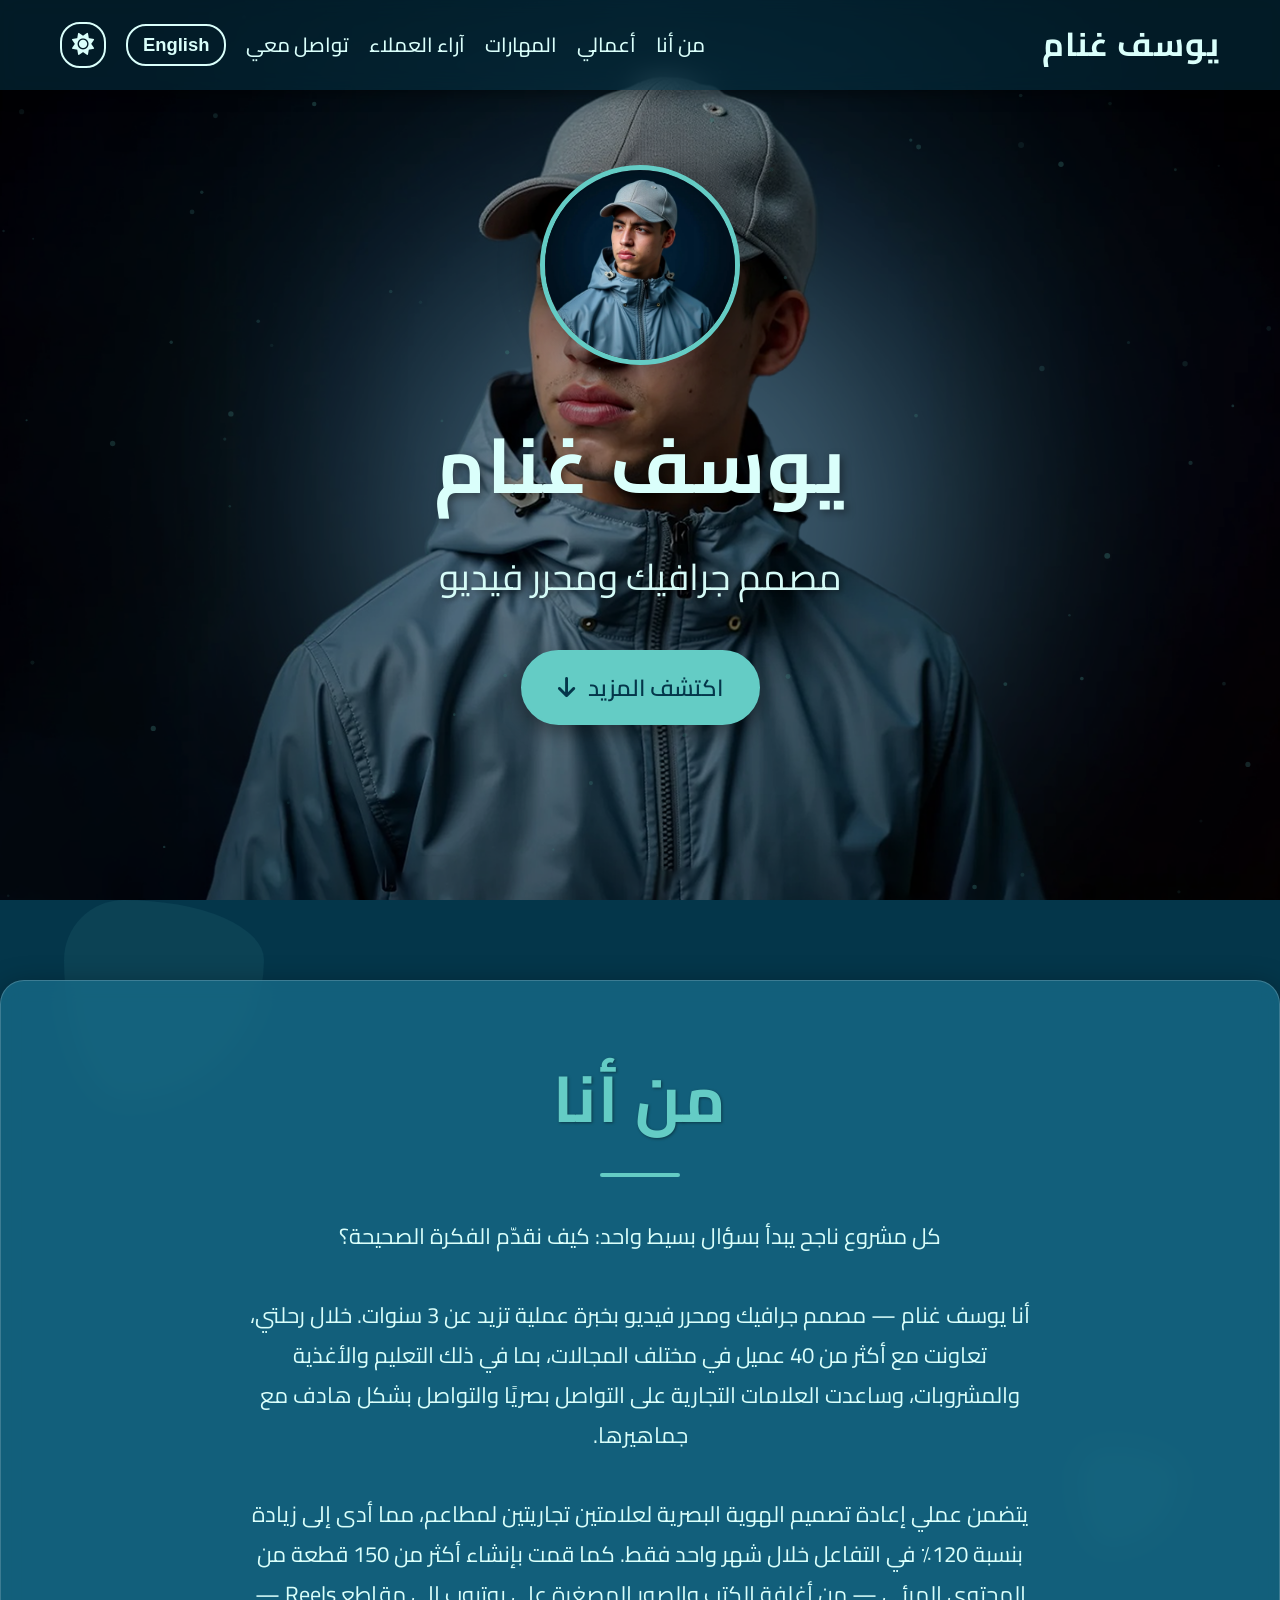
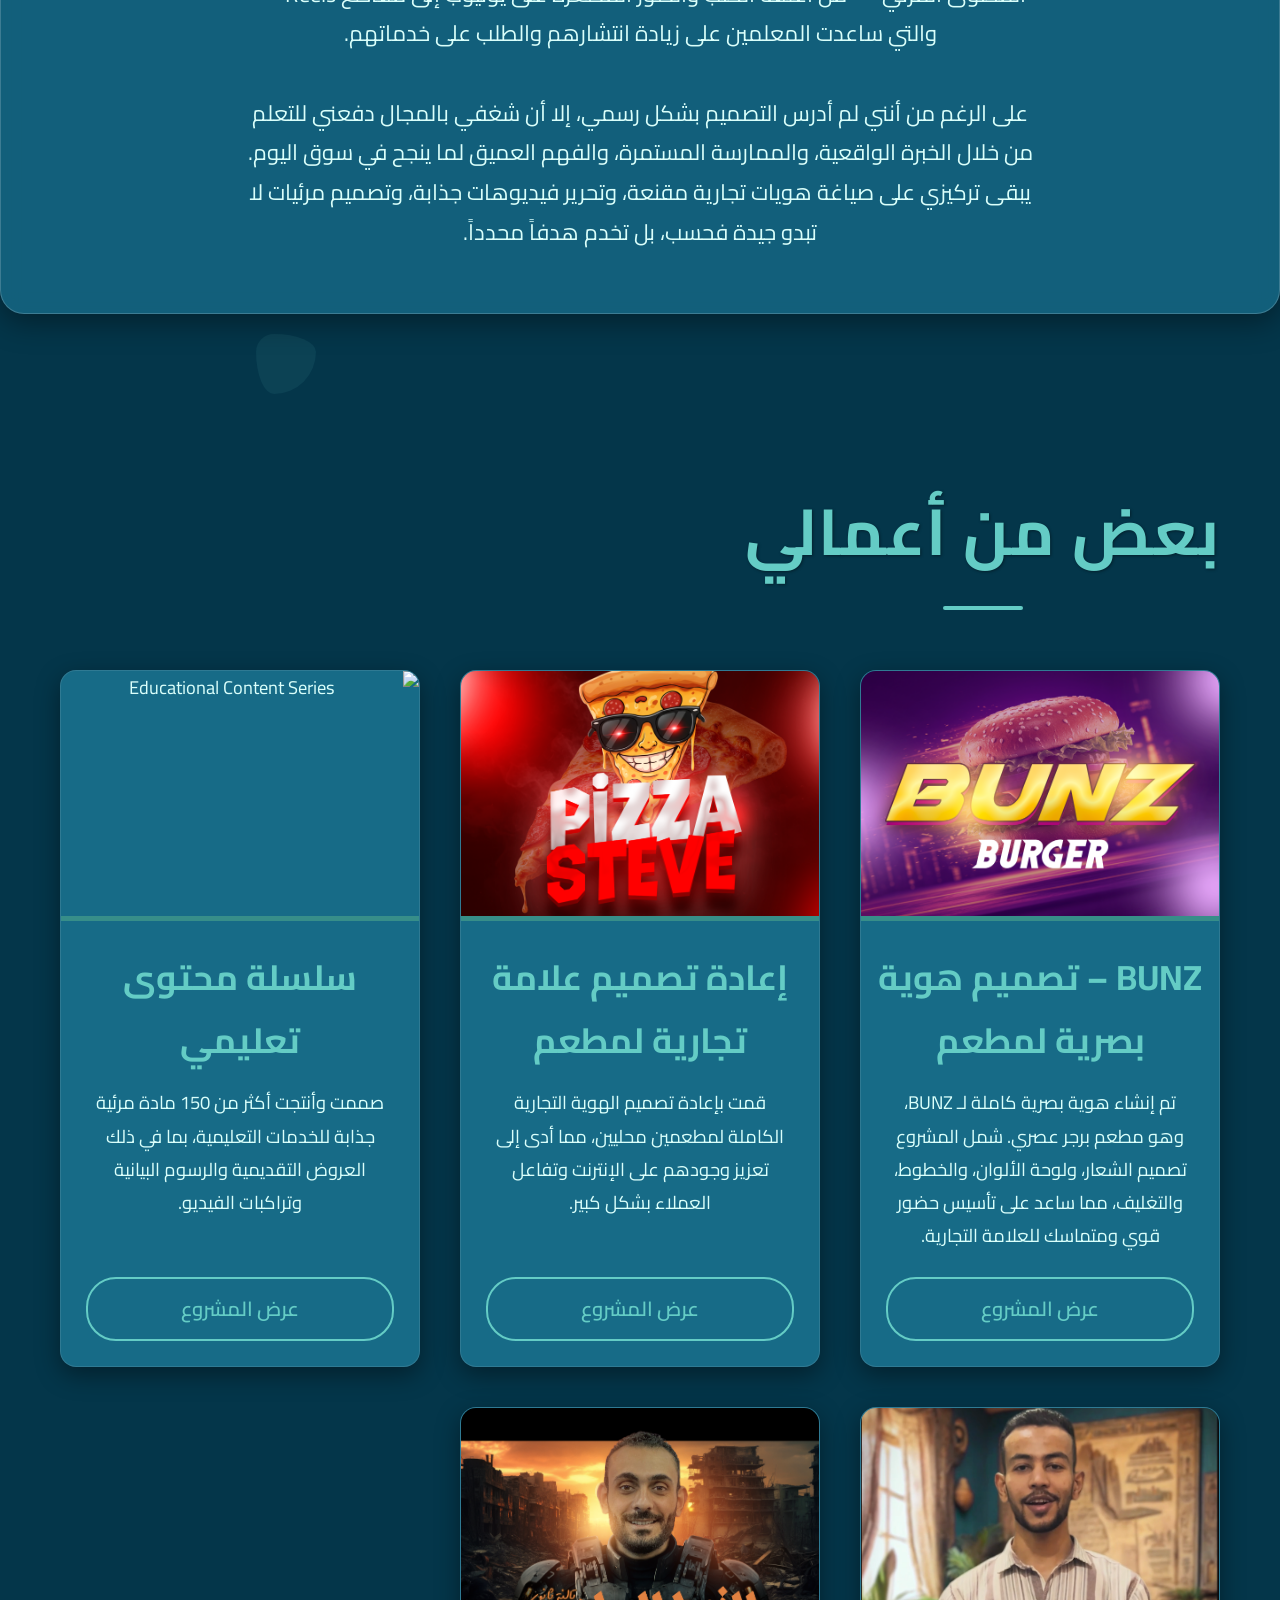
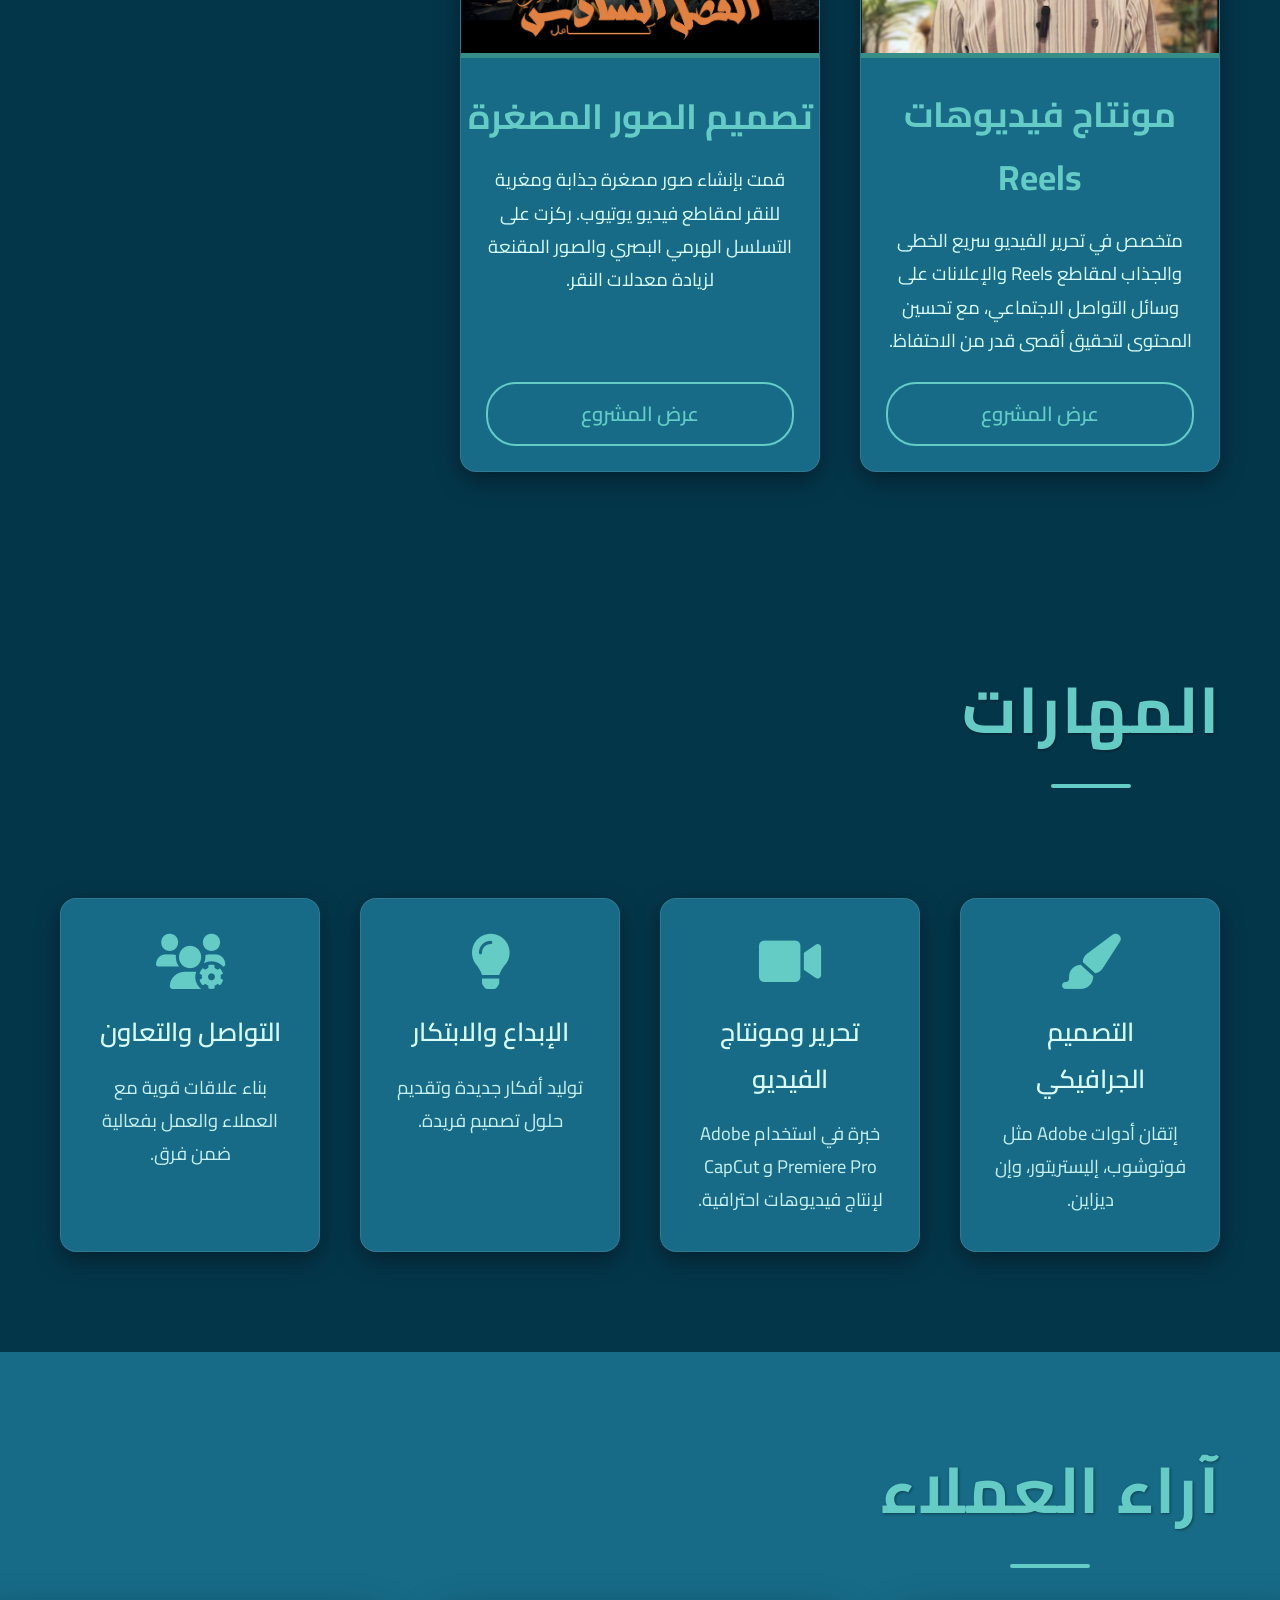
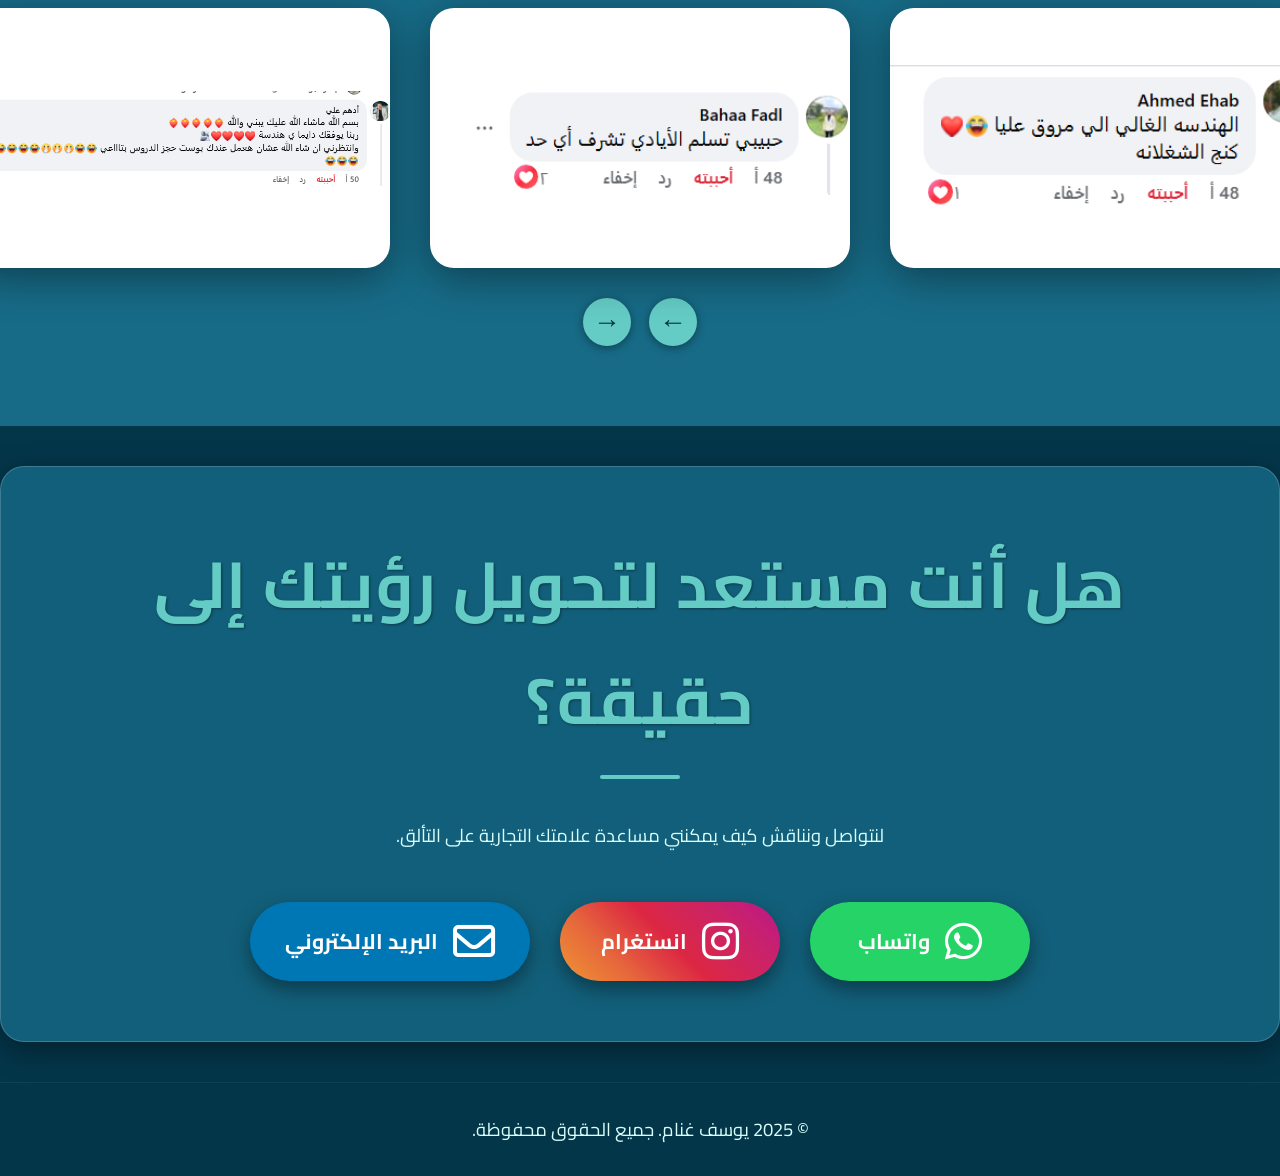
==== index.html @ 12077c10 "Add files via upload" ====
<!DOCTYPE html>
<html lang="ar" dir="rtl">
<head>
    <meta charset="UTF-8">
    <meta name="viewport" content="width=device-width, initial-scale=1.0">
    <!-- META DESCRIPTION FOR SEO -->
    <meta name="description" content="بورتفوليو يوسف غنام، مصمم جرافيك ومحرر فيديو محترف. متخصص في تصميم الهوية البصرية، مونتاج الفيديو، وإنشاء المحتوى الجذاب.">
    
    <title>Youssef Ghannam - Graphic Designer & Video Editor</title>
    
    <!-- External Libraries -->
    <link rel="stylesheet" href="https://cdnjs.cloudflare.com/ajax/libs/font-awesome/6.0.0-beta3/css/all.min.css">
    <link href="https://fonts.googleapis.com/css2?family=Inter:wght@300;400;600;700&display=swap" rel="stylesheet">
    <link href="https://fonts.googleapis.com/css2?family=Cairo:wght@400;600;700&display=swap" rel="stylesheet">
    
    <!-- Main Stylesheet -->
    <style>
        /* --- VARIABLES & RESETS --- */
        :root {
            /* Default: Dark Mode Colors */
            --primary-bg: #04364A;
            --secondary-bg: #176B87;
            --glass-bg: rgba(23, 107, 135, 0.8);
            --text-color: #DAFFFB;
            --heading-color: #64CCC5;
            --accent-blue: #64CCC5;
            --accent-blue-dark: #378E89;
            --accent-light: #DAFFFB;
            --text-dark-on-accent: #04364A;
            --shadow-color: rgba(0, 0, 0, 0.4);
            --font-en: 'Inter', sans-serif;
            --font-ar: 'Cairo', sans-serif;
        }

        body.light-mode {
            /* Light Mode Colors */
            --primary-bg: #F0F8FF; /* Alice Blue */
            --secondary-bg: #FFFFFF;
            --glass-bg: rgba(255, 255, 255, 0.7);
            --text-color: #04364A;
            --heading-color: #176B87;
            --accent-blue: #176B87;
            --accent-blue-dark: #04364A;
            --accent-light: #04364A;
            --text-dark-on-accent: #FFFFFF;
            --shadow-color: rgba(0, 0, 0, 0.1);
        }

        * {
            margin: 0;
            padding: 0;
            box-sizing: border-box;
        }

        body {
            font-family: var(--font-ar);
            font-size: 1.15em;
            line-height: 1.8;
            color: var(--text-color);
            background-color: var(--primary-bg);
            scroll-behavior: smooth;
            overflow-x: hidden;
            transition: background-color 0.4s ease, color 0.4s ease;
            cursor: none; /* Hide default cursor */
        }
        
        html[lang="en"] body {
            font-family: var(--font-en);
        }
        
        /* --- CUSTOM CURSOR --- */
        .cursor-dot, .cursor-outline {
            pointer-events: none;
            position: fixed;
            top: 50%;
            left: 50%;
            transform: translate(-50%, -50%);
            border-radius: 50%;
            z-index: 9999;
            opacity: 0;
            transition: opacity 0.3s ease-in-out, transform 0.2s ease-in-out;
        }
        .cursor-dot {
            width: 8px;
            height: 8px;
            background-color: var(--heading-color);
        }
        .cursor-outline {
            width: 40px;
            height: 40px;
            border: 2px solid var(--heading-color);
        }
        body:hover .cursor-dot, body:hover .cursor-outline {
            opacity: 1;
        }
        .cursor-interact {
            transform: translate(-50%, -50%) scale(1.5);
        }
        
        a, button {
            cursor: none; /* Apply to all interactive elements */
        }

        .container {
            max-width: 1200px;
            margin: 0 auto;
            padding: 0 20px;
        }

        .section-padding {
            padding: 80px 0;
        }

        .glass-section {
            background-color: var(--glass-bg);
            border-radius: 24px;
            margin: 2.5rem auto;
            box-shadow: 0 8px 30px var(--shadow-color);
            backdrop-filter: blur(10px);
            -webkit-backdrop-filter: blur(10px);
            border: 1px solid rgba(255, 255, 255, 0.18);
            padding: 60px 40px;
            text-align: center;
            transition: background-color 0.4s ease, box-shadow 0.4s ease;
            position: relative;
            z-index: 1;
        }
        
        body.light-mode .glass-section {
             border: 1px solid rgba(0, 0, 0, 0.1);
        }

        /* --- ANIMATIONS & LOADERS --- */
        @keyframes fadeIn {
            from { opacity: 0; transform: translateY(20px); }
            to { opacity: 1; transform: translateY(0); }
        }

        .animated-section {
            opacity: 0;
            transform: translateY(20px);
            transition: opacity 0.6s ease-out, transform 0.6s ease-out;
        }

        .animated-section.is-visible {
            opacity: 1;
            transform: translateY(0);
        }
        
        .loader {
            border: 4px solid #f3f3f3;
            border-top: 4px solid var(--heading-color);
            border-radius: 50%;
            width: 24px;
            height: 24px;
            animation: spin 1s linear infinite;
            display: inline-block;
            margin: 0 10px;
        }

        @keyframes spin {
            0% { transform: rotate(0deg); }
            100% { transform: rotate(360deg); }
        }

        /* --- NAVBAR --- */
        .navbar {
            background-color: rgba(4, 54, 74, 0.5); /* Adjusted for better glass effect */
            backdrop-filter: blur(12px);
            -webkit-backdrop-filter: blur(12px);
            position: fixed;
            width: 100%;
            top: 0;
            left: 0;
            z-index: 1000;
            padding: 15px 0;
            box-shadow: 0 4px 15px var(--shadow-color);
            transition: background-color 0.4s ease, box-shadow 0.4s ease;
        }
        
        body.light-mode .navbar {
            background-color: rgba(240, 248, 255, 0.6); /* Light glass effect */
        }

        .navbar .container {
            display: flex;
            justify-content: space-between;
            align-items: center;
        }

        .navbar-brand {
            color: var(--accent-light);
            font-size: 1.8em;
            font-weight: 700;
            text-decoration: none;
            letter-spacing: 1px;
            transition: color 0.4s ease;
        }

        .nav-links {
            list-style: none;
            display: flex;
            gap: 20px;
            align-items: center;
            flex-wrap: wrap;
        }

        .nav-links a {
            color: var(--accent-light);
            text-decoration: none;
            font-weight: 500;
            font-size: 1.1em;
            padding: 5px 0;
            position: relative;
            transition: color 0.4s ease;
        }

        .nav-links a::after {
            content: '';
            position: absolute;
            left: 0;
            bottom: 0;
            width: 0;
            height: 2px;
            background-color: var(--heading-color);
            transition: width 0.3s ease;
        }

        .nav-links a:hover::after,
        .nav-links a.active::after {
            width: 100%;
        }
        .nav-links a:hover {
            color: var(--heading-color);
        }
        
        .nav-button {
            background: transparent;
            color: var(--accent-light);
            border: 2px solid var(--accent-light);
            padding: 8px 15px;
            border-radius: 20px;
            cursor: none;
            font-weight: 600;
            transition: background-color 0.3s, color 0.3s, border-color 0.3s, transform 0.3s;
            font-size: 1em;
        }
        .nav-button:hover {
            background-color: var(--heading-color);
            color: var(--text-dark-on-accent);
            border-color: var(--heading-color);
            transform: scale(1.05);
        }
        
        #theme-switcher {
            font-size: 1.2em;
            padding: 8px 10px;
        }

        li { list-style: none; }
        
        /* --- HERO SECTION --- */
        .hero-section {
            position: relative;
            height: 100vh;
            display: flex;
            flex-direction: column;
            justify-content: center;
            align-items: center;
            text-align: center;
            color: var(--text-color);
            background-color: var(--primary-bg);
            background-image: url('images/11.png');
            background-size: cover;
            background-position: center;
            background-repeat: no-repeat;
            overflow: hidden;
        }

        #particle-canvas {
            position: absolute;
            top: 0;
            left: 0;
            width: 100%;
            height: 100%;
            z-index: 0;
        }

        .hero-section::before {
            content: '';
            position: absolute;
            top: 0;
            left: 0;
            width: 100%;
            height: 100%;
            background-color: rgba(0, 0, 0, 0.4);
            z-index: 1;
            transition: background-color 0.4s ease;
        }
        
        body.light-mode .hero-section::before {
             background-color: rgba(255, 255, 255, 0.2);
        }

        .hero-content {
            position: relative;
            z-index: 2;
            padding: 20px;
            animation: fadeIn 1.5s ease-out forwards;
        }

        .profile-pic {
            width: 200px;
            height: 200px;
            border-radius: 50%;
            object-fit: cover;
            border: 5px solid var(--heading-color);
            background: var(--accent-light);
            margin-bottom: 20px;
            box-shadow: 0 0 40px var(--shadow-color);
            transition: transform 0.4s ease-in-out, box-shadow 0.4s ease-in-out, border-color 0.4s ease;
        }

        .profile-pic:hover {
            transform: scale(1.08) rotate(2deg);
            box-shadow: 0 0 60px var(--heading-color);
        }

        .hero-section h1 {
            font-size: 4.2em;
            margin-bottom: 10px;
            letter-spacing: 2px;
            text-shadow: 3px 3px 8px var(--shadow-color);
        }

        .hero-section .tagline {
            font-size: 2em;
            margin-bottom: 40px;
            opacity: 0.98;
            text-shadow: 2px 2px 5px var(--shadow-color);
        }
        
        body.light-mode .hero-section h1,
        body.light-mode .hero-section .tagline {
            text-shadow: 1px 1px 3px rgba(0, 0, 0, 0.3);
        }

        /* --- BUTTONS & EFFECTS --- */
        .btn {
            display: inline-block;
            padding: 15px 35px;
            border-radius: 50px;
            text-decoration: none;
            font-weight: 600;
            transition: background-color 0.3s ease, transform 0.3s ease, box-shadow 0.3s ease, color 0.3s ease;
            box-shadow: 0 8px 20px var(--shadow-color);
            position: relative;
            overflow: hidden;
        }
        
        .btn::before {
            content: '';
            position: absolute;
            top: 0;
            left: -100%;
            width: 100%;
            height: 100%;
            background: linear-gradient(120deg, rgba(255,255,255,0) 20%, rgba(255,255,255,0.2) 50%, rgba(255,255,255,0) 80%);
            transition: left 0.6s ease-in-out;
            transform: skewX(-25deg);
        }
        
        html[dir="rtl"] .btn::before {
            right: -100%;
            left: auto;
            transform: skewX(25deg);
        }

        .btn:hover::before {
            left: 100%;
        }
        
        html[dir="rtl"] .btn:hover::before {
            right: 100%;
            left: auto;
        }

        .primary-btn {
            background-color: var(--heading-color);
            color: var(--text-dark-on-accent);
            border: 2px solid var(--heading-color);
            font-size: 1.25em;
        }

        .primary-btn:hover {
            background-color: var(--accent-blue-dark);
            transform: translateY(-7px);
            box-shadow: 0 12px 25px var(--heading-color);
        }

        /* --- HEADINGS & SECTIONS --- */
        h2 {
            font-size: 3.5em;
            letter-spacing: 1.5px;
            margin-bottom: 60px;
            color: var(--heading-color);
            text-shadow: 1px 1px 3px var(--shadow-color);
            position: relative;
            display: inline-block;
            transition: color 0.4s ease;
        }

        h2::after {
            content: '';
            position: absolute;
            left: 50%;
            transform: translateX(-50%);
            bottom: -20px;
            width: 80px;
            height: 4px;
            background-color: var(--heading-color);
            border-radius: 2px;
            transition: background-color 0.4s ease;
        }
        
        /* --- ABOUT SECTION ENHANCEMENTS --- */
        .about-wrapper {
            position: relative;
            padding: 40px 0;
            overflow: hidden;
        }
        .floating-shape {
            position: absolute;
            border-radius: 30% 70% 70% 30% / 30% 30% 70% 70%; /* Organic blob shape */
            background-color: var(--heading-color);
            opacity: 0.08;
            z-index: 0;
            animation: float 20s ease-in-out infinite;
            transition: background-color 0.4s ease;
        }
        .shape1 { width: 200px; height: 200px; top: 0; left: 5%; animation-delay: 0s; }
        .shape2 { width: 100px; height: 100px; top: 50%; right: 8%; animation-delay: 7s; }
        .shape3 { width: 60px; height: 60px; bottom: 0; left: 20%; animation-delay: 14s; }

        @keyframes float {
            0% { transform: translateY(0px) rotate(0deg); border-radius: 30% 70% 70% 30% / 30% 30% 70% 70%; }
            50% { transform: translateY(-40px) rotate(180deg); border-radius: 70% 30% 30% 70% / 70% 70% 30% 30%; }
            100% { transform: translateY(0px) rotate(360deg); border-radius: 30% 70% 70% 30% / 30% 30% 70% 70%; }
        }

        #about-content p {
            font-size: 1.2em;
            max-width: 800px;
            margin-left: auto;
            margin-right: auto;
        }
        
        /* --- PORTFOLIO & SKILLS CARDS --- */
        .card {
            background-color: var(--secondary-bg);
            border-radius: 16px;
            overflow: hidden;
            box-shadow: 0 8px 25px var(--shadow-color);
            transition: transform 0.4s ease, box-shadow 0.4s ease, background-color 0.4s ease;
            text-align: center;
            border: 1px solid rgba(255, 255, 255, 0.1);
            transform-style: preserve-3d; /* For tilt effect */
        }
        .card:hover {
            box-shadow: 0 15px 40px var(--heading-color);
        }
        body.light-mode .card {
            border: 1px solid rgba(0, 0, 0, 0.1);
        }
        
        .portfolio-grid, .skills-grid {
            display: grid;
            gap: 40px;
            padding: 20px 0;
        }
        .portfolio-grid { grid-template-columns: repeat(auto-fit, minmax(300px, 1fr)); }
        .skills-grid { grid-template-columns: repeat(auto-fit, minmax(260px, 1fr)); margin-top: 50px; }

        .portfolio-item {
            display: flex;
            flex-direction: column;
            justify-content: space-between;
        }
        .portfolio-item img {
            width: 100%;
            height: 250px;
            object-fit: cover;
            display: block;
            border-bottom: 5px solid var(--accent-blue-dark);
            transition: transform 0.3s ease;
        }
        .portfolio-item img:hover { transform: scale(1.03); }
        .portfolio-item h3 {
            font-size: 1.9em;
            margin: 25px 0 15px;
            color: var(--heading-color);
            min-height: 65px;
            display: flex;
            align-items: center;
            justify-content: center;
        }
        html[lang="en"] .portfolio-item h3 { font-size: 1.6em; }
        .portfolio-item p {
            padding: 0 25px;
            margin-bottom: 25px;
            flex-grow: 1;
        }
        .portfolio-item .btn {
            margin: 0 25px 25px;
            padding: 12px 30px;
            font-size: 1.1em;
            border-radius: 30px;
            border: 2px solid var(--heading-color);
            color: var(--heading-color);
            background-color: transparent;
            box-shadow: none;
        }
        .portfolio-item .btn:hover {
            background-color: var(--heading-color);
            color: var(--text-dark-on-accent);
            transform: translateY(-5px);
            box-shadow: 0 8px 20px var(--heading-color);
        }
        
        .skill-card {
            padding: 35px 30px;
            display: flex;
            flex-direction: column;
            align-items: center;
        }
        .skill-card i {
            font-size: 3em;
            color: var(--heading-color);
            margin-bottom: 20px;
            transition: transform 0.4s cubic-bezier(0.25, 0.46, 0.45, 0.94);
        }
        .skill-card:hover i { transform: scale(1.15) rotate(10deg); }
        .skill-card h3 {
            font-size: 1.4em;
            color: var(--text-color);
            margin-bottom: 15px;
            font-weight: 600;
            min-height: 50px;
        }
        html[lang="ar"] .skill-card h3 { min-height: 0; }
        .skill-card p { opacity: 0.9; }

        /* --- TESTIMONIALS SECTION ENHANCEMENTS --- */
        #testimonials {
            background: var(--secondary-bg);
            padding: 80px 0;
            position: relative;
            transition: background-color 0.4s ease;
            overflow: hidden;
        }

        .testimonial-container {
            display: flex;
            justify-content: center;
            align-items: center;
            gap: 0;
            min-height: 260px;
            position: relative;
            transition: transform 0.5s cubic-bezier(0.25, 1, 0.5, 1);
        }

        .testimonial-card {
            flex: 0 0 420px;
            max-width: 420px;
            min-width: 320px;
            background: var(--secondary-bg);
            border-radius: 24px;
            box-shadow: 0 10px 40px var(--shadow-color);
            padding: 0;
            margin: 0 20px;
            display: flex;
            align-items: stretch;
            justify-content: center;
            height: 260px;
            overflow: hidden;
            transition: box-shadow 0.4s, transform 0.4s;
            position: relative;
            z-index: 2;
        }
        
        .testimonial-card img {
            width: 100%;
            height: 100%;
            border-radius: 20px;
            object-fit: contain;
            background: #fff;
            box-shadow: 0 6px 24px var(--shadow-color);
            transition: transform 0.4s, box-shadow 0.4s;
            display: block;
            margin: 0 auto;
        }
        
        .testimonial-card:hover img {
            transform: scale(1.04);
            box-shadow: 0 18px 48px var(--heading-color);
        }

        @media (max-width: 992px) {
            .testimonial-card {
                flex: 0 0 80vw;
                max-width: 80vw;
                min-width: 220px;
                height: 45vw;
            }
        }
        @media (max-width: 768px) {
            .testimonial-card {
                flex: 0 0 95vw;
                max-width: 95vw;
                min-width: 180px;
                height: 55vw;
            }
        }

        .testimonial-controls { text-align: center; margin-top: 40px; }
        .testimonial-controls {
            text-align: center;
            margin-top: 30px;
            display: flex;
            justify-content: center;
            gap: 18px;
        }
        .testimonial-controls button {
            background: var(--heading-color);
            color: var(--text-dark-on-accent);
            border: none;
            border-radius: 50%;
            width: 48px;
            height: 48px;
            font-size: 1.5em;
            transition: background 0.3s, transform 0.3s;
            margin: 0;
            box-shadow: 0 2px 10px var(--shadow-color);
            display: flex;
            align-items: center;
            justify-content: center;
        }
        .testimonial-controls button:hover {
            background: var(--accent-blue-dark);
            transform: scale(1.13);
        }

        /* --- CONTACT SECTION ENHANCEMENTS --- */
        #contact.glass-section:hover {
            box-shadow: 0 10px 50px -10px var(--heading-color);
        }
        
        @keyframes icon-shake {
            0%, 100% { transform: rotate(0deg); }
            25% { transform: rotate(15deg); }
            50% { transform: rotate(-15deg); }
            75% { transform: rotate(10deg); }
        }

        .contact-btn:hover i {
            animation: icon-shake 0.5s ease;
        }
        
        .contact-buttons { display: flex; justify-content: center; gap: 30px; flex-wrap: wrap; margin-top: 50px; }
        .contact-btn {
            display: flex;
            align-items: center;
            padding: 18px 35px;
            border-radius: 50px;
            text-decoration: none;
            font-weight: bold;
            color: #FFF;
            box-shadow: 0 8px 20px var(--shadow-color);
            min-width: 220px;
            justify-content: center;
            font-size: 1.15em;
        }
        .contact-btn i { font-size: 2em; }
        html[dir="rtl"] .contact-btn i { margin-left: 15px; }
        html[dir="ltr"] .contact-btn i { margin-right: 15px; }
        .whatsapp { background-color: #25D366; }
        .whatsapp:hover { background-color: #1DA851; transform: translateY(-7px); box-shadow: 0 10px 25px rgba(37, 211, 102, 0.5); }
        .instagram { background: linear-gradient(45deg, #f09433 0%, #e6683c 25%, #dc2743 50%, #cc2366 75%, #bc1888 100%); }
        .instagram:hover { opacity: 0.9; transform: translateY(-7px); box-shadow: 0 10px 25px rgba(220, 39, 67, 0.5); }
        .email { background-color: #0077B5; } /* LinkedIn Blue for Email */
        .email:hover { background-color: #005582; transform: translateY(-7px); box-shadow: 0 10px 25px rgba(0, 119, 181, 0.5); }

        /* --- FOOTER --- */
        footer {
            background: var(--primary-bg);
            text-align: center;
            padding: 30px 0;
            font-size: 1.0em;
            border-top: 1px solid rgba(255, 255, 255, 0.05);
            transition: background-color 0.4s ease, border-color 0.4s ease;
        }
        body.light-mode footer { border-top: 1px solid rgba(0, 0, 0, 0.1); }
        
        /* --- MODAL FOR MESSAGES --- */
        .modal {
            display: none;
            position: fixed;
            z-index: 2000;
            left: 0;
            top: 0;
            width: 100%;
            height: 100%;
            overflow: auto;
            background-color: rgba(0,0,0,0.6);
        }
        .modal-content {
            background-color: var(--secondary-bg);
            margin: 15% auto;
            padding: 30px;
            border: 1px solid var(--heading-color);
            width: 80%;
            max-width: 500px;
            border-radius: 15px;
            text-align: center;
            box-shadow: 0 5px 25px var(--shadow-color);
        }
        .modal-content p {
            font-size: 1.2em;
            margin-bottom: 20px;
        }
        .close-button {
            background-color: var(--heading-color);
            color: var(--text-dark-on-accent);
            border: none;
            padding: 10px 20px;
            border-radius: 20px;
            cursor: pointer;
            font-weight: bold;
        }

        /* --- RESPONSIVE DESIGN --- */
        @media (max-width: 992px) {
            .navbar .container { flex-direction: column; gap: 10px; }
            .hero-section h1 { font-size: 3.5em; }
            h2 { font-size: 3em; }
            body { font-size: 1.05em; }
        }
        @media (max-width: 768px) {
            .nav-links { flex-wrap: wrap; justify-content: center; gap: 15px; }
            .hero-section { height: 80vh; }
            .hero-section h1 { font-size: 2.8em; }
            .profile-pic { width: 160px; height: 160px; }
            h2 { font-size: 2.5em; }
            .contact-buttons { flex-direction: column; align-items: center; gap: 15px; }
            .contact-btn { width: 80%; max-width: 350px; }
            body { font-size: 1.0em; }
            .cursor-dot, .cursor-outline { display: none; } /* Hide custom cursor on touch devices */
            a, button { cursor: pointer; } /* Restore default cursor */
            body { cursor: auto; }
        }
        @media (max-width: 480px) {
            .hero-section h1 { font-size: 2.2em; }
            h2 { font-size: 2em; }
        }
    </style>
</head>
<body>
    <!-- Custom Cursor Elements -->
    <div class="cursor-dot"></div>
    <div class="cursor-outline"></div>

    <!-- Navbar -->
    <nav class="navbar">
        <div class="container">
            <a href="#home" class="navbar-brand" data-lang-key="brand">Youssef Ghannam</a>
            <ul class="nav-links">
                <li><a href="#about" data-lang-key="nav_about">من أنا</a></li>
                <li><a href="#portfolio" data-lang-key="nav_portfolio">أعمالي</a></li>
                <li><a href="#skills" data-lang-key="nav_skills">المهارات</a></li>
                <li><a href="#testimonials" data-lang-key="nav_testimonials">آراء العملاء</a></li>
                <li><a href="#contact" data-lang-key="nav_contact">تواصل معي</a></li>
                <li><button id="lang-switcher" class="nav-button">English</button></li>
                <li><button id="theme-switcher" class="nav-button"><i class="fas fa-sun"></i></button></li>
            </ul>
        </div>
    </nav>

    <!-- Header/Hero Section -->
    <header id="home" class="hero-section">
        <canvas id="particle-canvas"></canvas>
        <div class="hero-content">
            <img src="images/00000.png" alt="Youssef Ghannam Profile" class="profile-pic" onerror="this.onerror=null; this.src='https://placehold.co/200x200/DAFFFB/04364A?text=YG';">
            <h1 data-lang-key="hero_name">Youssef Ghannam</h1>
            <p class="tagline" data-lang-key="hero_tagline">Graphic Designer & Video Editor</p>
            <a href="#about" class="btn primary-btn">
                <span data-lang-key="hero_button">اكتشف المزيد</span>
                <i class="fas fa-arrow-down" style="margin-right: 8px;"></i>
            </a>
        </div>
    </header>

    <main>
        <!-- About Me Section -->
        <section id="about" class="about-wrapper animated-section">
            <div class="floating-shape shape1"></div>
            <div class="floating-shape shape2"></div>
            <div class="floating-shape shape3"></div>
            <div class="glass-section">
                <div class="container">
                    <h2 data-lang-key="about_title">من أنا (About Me)</h2>
                    <div id="about-content">
                        <p data-lang-key="about_p1"></p>
                    </div>
                </div>
            </div>
        </section>

        <!-- Portfolio Section -->
        <section id="portfolio" class="section-padding animated-section">
            <div class="container">
                <h2 data-lang-key="portfolio_title">بعض من أعمالي</h2>
                <div class="portfolio-grid">
                    <!-- NEW PROJECT: BUNZ -->
                    <div class="portfolio-item card">
                        <a href="https://www.behance.net/gallery/227914985/BUNZ-Identity-Campaign-Design-for-a-Burger" target="_blank">
                            <img src="images/Thumbnail - Size.png" alt="BUNZ Restaurant Brand Identity" onerror="this.onerror=null; this.src='https://placehold.co/600x400/176B87/DAFFFB?text=BUNZ';">
                        </a>
                        <h3 data-lang-key="portfolio5_title">BUNZ – تصميم هوية بصرية لمطعم</h3>
                        <p data-lang-key="portfolio5_p">تم إنشاء هوية بصرية كاملة لـ BUNZ، وهو مطعم برجر عصري. شمل المشروع تصميم الشعار، ولوحة الألوان، والخطوط، والتغليف، مما ساعد على تأسيس حضور قوي ومتماسك للعلامة التجارية.</p>
                        <a href="https://www.behance.net/gallery/227914985/BUNZ-Identity-Campaign-Design-for-a-Burger" target="_blank" class="btn" data-lang-key="portfolio_button">عرض المشروع</a>
                    </div>
                    <!-- Portfolio Item 1 -->
                    <div class="portfolio-item card">
                        <a href="https://www.behance.net/gallery/227664051/Mini-Identity-Concept-Pizza-Steve" target="_blank">
                            <img src="images/Thumbnail.png" alt="Restaurant Brand Redesign" onerror="this.onerror=null; this.src='https://placehold.co/600x400/176B87/DAFFFB?text=Project+1';">
                        </a>
                        <h3 data-lang-key="portfolio1_title">إعادة تصميم علامة تجارية لمطعم</h3>
                        <p data-lang-key="portfolio1_p">قمت بإعادة تصميم الهوية التجارية الكاملة لمطعمين محليين، مما أدى إلى تعزيز وجودهم على الإنترنت وتفاعل العملاء بشكل كبير.</p>
                        <a href="https://www.behance.net/gallery/227664051/Mini-Identity-Concept-Pizza-Steve" target="_blank" class="btn" data-lang-key="portfolio_button">عرض المشروع</a>
                    </div>
                    <!-- Portfolio Item 2 -->
                    <div class="portfolio-item card">
                         <img src="images/post.jpg" alt="Educational Content Series" onerror="this.onerror=null; this.src='https://placehold.co/600x400/176B87/DAFFFB?text=Project+2';">
                        <h3 data-lang-key="portfolio2_title">سلسلة محتوى تعليمي</h3>
                        <p data-lang-key="portfolio2_p">صممت وأنتجت أكثر من 150 مادة مرئية جذابة للخدمات التعليمية، بما في ذلك العروض التقديمية والرسوم البيانية وتراكبات الفيديو.</p>
                        <a href="https://www.behance.net/" target="_blank" class="btn" data-lang-key="portfolio_button">عرض المشروع</a>
                    </div>
                    <!-- Portfolio Item 3 -->
                    <div class="portfolio-item card">
                        <a href="https://www.facebook.com/share/v/1DgySvFobU/" target="_blank">
                            <img src="images/3.png" alt="Reels Video Editing" onerror="this.onerror=null; this.src='https://placehold.co/600x400/176B87/DAFFFB?text=Project+3';">
                        </a>
                        <h3 data-lang-key="portfolio3_title">مونتاج فيديوهات Reels</h3>
                        <p data-lang-key="portfolio3_p">متخصص في تحرير الفيديو سريع الخطى والجذاب لمقاطع Reels والإعلانات على وسائل التواصل الاجتماعي، مع تحسين المحتوى لتحقيق أقصى قدر من الاحتفاظ.</p>
                        <a href="https://www.facebook.com/share/v/1DgySvFobU/" target="_blank" class="btn" data-lang-key="portfolio_button">عرض المشروع</a>
                    </div>
                    <!-- Portfolio Item 4 -->
                    <div class="portfolio-item card">
                        <img src="images/44.png" alt="Thumbnail Design" onerror="this.onerror=null; this.src='https://placehold.co/600x400/176B87/DAFFFB?text=Project+4';">
                        <h3 data-lang-key="portfolio4_title">تصميم الصور المصغرة</h3>
                        <p data-lang-key="portfolio4_p">قمت بإنشاء صور مصغرة جذابة ومغرية للنقر لمقاطع فيديو يوتيوب. ركزت على التسلسل الهرمي البصري والصور المقنعة لزيادة معدلات النقر.</p>
                        <a href="https://www.behance.net/" target="_blank" class="btn" data-lang-key="portfolio_button">عرض المشروع</a>
                    </div>
                </div>
            </div>
        </section>
        
        <!-- Skills Section -->
        <section id="skills" class="section-padding animated-section">
            <div class="container">
                <h2 data-lang-key="skills_title">المهارات</h2>
                <div class="skills-grid">
                    <div class="skill-card card">
                        <i class="fas fa-paint-brush"></i>
                        <h3 data-lang-key="skill1_title">التصميم الجرافيكي</h3>
                        <p data-lang-key="skill1_p">إتقان أدوات Adobe مثل فوتوشوب، إليستريتور، وإن ديزاين.</p>
                    </div>
                    <div class="skill-card card">
                        <i class="fas fa-video"></i>
                        <h3 data-lang-key="skill2_title">تحرير ومونتاج الفيديو</h3>
                        <p data-lang-key="skill2_p">خبرة في استخدام Adobe Premiere Pro و CapCut لإنتاج فيديوهات احترافية.</p>
                    </div>
                    <div class="skill-card card">
                        <i class="fas fa-lightbulb"></i>
                        <h3 data-lang-key="skill5_title">الإبداع والابتكار</h3>
                        <p data-lang-key="skill5_p">توليد أفكار جديدة وتقديم حلول تصميم فريدة.</p>
                    </div>
                    <div class="skill-card card">
                        <i class="fas fa-users-cog"></i>
                        <h3 data-lang-key="skill7_title">التواصل والتعاون</h3>
                        <p data-lang-key="skill7_p">بناء علاقات قوية مع العملاء والعمل بفعالية ضمن فرق.</p>
                    </div>
                </div>
            </div>
        </section>

        <!-- Testimonials Section -->
        <section id="testimonials" class="animated-section">
            <div class="container" style="position: relative; z-index: 1;">
                <h2 data-lang-key="testimonials_title">آراء العملاء</h2>
                <div class="testimonial-container" id="testimonial-slider">
                    <!-- Testimonial Card 1 -->
                    <div class="testimonial-card">
                        <img src="images/s (1).png" alt="عميل 1" >
                    </div>
                    <!-- Testimonial Card 2 -->
                    <div class="testimonial-card">
                        <img src="images/s (2).png" alt="عميل 2" >
                    </div>
                    <!-- Testimonial Card 3 -->
                    <div class="testimonial-card">
                        <img src="images/s (3).png" alt="عميل 3" >
                    </div>
                    <!-- Testimonial Card 4 -->
                    <div class="testimonial-card">
                        <img src="images/s (4).png" alt="عميل 4" >
                    </div>
                    <!-- Testimonial Card 5 -->
                    <div class="testimonial-card">
                        <img src="images/s (5).png" alt="عميل 5" >
                    </div>
                    <!-- Testimonial Card 6 -->
                    <div class="testimonial-card">
                        <img src="images/s (6).png" alt="عميل 6" >
                    </div>
                    <!-- Testimonial Card 7 -->
                    <div class="testimonial-card">
                        <img src="images/s (7).png" alt="عميل 7" >
                    </div>
                </div>
                <div class="testimonial-controls">
                    <button id="scroll-left" aria-label="Previous Testimonial">&#8592;</button>
                    <button id="scroll-right" aria-label="Next Testimonial">&#8594;</button>
                </div>
            </div>
        </section>

        <!-- Contact Section -->
        <section id="contact" class="glass-section animated-section">
            <div class="container">
                <h2 data-lang-key="contact_title">هل أنت مستعد لتحويل رؤيتك إلى حقيقة؟</h2>
                <p data-lang-key="contact_p">لنتواصل ونناقش كيف يمكنني مساعدة علامتك التجارية على التألق.</p>
                <div class="contact-buttons">
                    <a href="https://wa.me/201062680608" target="_blank" class="contact-btn whatsapp">
                        <i class="fab fa-whatsapp"></i> <span data-lang-key="contact_whatsapp">WhatsApp</span>
                    </a>
                    <a href="https://www.instagram.com/yousef_.ghanam/" target="_blank" class="contact-btn instagram">
                        <i class="fab fa-instagram"></i> <span data-lang-key="contact_instagram">Instagram</span>
                    </a>
                    <a href="mailto:yousefghannam61@gmail.com" class="contact-btn email">
                        <i class="far fa-envelope"></i> <span data-lang-key="contact_email">Email</span>
                    </a>
                </div>
            </div>
        </section>
    </main>

    <!-- Footer -->
    <footer>
        <div class="container">
            <p data-lang-key="footer_text">&copy; 2025 Youssef Ghannam. All rights reserved.</p>
        </div>
    </footer>
    
    <!-- 3D Tilt Effect Library -->
    <script src="https://cdnjs.cloudflare.com/ajax/libs/vanilla-tilt/1.7.2/vanilla-tilt.min.js"></script>
    <!-- Text Animation Library -->
    <script src="https://unpkg.com/split-type"></script>
    
    <!-- Main JavaScript -->
    <script>
        document.addEventListener('DOMContentLoaded', () => {

            // --- TRANSLATIONS & LANGUAGE SWITCHER ---
            const translations = {
                en: {
                    brand: "Youssef Ghannam",
                    nav_about: "About",
                    nav_portfolio: "Portfolio",
                    nav_skills: "Skills",
                    nav_testimonials: "Testimonials",
                    nav_contact: "Contact",
                    hero_name: "Youssef Ghannam",
                    hero_tagline: "Graphic Designer & Video Editor",
                    hero_button: "Discover More",
                    about_title: "About Me",
                    about_p1: "Every successful project begins with one simple question: how can we deliver the right idea?<br><br>I'm Yousef Ghannam — a graphic designer and video editor with over 3 years of hands-on experience. Throughout my journey, I’ve collaborated with more than 40 clients across various industries, including education and food & beverage, helping brands communicate visually and connect meaningfully with their audiences.<br><br>My work includes redesigning the visual identity for two restaurant brands, which resulted in a 120% increase in engagement in just one month. I've also created over 150 pieces of visual content — from book covers and YouTube thumbnails to Reels — that have helped educators increase their reach and demand.<br><br>Although I didn’t formally study design, my passion for the field led me to learn through real-world experience, continuous practice, and a deep understanding of what works in today’s market. My focus remains on crafting compelling brand identities, editing engaging videos, and designing visuals that not only look good but serve a purpose.",
                    portfolio_title: "Some of My Work",
                    portfolio1_title: "Restaurant Brand Redesign",
                    portfolio1_p: "Led a complete brand identity overhaul for two local restaurants, significantly boosting their online presence and customer interaction.",
                    portfolio_button: "View Project",
                    portfolio2_title: "Educational Content Series",
                    portfolio2_p: "Designed and produced over 150 engaging visual materials for educational services, including presentations, infographics, and video overlays.",
                    portfolio3_title: "Reels Video Editing",
                    portfolio3_p: "Specialized in fast-paced and engaging video editing for social media Reels and advertisements, optimizing content for maximum retention.",
                    portfolio4_title: "Thumbnail Design",
                    portfolio4_p: "Created captivating and click-worthy thumbnails for YouTube videos. Focused on visual hierarchy and compelling imagery to increase click-through rates.",
                    portfolio5_title: "BUNZ – Restaurant Brand Identity Design",
                    portfolio5_p: "Created a full visual identity for BUNZ, a modern burger restaurant. The project included logo design, color palette, typography, and branded packaging, helping establish a bold and cohesive brand presence.",
                    skills_title: "Skills",
                    skill1_title: "Graphic Design",
                    skill1_p: "Mastering Adobe tools like Photoshop, Illustrator, and InDesign.",
                    skill2_title: "Video Editing & Production",
                    skill2_p: "Proficient in Adobe Premiere Pro & CapCut for producing professional videos.",
                    skill5_title: "Creativity & Innovation",
                    skill5_p: "Generating fresh and original ideas and delivering unique design solutions.",
                    skill7_title: "Communication & Collaboration",
                    skill7_p: "Building strong client relationships and working effectively within teams.",
                    testimonials_title: "Testimonials",
                    testimonial1_text: "Working with Youssef was a fantastic experience. He showed high professionalism and unparalleled creativity.",
                    testimonial1_cite: "Client Name One",
                    testimonial2_text: "The designs he provided significantly contributed to increasing our audience engagement.",
                    testimonial2_cite: "Client Name Two",
                    testimonial3_text: "Fast delivery and high-quality outputs. I highly recommend working with him.",
                    testimonial3_cite: "Client Name Three",
                    contact_title: "Ready to Bring Your Vision to Life?",
                    contact_p: "Let's connect and discuss how I can help your brand shine.",
                    contact_whatsapp: "WhatsApp",
                    contact_instagram: "Instagram",
                    contact_email: "Email",
                    footer_text: "&copy; 2025 Youssef Ghannam. All rights reserved."
                },
                ar: {
                    brand: "يوسف غنام",
                    nav_about: "من أنا",
                    nav_portfolio: "أعمالي",
                    nav_skills: "المهارات",
                    nav_testimonials: "آراء العملاء",
                    nav_contact: "تواصل معي",
                    hero_name: "يوسف غنام",
                    hero_tagline: "مصمم جرافيك ومحرر فيديو",
                    hero_button: "اكتشف المزيد",
                    about_title: "من أنا",
                    about_p1: "كل مشروع ناجح يبدأ بسؤال بسيط واحد: كيف نقدّم الفكرة الصحيحة؟<br><br>أنا يوسف غنام — مصمم جرافيك ومحرر فيديو بخبرة عملية تزيد عن 3 سنوات. خلال رحلتي، تعاونت مع أكثر من 40 عميل في مختلف المجالات، بما في ذلك التعليم والأغذية والمشروبات، وساعدت العلامات التجارية على التواصل بصريًا والتواصل بشكل هادف مع جماهيرها.<br><br>يتضمن عملي إعادة تصميم الهوية البصرية لعلامتين تجاريتين لمطاعم، مما أدى إلى زيادة بنسبة 120٪ في التفاعل خلال شهر واحد فقط. كما قمت بإنشاء أكثر من 150 قطعة من المحتوى المرئي — من أغلفة الكتب والصور المصغرة على يوتيوب إلى مقاطع Reels — والتي ساعدت المعلمين على زيادة انتشارهم والطلب على خدماتهم.<br><br>على الرغم من أنني لم أدرس التصميم بشكل رسمي، إلا أن شغفي بالمجال دفعني للتعلم من خلال الخبرة الواقعية، والممارسة المستمرة، والفهم العميق لما ينجح في سوق اليوم. يبقى تركيزي على صياغة هويات تجارية مقنعة، وتحرير فيديوهات جذابة، وتصميم مرئيات لا تبدو جيدة فحسب، بل تخدم هدفاً محدداً.",
                    portfolio_title: "بعض من أعمالي",
                    portfolio1_title: "إعادة تصميم علامة تجارية لمطعم",
                    portfolio1_p: "قمت بإعادة تصميم الهوية التجارية الكاملة لمطعمين محليين، مما أدى إلى تعزيز وجودهم على الإنترنت وتفاعل العملاء بشكل كبير.",
                    portfolio_button: "عرض المشروع",
                    portfolio2_title: "سلسلة محتوى تعليمي",
                    portfolio2_p: "صممت وأنتجت أكثر من 150 مادة مرئية جذابة للخدمات التعليمية، بما في ذلك العروض التقديمية والرسوم البيانية وتراكبات الفيديو.",
                    portfolio3_title: "مونتاج فيديوهات Reels",
                    portfolio3_p: "متخصص في تحرير الفيديو سريع الخطى والجذاب لمقاطع Reels والإعلانات على وسائل التواصل الاجتماعي، مع تحسين المحتوى لتحقيق أقصى قدر من الاحتفاظ.",
                    portfolio4_title: "تصميم الصور المصغرة",
                    portfolio4_p: "قمت بإنشاء صور مصغرة جذابة ومغرية للنقر لمقاطع فيديو يوتيوب. ركزت على التسلسل الهرمي البصري والصور المقنعة لزيادة معدلات النقر.",
                    portfolio5_title: "BUNZ – تصميم هوية بصرية لمطعم",
                    portfolio5_p: "تم إنشاء هوية بصرية كاملة لـ BUNZ، وهو مطعم برجر عصري. شمل المشروع تصميم الشعار، ولوحة الألوان، والخطوط، والتغليف، مما ساعد على تأسيس حضور قوي ومتماسك للعلامة التجارية.",
                    skills_title: "المهارات",
                    skill1_title: "التصميم الجرافيكي",
                    skill1_p: "إتقان أدوات Adobe مثل فوتوشوب، إليستريتور، وإن ديزاين.",
                    skill2_title: "تحرير ومونتاج الفيديو",
                    skill2_p: "خبرة في استخدام Adobe Premiere Pro و CapCut لإنتاج فيديوهات احترافية.",
                    skill5_title: "الإبداع والابتكار",
                    skill5_p: "توليد أفكار جديدة وتقديم حلول تصميم فريدة.",
                    skill7_title: "التواصل والتعاون",
                    skill7_p: "بناء علاقات قوية مع العملاء والعمل بفعالية ضمن فرق.",
                    testimonials_title: "آراء العملاء",
                    testimonial1_text: "العمل مع يوسف كان تجربة رائعة، فقد أظهر احترافية عالية وإبداعاً لا مثيل له.",
                    testimonial1_cite: "اسم العميل الأول",
                    testimonial2_text: "التصاميم التي قدمها لنا ساهمت بشكل كبير في زيادة تفاعل جمهورنا.",
                    testimonial2_cite: "اسم العميل الثاني",
                    testimonial3_text: "سرعة في الإنجاز وجودة في المخرجات، أنصح بالتعامل معه بشدة.",
                    testimonial3_cite: "اسم العميل الثالث",
                    contact_title: "هل أنت مستعد لتحويل رؤيتك إلى حقيقة؟",
                    contact_p: "لنتواصل ونناقش كيف يمكنني مساعدة علامتك التجارية على التألق.",
                    contact_whatsapp: "واتساب",
                    contact_instagram: "انستغرام",
                    contact_email: "البريد الإلكتروني",
                    footer_text: "© 2025 يوسف غنام. جميع الحقوق محفوظة."
                }
            };

            const langSwitcher = document.getElementById('lang-switcher');
            const htmlEl = document.documentElement;

            const setLanguage = (lang) => {
                htmlEl.setAttribute('lang', lang);
                htmlEl.setAttribute('dir', lang === 'ar' ? 'rtl' : 'ltr');
                
                document.querySelectorAll('[data-lang-key]').forEach(element => {
                    const key = element.getAttribute('data-lang-key');
                    if (translations[lang] && translations[lang][key]) {
                        element.innerHTML = translations[lang][key];
                    }
                });
                
                langSwitcher.textContent = lang === 'ar' ? 'English' : 'العربية';
                localStorage.setItem('language', lang);
            };

            langSwitcher.addEventListener('click', () => {
                const currentLang = htmlEl.getAttribute('lang') || 'ar';
                const newLang = currentLang === 'ar' ? 'en' : 'ar';
                setLanguage(newLang);
            });
            
            const savedLang = localStorage.getItem('language') || 'ar';
            setLanguage(savedLang);

            // --- THEME SWITCHER ---
            const themeSwitcher = document.getElementById('theme-switcher');
            const body = document.body;
            const themeIcon = themeSwitcher.querySelector('i');

            const set_theme = (theme) => {
                localStorage.setItem('theme', theme);
                body.classList.toggle('light-mode', theme === 'light');
                themeIcon.classList.toggle('fa-sun', theme === 'dark');
                themeIcon.classList.toggle('fa-moon', theme === 'light');
            };

            themeSwitcher.addEventListener('click', () => {
                const current_theme = localStorage.getItem('theme') || 'dark';
                const new_theme = current_theme === 'dark' ? 'light' : 'dark';
                set_theme(new_theme);
            });

            // Set initial theme on load
            set_theme(localStorage.getItem('theme') || 'dark');


            // --- CUSTOM CURSOR ---
            const cursorDot = document.querySelector('.cursor-dot');
            const cursorOutline = document.querySelector('.cursor-outline');
            
            window.addEventListener('mousemove', (e) => {
                const posX = e.clientX;
                const posY = e.clientY;
                
                cursorDot.style.left = `${posX}px`;
                cursorDot.style.top = `${posY}px`;
                
                cursorOutline.animate({
                    left: `${posX}px`,
                    top: `${posY}px`
                }, { duration: 500, fill: "forwards" });
            });

            document.querySelectorAll('a, button, .card').forEach((el) => {
                el.addEventListener('mouseover', () => cursorOutline.classList.add('cursor-interact'));
                el.addEventListener('mouseleave', () => cursorOutline.classList.remove('cursor-interact'));
            });


            // --- SMOOTH SCROLL & ACTIVE NAV LINK ---
            document.querySelectorAll('a[href^="#"]').forEach(anchor => {
                anchor.addEventListener('click', function (e) {
                    e.preventDefault();
                    const targetId = this.getAttribute('href');
                    const targetElement = document.querySelector(targetId);
                    if (targetElement) {
                        const navbarHeight = document.querySelector('.navbar').offsetHeight;
                        const offsetPosition = targetElement.offsetTop - navbarHeight - 20;
                        window.scrollTo({ top: offsetPosition, behavior: 'smooth' });
                    }
                });
            });
            
            // Scroll to top when clicking brand name
            document.querySelector('.navbar-brand').addEventListener('click', (e) => {
                e.preventDefault();
                window.scrollTo({ top: 0, behavior: 'smooth' });
            });


            const sections = document.querySelectorAll('main section, .about-wrapper');
            const navLinks = document.querySelectorAll('.nav-links a');
            window.addEventListener('scroll', () => {
                let current = 'home'; // Default to home
                sections.forEach(section => {
                    const sectionTop = section.offsetTop;
                    const sectionId = section.id || section.querySelector('section')?.id;
                    if (pageYOffset >= sectionTop - document.querySelector('.navbar').offsetHeight - 50) {
                        current = sectionId;
                    }
                });

                navLinks.forEach(link => {
                    link.classList.remove('active');
                    const linkHref = link.getAttribute('href');
                    if (linkHref && linkHref.includes(current)) {
                        link.classList.add('active');
                    }
                });
            });

            // --- SCROLL ANIMATIONS ---
            const observerCallback = (entries, observer) => {
                entries.forEach(entry => {
                    if (entry.isIntersecting) {
                        entry.target.classList.add('is-visible');
                        
                        if (entry.target.id === 'about') {
                            const aboutContent = entry.target.querySelector('#about-content');
                            if (aboutContent && !aboutContent.classList.contains('split-animated')) {
                                const paragraphs = aboutContent.querySelectorAll('p');
                                paragraphs.forEach(p => {
                                    const split = new SplitType(p, { types: 'words' });
                                    split.words.forEach((word, i) => {
                                        word.style.transitionDelay = `${i * 20}ms`;
                                    });
                                });
                                aboutContent.classList.add('split-animated');
                            }
                        }
                        observer.unobserve(entry.target);
                    }
                });
            };

            const animatedSections = document.querySelectorAll('.animated-section');
            const observer = new IntersectionObserver(observerCallback, { threshold: 0.2 });
            animatedSections.forEach(section => observer.observe(section));


            // --- PARTICLE BACKGROUND ---
            const canvas = document.getElementById('particle-canvas');
            const ctx = canvas.getContext('2d');
            let particles = [];
            const numParticles = 80;

            function resizeCanvas() {
                canvas.width = window.innerWidth;
                canvas.height = window.innerHeight;
                initParticles();
            }

            function Particle(x, y, radius, color, velocity) {
                this.x = x; this.y = y; this.radius = radius; this.color = color; this.velocity = velocity;
                this.draw = () => {
                    ctx.beginPath();
                    ctx.arc(this.x, this.y, this.radius, 0, Math.PI * 2, false);
                    ctx.fillStyle = this.color;
                    ctx.fill();
                };
                this.update = () => {
                    if (this.x + this.radius > canvas.width || this.x - this.radius < 0) this.velocity.x = -this.velocity.x;
                    if (this.y + this.radius > canvas.height || this.y - this.radius < 0) this.velocity.y = -this.velocity.y;
                    this.x += this.velocity.x; this.y += this.velocity.y;
                    this.draw();
                };
            }

            function initParticles() {
                particles = [];
                for (let i = 0; i < numParticles; i++) {
                    const radius = Math.random() * 2 + 1;
                    const x = Math.random() * (canvas.width - radius * 2) + radius;
                    const y = Math.random() * (canvas.height - radius * 2) + radius;
                    const color = body.classList.contains('light-mode') ? 'rgba(4, 54, 74, 0.4)' : `rgba(100, 204, 197, ${Math.random() * 0.3 + 0.1})`;
                    const velocity = { x: (Math.random() - 0.5) * 0.5, y: (Math.random() - 0.5) * 0.5 };
                    particles.push(new Particle(x, y, radius, color, velocity));
                }
            }

            function animateParticles() {
                requestAnimationFrame(animateParticles);
                ctx.clearRect(0, 0, canvas.width, canvas.height);
                particles.forEach(particle => particle.update());
            }
            
            resizeCanvas();
            animateParticles();
            window.addEventListener('resize', resizeCanvas);
            
            // --- TESTIMONIAL SLIDER (INFINITE LOOP + ANIMATION) ---
            const slider = document.getElementById('testimonial-slider');
            const scrollLeftBtn = document.getElementById('scroll-left');
            const scrollRightBtn = document.getElementById('scroll-right');

            function animateCard(card) {
                card.style.animation = 'none';
                void card.offsetWidth; // trigger reflow
                card.style.animation = 'testimonialFadeIn 0.7s cubic-bezier(.4,2,.6,1)';
            }

            if (slider && scrollLeftBtn && scrollRightBtn) {
                scrollLeftBtn.addEventListener('click', () => {
                    const cards = slider.querySelectorAll('.testimonial-card');
                    if (cards.length > 0) {
                        slider.insertBefore(cards[cards.length - 1], cards[0]);
                        animateCard(cards[cards.length - 1]);
                    }
                });

                scrollRightBtn.addEventListener('click', () => {
                    const cards = slider.querySelectorAll('.testimonial-card');
                    if (cards.length > 0) {
                        slider.appendChild(cards[0]);
                        animateCard(cards[0]);
                    }
                });
            }
            
            // --- 3D TILT INITIALIZATION ---
            VanillaTilt.init(document.querySelectorAll(".card"), {
                max: 15,
                speed: 400,
                glare: true,
                "max-glare": 0.2
            });
        });
    </script>
</body>
</html>
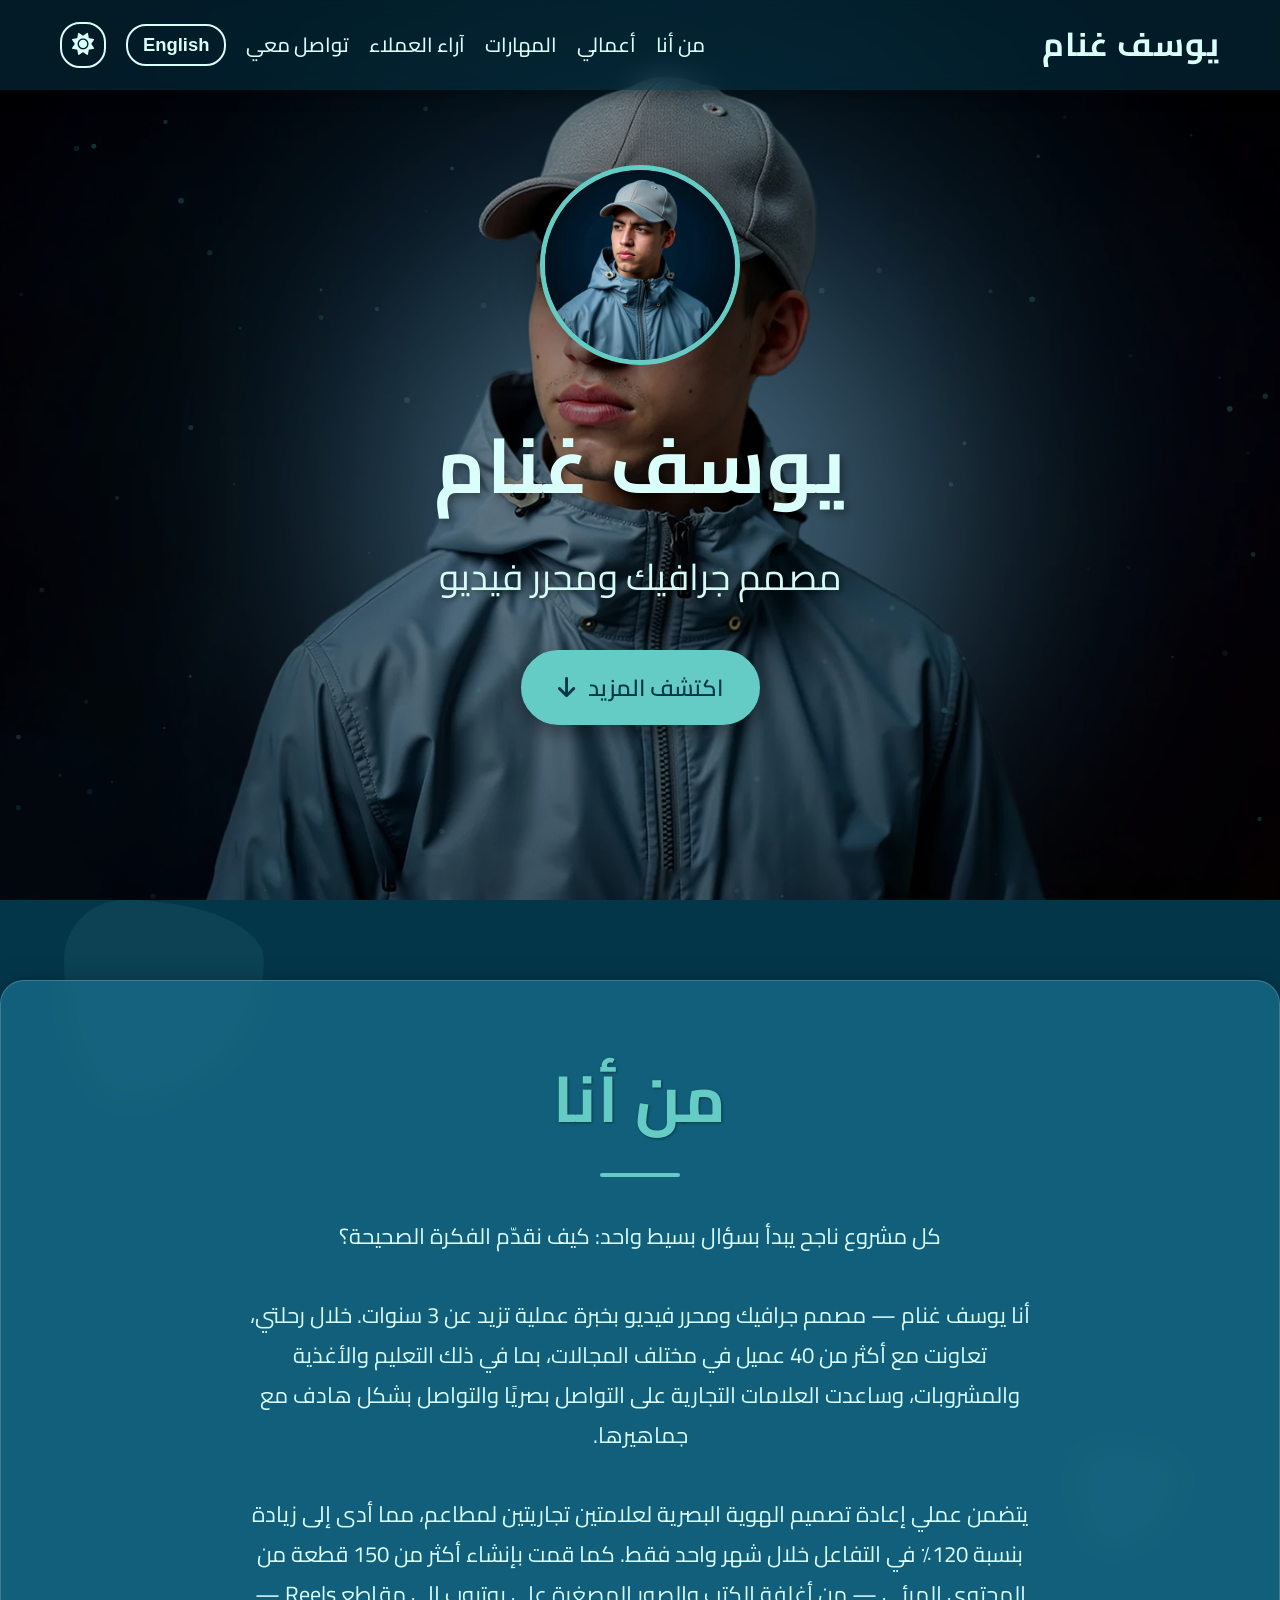
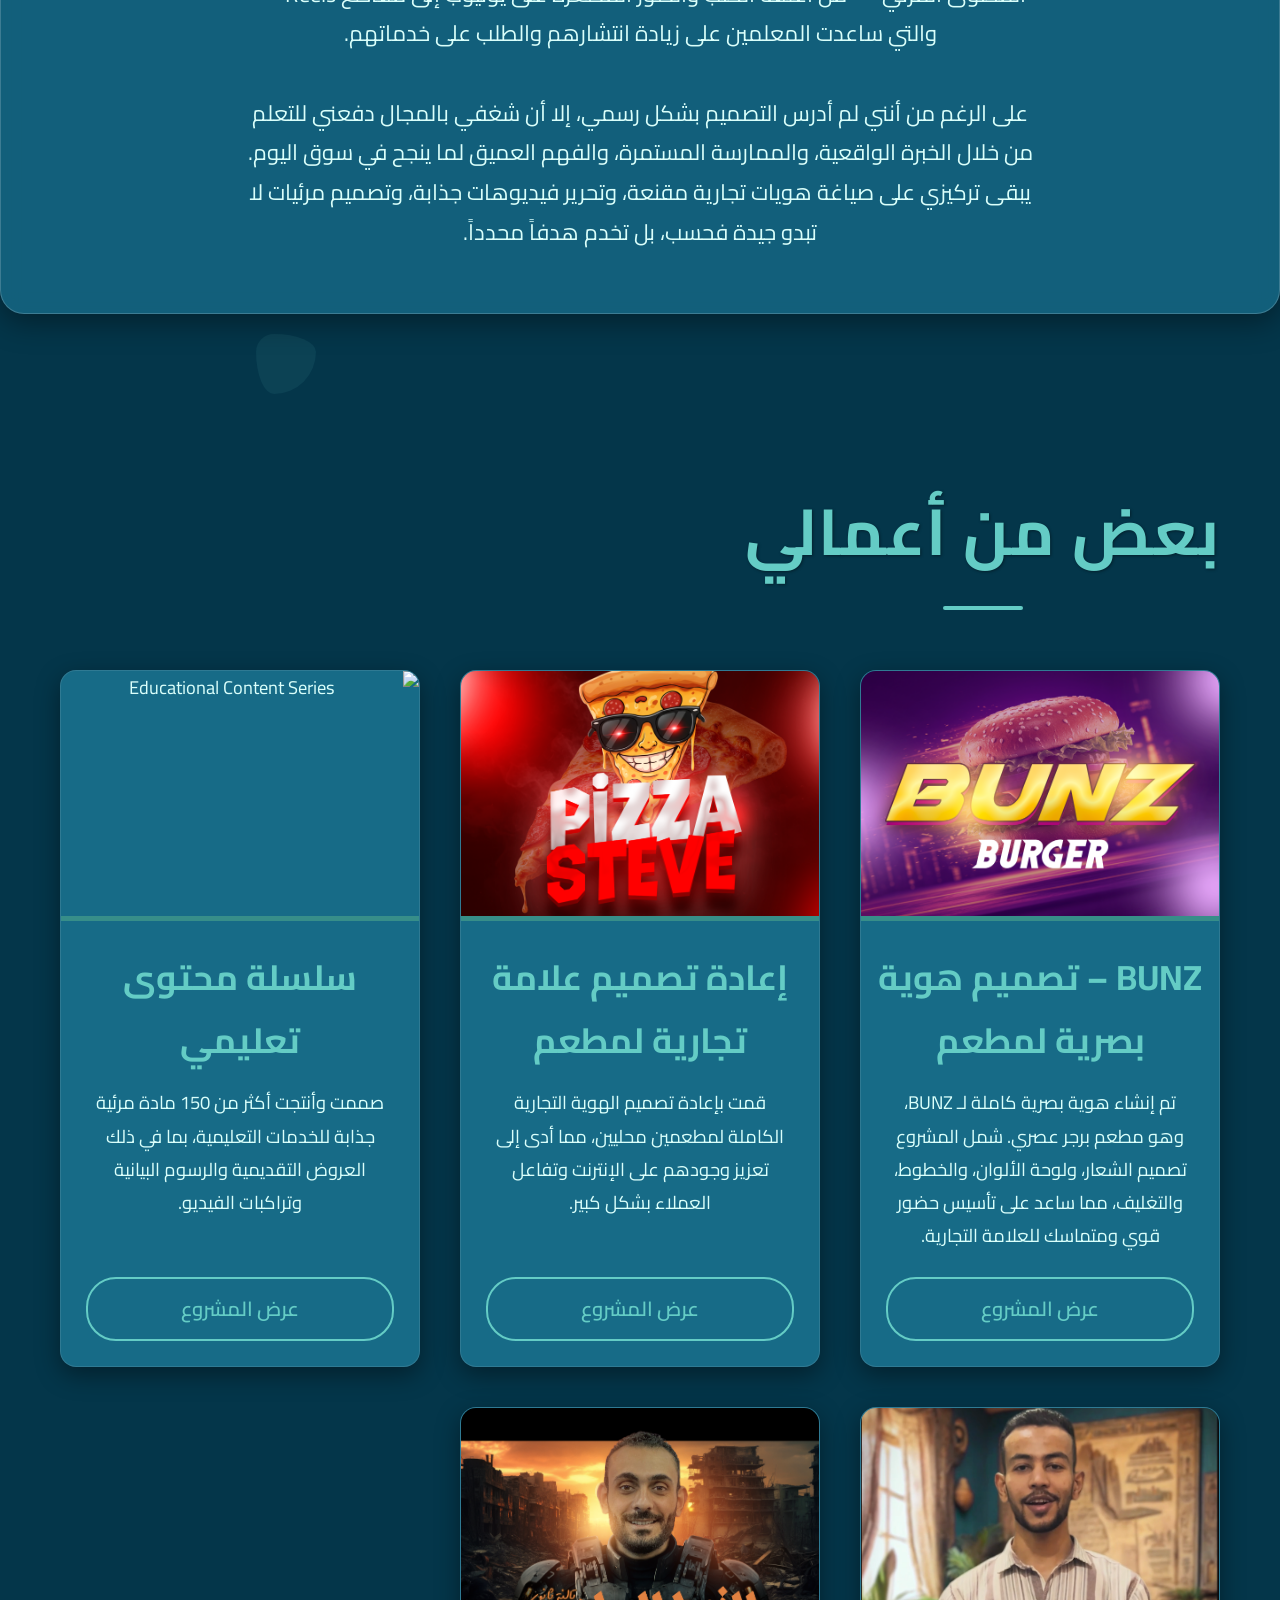
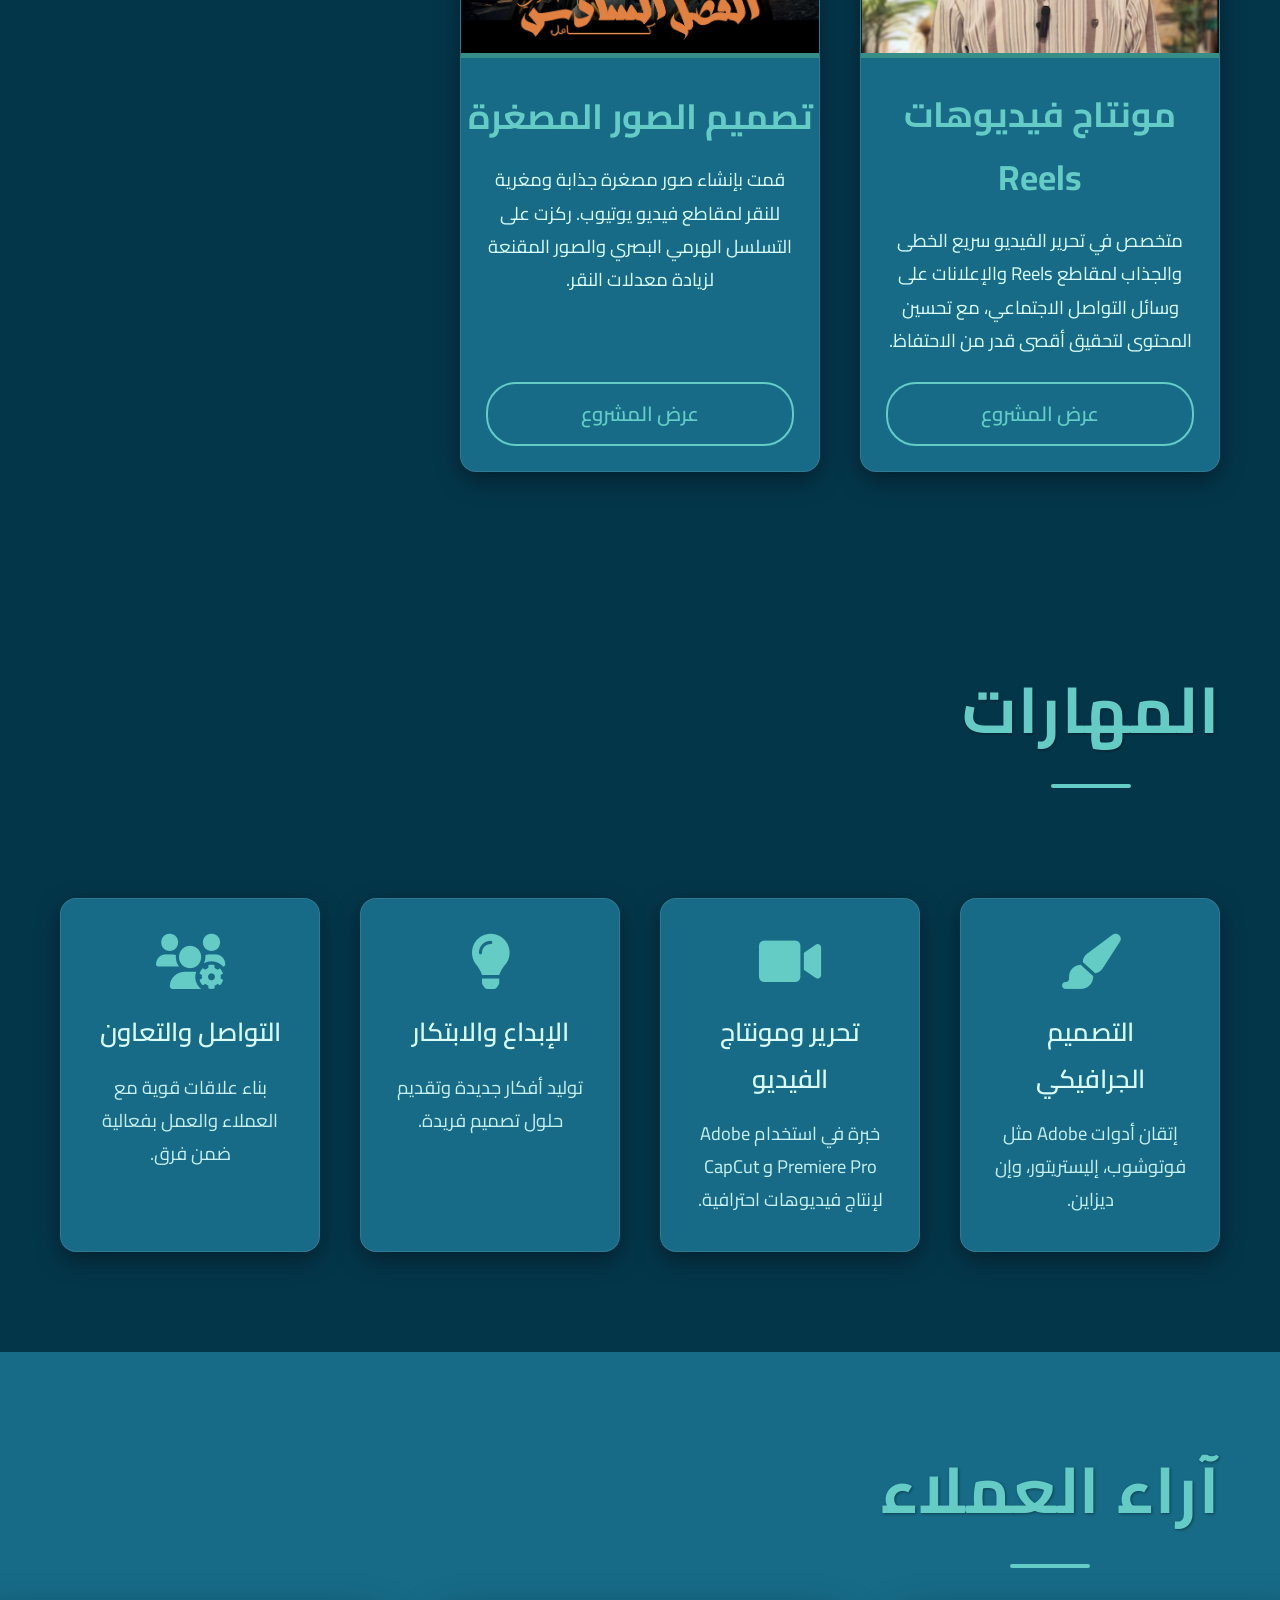
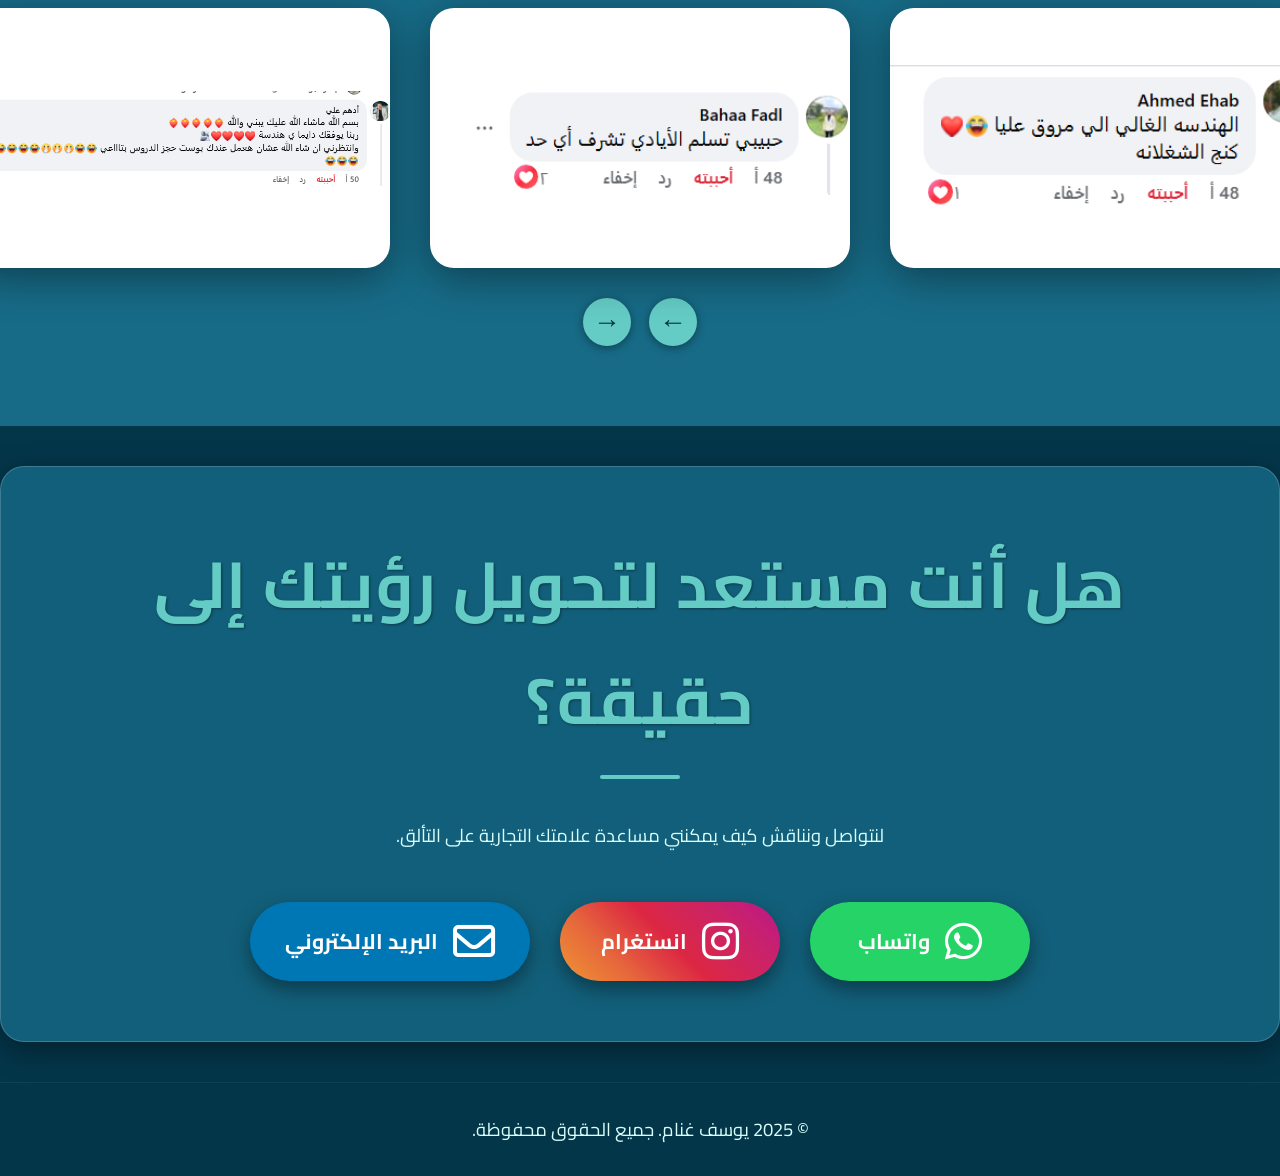
==== commit 7e2b799d: "Update index.html" ====
--- a/index.html
+++ b/index.html
@@ -738,29 +738,54 @@
             font-weight: bold;
         }
 
-        /* --- RESPONSIVE DESIGN --- */
+        /* --- RESPONSIVE DESIGN (IMPROVED) --- */
         @media (max-width: 992px) {
             .navbar .container { flex-direction: column; gap: 10px; }
             .hero-section h1 { font-size: 3.5em; }
-            h2 { font-size: 3em; }
+            .hero-section .tagline { font-size: 1.8em; padding: 0 15px; }
+            .glass-section { padding: 50px 30px; }
+            h2 { font-size: 2.8em; }
             body { font-size: 1.05em; }
         }
+
         @media (max-width: 768px) {
             .nav-links { flex-wrap: wrap; justify-content: center; gap: 15px; }
             .hero-section { height: 80vh; }
-            .hero-section h1 { font-size: 2.8em; }
+            .hero-section h1 { font-size: 2.5em; }
+            .hero-section .tagline { font-size: 1.4em; margin-bottom: 30px; }
             .profile-pic { width: 160px; height: 160px; }
-            h2 { font-size: 2.5em; }
-            .contact-buttons { flex-direction: column; align-items: center; gap: 15px; }
-            .contact-btn { width: 80%; max-width: 350px; }
+            h2 { font-size: 2.3em; margin-bottom: 40px; }
+            h2::after { bottom: -15px; width: 60px; }
+            .section-padding { padding: 60px 0; }
+            .glass-section { margin: 1.5rem auto; padding: 40px 20px; }
+            #about-content p { font-size: 1.1em; line-height: 1.7; }
+            .portfolio-grid, .skills-grid { gap: 25px; }
+            .portfolio-item h3 { font-size: 1.5em; min-height: auto; margin-top: 20px; margin-bottom: 10px; }
+            html[lang="en"] .portfolio-item h3 { font-size: 1.3em; }
+            .skill-card h3 { font-size: 1.2em; }
+            .contact-buttons { flex-direction: column; align-items: center; gap: 15px; margin-top: 30px; }
+            .contact-btn { width: 80%; max-width: 350px; padding: 15px 25px; font-size: 1.1em; }
+            .testimonial-container { min-height: 220px; }
+            .testimonial-controls button { width: 44px; height: 44px; font-size: 1.3em; }
+            footer { padding: 25px 0; }
             body { font-size: 1.0em; }
-            .cursor-dot, .cursor-outline { display: none; } /* Hide custom cursor on touch devices */
-            a, button { cursor: pointer; } /* Restore default cursor */
+            .cursor-dot, .cursor-outline { display: none; }
+            a, button { cursor: pointer; }
             body { cursor: auto; }
         }
+
         @media (max-width: 480px) {
-            .hero-section h1 { font-size: 2.2em; }
-            h2 { font-size: 2em; }
+            .navbar .container { padding: 0 15px; }
+            .nav-links { gap: 10px; }
+            .nav-button { padding: 6px 12px; font-size: 0.9em; }
+            .hero-section { height: 75vh; }
+            .hero-section h1 { font-size: 2.1em; }
+            .hero-section .tagline { font-size: 1.2em; }
+            .profile-pic { width: 140px; height: 140px; }
+            .primary-btn { padding: 12px 28px; font-size: 1.1em; }
+            h2 { font-size: 1.9em; }
+            .portfolio-grid { grid-template-columns: 1fr; }
+            .contact-btn { width: 90%; }
         }
     </style>
 </head>
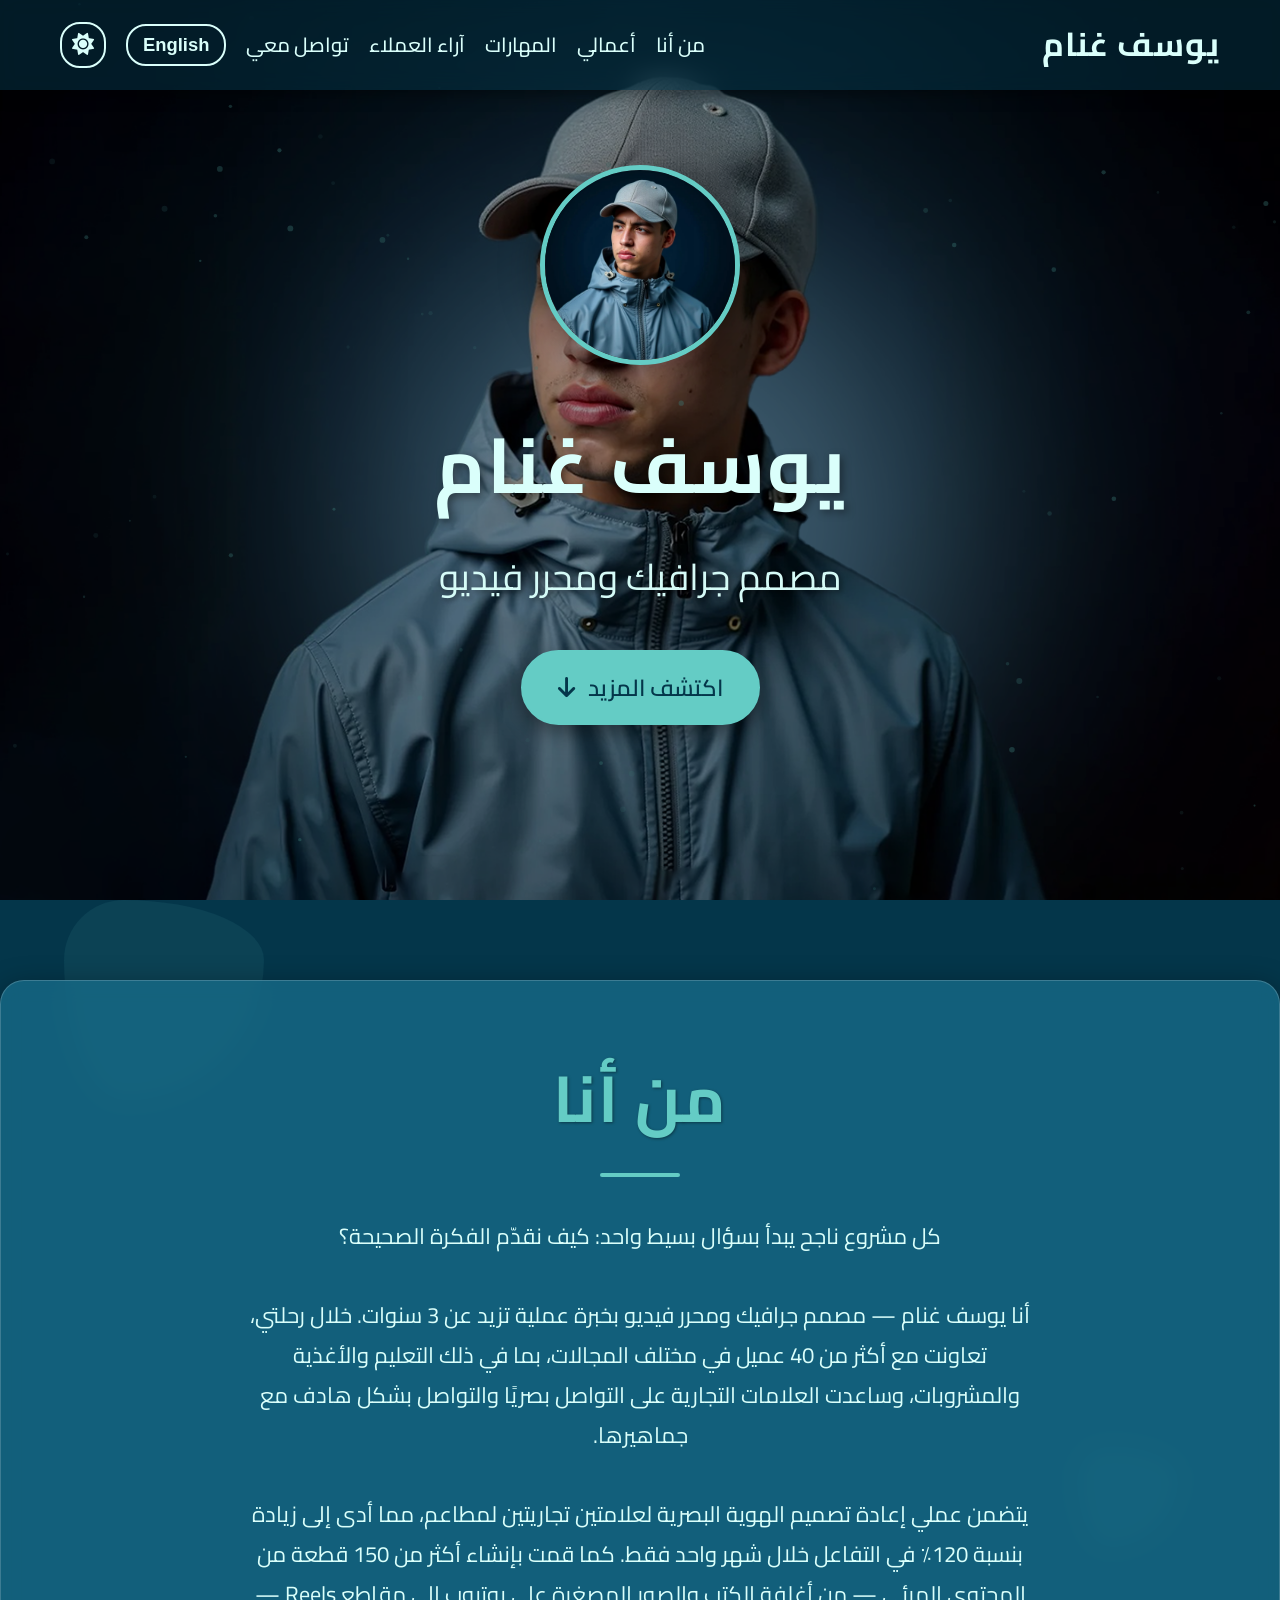
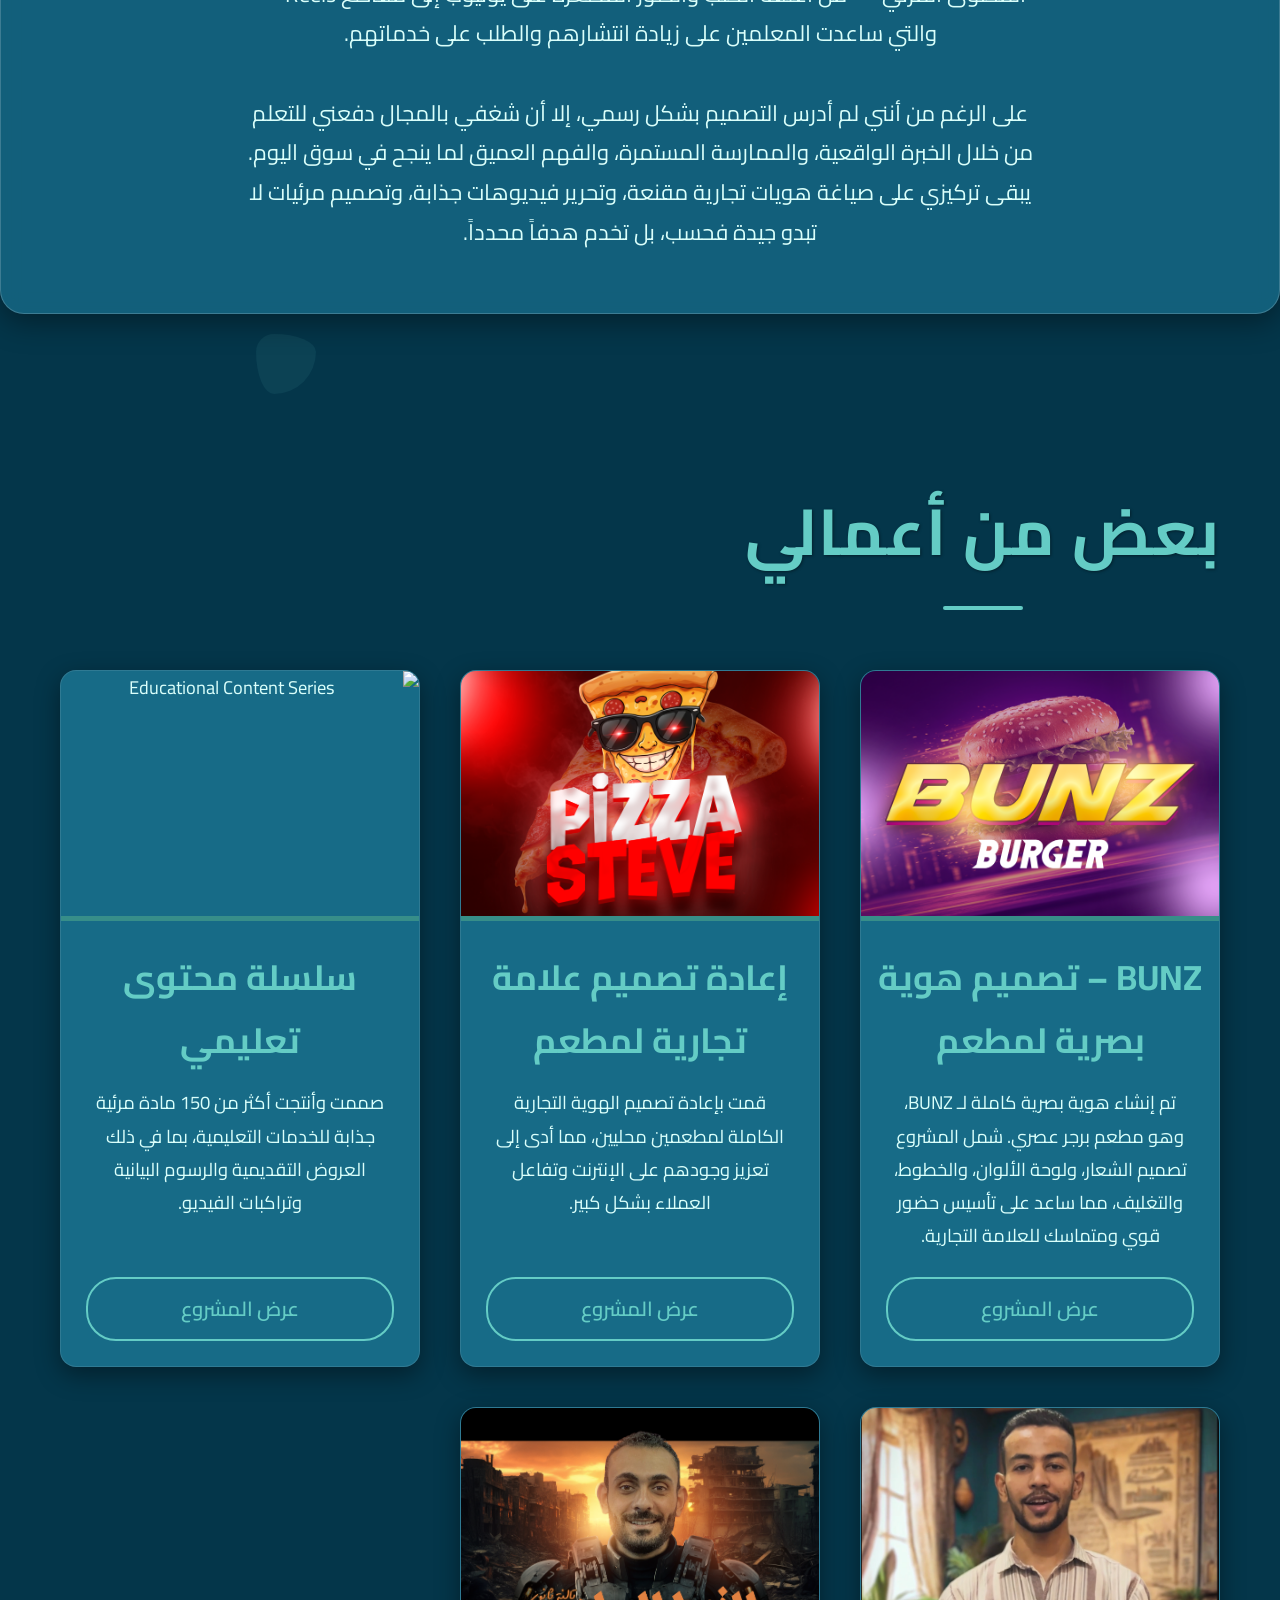
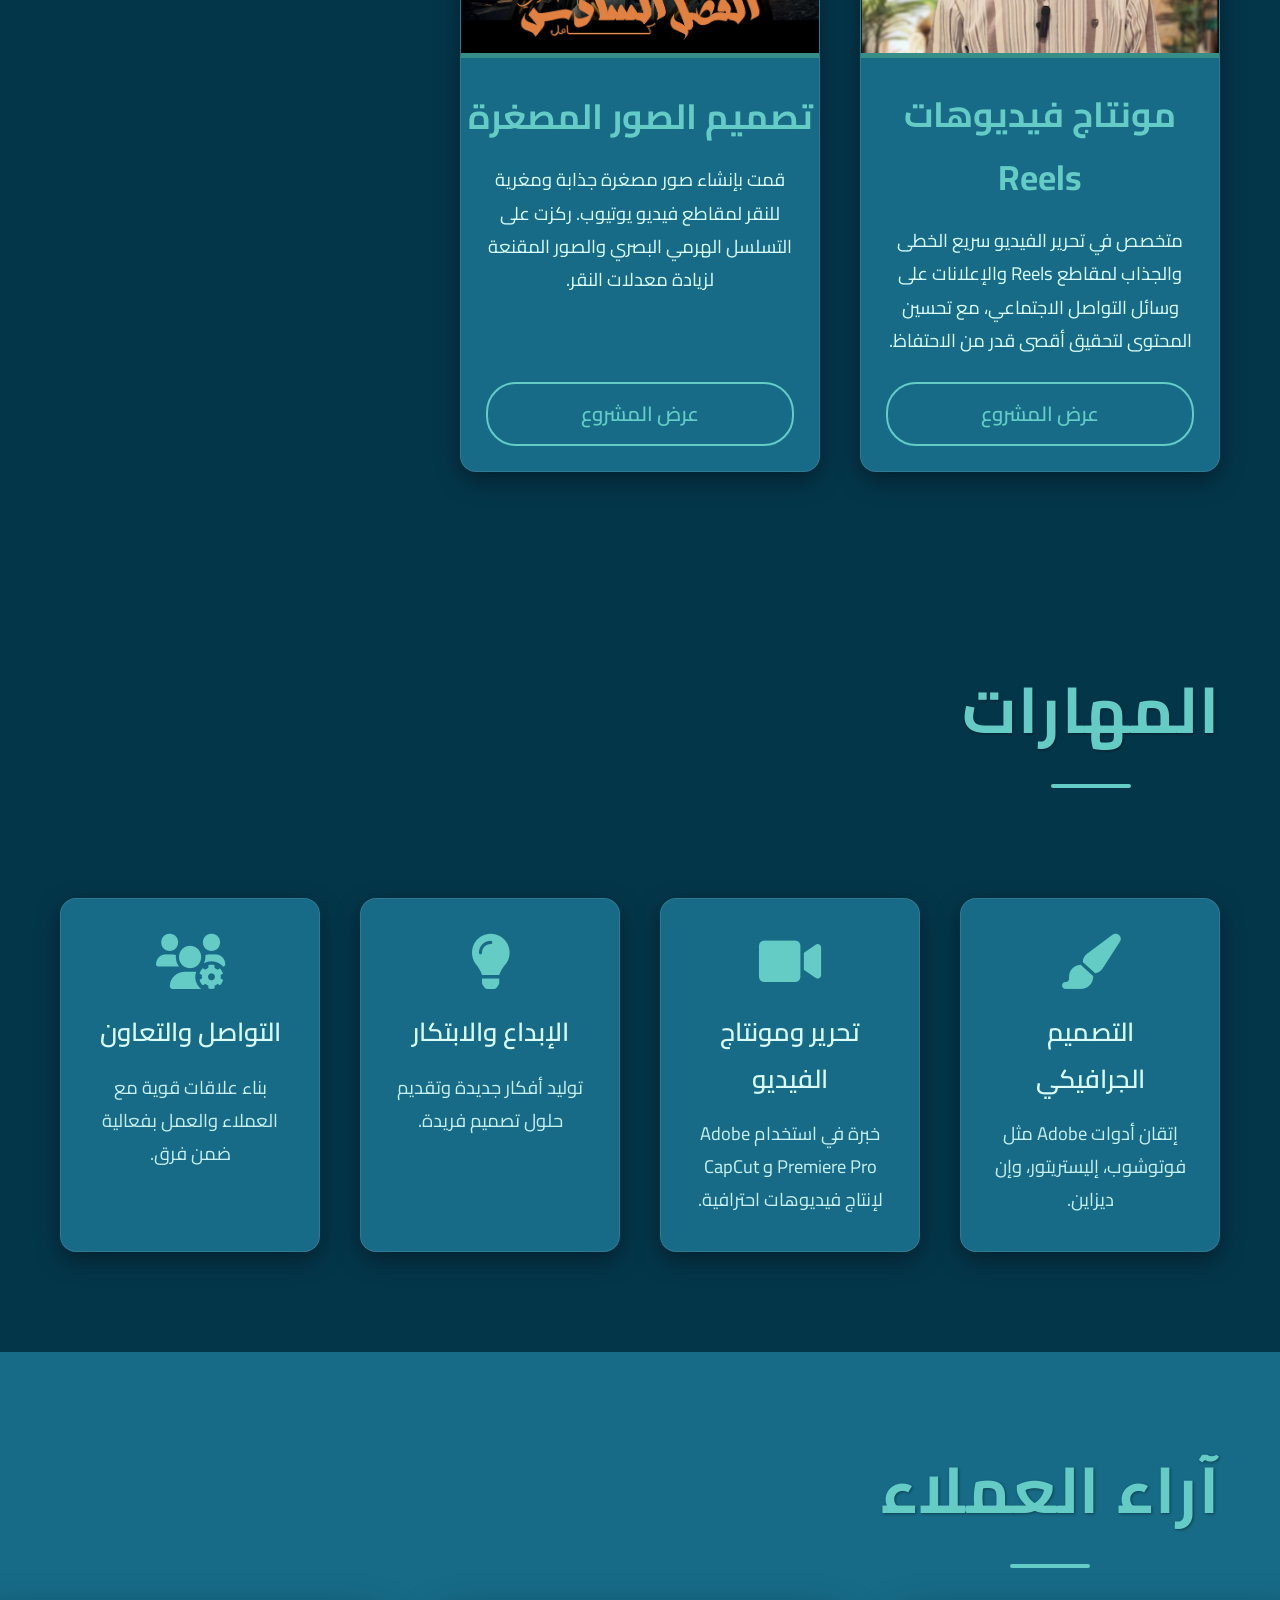
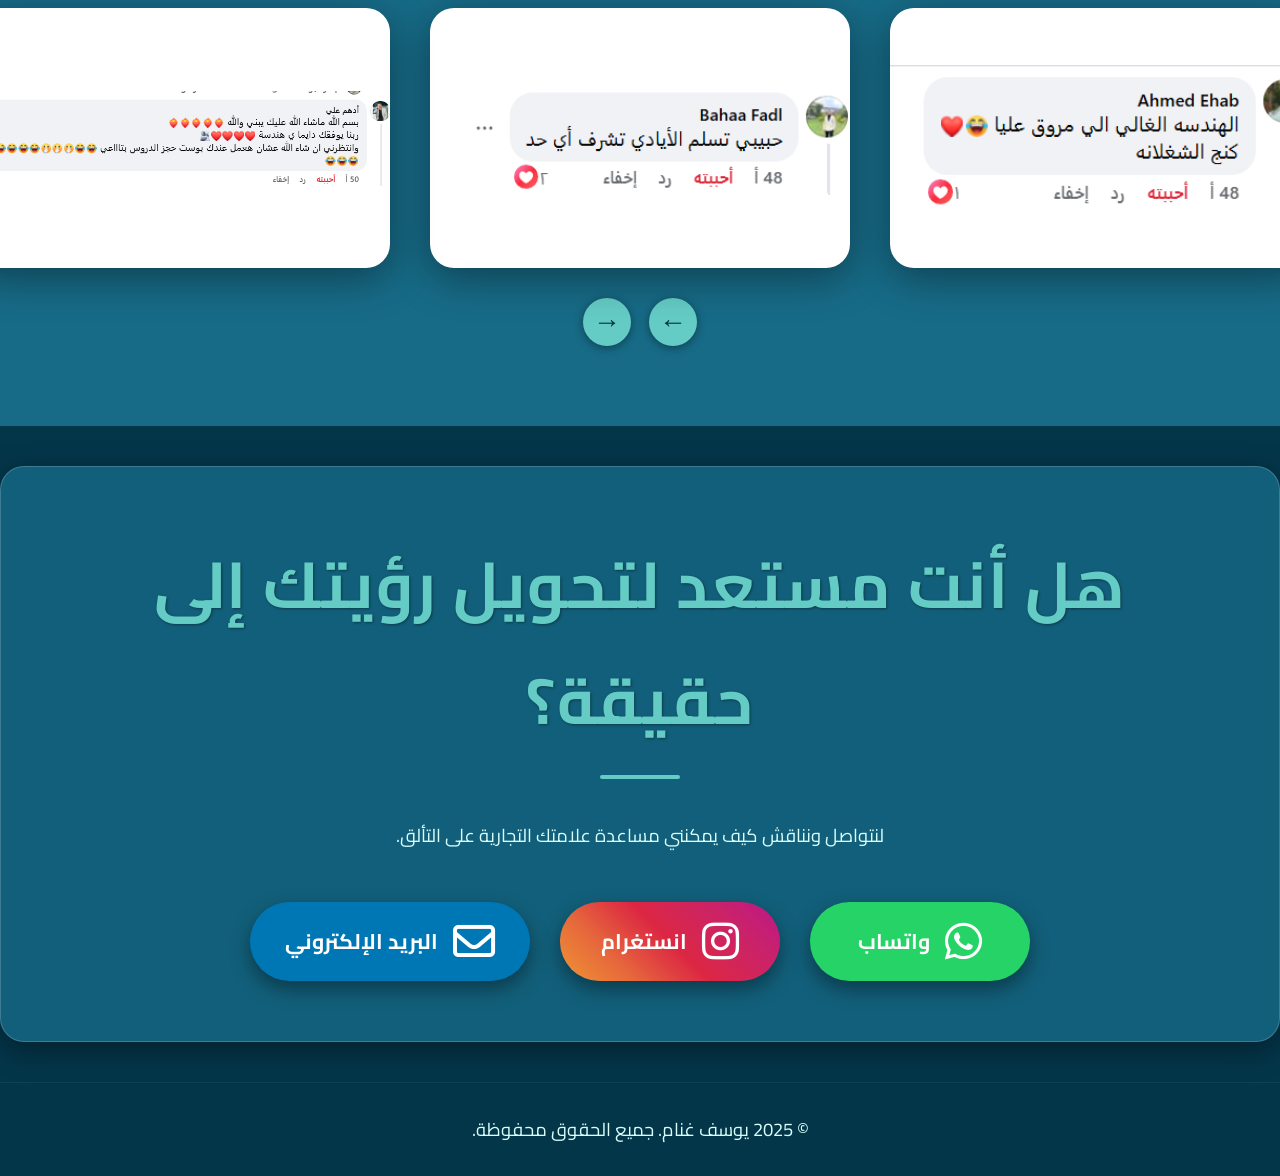
==== commit 18176e8b: "Update index.html" ====
--- a/index.html
+++ b/index.html
@@ -64,6 +64,10 @@
             cursor: none; /* Hide default cursor */
         }
         
+        body.no-scroll {
+            overflow: hidden;
+        }
+        
         html[lang="en"] body {
             font-family: var(--font-en);
         }
@@ -130,7 +134,7 @@
              border: 1px solid rgba(0, 0, 0, 0.1);
         }
 
-        /* --- ANIMATIONS & LOADERS --- */
+        /* --- ANIMATIONS --- */
         @keyframes fadeIn {
             from { opacity: 0; transform: translateY(20px); }
             to { opacity: 1; transform: translateY(0); }
@@ -146,26 +150,10 @@
             opacity: 1;
             transform: translateY(0);
         }
-        
-        .loader {
-            border: 4px solid #f3f3f3;
-            border-top: 4px solid var(--heading-color);
-            border-radius: 50%;
-            width: 24px;
-            height: 24px;
-            animation: spin 1s linear infinite;
-            display: inline-block;
-            margin: 0 10px;
-        }
-
-        @keyframes spin {
-            0% { transform: rotate(0deg); }
-            100% { transform: rotate(360deg); }
-        }
 
         /* --- NAVBAR --- */
         .navbar {
-            background-color: rgba(4, 54, 74, 0.5); /* Adjusted for better glass effect */
+            background-color: rgba(4, 54, 74, 0.5); 
             backdrop-filter: blur(12px);
             -webkit-backdrop-filter: blur(12px);
             position: fixed;
@@ -179,7 +167,7 @@
         }
         
         body.light-mode .navbar {
-            background-color: rgba(240, 248, 255, 0.6); /* Light glass effect */
+            background-color: rgba(240, 248, 255, 0.6);
         }
 
         .navbar .container {
@@ -195,6 +183,7 @@
             text-decoration: none;
             letter-spacing: 1px;
             transition: color 0.4s ease;
+            z-index: 1001;
         }
 
         .nav-links {
@@ -202,7 +191,6 @@
             display: flex;
             gap: 20px;
             align-items: center;
-            flex-wrap: wrap;
         }
 
         .nav-links a {
@@ -259,6 +247,44 @@
 
         li { list-style: none; }
         
+        /* --- HAMBURGER MENU --- */
+        .nav-toggle {
+            display: none;
+            background: transparent;
+            border: none;
+            cursor: pointer;
+            padding: 10px;
+            z-index: 1001;
+        }
+
+        .hamburger {
+            display: block;
+            position: relative;
+            width: 25px;
+            height: 3px;
+            background: var(--accent-light);
+            border-radius: 2px;
+            transition: all 0.25s ease-in-out;
+        }
+
+        .hamburger::before,
+        .hamburger::after {
+            content: '';
+            position: absolute;
+            width: 25px;
+            height: 3px;
+            background: var(--accent-light);
+            border-radius: 2px;
+            transition: all 0.25s ease-in-out;
+        }
+
+        .hamburger::before { transform: translateY(-8px); }
+        .hamburger::after { transform: translateY(8px); }
+
+        .nav-open .hamburger { background: transparent; }
+        .nav-open .hamburger::before { transform: rotate(45deg); }
+        .nav-open .hamburger::after { transform: rotate(-45deg); }
+
         /* --- HERO SECTION --- */
         .hero-section {
             position: relative;
@@ -550,7 +576,7 @@
         html[lang="ar"] .skill-card h3 { min-height: 0; }
         .skill-card p { opacity: 0.9; }
 
-        /* --- TESTIMONIALS SECTION ENHANCEMENTS --- */
+        /* --- TESTIMONIALS SECTION --- */
         #testimonials {
             background: var(--secondary-bg);
             padding: 80px 0;
@@ -605,24 +631,6 @@
             box-shadow: 0 18px 48px var(--heading-color);
         }
 
-        @media (max-width: 992px) {
-            .testimonial-card {
-                flex: 0 0 80vw;
-                max-width: 80vw;
-                min-width: 220px;
-                height: 45vw;
-            }
-        }
-        @media (max-width: 768px) {
-            .testimonial-card {
-                flex: 0 0 95vw;
-                max-width: 95vw;
-                min-width: 180px;
-                height: 55vw;
-            }
-        }
-
-        .testimonial-controls { text-align: center; margin-top: 40px; }
         .testimonial-controls {
             text-align: center;
             margin-top: 30px;
@@ -650,7 +658,7 @@
             transform: scale(1.13);
         }
 
-        /* --- CONTACT SECTION ENHANCEMENTS --- */
+        /* --- CONTACT SECTION --- */
         #contact.glass-section:hover {
             box-shadow: 0 10px 50px -10px var(--heading-color);
         }
@@ -701,46 +709,8 @@
         }
         body.light-mode footer { border-top: 1px solid rgba(0, 0, 0, 0.1); }
         
-        /* --- MODAL FOR MESSAGES --- */
-        .modal {
-            display: none;
-            position: fixed;
-            z-index: 2000;
-            left: 0;
-            top: 0;
-            width: 100%;
-            height: 100%;
-            overflow: auto;
-            background-color: rgba(0,0,0,0.6);
-        }
-        .modal-content {
-            background-color: var(--secondary-bg);
-            margin: 15% auto;
-            padding: 30px;
-            border: 1px solid var(--heading-color);
-            width: 80%;
-            max-width: 500px;
-            border-radius: 15px;
-            text-align: center;
-            box-shadow: 0 5px 25px var(--shadow-color);
-        }
-        .modal-content p {
-            font-size: 1.2em;
-            margin-bottom: 20px;
-        }
-        .close-button {
-            background-color: var(--heading-color);
-            color: var(--text-dark-on-accent);
-            border: none;
-            padding: 10px 20px;
-            border-radius: 20px;
-            cursor: pointer;
-            font-weight: bold;
-        }
-
-        /* --- RESPONSIVE DESIGN (IMPROVED) --- */
+        /* --- RESPONSIVE DESIGN (MOBILE-FIRST APPROACH) --- */
         @media (max-width: 992px) {
-            .navbar .container { flex-direction: column; gap: 10px; }
             .hero-section h1 { font-size: 3.5em; }
             .hero-section .tagline { font-size: 1.8em; padding: 0 15px; }
             .glass-section { padding: 50px 30px; }
@@ -749,7 +719,35 @@
         }
 
         @media (max-width: 768px) {
-            .nav-links { flex-wrap: wrap; justify-content: center; gap: 15px; }
+            /* --- Hamburger Menu Activation --- */
+            .nav-toggle { display: block; }
+            .nav-links {
+                position: fixed;
+                top: 0;
+                left: 100%; /* Start off-screen */
+                width: 100%;
+                height: 100vh;
+                background-color: var(--primary-bg);
+                flex-direction: column;
+                justify-content: center;
+                align-items: center;
+                gap: 30px;
+                transition: left 0.3s ease-in-out;
+                padding-top: 60px;
+            }
+            .nav-links.nav-open { left: 0; }
+            .nav-links li { transform: translateX(50px); opacity: 0; transition: transform 0.3s ease-in-out, opacity 0.3s ease-in-out; }
+            .nav-links.nav-open li { transform: translateX(0); opacity: 1; }
+            .nav-links.nav-open li:nth-child(1) { transition-delay: 0.1s; }
+            .nav-links.nav-open li:nth-child(2) { transition-delay: 0.15s; }
+            .nav-links.nav-open li:nth-child(3) { transition-delay: 0.2s; }
+            .nav-links.nav-open li:nth-child(4) { transition-delay: 0.25s; }
+            .nav-links.nav-open li:nth-child(5) { transition-delay: 0.3s; }
+            .nav-links.nav-open li:nth-child(6) { transition-delay: 0.35s; }
+            .nav-links.nav-open li:nth-child(7) { transition-delay: 0.4s; }
+            .nav-links a { font-size: 1.5em; }
+
+            /* --- General Mobile Layout --- */
             .hero-section { height: 80vh; }
             .hero-section h1 { font-size: 2.5em; }
             .hero-section .tagline { font-size: 1.4em; margin-bottom: 30px; }
@@ -765,6 +763,7 @@
             .skill-card h3 { font-size: 1.2em; }
             .contact-buttons { flex-direction: column; align-items: center; gap: 15px; margin-top: 30px; }
             .contact-btn { width: 80%; max-width: 350px; padding: 15px 25px; font-size: 1.1em; }
+            .testimonial-card { flex: 0 0 95vw; max-width: 95vw; min-width: 180px; height: 55vw; }
             .testimonial-container { min-height: 220px; }
             .testimonial-controls button { width: 44px; height: 44px; font-size: 1.3em; }
             footer { padding: 25px 0; }
@@ -775,8 +774,6 @@
         }
 
         @media (max-width: 480px) {
-            .navbar .container { padding: 0 15px; }
-            .nav-links { gap: 10px; }
             .nav-button { padding: 6px 12px; font-size: 0.9em; }
             .hero-section { height: 75vh; }
             .hero-section h1 { font-size: 2.1em; }
@@ -798,6 +795,9 @@
     <nav class="navbar">
         <div class="container">
             <a href="#home" class="navbar-brand" data-lang-key="brand">Youssef Ghannam</a>
+            <button class="nav-toggle" aria-label="toggle navigation">
+                <span class="hamburger"></span>
+            </button>
             <ul class="nav-links">
                 <li><a href="#about" data-lang-key="nav_about">من أنا</a></li>
                 <li><a href="#portfolio" data-lang-key="nav_portfolio">أعمالي</a></li>
@@ -1032,12 +1032,6 @@
                     skill7_title: "Communication & Collaboration",
                     skill7_p: "Building strong client relationships and working effectively within teams.",
                     testimonials_title: "Testimonials",
-                    testimonial1_text: "Working with Youssef was a fantastic experience. He showed high professionalism and unparalleled creativity.",
-                    testimonial1_cite: "Client Name One",
-                    testimonial2_text: "The designs he provided significantly contributed to increasing our audience engagement.",
-                    testimonial2_cite: "Client Name Two",
-                    testimonial3_text: "Fast delivery and high-quality outputs. I highly recommend working with him.",
-                    testimonial3_cite: "Client Name Three",
                     contact_title: "Ready to Bring Your Vision to Life?",
                     contact_p: "Let's connect and discuss how I can help your brand shine.",
                     contact_whatsapp: "WhatsApp",
@@ -1079,12 +1073,6 @@
                     skill7_title: "التواصل والتعاون",
                     skill7_p: "بناء علاقات قوية مع العملاء والعمل بفعالية ضمن فرق.",
                     testimonials_title: "آراء العملاء",
-                    testimonial1_text: "العمل مع يوسف كان تجربة رائعة، فقد أظهر احترافية عالية وإبداعاً لا مثيل له.",
-                    testimonial1_cite: "اسم العميل الأول",
-                    testimonial2_text: "التصاميم التي قدمها لنا ساهمت بشكل كبير في زيادة تفاعل جمهورنا.",
-                    testimonial2_cite: "اسم العميل الثاني",
-                    testimonial3_text: "سرعة في الإنجاز وجودة في المخرجات، أنصح بالتعامل معه بشدة.",
-                    testimonial3_cite: "اسم العميل الثالث",
                     contact_title: "هل أنت مستعد لتحويل رؤيتك إلى حقيقة؟",
                     contact_p: "لنتواصل ونناقش كيف يمكنني مساعدة علامتك التجارية على التألق.",
                     contact_whatsapp: "واتساب",
@@ -1139,9 +1127,27 @@
                 set_theme(new_theme);
             });
 
-            // Set initial theme on load
             set_theme(localStorage.getItem('theme') || 'dark');
 
+            // --- MOBILE NAVIGATION (HAMBURGER MENU) ---
+            const navToggle = document.querySelector('.nav-toggle');
+            const navLinks = document.querySelector('.nav-links');
+
+            navToggle.addEventListener('click', () => {
+                navLinks.classList.toggle('nav-open');
+                navToggle.classList.toggle('nav-open');
+                document.body.classList.toggle('no-scroll');
+            });
+
+            navLinks.querySelectorAll('a, button').forEach(link => {
+                link.addEventListener('click', () => {
+                    if (navLinks.classList.contains('nav-open')) {
+                        navLinks.classList.remove('nav-open');
+                        navToggle.classList.remove('nav-open');
+                        document.body.classList.remove('no-scroll');
+                    }
+                });
+            });
 
             // --- CUSTOM CURSOR ---
             const cursorDot = document.querySelector('.cursor-dot');
@@ -1150,21 +1156,15 @@
             window.addEventListener('mousemove', (e) => {
                 const posX = e.clientX;
                 const posY = e.clientY;
-                
                 cursorDot.style.left = `${posX}px`;
                 cursorDot.style.top = `${posY}px`;
-                
-                cursorOutline.animate({
-                    left: `${posX}px`,
-                    top: `${posY}px`
-                }, { duration: 500, fill: "forwards" });
+                cursorOutline.animate({ left: `${posX}px`, top: `${posY}px` }, { duration: 500, fill: "forwards" });
             });
 
             document.querySelectorAll('a, button, .card').forEach((el) => {
                 el.addEventListener('mouseover', () => cursorOutline.classList.add('cursor-interact'));
                 el.addEventListener('mouseleave', () => cursorOutline.classList.remove('cursor-interact'));
             });
-
 
             // --- SMOOTH SCROLL & ACTIVE NAV LINK ---
             document.querySelectorAll('a[href^="#"]').forEach(anchor => {
@@ -1180,17 +1180,15 @@
                 });
             });
             
-            // Scroll to top when clicking brand name
             document.querySelector('.navbar-brand').addEventListener('click', (e) => {
                 e.preventDefault();
                 window.scrollTo({ top: 0, behavior: 'smooth' });
             });
 
-
             const sections = document.querySelectorAll('main section, .about-wrapper');
-            const navLinks = document.querySelectorAll('.nav-links a');
+            const navLinksObserver = document.querySelectorAll('.nav-links a[href^="#"]');
             window.addEventListener('scroll', () => {
-                let current = 'home'; // Default to home
+                let current = 'home';
                 sections.forEach(section => {
                     const sectionTop = section.offsetTop;
                     const sectionId = section.id || section.querySelector('section')?.id;
@@ -1199,7 +1197,7 @@
                     }
                 });
 
-                navLinks.forEach(link => {
+                navLinksObserver.forEach(link => {
                     link.classList.remove('active');
                     const linkHref = link.getAttribute('href');
                     if (linkHref && linkHref.includes(current)) {
@@ -1213,20 +1211,6 @@
                 entries.forEach(entry => {
                     if (entry.isIntersecting) {
                         entry.target.classList.add('is-visible');
-                        
-                        if (entry.target.id === 'about') {
-                            const aboutContent = entry.target.querySelector('#about-content');
-                            if (aboutContent && !aboutContent.classList.contains('split-animated')) {
-                                const paragraphs = aboutContent.querySelectorAll('p');
-                                paragraphs.forEach(p => {
-                                    const split = new SplitType(p, { types: 'words' });
-                                    split.words.forEach((word, i) => {
-                                        word.style.transitionDelay = `${i * 20}ms`;
-                                    });
-                                });
-                                aboutContent.classList.add('split-animated');
-                            }
-                        }
                         observer.unobserve(entry.target);
                     }
                 });
@@ -1235,7 +1219,6 @@
             const animatedSections = document.querySelectorAll('.animated-section');
             const observer = new IntersectionObserver(observerCallback, { threshold: 0.2 });
             animatedSections.forEach(section => observer.observe(section));
-
 
             // --- PARTICLE BACKGROUND ---
             const canvas = document.getElementById('particle-canvas');
@@ -1271,7 +1254,7 @@
                     const radius = Math.random() * 2 + 1;
                     const x = Math.random() * (canvas.width - radius * 2) + radius;
                     const y = Math.random() * (canvas.height - radius * 2) + radius;
-                    const color = body.classList.contains('light-mode') ? 'rgba(4, 54, 74, 0.4)' : `rgba(100, 204, 197, ${Math.random() * 0.3 + 0.1})`;
+                    const color = document.body.classList.contains('light-mode') ? 'rgba(4, 54, 74, 0.4)' : `rgba(100, 204, 197, ${Math.random() * 0.3 + 0.1})`;
                     const velocity = { x: (Math.random() - 0.5) * 0.5, y: (Math.random() - 0.5) * 0.5 };
                     particles.push(new Particle(x, y, radius, color, velocity));
                 }
@@ -1287,42 +1270,29 @@
             animateParticles();
             window.addEventListener('resize', resizeCanvas);
             
-            // --- TESTIMONIAL SLIDER (INFINITE LOOP + ANIMATION) ---
+            // --- TESTIMONIAL SLIDER ---
             const slider = document.getElementById('testimonial-slider');
             const scrollLeftBtn = document.getElementById('scroll-left');
             const scrollRightBtn = document.getElementById('scroll-right');
 
-            function animateCard(card) {
-                card.style.animation = 'none';
-                void card.offsetWidth; // trigger reflow
-                card.style.animation = 'testimonialFadeIn 0.7s cubic-bezier(.4,2,.6,1)';
-            }
-
             if (slider && scrollLeftBtn && scrollRightBtn) {
                 scrollLeftBtn.addEventListener('click', () => {
-                    const cards = slider.querySelectorAll('.testimonial-card');
-                    if (cards.length > 0) {
-                        slider.insertBefore(cards[cards.length - 1], cards[0]);
-                        animateCard(cards[cards.length - 1]);
-                    }
+                    slider.scrollBy({ left: -slider.clientWidth / 2, behavior: 'smooth' });
                 });
-
                 scrollRightBtn.addEventListener('click', () => {
-                    const cards = slider.querySelectorAll('.testimonial-card');
-                    if (cards.length > 0) {
-                        slider.appendChild(cards[0]);
-                        animateCard(cards[0]);
-                    }
+                    slider.scrollBy({ left: slider.clientWidth / 2, behavior: 'smooth' });
                 });
             }
             
             // --- 3D TILT INITIALIZATION ---
-            VanillaTilt.init(document.querySelectorAll(".card"), {
-                max: 15,
-                speed: 400,
-                glare: true,
-                "max-glare": 0.2
-            });
+            if (window.innerWidth > 768) {
+                VanillaTilt.init(document.querySelectorAll(".card"), {
+                    max: 15,
+                    speed: 400,
+                    glare: true,
+                    "max-glare": 0.2
+                });
+            }
         });
     </script>
 </body>
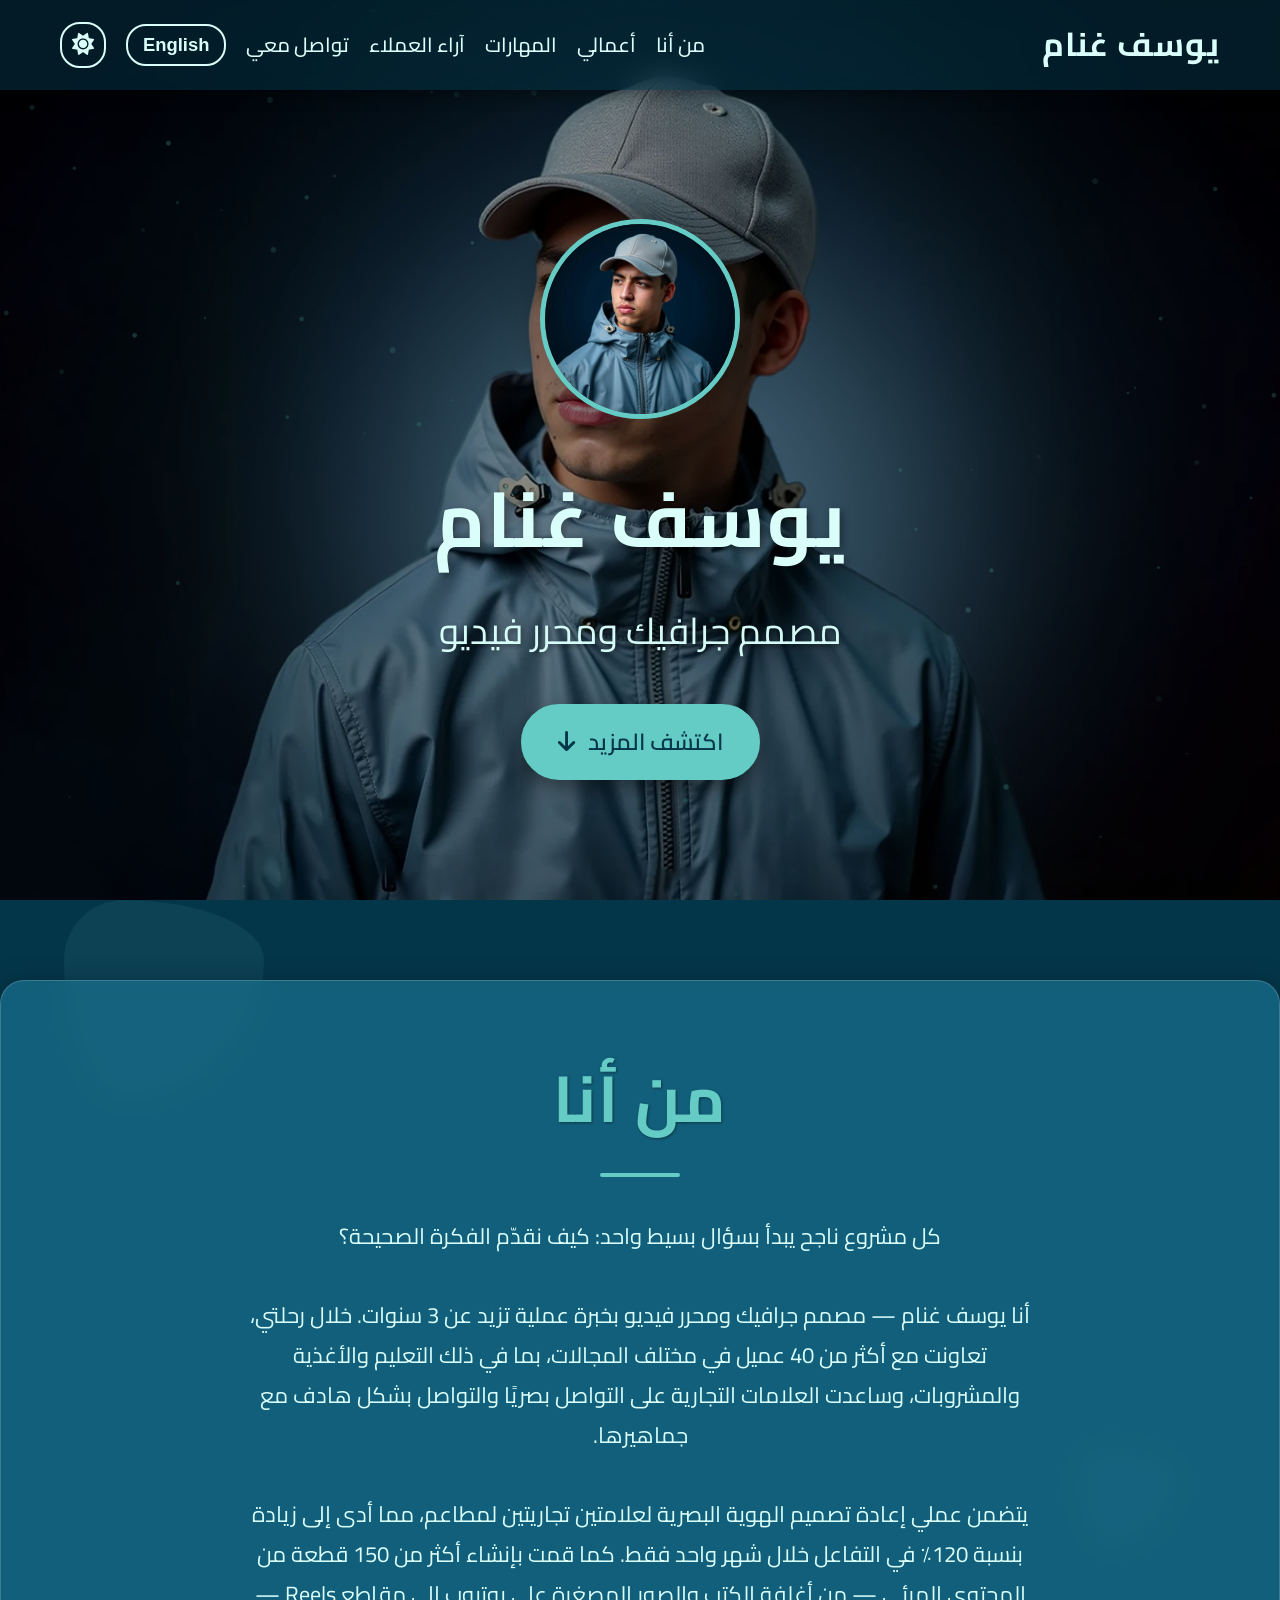
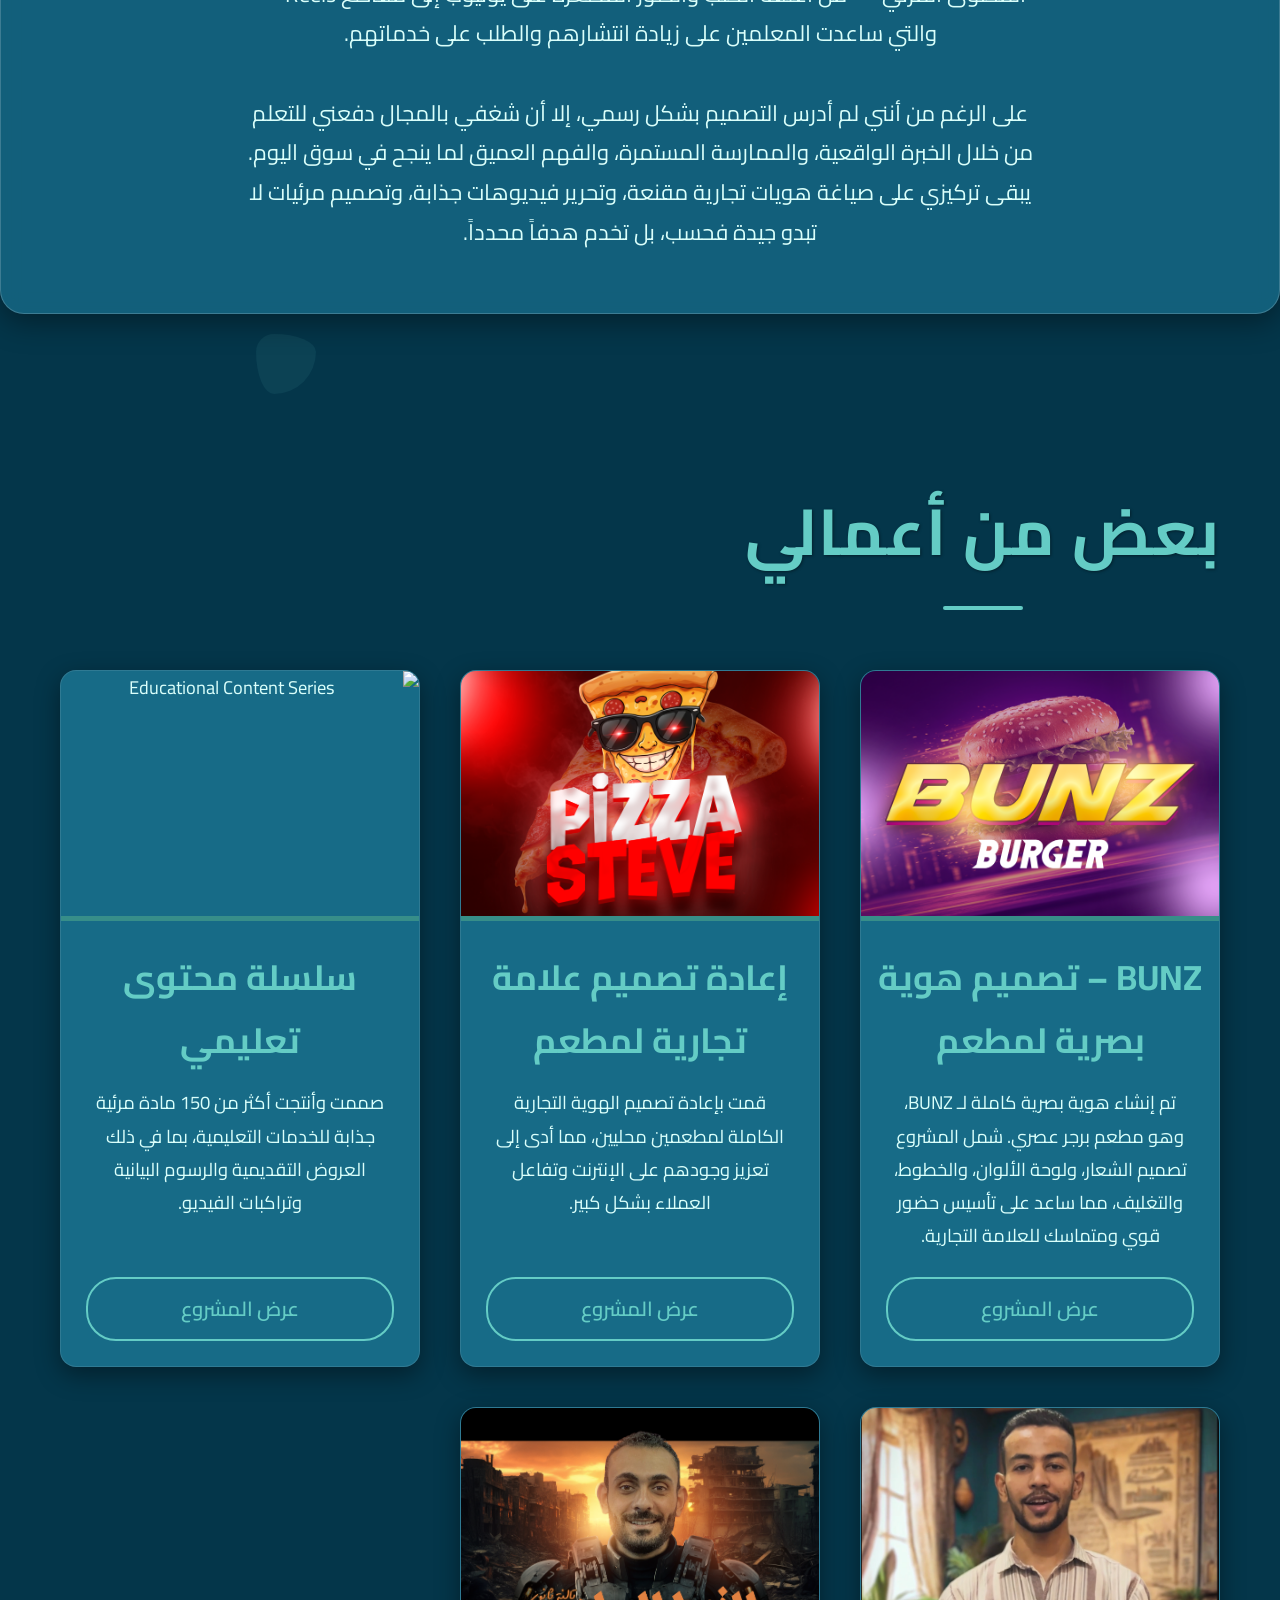
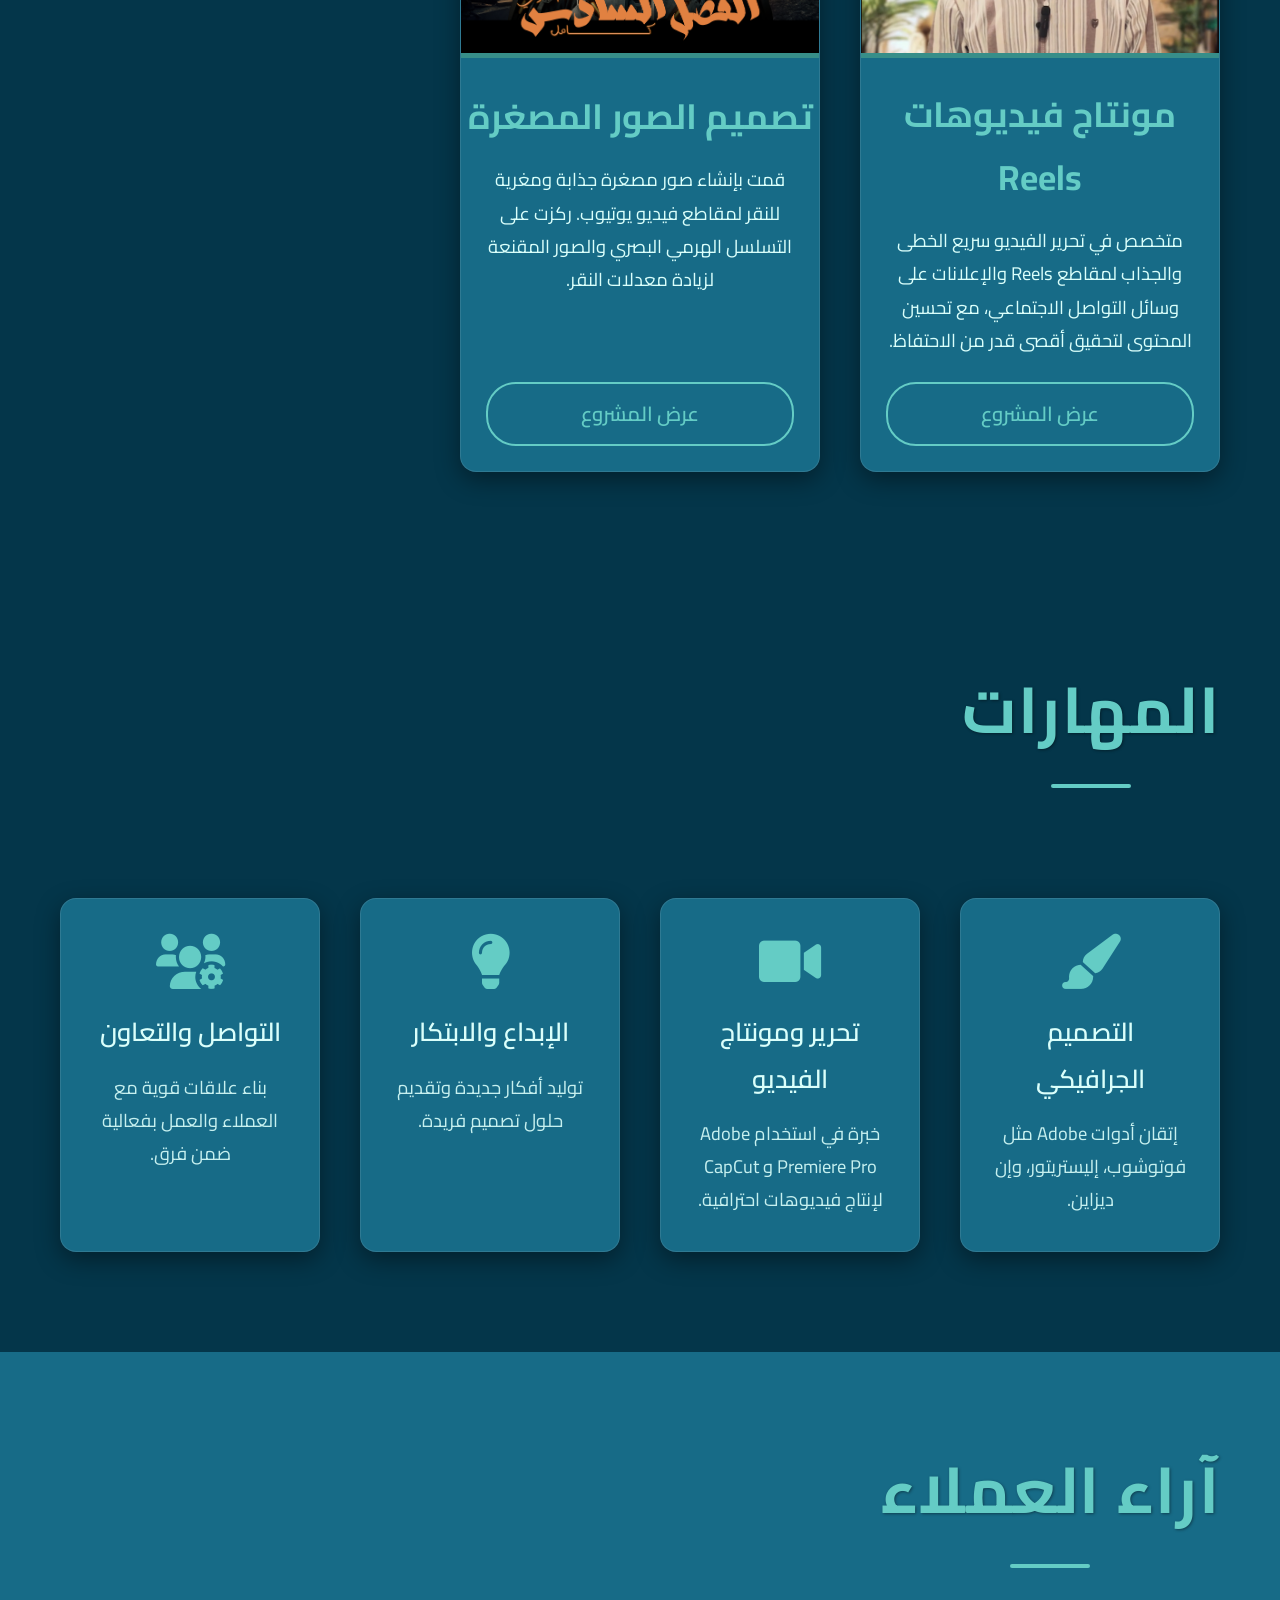
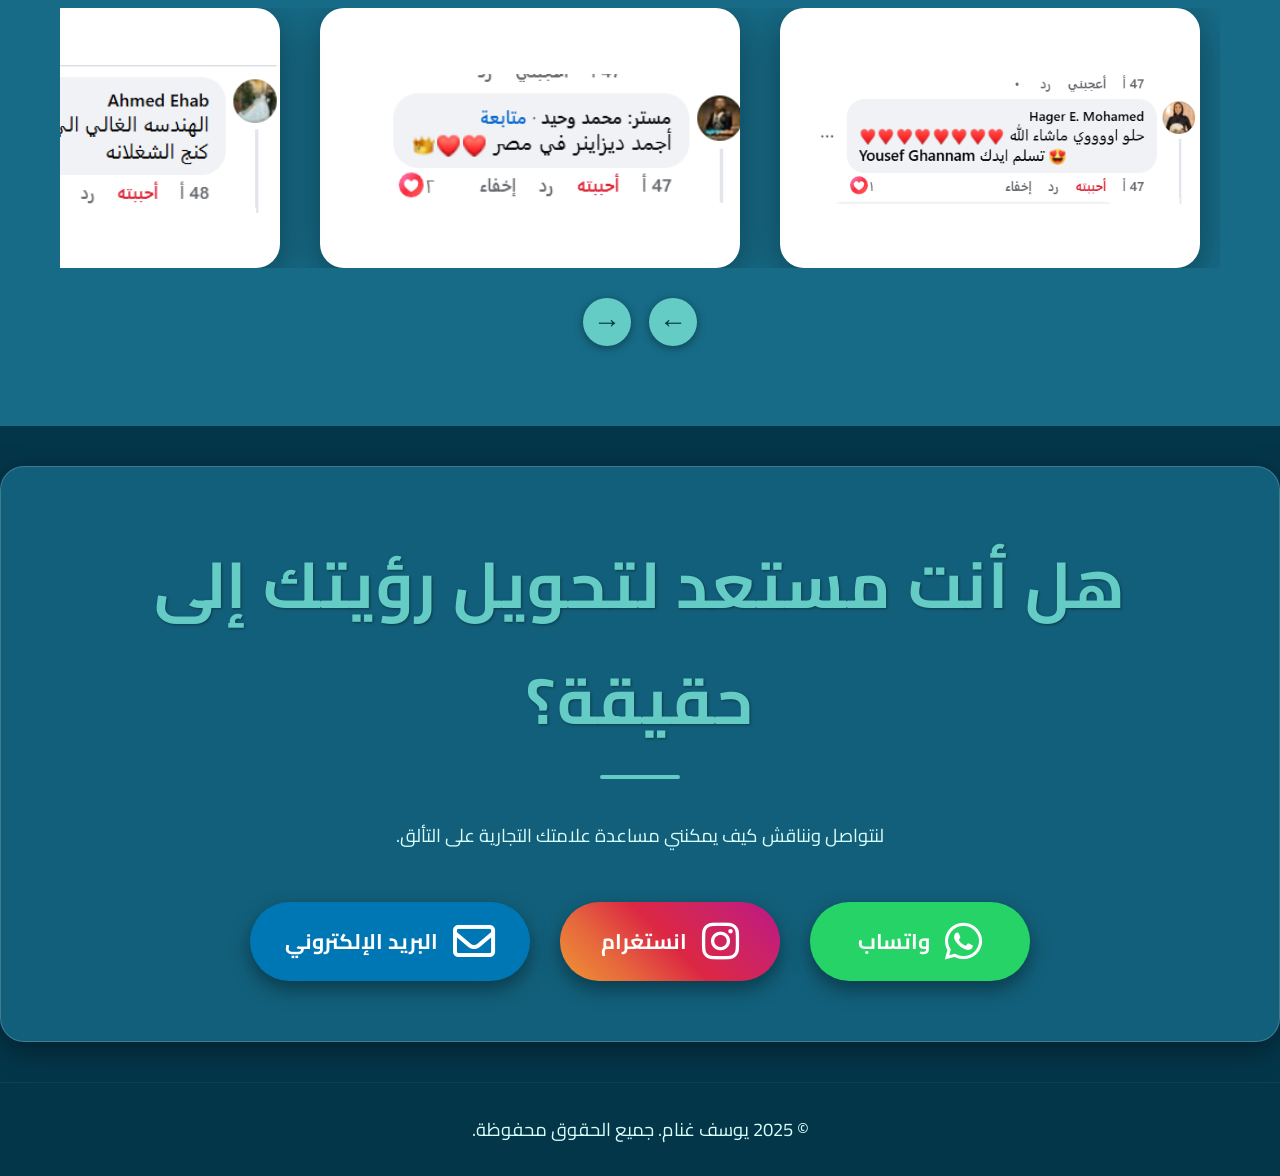
==== commit 8828c073: "Update index.html" ====
--- a/index.html
+++ b/index.html
@@ -291,7 +291,8 @@
             height: 100vh;
             display: flex;
             flex-direction: column;
-            justify-content: center;
+            justify-content: flex-end; /* Push content to the bottom */
+            padding-bottom: 10vh; /* Add space from the bottom edge */
             align-items: center;
             text-align: center;
             color: var(--text-color);
@@ -587,12 +588,21 @@
 
         .testimonial-container {
             display: flex;
-            justify-content: center;
+            justify-content: flex-start;
             align-items: center;
             gap: 0;
             min-height: 260px;
             position: relative;
-            transition: transform 0.5s cubic-bezier(0.25, 1, 0.5, 1);
+            overflow-x: auto;
+            scroll-snap-type: x mandatory;
+            -webkit-overflow-scrolling: touch;
+        }
+        .testimonial-container::-webkit-scrollbar {
+            display: none; /* Hide scrollbar for Chrome, Safari and Opera */
+        }
+        .testimonial-container {
+            -ms-overflow-style: none;  /* IE and Edge */
+            scrollbar-width: none;  /* Firefox */
         }
 
         .testimonial-card {
@@ -612,6 +622,7 @@
             transition: box-shadow 0.4s, transform 0.4s;
             position: relative;
             z-index: 2;
+            scroll-snap-align: center;
         }
         
         .testimonial-card img {
@@ -719,6 +730,12 @@
         }
 
         @media (max-width: 768px) {
+            /* --- Hero Section Mobile --- */
+            .hero-section {
+                justify-content: center; /* Re-center for mobile */
+                padding-bottom: 0;
+            }
+
             /* --- Hamburger Menu Activation --- */
             .nav-toggle { display: block; }
             .nav-links {
@@ -763,7 +780,7 @@
             .skill-card h3 { font-size: 1.2em; }
             .contact-buttons { flex-direction: column; align-items: center; gap: 15px; margin-top: 30px; }
             .contact-btn { width: 80%; max-width: 350px; padding: 15px 25px; font-size: 1.1em; }
-            .testimonial-card { flex: 0 0 95vw; max-width: 95vw; min-width: 180px; height: 55vw; }
+            .testimonial-card { flex: 0 0 85vw; max-width: 85vw; height: 50vw; }
             .testimonial-container { min-height: 220px; }
             .testimonial-controls button { width: 44px; height: 44px; font-size: 1.3em; }
             footer { padding: 25px 0; }
@@ -782,6 +799,7 @@
             .primary-btn { padding: 12px 28px; font-size: 1.1em; }
             h2 { font-size: 1.9em; }
             .portfolio-grid { grid-template-columns: 1fr; }
+            .testimonial-card { flex: 0 0 90vw; max-width: 90vw; height: 55vw; }
             .contact-btn { width: 90%; }
         }
     </style>
@@ -1270,18 +1288,42 @@
             animateParticles();
             window.addEventListener('resize', resizeCanvas);
             
-            // --- TESTIMONIAL SLIDER ---
+            // --- TESTIMONIAL SLIDER (INFINITE LOOP) ---
             const slider = document.getElementById('testimonial-slider');
             const scrollLeftBtn = document.getElementById('scroll-left');
             const scrollRightBtn = document.getElementById('scroll-right');
 
             if (slider && scrollLeftBtn && scrollRightBtn) {
-                scrollLeftBtn.addEventListener('click', () => {
-                    slider.scrollBy({ left: -slider.clientWidth / 2, behavior: 'smooth' });
-                });
-                scrollRightBtn.addEventListener('click', () => {
-                    slider.scrollBy({ left: slider.clientWidth / 2, behavior: 'smooth' });
-                });
+                const firstCard = slider.querySelector('.testimonial-card');
+                
+                if (firstCard) {
+                    const cardStyle = window.getComputedStyle(firstCard);
+                    const cardMargin = parseFloat(cardStyle.marginLeft) + parseFloat(cardStyle.marginRight);
+                    const scrollAmount = firstCard.offsetWidth + cardMargin;
+
+                    scrollRightBtn.addEventListener('click', () => {
+                        const maxScrollLeft = slider.scrollWidth - slider.clientWidth;
+                        // Check if we are at the end (with a small tolerance)
+                        if (slider.scrollLeft >= maxScrollLeft - 1) {
+                            // If at the end, loop to the beginning
+                            slider.scrollTo({ left: 0, behavior: 'smooth' });
+                        } else {
+                            // Otherwise, scroll right
+                            slider.scrollBy({ left: scrollAmount, behavior: 'smooth' });
+                        }
+                    });
+
+                    scrollLeftBtn.addEventListener('click', () => {
+                        // Check if we are at the beginning
+                        if (slider.scrollLeft === 0) {
+                            // If at the beginning, loop to the end
+                            slider.scrollTo({ left: slider.scrollWidth, behavior: 'smooth' });
+                        } else {
+                            // Otherwise, scroll left
+                            slider.scrollBy({ left: -scrollAmount, behavior: 'smooth' });
+                        }
+                    });
+                }
             }
             
             // --- 3D TILT INITIALIZATION ---
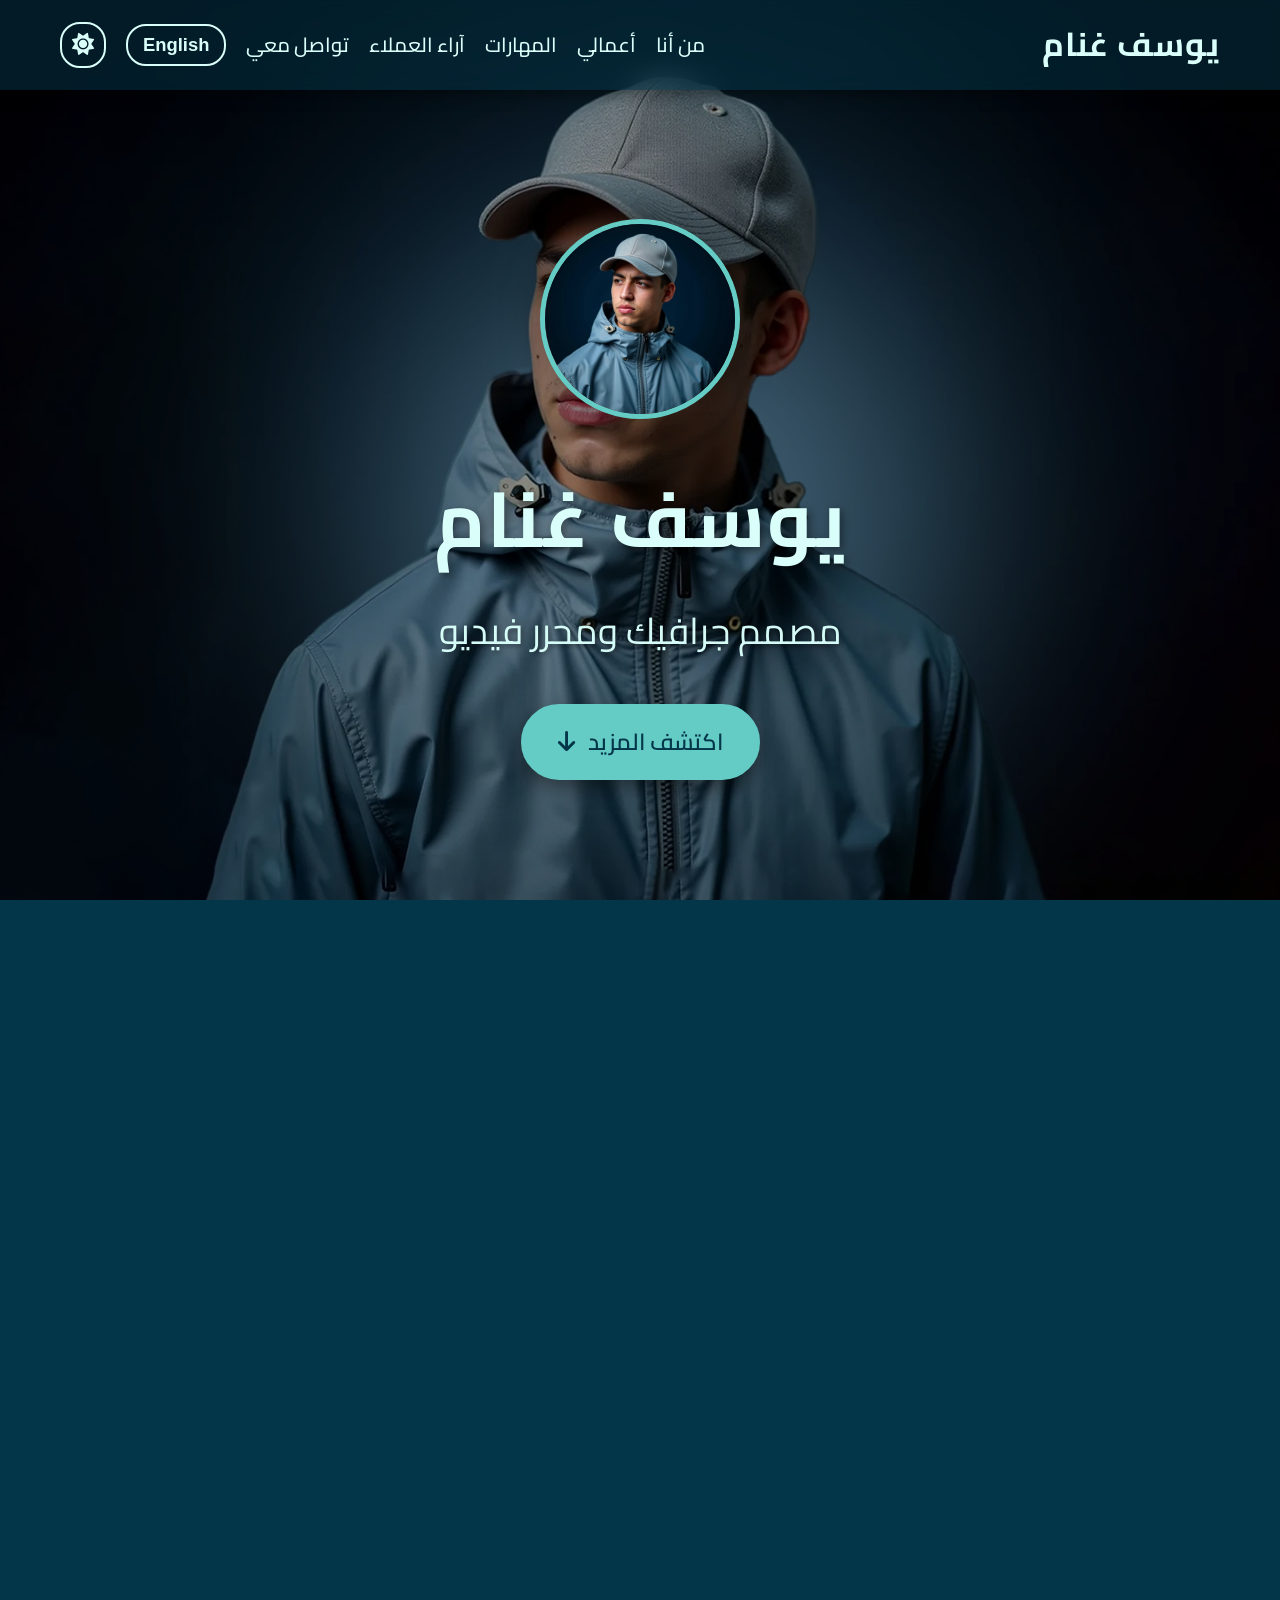
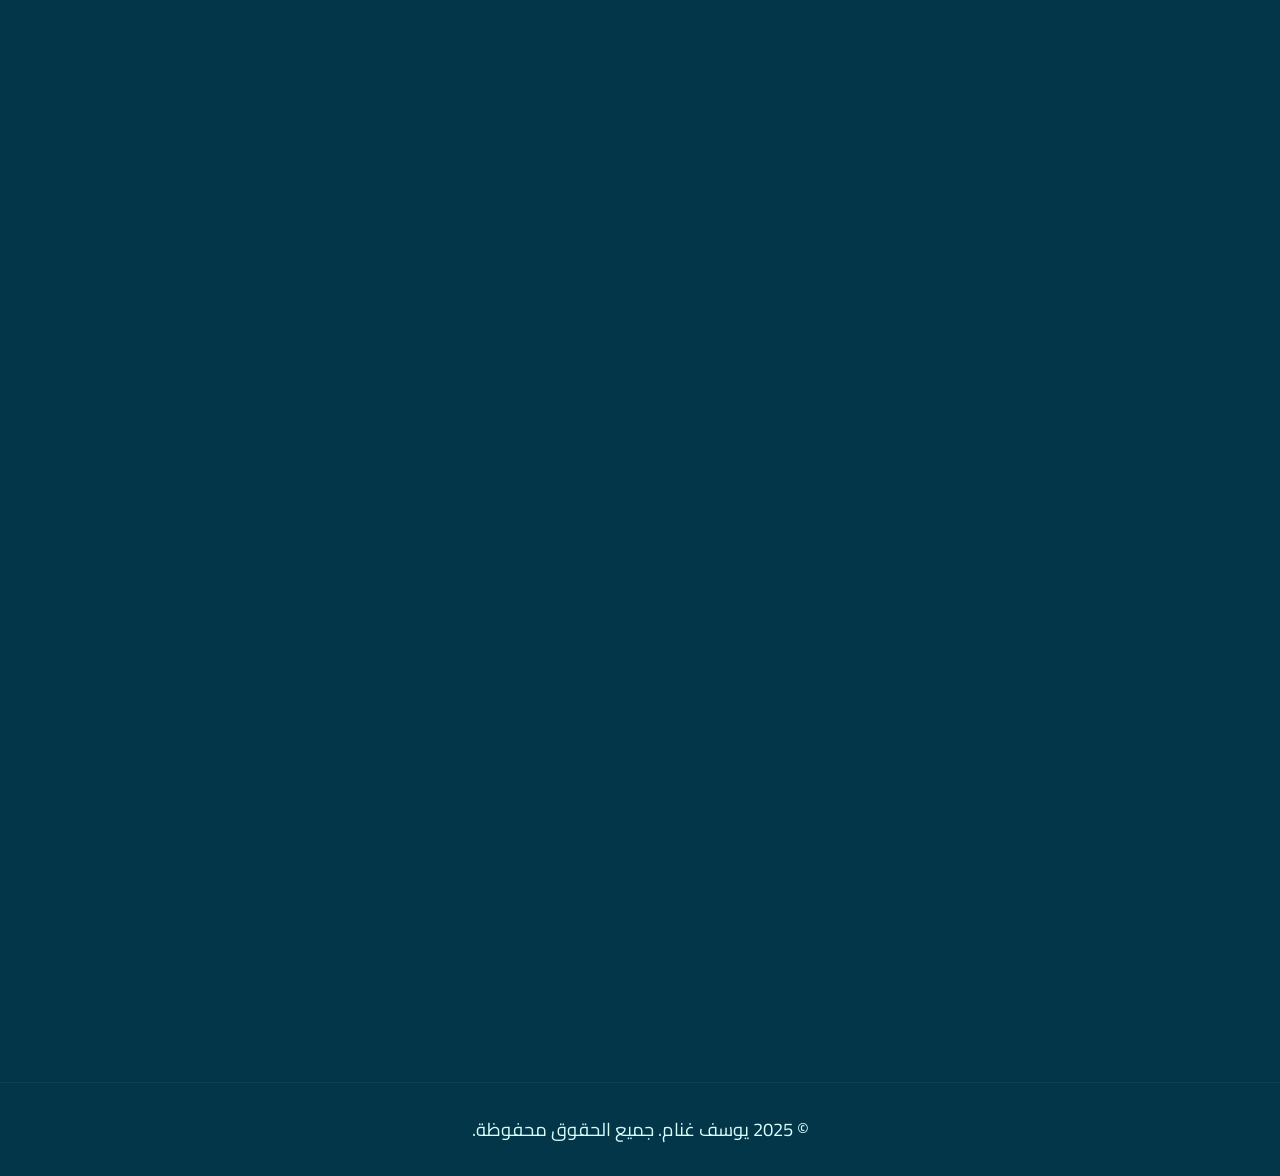
==== commit 0bcfcbc9: "Update index.html" ====
--- a/index.html
+++ b/index.html
@@ -482,6 +482,13 @@
             margin-right: auto;
         }
         
+        /* UPDATED: Text animation for About Me */
+        #about-content .char, #about-content .word {
+            transform: translateY(120px);
+            transition: transform 0.5s cubic-bezier(0.22, 1, 0.36, 1);
+            display: inline-block; /* Crucial for transforms */
+        }
+        
         /* --- PORTFOLIO & SKILLS CARDS --- */
         .card {
             background-color: var(--secondary-bg);
@@ -578,12 +585,27 @@
         .skill-card p { opacity: 0.9; }
 
         /* --- TESTIMONIALS SECTION --- */
+        /* NEW: Animated Gradient Background */
+        @keyframes animated-gradient {
+            0% { background-position: 0% 50%; }
+            50% { background-position: 100% 50%; }
+            100% { background-position: 0% 50%; }
+        }
+
         #testimonials {
-            background: var(--secondary-bg);
             padding: 80px 0;
             position: relative;
             transition: background-color 0.4s ease;
             overflow: hidden;
+            background: linear-gradient(45deg, var(--primary-bg), var(--secondary-bg), var(--primary-bg));
+            background-size: 200% 200%;
+            animation: animated-gradient 15s ease infinite;
+        }
+        
+        body.light-mode #testimonials {
+            background: linear-gradient(45deg, #e0f0ff, #ffffff, #e0f0ff);
+            background-size: 200% 200%;
+            animation: animated-gradient 15s ease infinite;
         }
 
         .testimonial-container {
@@ -670,6 +692,16 @@
         }
 
         /* --- CONTACT SECTION --- */
+        /* NEW: Spotlight effect for contact section */
+        #contact.glass-section {
+            background: radial-gradient(circle at var(--x, 50%) var(--y, 50%), rgba(23, 107, 135, 0.95), var(--glass-bg) 40%);
+            transition: background 0.2s ease;
+        }
+        
+        body.light-mode #contact.glass-section {
+             background: radial-gradient(circle at var(--x, 50%) var(--y, 50%), rgba(255, 255, 255, 0.9), var(--glass-bg) 40%);
+        }
+
         #contact.glass-section:hover {
             box-shadow: 0 10px 50px -10px var(--heading-color);
         }
@@ -1102,6 +1134,7 @@
 
             const langSwitcher = document.getElementById('lang-switcher');
             const htmlEl = document.documentElement;
+            let aboutTextInstance = null; // To hold the SplitType instance
 
             const setLanguage = (lang) => {
                 htmlEl.setAttribute('lang', lang);
@@ -1116,6 +1149,9 @@
                 
                 langSwitcher.textContent = lang === 'ar' ? 'English' : 'العربية';
                 localStorage.setItem('language', lang);
+
+                // Re-initialize text animation on language change
+                initAboutTextAnimation();
             };
 
             langSwitcher.addEventListener('click', () => {
@@ -1229,6 +1265,11 @@
                 entries.forEach(entry => {
                     if (entry.isIntersecting) {
                         entry.target.classList.add('is-visible');
+                        
+                        if (entry.target.id === 'about') {
+                           animateAboutText();
+                        }
+
                         observer.unobserve(entry.target);
                     }
                 });
@@ -1303,23 +1344,17 @@
 
                     scrollRightBtn.addEventListener('click', () => {
                         const maxScrollLeft = slider.scrollWidth - slider.clientWidth;
-                        // Check if we are at the end (with a small tolerance)
                         if (slider.scrollLeft >= maxScrollLeft - 1) {
-                            // If at the end, loop to the beginning
                             slider.scrollTo({ left: 0, behavior: 'smooth' });
                         } else {
-                            // Otherwise, scroll right
                             slider.scrollBy({ left: scrollAmount, behavior: 'smooth' });
                         }
                     });
 
                     scrollLeftBtn.addEventListener('click', () => {
-                        // Check if we are at the beginning
                         if (slider.scrollLeft === 0) {
-                            // If at the beginning, loop to the end
                             slider.scrollTo({ left: slider.scrollWidth, behavior: 'smooth' });
                         } else {
-                            // Otherwise, scroll left
                             slider.scrollBy({ left: -scrollAmount, behavior: 'smooth' });
                         }
                     });
@@ -1335,6 +1370,47 @@
                     "max-glare": 0.2
                 });
             }
+
+            // --- UPDATED: ABOUT ME TEXT ANIMATION ---
+            function initAboutTextAnimation() {
+                const aboutText = document.querySelector('#about-content p');
+                if (aboutText) {
+                    if(aboutTextInstance) {
+                        aboutTextInstance.revert();
+                    }
+                    const currentLang = document.documentElement.getAttribute('lang') || 'ar';
+                    // If Arabic, split by words to preserve letter connections. Otherwise, split by chars.
+                    const splitType = currentLang === 'ar' ? 'words' : 'chars';
+                    aboutTextInstance = new SplitType(aboutText, { types: splitType });
+                }
+            }
+            
+            function animateAboutText() {
+                const currentLang = document.documentElement.getAttribute('lang') || 'ar';
+                const selector = currentLang === 'ar' ? '#about-content .word' : '#about-content .char';
+                const elements = document.querySelectorAll(selector);
+                elements.forEach((el, i) => {
+                    setTimeout(() => {
+                        el.style.transform = 'translateY(0)';
+                    }, i * (currentLang === 'ar' ? 50 : 5)); // Slower stagger for words
+                });
+            }
+
+            // --- NEW: CONTACT SECTION SPOTLIGHT EFFECT ---
+            const contactSection = document.getElementById('contact');
+            if (contactSection) {
+                contactSection.addEventListener('mousemove', e => {
+                    const rect = contactSection.getBoundingClientRect();
+                    const x = e.clientX - rect.left;
+                    const y = e.clientY - rect.top;
+                    contactSection.style.setProperty('--x', `${(x / rect.width) * 100}%`);
+                    contactSection.style.setProperty('--y', `${(y / rect.height) * 100}%`);
+                });
+                 contactSection.addEventListener('mouseleave', () => {
+                    contactSection.style.setProperty('--x', `50%`);
+                    contactSection.style.setProperty('--y', `50%`);
+                });
+            }
         });
     </script>
 </body>
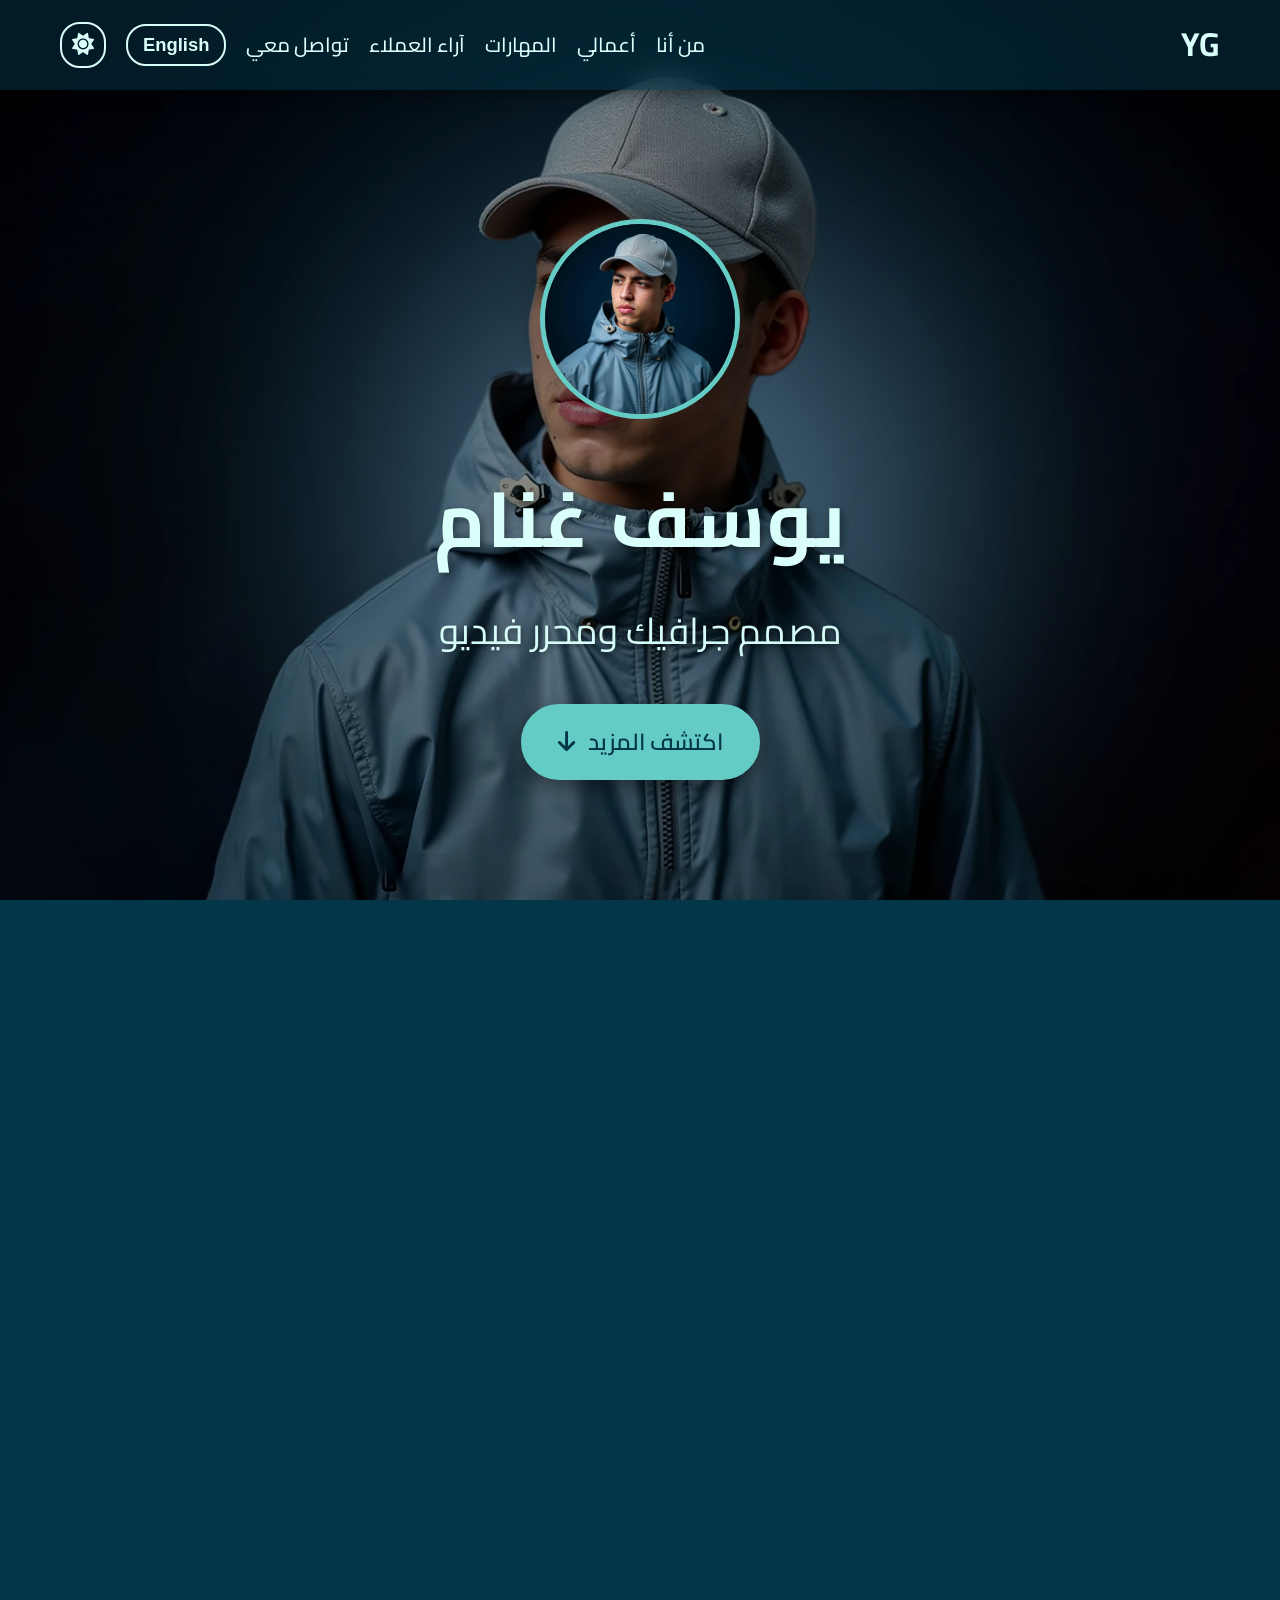
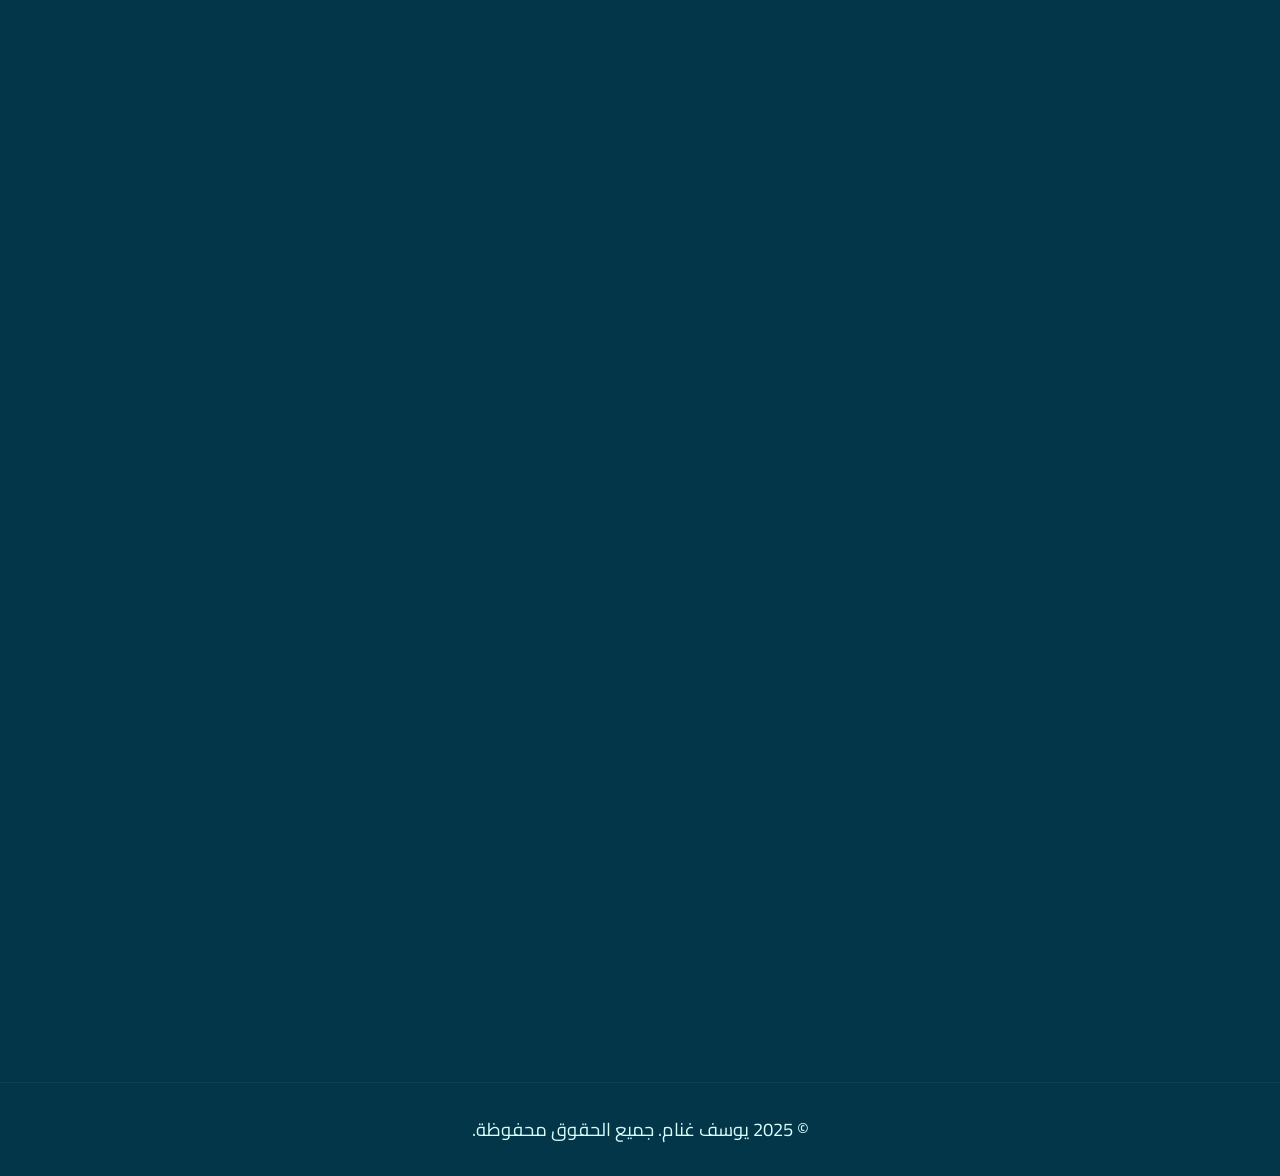
==== commit 6d4b093a: "Update index.html" ====
--- a/index.html
+++ b/index.html
@@ -915,10 +915,12 @@
                     </div>
                     <!-- Portfolio Item 2 -->
                     <div class="portfolio-item card">
-                         <img src="images/post.jpg" alt="Educational Content Series" onerror="this.onerror=null; this.src='https://placehold.co/600x400/176B87/DAFFFB?text=Project+2';">
+                        <a href="https://www.facebook.com/profile.php?id=61555408544326" target="_blank">
+                            <img src="images/post.jpg" alt="Educational Content Series" onerror="this.onerror=null; this.src='https://placehold.co/600x400/176B87/DAFFFB?text=Project+2';">
+                        </a>
                         <h3 data-lang-key="portfolio2_title">سلسلة محتوى تعليمي</h3>
                         <p data-lang-key="portfolio2_p">صممت وأنتجت أكثر من 150 مادة مرئية جذابة للخدمات التعليمية، بما في ذلك العروض التقديمية والرسوم البيانية وتراكبات الفيديو.</p>
-                        <a href="https://www.behance.net/" target="_blank" class="btn" data-lang-key="portfolio_button">عرض المشروع</a>
+                        <a href="https://www.facebook.com/profile.php?id=61555408544326" target="_blank" class="btn" data-lang-key="portfolio_button">عرض المشروع</a>
                     </div>
                     <!-- Portfolio Item 3 -->
                     <div class="portfolio-item card">
@@ -931,10 +933,12 @@
                     </div>
                     <!-- Portfolio Item 4 -->
                     <div class="portfolio-item card">
-                        <img src="images/44.png" alt="Thumbnail Design" onerror="this.onerror=null; this.src='https://placehold.co/600x400/176B87/DAFFFB?text=Project+4';">
+                        <a href="https://www.behance.net/gallery/227914985/BUNZ-Identity-Campaign-Design-for-a-Burger" target="_blank">
+                            <img src="images/44.png" alt="Thumbnail Design" onerror="this.onerror=null; this.src='https://placehold.co/600x400/176B87/DAFFFB?text=Project+4';">
+                        </a>
                         <h3 data-lang-key="portfolio4_title">تصميم الصور المصغرة</h3>
                         <p data-lang-key="portfolio4_p">قمت بإنشاء صور مصغرة جذابة ومغرية للنقر لمقاطع فيديو يوتيوب. ركزت على التسلسل الهرمي البصري والصور المقنعة لزيادة معدلات النقر.</p>
-                        <a href="https://www.behance.net/" target="_blank" class="btn" data-lang-key="portfolio_button">عرض المشروع</a>
+                        <a href="https://youtu.be/DZeRlIpi7vA?si=EObJrEPw734aOP8d" target="_blank" class="btn" data-lang-key="portfolio_button">عرض المشروع</a>
                     </div>
                 </div>
             </div>
@@ -1049,7 +1053,7 @@
             // --- TRANSLATIONS & LANGUAGE SWITCHER ---
             const translations = {
                 en: {
-                    brand: "Youssef Ghannam",
+                    brand: "YG",
                     nav_about: "About",
                     nav_portfolio: "Portfolio",
                     nav_skills: "Skills",
@@ -1090,7 +1094,7 @@
                     footer_text: "&copy; 2025 Youssef Ghannam. All rights reserved."
                 },
                 ar: {
-                    brand: "يوسف غنام",
+                    brand: "YG",
                     nav_about: "من أنا",
                     nav_portfolio: "أعمالي",
                     nav_skills: "المهارات",
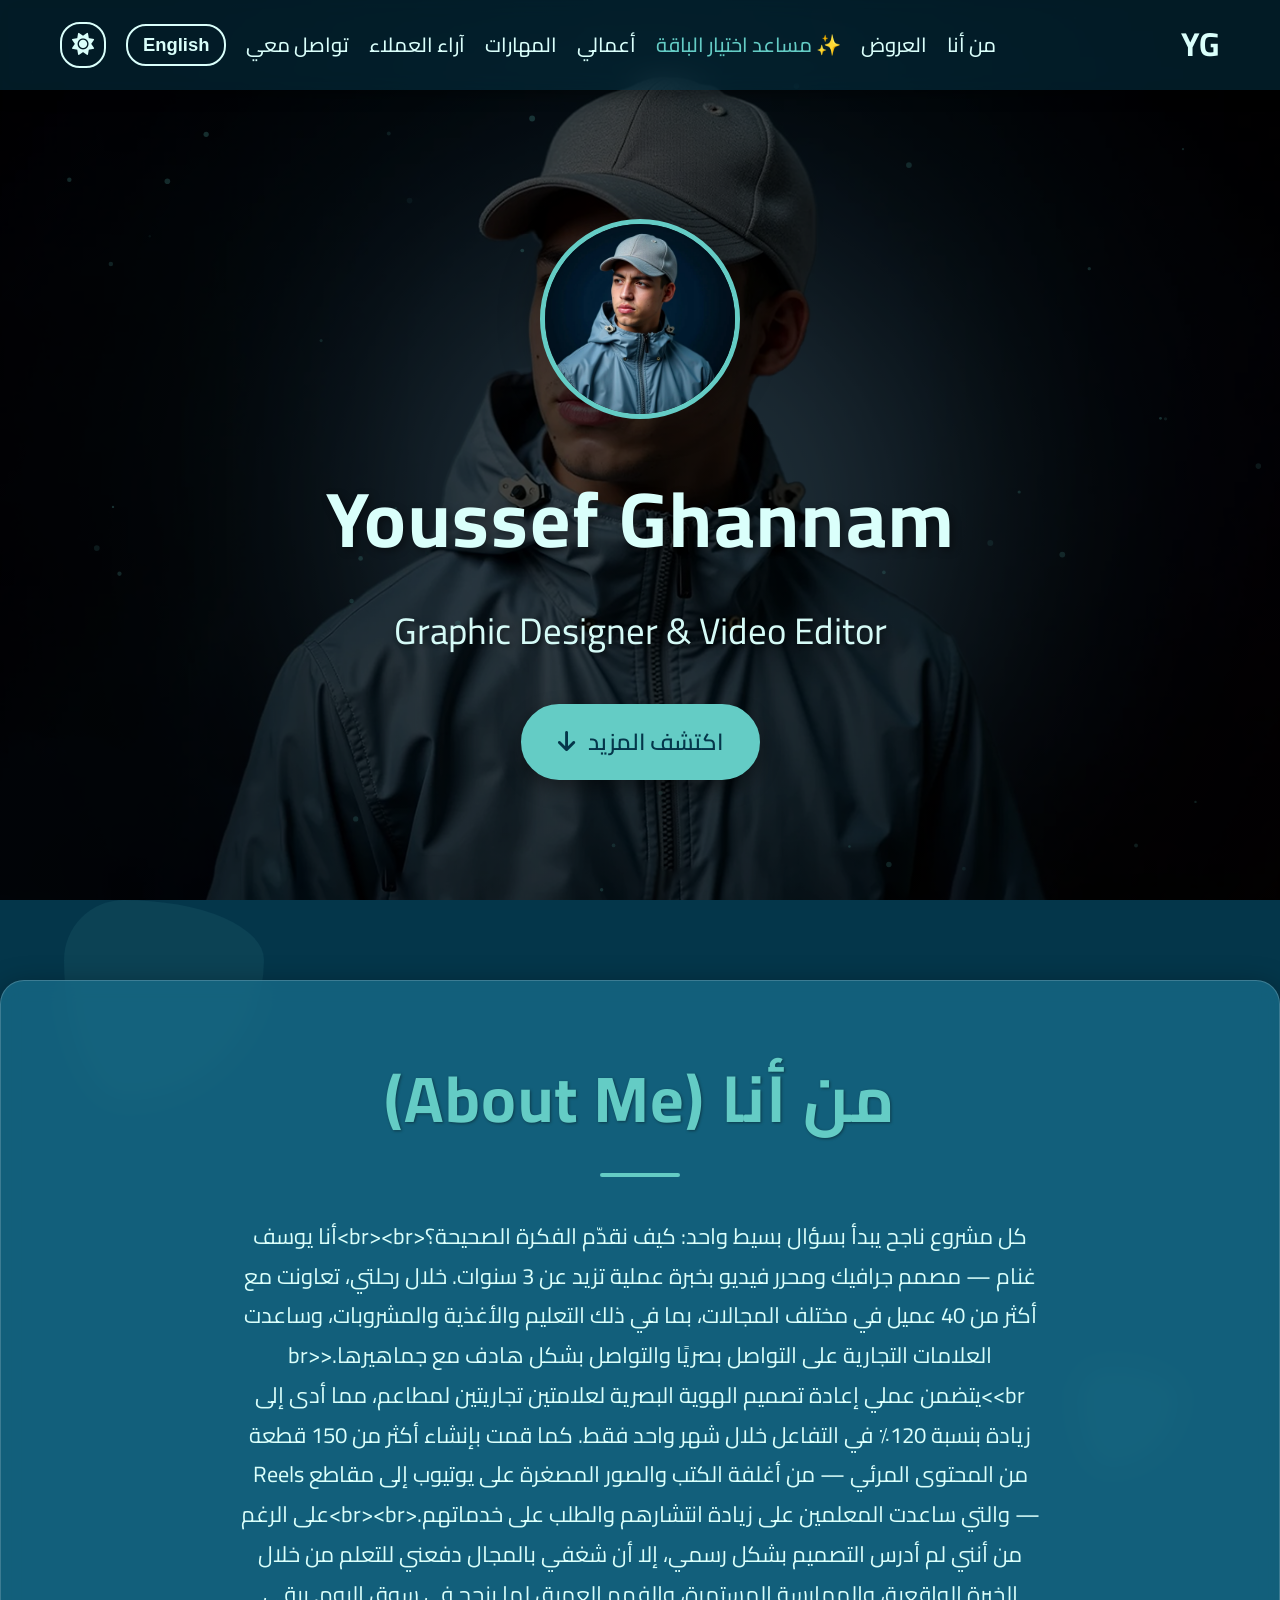
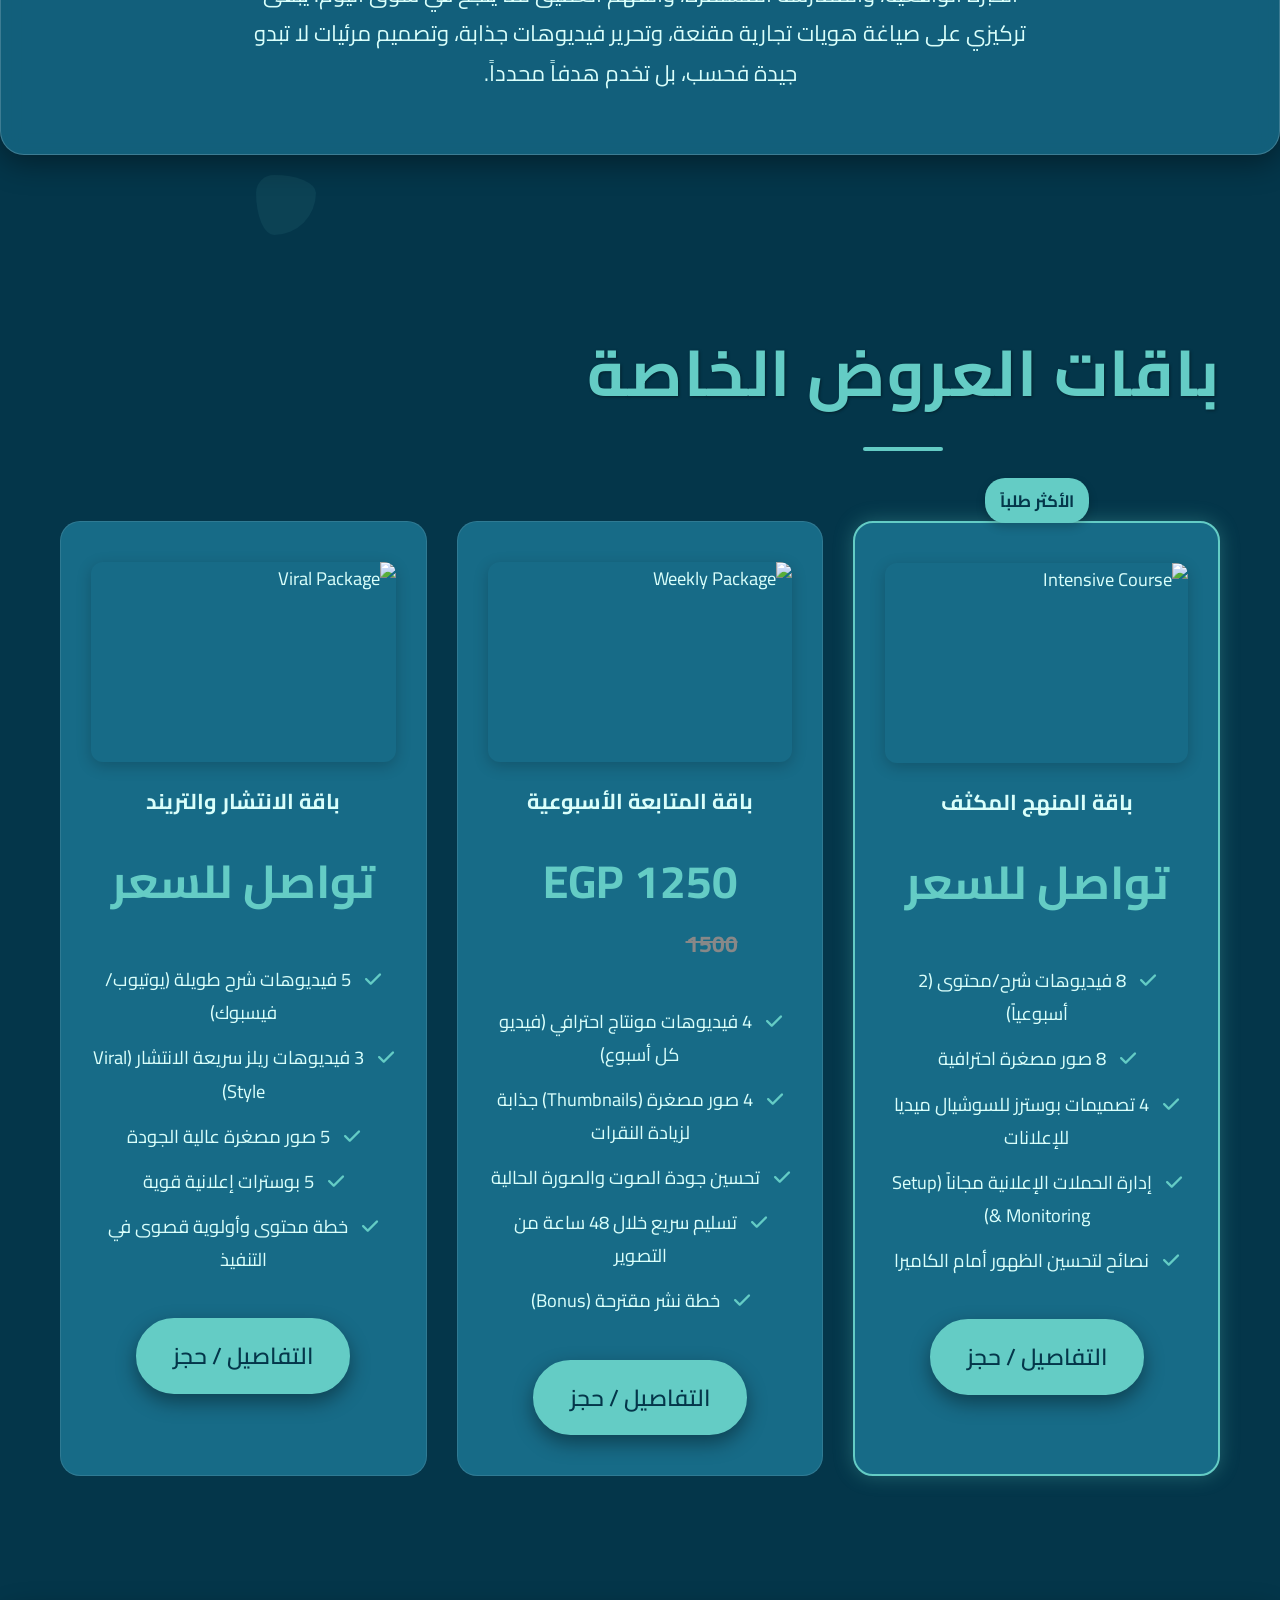
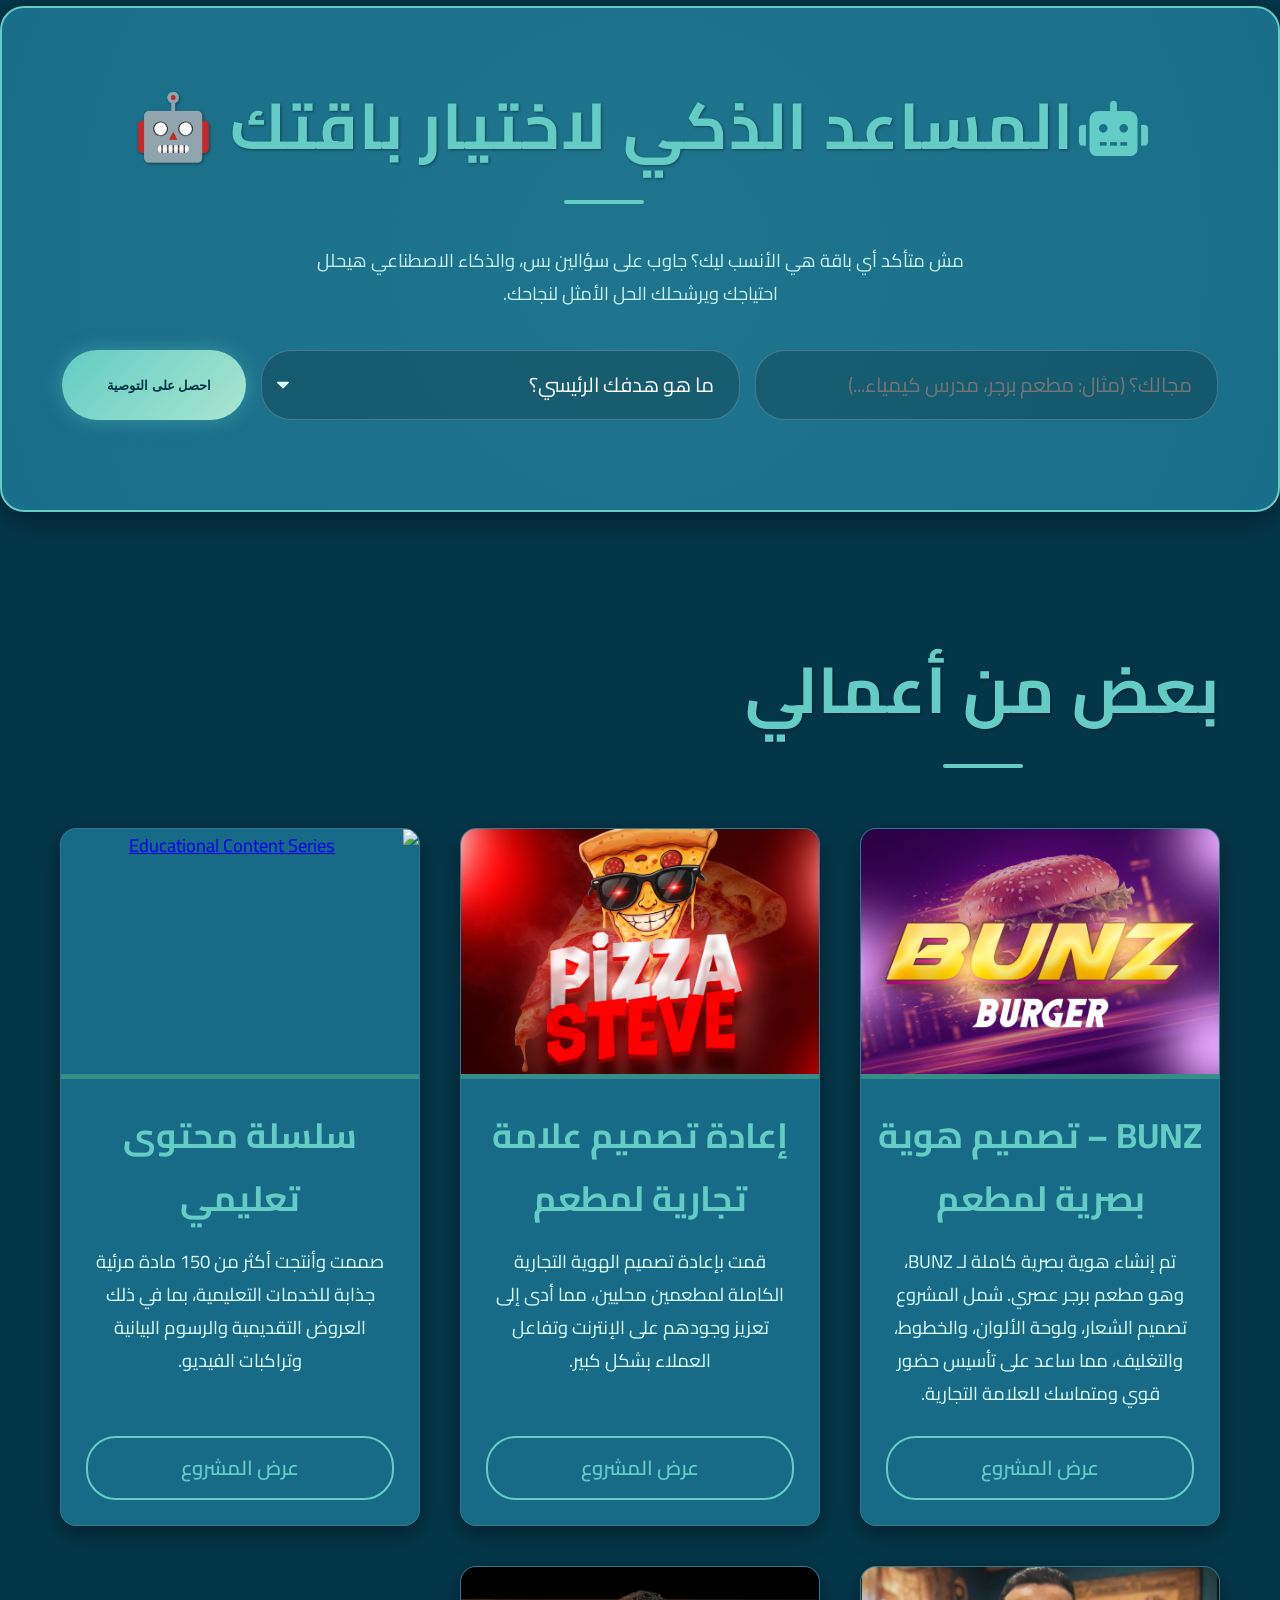
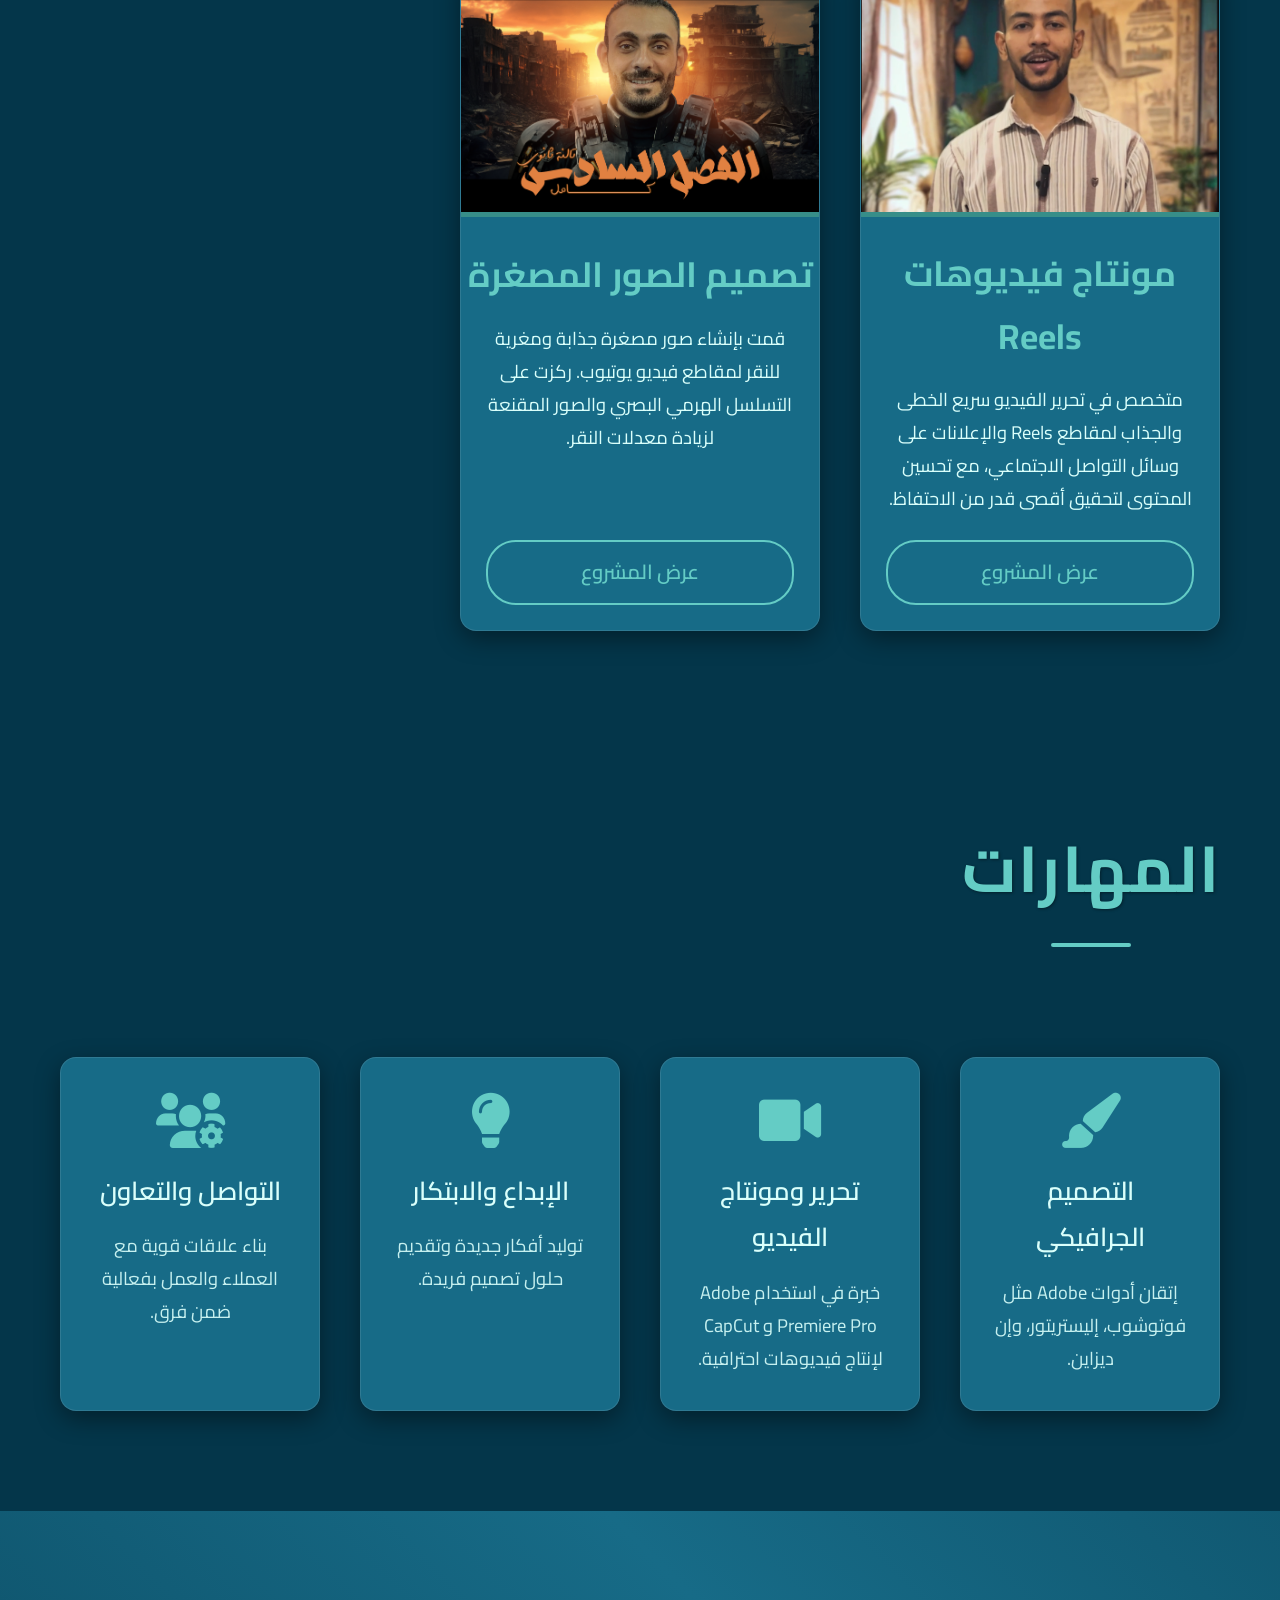
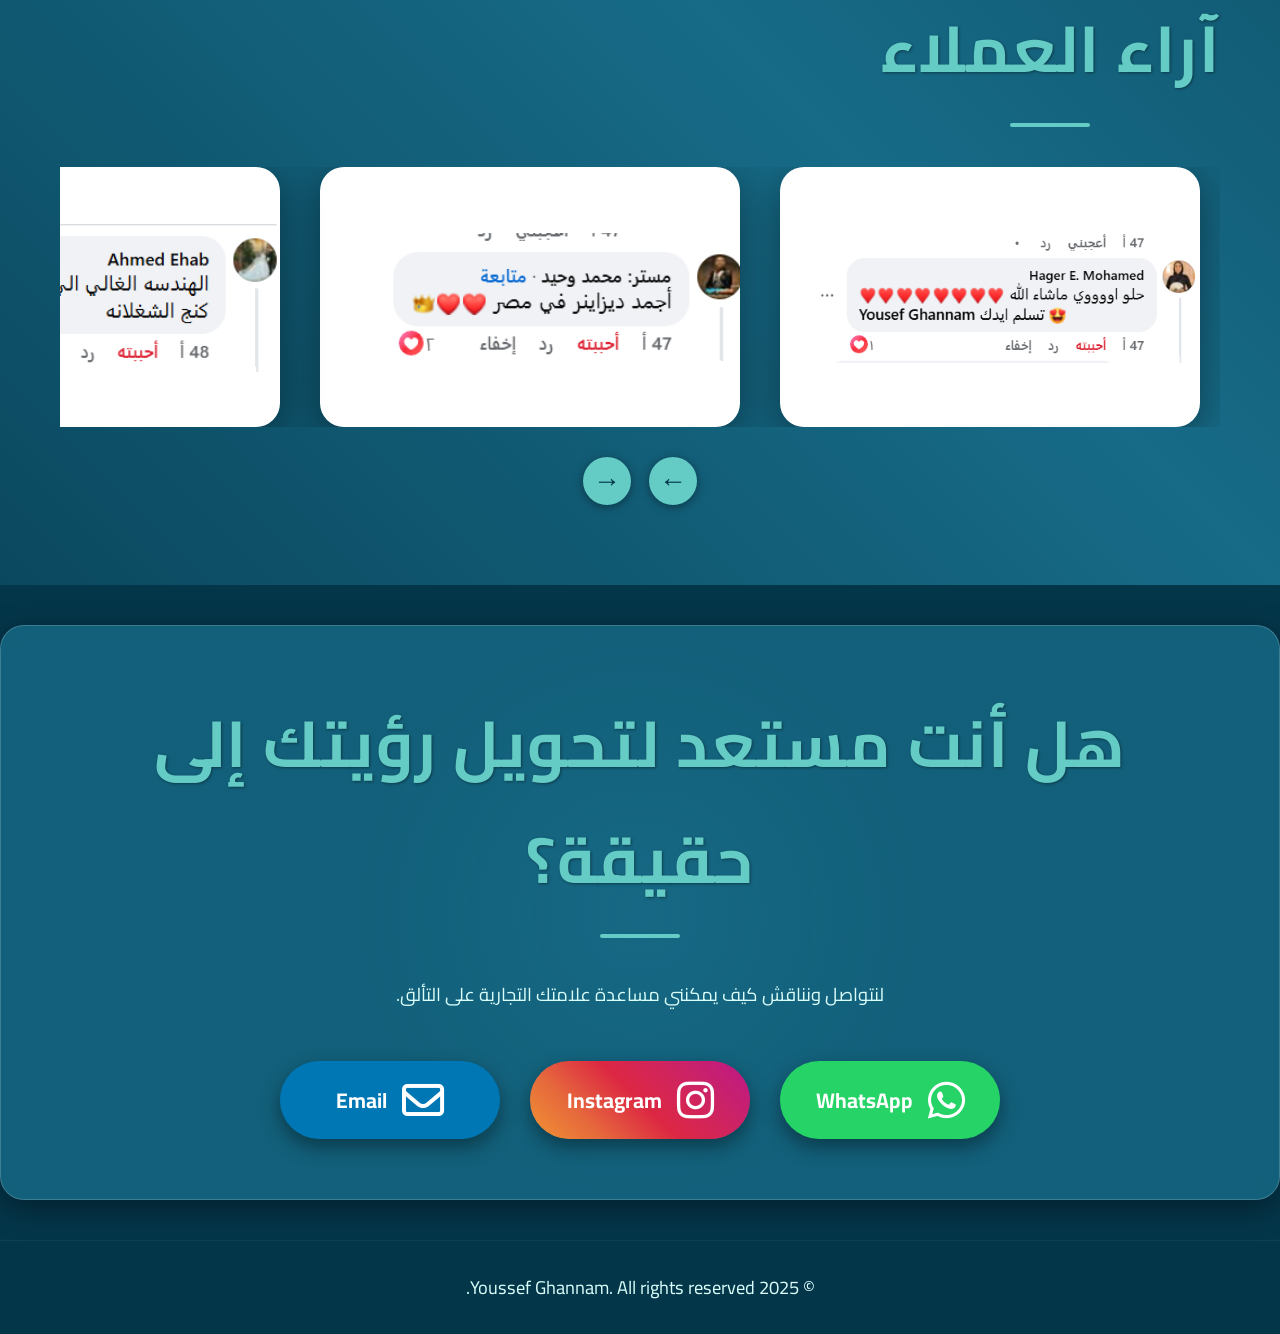
==== commit 5e0a43e9: "Update index.html" ====
--- a/index.html
+++ b/index.html
@@ -1,19 +1,26 @@
 <!DOCTYPE html>
 <html lang="ar" dir="rtl">
+
 <head>
     <meta charset="UTF-8">
     <meta name="viewport" content="width=device-width, initial-scale=1.0">
     <!-- META DESCRIPTION FOR SEO -->
-    <meta name="description" content="بورتفوليو يوسف غنام، مصمم جرافيك ومحرر فيديو محترف. متخصص في تصميم الهوية البصرية، مونتاج الفيديو، وإنشاء المحتوى الجذاب.">
-    
+    <meta name="description"
+        content="بورتفوليو يوسف غنام، مصمم جرافيك ومحرر فيديو محترف. متخصص في تصميم الهوية البصرية، مونتاج الفيديو، وإنشاء المحتوى الجذاب.">
+
     <title>Youssef Ghannam - Graphic Designer & Video Editor</title>
-    
+
     <!-- External Libraries -->
     <link rel="stylesheet" href="https://cdnjs.cloudflare.com/ajax/libs/font-awesome/6.0.0-beta3/css/all.min.css">
     <link href="https://fonts.googleapis.com/css2?family=Inter:wght@300;400;600;700&display=swap" rel="stylesheet">
     <link href="https://fonts.googleapis.com/css2?family=Cairo:wght@400;600;700&display=swap" rel="stylesheet">
-    
-    <!-- Main Stylesheet -->
+
+    <!-- Scripts -->
+    <script src="https://unpkg.com/split-type"></script>
+    <script src="https://cdnjs.cloudflare.com/ajax/libs/vanilla-tilt/1.7.0/vanilla-tilt.min.js"></script>
+    <!-- Markdown Parser for AI Response -->
+    <script src="https://cdn.jsdelivr.net/npm/marked/marked.min.js"></script>
+
     <style>
         /* --- VARIABLES & RESETS --- */
         :root {
@@ -30,11 +37,14 @@
             --shadow-color: rgba(0, 0, 0, 0.4);
             --font-en: 'Inter', sans-serif;
             --font-ar: 'Cairo', sans-serif;
+            --glow-color: #64CCC5;
+            --ai-gradient: linear-gradient(135deg, #64CCC5 0%, #a8e6cf 100%);
         }
 
         body.light-mode {
             /* Light Mode Colors */
-            --primary-bg: #F0F8FF; /* Alice Blue */
+            --primary-bg: #F0F8FF;
+            /* Alice Blue */
             --secondary-bg: #FFFFFF;
             --glass-bg: rgba(255, 255, 255, 0.7);
             --text-color: #04364A;
@@ -61,19 +71,21 @@
             scroll-behavior: smooth;
             overflow-x: hidden;
             transition: background-color 0.4s ease, color 0.4s ease;
-            cursor: none; /* Hide default cursor */
-        }
-        
+            cursor: none;
+            /* Hide default cursor */
+        }
+
         body.no-scroll {
             overflow: hidden;
         }
-        
+
         html[lang="en"] body {
             font-family: var(--font-en);
         }
-        
+
         /* --- CUSTOM CURSOR --- */
-        .cursor-dot, .cursor-outline {
+        .cursor-dot,
+        .cursor-outline {
             pointer-events: none;
             position: fixed;
             top: 50%;
@@ -84,25 +96,32 @@
             opacity: 0;
             transition: opacity 0.3s ease-in-out, transform 0.2s ease-in-out;
         }
+
         .cursor-dot {
             width: 8px;
             height: 8px;
             background-color: var(--heading-color);
         }
+
         .cursor-outline {
             width: 40px;
             height: 40px;
             border: 2px solid var(--heading-color);
         }
-        body:hover .cursor-dot, body:hover .cursor-outline {
+
+        body:hover .cursor-dot,
+        body:hover .cursor-outline {
             opacity: 1;
         }
+
         .cursor-interact {
             transform: translate(-50%, -50%) scale(1.5);
         }
-        
-        a, button {
-            cursor: none; /* Apply to all interactive elements */
+
+        a,
+        button {
+            cursor: none;
+            /* Apply to all interactive elements */
         }
 
         .container {
@@ -129,15 +148,22 @@
             position: relative;
             z-index: 1;
         }
-        
+
         body.light-mode .glass-section {
-             border: 1px solid rgba(0, 0, 0, 0.1);
+            border: 1px solid rgba(0, 0, 0, 0.1);
         }
 
         /* --- ANIMATIONS --- */
         @keyframes fadeIn {
-            from { opacity: 0; transform: translateY(20px); }
-            to { opacity: 1; transform: translateY(0); }
+            from {
+                opacity: 0;
+                transform: translateY(20px);
+            }
+
+            to {
+                opacity: 1;
+                transform: translateY(0);
+            }
         }
 
         .animated-section {
@@ -153,7 +179,7 @@
 
         /* --- NAVBAR --- */
         .navbar {
-            background-color: rgba(4, 54, 74, 0.5); 
+            background-color: rgba(4, 54, 74, 0.5);
             backdrop-filter: blur(12px);
             -webkit-backdrop-filter: blur(12px);
             position: fixed;
@@ -165,7 +191,7 @@
             box-shadow: 0 4px 15px var(--shadow-color);
             transition: background-color 0.4s ease, box-shadow 0.4s ease;
         }
-        
+
         body.light-mode .navbar {
             background-color: rgba(240, 248, 255, 0.6);
         }
@@ -218,10 +244,11 @@
         .nav-links a.active::after {
             width: 100%;
         }
+
         .nav-links a:hover {
             color: var(--heading-color);
         }
-        
+
         .nav-button {
             background: transparent;
             color: var(--accent-light);
@@ -233,20 +260,23 @@
             transition: background-color 0.3s, color 0.3s, border-color 0.3s, transform 0.3s;
             font-size: 1em;
         }
+
         .nav-button:hover {
             background-color: var(--heading-color);
             color: var(--text-dark-on-accent);
             border-color: var(--heading-color);
             transform: scale(1.05);
         }
-        
+
         #theme-switcher {
             font-size: 1.2em;
             padding: 8px 10px;
         }
 
-        li { list-style: none; }
-        
+        li {
+            list-style: none;
+        }
+
         /* --- HAMBURGER MENU --- */
         .nav-toggle {
             display: none;
@@ -278,12 +308,25 @@
             transition: all 0.25s ease-in-out;
         }
 
-        .hamburger::before { transform: translateY(-8px); }
-        .hamburger::after { transform: translateY(8px); }
-
-        .nav-open .hamburger { background: transparent; }
-        .nav-open .hamburger::before { transform: rotate(45deg); }
-        .nav-open .hamburger::after { transform: rotate(-45deg); }
+        .hamburger::before {
+            transform: translateY(-8px);
+        }
+
+        .hamburger::after {
+            transform: translateY(8px);
+        }
+
+        .nav-open .hamburger {
+            background: transparent;
+        }
+
+        .nav-open .hamburger::before {
+            transform: rotate(45deg);
+        }
+
+        .nav-open .hamburger::after {
+            transform: rotate(-45deg);
+        }
 
         /* --- HERO SECTION --- */
         .hero-section {
@@ -291,13 +334,16 @@
             height: 100vh;
             display: flex;
             flex-direction: column;
-            justify-content: flex-end; /* Push content to the bottom */
-            padding-bottom: 10vh; /* Add space from the bottom edge */
+            justify-content: flex-end;
+            /* Push content to the bottom */
+            padding-bottom: 10vh;
+            /* Add space from the bottom edge */
             align-items: center;
             text-align: center;
             color: var(--text-color);
             background-color: var(--primary-bg);
-            background-image: url('images/11.png');
+            /* Fallback or if image is missing */
+            background-image: linear-gradient(rgba(0,0,0,0.5), rgba(0,0,0,0.5)), url('images/11.png');
             background-size: cover;
             background-position: center;
             background-repeat: no-repeat;
@@ -324,9 +370,9 @@
             z-index: 1;
             transition: background-color 0.4s ease;
         }
-        
+
         body.light-mode .hero-section::before {
-             background-color: rgba(255, 255, 255, 0.2);
+            background-color: rgba(255, 255, 255, 0.2);
         }
 
         .hero-content {
@@ -366,7 +412,7 @@
             opacity: 0.98;
             text-shadow: 2px 2px 5px var(--shadow-color);
         }
-        
+
         body.light-mode .hero-section h1,
         body.light-mode .hero-section .tagline {
             text-shadow: 1px 1px 3px rgba(0, 0, 0, 0.3);
@@ -383,8 +429,10 @@
             box-shadow: 0 8px 20px var(--shadow-color);
             position: relative;
             overflow: hidden;
-        }
-        
+            border: none;
+            cursor: pointer;
+        }
+
         .btn::before {
             content: '';
             position: absolute;
@@ -392,11 +440,11 @@
             left: -100%;
             width: 100%;
             height: 100%;
-            background: linear-gradient(120deg, rgba(255,255,255,0) 20%, rgba(255,255,255,0.2) 50%, rgba(255,255,255,0) 80%);
+            background: linear-gradient(120deg, rgba(255, 255, 255, 0) 20%, rgba(255, 255, 255, 0.2) 50%, rgba(255, 255, 255, 0) 80%);
             transition: left 0.6s ease-in-out;
             transform: skewX(-25deg);
         }
-        
+
         html[dir="rtl"] .btn::before {
             right: -100%;
             left: auto;
@@ -406,7 +454,7 @@
         .btn:hover::before {
             left: 100%;
         }
-        
+
         html[dir="rtl"] .btn:hover::before {
             right: 100%;
             left: auto;
@@ -449,30 +497,64 @@
             border-radius: 2px;
             transition: background-color 0.4s ease;
         }
-        
+
         /* --- ABOUT SECTION ENHANCEMENTS --- */
         .about-wrapper {
             position: relative;
             padding: 40px 0;
             overflow: hidden;
         }
+
         .floating-shape {
             position: absolute;
-            border-radius: 30% 70% 70% 30% / 30% 30% 70% 70%; /* Organic blob shape */
+            border-radius: 30% 70% 70% 30% / 30% 30% 70% 70%;
+            /* Organic blob shape */
             background-color: var(--heading-color);
             opacity: 0.08;
             z-index: 0;
             animation: float 20s ease-in-out infinite;
             transition: background-color 0.4s ease;
         }
-        .shape1 { width: 200px; height: 200px; top: 0; left: 5%; animation-delay: 0s; }
-        .shape2 { width: 100px; height: 100px; top: 50%; right: 8%; animation-delay: 7s; }
-        .shape3 { width: 60px; height: 60px; bottom: 0; left: 20%; animation-delay: 14s; }
+
+        .shape1 {
+            width: 200px;
+            height: 200px;
+            top: 0;
+            left: 5%;
+            animation-delay: 0s;
+        }
+
+        .shape2 {
+            width: 100px;
+            height: 100px;
+            top: 50%;
+            right: 8%;
+            animation-delay: 7s;
+        }
+
+        .shape3 {
+            width: 60px;
+            height: 60px;
+            bottom: 0;
+            left: 20%;
+            animation-delay: 14s;
+        }
 
         @keyframes float {
-            0% { transform: translateY(0px) rotate(0deg); border-radius: 30% 70% 70% 30% / 30% 30% 70% 70%; }
-            50% { transform: translateY(-40px) rotate(180deg); border-radius: 70% 30% 30% 70% / 70% 70% 30% 30%; }
-            100% { transform: translateY(0px) rotate(360deg); border-radius: 30% 70% 70% 30% / 30% 30% 70% 70%; }
+            0% {
+                transform: translateY(0px) rotate(0deg);
+                border-radius: 30% 70% 70% 30% / 30% 30% 70% 70%;
+            }
+
+            50% {
+                transform: translateY(-40px) rotate(180deg);
+                border-radius: 70% 30% 30% 70% / 70% 70% 30% 30%;
+            }
+
+            100% {
+                transform: translateY(0px) rotate(360deg);
+                border-radius: 30% 70% 70% 30% / 30% 30% 70% 70%;
+            }
         }
 
         #about-content p {
@@ -481,14 +563,16 @@
             margin-left: auto;
             margin-right: auto;
         }
-        
+
         /* UPDATED: Text animation for About Me */
-        #about-content .char, #about-content .word {
+        #about-content .char,
+        #about-content .word {
             transform: translateY(120px);
             transition: transform 0.5s cubic-bezier(0.22, 1, 0.36, 1);
-            display: inline-block; /* Crucial for transforms */
-        }
-        
+            display: inline-block;
+            /* Crucial for transforms */
+        }
+
         /* --- PORTFOLIO & SKILLS CARDS --- */
         .card {
             background-color: var(--secondary-bg);
@@ -498,28 +582,40 @@
             transition: transform 0.4s ease, box-shadow 0.4s ease, background-color 0.4s ease;
             text-align: center;
             border: 1px solid rgba(255, 255, 255, 0.1);
-            transform-style: preserve-3d; /* For tilt effect */
-        }
+            transform-style: preserve-3d;
+            /* For tilt effect */
+        }
+
         .card:hover {
             box-shadow: 0 15px 40px var(--heading-color);
         }
+
         body.light-mode .card {
             border: 1px solid rgba(0, 0, 0, 0.1);
         }
-        
-        .portfolio-grid, .skills-grid {
+
+        .portfolio-grid,
+        .skills-grid {
             display: grid;
             gap: 40px;
             padding: 20px 0;
         }
-        .portfolio-grid { grid-template-columns: repeat(auto-fit, minmax(300px, 1fr)); }
-        .skills-grid { grid-template-columns: repeat(auto-fit, minmax(260px, 1fr)); margin-top: 50px; }
+
+        .portfolio-grid {
+            grid-template-columns: repeat(auto-fit, minmax(300px, 1fr));
+        }
+
+        .skills-grid {
+            grid-template-columns: repeat(auto-fit, minmax(260px, 1fr));
+            margin-top: 50px;
+        }
 
         .portfolio-item {
             display: flex;
             flex-direction: column;
             justify-content: space-between;
         }
+
         .portfolio-item img {
             width: 100%;
             height: 250px;
@@ -528,7 +624,11 @@
             border-bottom: 5px solid var(--accent-blue-dark);
             transition: transform 0.3s ease;
         }
-        .portfolio-item img:hover { transform: scale(1.03); }
+
+        .portfolio-item img:hover {
+            transform: scale(1.03);
+        }
+
         .portfolio-item h3 {
             font-size: 1.9em;
             margin: 25px 0 15px;
@@ -538,12 +638,17 @@
             align-items: center;
             justify-content: center;
         }
-        html[lang="en"] .portfolio-item h3 { font-size: 1.6em; }
+
+        html[lang="en"] .portfolio-item h3 {
+            font-size: 1.6em;
+        }
+
         .portfolio-item p {
             padding: 0 25px;
             margin-bottom: 25px;
             flex-grow: 1;
         }
+
         .portfolio-item .btn {
             margin: 0 25px 25px;
             padding: 12px 30px;
@@ -554,26 +659,32 @@
             background-color: transparent;
             box-shadow: none;
         }
+
         .portfolio-item .btn:hover {
             background-color: var(--heading-color);
             color: var(--text-dark-on-accent);
             transform: translateY(-5px);
             box-shadow: 0 8px 20px var(--heading-color);
         }
-        
+
         .skill-card {
             padding: 35px 30px;
             display: flex;
             flex-direction: column;
             align-items: center;
         }
+
         .skill-card i {
             font-size: 3em;
             color: var(--heading-color);
             margin-bottom: 20px;
             transition: transform 0.4s cubic-bezier(0.25, 0.46, 0.45, 0.94);
         }
-        .skill-card:hover i { transform: scale(1.15) rotate(10deg); }
+
+        .skill-card:hover i {
+            transform: scale(1.15) rotate(10deg);
+        }
+
         .skill-card h3 {
             font-size: 1.4em;
             color: var(--text-color);
@@ -581,15 +692,29 @@
             font-weight: 600;
             min-height: 50px;
         }
-        html[lang="ar"] .skill-card h3 { min-height: 0; }
-        .skill-card p { opacity: 0.9; }
+
+        html[lang="ar"] .skill-card h3 {
+            min-height: 0;
+        }
+
+        .skill-card p {
+            opacity: 0.9;
+        }
 
         /* --- TESTIMONIALS SECTION --- */
         /* NEW: Animated Gradient Background */
         @keyframes animated-gradient {
-            0% { background-position: 0% 50%; }
-            50% { background-position: 100% 50%; }
-            100% { background-position: 0% 50%; }
+            0% {
+                background-position: 0% 50%;
+            }
+
+            50% {
+                background-position: 100% 50%;
+            }
+
+            100% {
+                background-position: 0% 50%;
+            }
         }
 
         #testimonials {
@@ -601,7 +726,7 @@
             background-size: 200% 200%;
             animation: animated-gradient 15s ease infinite;
         }
-        
+
         body.light-mode #testimonials {
             background: linear-gradient(45deg, #e0f0ff, #ffffff, #e0f0ff);
             background-size: 200% 200%;
@@ -619,12 +744,17 @@
             scroll-snap-type: x mandatory;
             -webkit-overflow-scrolling: touch;
         }
+
         .testimonial-container::-webkit-scrollbar {
-            display: none; /* Hide scrollbar for Chrome, Safari and Opera */
-        }
+            display: none;
+            /* Hide scrollbar for Chrome, Safari and Opera */
+        }
+
         .testimonial-container {
-            -ms-overflow-style: none;  /* IE and Edge */
-            scrollbar-width: none;  /* Firefox */
+            -ms-overflow-style: none;
+            /* IE and Edge */
+            scrollbar-width: none;
+            /* Firefox */
         }
 
         .testimonial-card {
@@ -646,7 +776,7 @@
             z-index: 2;
             scroll-snap-align: center;
         }
-        
+
         .testimonial-card img {
             width: 100%;
             height: 100%;
@@ -658,7 +788,7 @@
             display: block;
             margin: 0 auto;
         }
-        
+
         .testimonial-card:hover img {
             transform: scale(1.04);
             box-shadow: 0 18px 48px var(--heading-color);
@@ -671,6 +801,7 @@
             justify-content: center;
             gap: 18px;
         }
+
         .testimonial-controls button {
             background: var(--heading-color);
             color: var(--text-dark-on-accent);
@@ -686,6 +817,7 @@
             align-items: center;
             justify-content: center;
         }
+
         .testimonial-controls button:hover {
             background: var(--accent-blue-dark);
             transform: scale(1.13);
@@ -697,27 +829,47 @@
             background: radial-gradient(circle at var(--x, 50%) var(--y, 50%), rgba(23, 107, 135, 0.95), var(--glass-bg) 40%);
             transition: background 0.2s ease;
         }
-        
+
         body.light-mode #contact.glass-section {
-             background: radial-gradient(circle at var(--x, 50%) var(--y, 50%), rgba(255, 255, 255, 0.9), var(--glass-bg) 40%);
+            background: radial-gradient(circle at var(--x, 50%) var(--y, 50%), rgba(255, 255, 255, 0.9), var(--glass-bg) 40%);
         }
 
         #contact.glass-section:hover {
             box-shadow: 0 10px 50px -10px var(--heading-color);
         }
-        
+
         @keyframes icon-shake {
-            0%, 100% { transform: rotate(0deg); }
-            25% { transform: rotate(15deg); }
-            50% { transform: rotate(-15deg); }
-            75% { transform: rotate(10deg); }
+
+            0%,
+            100% {
+                transform: rotate(0deg);
+            }
+
+            25% {
+                transform: rotate(15deg);
+            }
+
+            50% {
+                transform: rotate(-15deg);
+            }
+
+            75% {
+                transform: rotate(10deg);
+            }
         }
 
         .contact-btn:hover i {
             animation: icon-shake 0.5s ease;
         }
-        
-        .contact-buttons { display: flex; justify-content: center; gap: 30px; flex-wrap: wrap; margin-top: 50px; }
+
+        .contact-buttons {
+            display: flex;
+            justify-content: center;
+            gap: 30px;
+            flex-wrap: wrap;
+            margin-top: 50px;
+        }
+
         .contact-btn {
             display: flex;
             align-items: center;
@@ -731,15 +883,49 @@
             justify-content: center;
             font-size: 1.15em;
         }
-        .contact-btn i { font-size: 2em; }
-        html[dir="rtl"] .contact-btn i { margin-left: 15px; }
-        html[dir="ltr"] .contact-btn i { margin-right: 15px; }
-        .whatsapp { background-color: #25D366; }
-        .whatsapp:hover { background-color: #1DA851; transform: translateY(-7px); box-shadow: 0 10px 25px rgba(37, 211, 102, 0.5); }
-        .instagram { background: linear-gradient(45deg, #f09433 0%, #e6683c 25%, #dc2743 50%, #cc2366 75%, #bc1888 100%); }
-        .instagram:hover { opacity: 0.9; transform: translateY(-7px); box-shadow: 0 10px 25px rgba(220, 39, 67, 0.5); }
-        .email { background-color: #0077B5; } /* LinkedIn Blue for Email */
-        .email:hover { background-color: #005582; transform: translateY(-7px); box-shadow: 0 10px 25px rgba(0, 119, 181, 0.5); }
+
+        .contact-btn i {
+            font-size: 2em;
+        }
+
+        html[dir="rtl"] .contact-btn i {
+            margin-left: 15px;
+        }
+
+        html[dir="ltr"] .contact-btn i {
+            margin-right: 15px;
+        }
+
+        .whatsapp {
+            background-color: #25D366;
+        }
+
+        .whatsapp:hover {
+            background-color: #1DA851;
+            transform: translateY(-7px);
+            box-shadow: 0 10px 25px rgba(37, 211, 102, 0.5);
+        }
+
+        .instagram {
+            background: linear-gradient(45deg, #f09433 0%, #e6683c 25%, #dc2743 50%, #cc2366 75%, #bc1888 100%);
+        }
+
+        .instagram:hover {
+            opacity: 0.9;
+            transform: translateY(-7px);
+            box-shadow: 0 10px 25px rgba(220, 39, 67, 0.5);
+        }
+
+        .email {
+            background-color: #0077B5;
+        }
+
+        /* LinkedIn Blue for Email */
+        .email:hover {
+            background-color: #005582;
+            transform: translateY(-7px);
+            box-shadow: 0 10px 25px rgba(0, 119, 181, 0.5);
+        }
 
         /* --- FOOTER --- */
         footer {
@@ -750,30 +936,54 @@
             border-top: 1px solid rgba(255, 255, 255, 0.05);
             transition: background-color 0.4s ease, border-color 0.4s ease;
         }
-        body.light-mode footer { border-top: 1px solid rgba(0, 0, 0, 0.1); }
-        
+
+        body.light-mode footer {
+            border-top: 1px solid rgba(0, 0, 0, 0.1);
+        }
+
         /* --- RESPONSIVE DESIGN (MOBILE-FIRST APPROACH) --- */
         @media (max-width: 992px) {
-            .hero-section h1 { font-size: 3.5em; }
-            .hero-section .tagline { font-size: 1.8em; padding: 0 15px; }
-            .glass-section { padding: 50px 30px; }
-            h2 { font-size: 2.8em; }
-            body { font-size: 1.05em; }
+            .hero-section h1 {
+                font-size: 3.5em;
+            }
+
+            .hero-section .tagline {
+                font-size: 1.8em;
+                padding: 0 15px;
+            }
+
+            .glass-section {
+                padding: 50px 30px;
+            }
+
+            h2 {
+                font-size: 2.8em;
+            }
+
+            body {
+                font-size: 1.05em;
+            }
         }
 
         @media (max-width: 768px) {
+
             /* --- Hero Section Mobile --- */
             .hero-section {
-                justify-content: center; /* Re-center for mobile */
+                justify-content: center;
+                /* Re-center for mobile */
                 padding-bottom: 0;
             }
 
             /* --- Hamburger Menu Activation --- */
-            .nav-toggle { display: block; }
+            .nav-toggle {
+                display: block;
+            }
+
             .nav-links {
                 position: fixed;
                 top: 0;
-                left: 100%; /* Start off-screen */
+                left: 100%;
+                /* Start off-screen */
                 width: 100%;
                 height: 100vh;
                 background-color: var(--primary-bg);
@@ -784,58 +994,769 @@
                 transition: left 0.3s ease-in-out;
                 padding-top: 60px;
             }
-            .nav-links.nav-open { left: 0; }
-            .nav-links li { transform: translateX(50px); opacity: 0; transition: transform 0.3s ease-in-out, opacity 0.3s ease-in-out; }
-            .nav-links.nav-open li { transform: translateX(0); opacity: 1; }
-            .nav-links.nav-open li:nth-child(1) { transition-delay: 0.1s; }
-            .nav-links.nav-open li:nth-child(2) { transition-delay: 0.15s; }
-            .nav-links.nav-open li:nth-child(3) { transition-delay: 0.2s; }
-            .nav-links.nav-open li:nth-child(4) { transition-delay: 0.25s; }
-            .nav-links.nav-open li:nth-child(5) { transition-delay: 0.3s; }
-            .nav-links.nav-open li:nth-child(6) { transition-delay: 0.35s; }
-            .nav-links.nav-open li:nth-child(7) { transition-delay: 0.4s; }
-            .nav-links a { font-size: 1.5em; }
+
+            .nav-links.nav-open {
+                left: 0;
+            }
+
+            .nav-links li {
+                transform: translateX(50px);
+                opacity: 0;
+                transition: transform 0.3s ease-in-out, opacity 0.3s ease-in-out;
+            }
+
+            .nav-links.nav-open li {
+                transform: translateX(0);
+                opacity: 1;
+            }
+
+            .nav-links.nav-open li:nth-child(1) {
+                transition-delay: 0.1s;
+            }
+
+            .nav-links.nav-open li:nth-child(2) {
+                transition-delay: 0.15s;
+            }
+
+            .nav-links.nav-open li:nth-child(3) {
+                transition-delay: 0.2s;
+            }
+
+            .nav-links.nav-open li:nth-child(4) {
+                transition-delay: 0.25s;
+            }
+
+            .nav-links.nav-open li:nth-child(5) {
+                transition-delay: 0.3s;
+            }
+
+            .nav-links.nav-open li:nth-child(6) {
+                transition-delay: 0.35s;
+            }
+
+            .nav-links.nav-open li:nth-child(7) {
+                transition-delay: 0.4s;
+            }
+
+            .nav-links a {
+                font-size: 1.5em;
+            }
 
             /* --- General Mobile Layout --- */
-            .hero-section { height: 80vh; }
-            .hero-section h1 { font-size: 2.5em; }
-            .hero-section .tagline { font-size: 1.4em; margin-bottom: 30px; }
-            .profile-pic { width: 160px; height: 160px; }
-            h2 { font-size: 2.3em; margin-bottom: 40px; }
-            h2::after { bottom: -15px; width: 60px; }
-            .section-padding { padding: 60px 0; }
-            .glass-section { margin: 1.5rem auto; padding: 40px 20px; }
-            #about-content p { font-size: 1.1em; line-height: 1.7; }
-            .portfolio-grid, .skills-grid { gap: 25px; }
-            .portfolio-item h3 { font-size: 1.5em; min-height: auto; margin-top: 20px; margin-bottom: 10px; }
-            html[lang="en"] .portfolio-item h3 { font-size: 1.3em; }
-            .skill-card h3 { font-size: 1.2em; }
-            .contact-buttons { flex-direction: column; align-items: center; gap: 15px; margin-top: 30px; }
-            .contact-btn { width: 80%; max-width: 350px; padding: 15px 25px; font-size: 1.1em; }
-            .testimonial-card { flex: 0 0 85vw; max-width: 85vw; height: 50vw; }
-            .testimonial-container { min-height: 220px; }
-            .testimonial-controls button { width: 44px; height: 44px; font-size: 1.3em; }
-            footer { padding: 25px 0; }
-            body { font-size: 1.0em; }
-            .cursor-dot, .cursor-outline { display: none; }
-            a, button { cursor: pointer; }
-            body { cursor: auto; }
+            .hero-section {
+                height: 80vh;
+            }
+
+            .hero-section h1 {
+                font-size: 2.5em;
+            }
+
+            .hero-section .tagline {
+                font-size: 1.4em;
+                margin-bottom: 30px;
+            }
+
+            .profile-pic {
+                width: 160px;
+                height: 160px;
+            }
+
+            h2 {
+                font-size: 2.3em;
+                margin-bottom: 40px;
+            }
+
+            h2::after {
+                bottom: -15px;
+                width: 60px;
+            }
+
+            .section-padding {
+                padding: 60px 0;
+            }
+
+            .glass-section {
+                margin: 1.5rem auto;
+                padding: 40px 20px;
+            }
+
+            #about-content p {
+                font-size: 1.1em;
+                line-height: 1.7;
+            }
+
+            .portfolio-grid,
+            .skills-grid {
+                gap: 25px;
+            }
+
+            .portfolio-item h3 {
+                font-size: 1.5em;
+                min-height: auto;
+                margin-top: 20px;
+                margin-bottom: 10px;
+            }
+
+            html[lang="en"] .portfolio-item h3 {
+                font-size: 1.3em;
+            }
+
+            .skill-card h3 {
+                font-size: 1.2em;
+            }
+
+            .contact-buttons {
+                flex-direction: column;
+                align-items: center;
+                gap: 15px;
+                margin-top: 30px;
+            }
+
+            .contact-btn {
+                width: 80%;
+                max-width: 350px;
+                padding: 15px 25px;
+                font-size: 1.1em;
+            }
+
+            .testimonial-card {
+                flex: 0 0 85vw;
+                max-width: 85vw;
+                height: 50vw;
+            }
+
+            .testimonial-container {
+                min-height: 220px;
+            }
+
+            .testimonial-controls button {
+                width: 44px;
+                height: 44px;
+                font-size: 1.3em;
+            }
+
+            footer {
+                padding: 25px 0;
+            }
+
+            body {
+                font-size: 1.0em;
+            }
+
+            .cursor-dot,
+            .cursor-outline {
+                display: none;
+            }
+
+            a,
+            button {
+                cursor: pointer;
+            }
+
+            body {
+                cursor: auto;
+            }
         }
 
         @media (max-width: 480px) {
-            .nav-button { padding: 6px 12px; font-size: 0.9em; }
-            .hero-section { height: 75vh; }
-            .hero-section h1 { font-size: 2.1em; }
-            .hero-section .tagline { font-size: 1.2em; }
-            .profile-pic { width: 140px; height: 140px; }
-            .primary-btn { padding: 12px 28px; font-size: 1.1em; }
-            h2 { font-size: 1.9em; }
-            .portfolio-grid { grid-template-columns: 1fr; }
-            .testimonial-card { flex: 0 0 90vw; max-width: 90vw; height: 55vw; }
-            .contact-btn { width: 90%; }
+            .nav-button {
+                padding: 6px 12px;
+                font-size: 0.9em;
+            }
+
+            .hero-section {
+                height: 75vh;
+            }
+
+            .hero-section h1 {
+                font-size: 2.1em;
+            }
+
+            .hero-section .tagline {
+                font-size: 1.2em;
+            }
+
+            .profile-pic {
+                width: 140px;
+                height: 140px;
+            }
+
+            .primary-btn {
+                padding: 12px 28px;
+                font-size: 1.1em;
+            }
+
+            h2 {
+                font-size: 1.9em;
+            }
+
+            .portfolio-grid {
+                grid-template-columns: 1fr;
+            }
+
+            .testimonial-card {
+                flex: 0 0 90vw;
+                max-width: 90vw;
+                height: 55vw;
+            }
+
+            .contact-btn {
+                width: 90%;
+            }
+        }
+
+        /* --- OFFERS & PRICING SECTION --- */
+        .urgent-banner {
+            background: rgba(220, 53, 69, 0.9);
+            color: white;
+            padding: 15px;
+            border-radius: 12px;
+            margin-bottom: 40px;
+            font-weight: bold;
+            display: inline-block;
+            box-shadow: 0 4px 15px rgba(220, 53, 69, 0.3);
+            animation: pulse-red 2s infinite;
+        }
+
+        @keyframes pulse-red {
+            0% {
+                box-shadow: 0 0 0 0 rgba(220, 53, 69, 0.7);
+            }
+
+            70% {
+                box-shadow: 0 0 0 10px rgba(220, 53, 69, 0);
+            }
+
+            100% {
+                box-shadow: 0 0 0 0 rgba(220, 53, 69, 0);
+            }
+        }
+
+        .pricing-grid {
+            display: grid;
+            grid-template-columns: repeat(auto-fit, minmax(300px, 1fr));
+            gap: 30px;
+            margin-top: 30px;
+            justify-content: center;
+        }
+
+        .pricing-img {
+            width: 100%;
+            height: 200px;
+            object-fit: cover;
+            border-radius: 12px;
+            margin-bottom: 20px;
+            box-shadow: 0 4px 15px rgba(0, 0, 0, 0.2);
+        }
+
+        .pricing-card {
+            background: var(--secondary-bg);
+            border-radius: 20px;
+            padding: 40px 30px;
+            position: relative;
+            transition: all 0.4s ease;
+            border: 1px solid rgba(255, 255, 255, 0.1);
+            display: flex;
+            flex-direction: column;
+            align-items: center;
+        }
+
+        .pricing-card:hover {
+            transform: translateY(-10px);
+            box-shadow: 0 0 25px var(--glow-color), inset 0 0 15px rgba(100, 204, 197, 0.1);
+            border-color: var(--glow-color);
+        }
+
+        .pricing-card.featured {
+            border: 2px solid var(--glow-color);
+            box-shadow: 0 0 20px rgba(100, 204, 197, 0.3);
+            order: -1;
+            /* Visualize first */
+        }
+
+        .pricing-card.featured:hover {
+            box-shadow: 0 0 40px var(--glow-color), inset 0 0 20px rgba(100, 204, 197, 0.2);
+        }
+
+        .badge {
+            position: absolute;
+            top: -45px;
+            left: 50%;
+            transform: translateX(-50%);
+            background: var(--glow-color);
+            color: var(--primary-bg);
+            padding: 8px 15px;
+            border-radius: 20px;
+            font-weight: bold;
+            font-size: 0.9em;
+            box-shadow: 0 4px 10px rgba(0, 0, 0, 0.2);
+        }
+
+        .price {
+            font-size: 2.5em;
+            font-weight: 700;
+            color: var(--heading-color);
+            margin: 20px 0;
+        }
+
+        .price del {
+            font-size: 0.5em;
+            color: #888;
+            display: block;
+            text-decoration: line-through;
+        }
+
+        .features-list {
+            list-style: none;
+            text-align: center;
+            margin: 20px 0 30px;
+            width: 100%;
+        }
+
+        .features-list li {
+            margin-bottom: 12px;
+            color: var(--text-color);
+        }
+
+        .features-list li i {
+            color: var(--glow-color);
+            margin-left: 10px;
+        }
+
+        /* --- AI SECTION STYLES (NEW) --- */
+        #ai-tool {
+            background: var(--secondary-bg);
+            border: 2px solid var(--glow-color);
+            position: relative;
+            overflow: hidden;
+        }
+        
+        #ai-tool::before {
+            content: '';
+            position: absolute;
+            top: -50%;
+            left: -50%;
+            width: 200%;
+            height: 200%;
+            background: radial-gradient(circle, rgba(100, 204, 197, 0.1) 0%, transparent 70%);
+            animation: rotate-bg 10s linear infinite;
+        }
+
+        @keyframes rotate-bg {
+            from { transform: rotate(0deg); }
+            to { transform: rotate(360deg); }
+        }
+
+        .ai-content-wrapper {
+            position: relative;
+            z-index: 2;
+        }
+
+        .ai-input-group {
+            display: flex;
+            gap: 15px;
+            flex-wrap: wrap;
+            justify-content: center;
+            margin-bottom: 30px;
+        }
+
+        .ai-input {
+            padding: 15px 25px;
+            border-radius: 30px;
+            border: 1px solid rgba(255,255,255,0.2);
+            background: rgba(0,0,0,0.2);
+            color: #fff;
+            font-family: inherit;
+            min-width: 250px;
+            flex: 1;
+            font-size: 1.1em;
+        }
+        
+        /* Specific style for Select to show dropdown arrow properly in dark mode */
+        select.ai-input {
+            appearance: none;
+            background-image: url("data:image/svg+xml;charset=US-ASCII,%3Csvg%20xmlns%3D%22http%3A%2F%2Fwww.w3.org%2F2000%2Fsvg%22%20width%3D%22292.4%22%20height%3D%22292.4%22%3E%3Cpath%20fill%3D%22%23DAFFFB%22%20d%3D%22M287%2069.4a17.6%2017.6%200%200%200-13-5.4H18.4c-5%200-9.3%201.8-12.9%205.4A17.6%2017.6%200%200%200%200%2082.2c0%205%201.8%209.3%205.4%2012.9l128%20127.9c3.6%203.6%207.8%205.4%2012.8%205.4s9.2-1.8%2012.8-5.4L287%2095c3.5-3.5%205.4-7.8%205.4-12.8%200-5-1.9-9.2-5.5-12.8z%22%2F%3E%3C%2Fsvg%3E");
+            background-repeat: no-repeat;
+            background-position: left 15px top 50%;
+            background-size: 12px auto;
+            padding-left: 40px; /* Space for arrow in RTL */
+        }
+        
+        select.ai-input option {
+            background-color: var(--primary-bg);
+            color: #fff;
+        }
+
+        .ai-btn {
+            background: var(--ai-gradient);
+            color: #04364A;
+            border: none;
+            font-weight: bold;
+            box-shadow: 0 0 20px rgba(100, 204, 197, 0.4);
+            display: flex;
+            align-items: center;
+            gap: 10px;
+        }
+        
+        .ai-btn:hover {
+            transform: scale(1.05);
+            box-shadow: 0 0 30px rgba(100, 204, 197, 0.6);
+        }
+
+        .ai-result-box {
+            background: rgba(0,0,0,0.3);
+            border-radius: 15px;
+            padding: 30px;
+            min-height: 100px;
+            text-align: right;
+            border: 1px dashed rgba(255,255,255,0.2);
+            transition: all 0.3s;
+            display: none;
+        }
+
+        .ai-result-box.active {
+            display: block;
+            border-style: solid;
+            border-color: var(--glow-color);
+        }
+        
+        .ai-result-content ul {
+            padding-right: 20px;
+            margin-top: 15px;
+        }
+        
+        .ai-result-content li {
+            list-style: disc;
+            margin-bottom: 10px;
+            color: var(--text-color);
+        }
+
+        .loading-spinner {
+            display: inline-block;
+            width: 20px;
+            height: 20px;
+            border: 3px solid rgba(255,255,255,0.3);
+            border-radius: 50%;
+            border-top-color: #fff;
+            animation: spin 1s ease-in-out infinite;
+            display: none;
+        }
+
+        @keyframes spin {
+            to { transform: rotate(360deg); }
+        }
+
+        /* --- WIZARD MODAL --- */
+        .modal-overlay {
+            position: fixed;
+            top: 0;
+            left: 0;
+            width: 100%;
+            height: 100%;
+            background: rgba(0, 0, 0, 0.85);
+            backdrop-filter: blur(8px);
+            z-index: 4000;
+            display: flex;
+            justify-content: center;
+            align-items: center;
+            opacity: 0;
+            visibility: hidden;
+            transition: all 0.4s ease;
+        }
+
+        .modal-overlay.active {
+            opacity: 1;
+            visibility: visible;
+        }
+
+        .wizard-container {
+            background: var(--primary-bg);
+            width: 90%;
+            max-width: 600px;
+            border-radius: 20px;
+            padding: 40px;
+            position: relative;
+            transform: scale(0.9);
+            transition: transform 0.4s ease;
+            border: 1px solid var(--glow-color);
+            box-shadow: 0 0 30px rgba(100, 204, 197, 0.2);
+            max-height: 90vh;
+            overflow-y: auto;
+        }
+
+        .modal-overlay.active .wizard-container {
+            transform: scale(1);
+        }
+
+        .close-modal {
+            position: absolute;
+            top: 20px;
+            left: 20px;
+            /* Arabic RTL */
+            background: transparent;
+            border: none;
+            color: var(--text-color);
+            font-size: 1.5em;
+            cursor: pointer;
+            transition: color 0.3s;
+        }
+
+        .close-modal:hover {
+            color: var(--heading-color);
+        }
+
+        .progress-bar {
+            width: 100%;
+            height: 6px;
+            background: rgba(255, 255, 255, 0.1);
+            border-radius: 10px;
+            margin-bottom: 30px;
+            overflow: hidden;
+        }
+
+        .progress-fill {
+            height: 100%;
+            background: var(--glow-color);
+            width: 0%;
+            transition: width 0.4s ease;
+        }
+
+        .step {
+            display: none;
+            animation: fadeIn 0.5s ease;
+        }
+
+        .step.active {
+            display: block;
+        }
+
+        .form-group {
+            margin-bottom: 20px;
+            text-align: right;
+        }
+
+        .form-group label {
+            display: block;
+            margin-bottom: 10px;
+            font-weight: 600;
+            color: var(--heading-color);
+        }
+
+        .form-control {
+            width: 100%;
+            padding: 12px;
+            background: rgba(255, 255, 255, 0.05);
+            border: 1px solid rgba(255, 255, 255, 0.1);
+            border-radius: 8px;
+            color: #fff;
+            font-family: inherit;
+        }
+
+        .form-control:focus {
+            outline: none;
+            border-color: var(--glow-color);
+        }
+
+        .options-grid {
+            display: grid;
+            grid-template-columns: 1fr 1fr;
+            gap: 15px;
+        }
+
+        .option-item {
+            position: relative;
+        }
+
+        .option-item input {
+            position: absolute;
+            opacity: 1;
+            /* Made visible as requested */
+            width: 20px;
+            height: 20px;
+            top: 50%;
+            right: 15px;
+            transform: translateY(-50%);
+            z-index: 2;
+        }
+
+        .option-label {
+            display: block;
+            padding: 15px;
+            background: rgba(255, 255, 255, 0.05);
+            border: 1px solid rgba(255, 255, 255, 0.1);
+            border-radius: 10px;
+            cursor: pointer;
+            text-align: center;
+            transition: all 0.3s;
+        }
+
+        .option-item input:checked+.option-label {
+            background: var(--glow-color);
+            color: var(--primary-bg);
+            border-color: var(--glow-color);
+            font-weight: bold;
+        }
+
+        .wizard-buttons {
+            display: flex;
+            justify-content: space-between;
+            margin-top: 30px;
+        }
+
+        /* --- PACKAGE OVERLAY --- */
+        .package-overlay {
+            position: fixed;
+            top: 0;
+            left: 0;
+            width: 100%;
+            height: 100%;
+            background: var(--primary-bg);
+            z-index: 3000;
+            overflow-y: auto;
+            opacity: 0;
+            visibility: hidden;
+            transform: translateY(20px);
+            transition: opacity 0.4s, transform 0.4s, visibility 0.4s;
+            display: flex;
+            flex-direction: column;
+        }
+
+        .package-overlay.active {
+            opacity: 1;
+            visibility: visible;
+            transform: translateY(0);
+        }
+
+        .close-overlay {
+            position: fixed;
+            top: 25px;
+            left: 25px;
+            background: rgba(0, 0, 0, 0.5);
+            color: #fff;
+            border: 1px solid rgba(255, 255, 255, 0.2);
+            padding: 10px 20px;
+            border-radius: 30px;
+            cursor: pointer;
+            z-index: 3001;
+            backdrop-filter: blur(5px);
+            transition: all 0.3s;
+            font-family: inherit;
+            font-weight: bold;
+        }
+
+        .close-overlay:hover {
+            background: var(--glow-color);
+            color: var(--primary-bg);
+            border-color: var(--glow-color);
+        }
+
+        .package-header {
+            width: 100%;
+            height: 50vh;
+            min-height: 400px;
+            position: relative;
+        }
+
+        .package-header img {
+            width: 100%;
+            height: 100%;
+            object-fit: cover;
+            mask-image: linear-gradient(to bottom, black 50%, transparent 100%);
+            -webkit-mask-image: linear-gradient(to bottom, black 50%, transparent 100%);
+        }
+
+        .package-header-content {
+            position: absolute;
+            bottom: 20px;
+            right: 50%;
+            transform: translateX(50%);
+            width: 90%;
+            max-width: 1200px;
+            text-align: right;
+        }
+
+        .package-header h2 {
+            font-size: 3.5em;
+            color: var(--heading-color);
+            text-shadow: 2px 2px 4px rgba(0, 0, 0, 0.8);
+            margin-bottom: 0;
+        }
+
+        .package-body {
+            padding: 40px 20px 80px;
+            max-width: 900px !important;
+        }
+
+        .pkg-section {
+            margin-bottom: 40px;
+            background: rgba(255, 255, 255, 0.03);
+            padding: 30px;
+            border-radius: 15px;
+            border: 1px solid rgba(255, 255, 255, 0.05);
+        }
+
+        .pkg-section h3 {
+            color: var(--glow-color);
+            font-size: 1.8em;
+            margin-bottom: 20px;
+        }
+
+        .pkg-section p {
+            font-size: 1.2em;
+            line-height: 1.8;
+        }
+
+        .pkg-features-list {
+            list-style: none;
+        }
+
+        .pkg-features-list li {
+            font-size: 1.2em;
+            margin-bottom: 15px;
+            display: flex;
+            align-items: center;
+        }
+
+        .pkg-features-list li i {
+            color: var(--glow-color);
+            margin-left: 15px;
+            font-size: 1.2em;
+        }
+
+        .pkg-price {
+            font-size: 3em;
+            font-weight: bold;
+            color: #fff;
+        }
+
+        .pkg-actions {
+            text-align: center;
+            margin-top: 50px;
+        }
+
+        .pkg-actions button {
+            padding: 20px 60px;
+            font-size: 1.5em;
+            border-radius: 50px;
+        }
+
+        @media (max-width: 768px) {
+            .package-header h2 {
+                font-size: 2.2em;
+            }
+
+            .package-header {
+                height: 40vh;
+                min-height: 300px;
+            }
+
+            .pkg-section {
+                padding: 20px;
+            }
         }
     </style>
 </head>
+
 <body>
     <!-- Custom Cursor Elements -->
     <div class="cursor-dot"></div>
@@ -844,12 +1765,14 @@
     <!-- Navbar -->
     <nav class="navbar">
         <div class="container">
-            <a href="#home" class="navbar-brand" data-lang-key="brand">Youssef Ghannam</a>
+            <a href="#home" class="navbar-brand" data-lang-key="brand">YG</a>
             <button class="nav-toggle" aria-label="toggle navigation">
                 <span class="hamburger"></span>
             </button>
             <ul class="nav-links">
                 <li><a href="#about" data-lang-key="nav_about">من أنا</a></li>
+                <li><a href="#offers" data-lang-key="nav_offers">العروض</a></li>
+                <li><a href="#ai-tool" style="color: var(--glow-color);">✨ مساعد اختيار الباقة</a></li>
                 <li><a href="#portfolio" data-lang-key="nav_portfolio">أعمالي</a></li>
                 <li><a href="#skills" data-lang-key="nav_skills">المهارات</a></li>
                 <li><a href="#testimonials" data-lang-key="nav_testimonials">آراء العملاء</a></li>
@@ -864,6 +1787,7 @@
     <header id="home" class="hero-section">
         <canvas id="particle-canvas"></canvas>
         <div class="hero-content">
+            <!-- REPLACED SRC WITH PLACEHOLDER -->
             <img src="images/00000.png" alt="Youssef Ghannam Profile" class="profile-pic" onerror="this.onerror=null; this.src='https://placehold.co/200x200/DAFFFB/04364A?text=YG';">
             <h1 data-lang-key="hero_name">Youssef Ghannam</h1>
             <p class="tagline" data-lang-key="hero_tagline">Graphic Designer & Video Editor</p>
@@ -884,8 +1808,101 @@
                 <div class="container">
                     <h2 data-lang-key="about_title">من أنا (About Me)</h2>
                     <div id="about-content">
-                        <p data-lang-key="about_p1"></p>
-                    </div>
+                        <p data-lang-key="about_p1">
+                            <!-- Content loaded via JS -->
+                        </p>
+                    </div>
+                </div>
+            </div>
+        </section>
+
+        <!-- Offers Section (Restored) -->
+        <section id="offers" class="section-padding animated-section">
+            <div class="container">
+                <h2 data-lang-key="offers_title" style="text-align:center;">باقات العروض الخاصة</h2>
+                <div class="pricing-grid">
+                    <!-- Basic Package -->
+                    <div class="pricing-card">
+                        <img src="images/BAC1.png" alt="Weekly Package" class="pricing-img" onerror="this.onerror=null; this.src='https://placehold.co/400x200/04364A/64CCC5?text=Weekly+Package';">
+                        <h3 data-lang-key="offer1_title">باقة المتابعة الأسبوعية</h3>
+                        <div class="price">1250 EGP <del>1500</del></div>
+                        <ul class="features-list">
+                            <li><i class="fas fa-check"></i> <span data-lang-key="offer1_f1">4 فيديوهات مونتاج احترافي (فيديو كل أسبوع)</span></li>
+                            <li><i class="fas fa-check"></i> <span data-lang-key="offer1_f2">4 صور مصغرة (Thumbnails) جذابة لزيادة النقرات</span></li>
+                            <li><i class="fas fa-check"></i> <span data-lang-key="offer1_f3">تحسين جودة الصوت والصورة الحالية</span></li>
+                            <li><i class="fas fa-check"></i> <span data-lang-key="offer1_f4">تسليم سريع خلال 48 ساعة من التصوير</span></li>
+                            <li><i class="fas fa-check"></i> <span data-lang-key="offer1_f5">خطة نشر مقترحة (Bonus)</span></li>
+                        </ul>
+                        <a href="#" class="btn primary-btn view-package-detail" data-package-id="basic">التفاصيل / حجز</a>
+                    </div>
+                    <!-- Pro Package (Best Value) -->
+                    <div class="pricing-card featured">
+                        <div class="badge" data-lang-key="best_value">الأكثر طلباً</div>
+                        <img src="images/BAC2.png" alt="Intensive Course" class="pricing-img" onerror="this.onerror=null; this.src='https://placehold.co/400x200/04364A/64CCC5?text=Intensive+Course';">
+                        <h3 data-lang-key="offer2_title">باقة المنهج المكثف</h3>
+                        <div class="price" data-lang-key="contact_for_price">تواصل للسعر</div>
+                        <ul class="features-list">
+                            <li><i class="fas fa-check"></i> <span data-lang-key="offer2_f1">8 فيديوهات شرح/محتوى (2 أسبوعياً)</span></li>
+                            <li><i class="fas fa-check"></i> <span data-lang-key="offer2_f2">8 صور مصغرة احترافية</span></li>
+                            <li><i class="fas fa-check"></i> <span data-lang-key="offer2_f3">4 تصميمات بوسترز للسوشيال ميديا للإعلانات</span></li>
+                            <li><i class="fas fa-check"></i> <span data-lang-key="offer2_f4">إدارة الحملات الإعلانية مجاناً (Setup & Monitoring)</span></li>
+                            <li><i class="fas fa-check"></i> <span data-lang-key="offer2_f5">نصائح لتحسين الظهور أمام الكاميرا</span></li>
+                        </ul>
+                        <a href="#" class="btn primary-btn view-package-detail" data-package-id="pro">التفاصيل / حجز</a>
+                    </div>
+                    <!-- VIP Package -->
+                    <div class="pricing-card">
+                        <img src="images/BAC3.png" alt="Viral Package" class="pricing-img" onerror="this.onerror=null; this.src='https://placehold.co/400x200/04364A/64CCC5?text=Viral+Trending';">
+                        <h3 data-lang-key="offer3_title">باقة الانتشار والتريند</h3>
+                        <div class="price" data-lang-key="contact_for_price">تواصل للسعر</div>
+                        <ul class="features-list">
+                            <li><i class="fas fa-check"></i> <span data-lang-key="offer3_f1">5 فيديوهات شرح طويلة (يوتيوب/فيسبوك)</span></li>
+                            <li><i class="fas fa-check"></i> <span data-lang-key="offer3_f2">3 فيديوهات ريلز سريعة الانتشار (Viral Style)</span></li>
+                            <li><i class="fas fa-check"></i> <span data-lang-key="offer3_f3">5 صور مصغرة عالية الجودة</span></li>
+                            <li><i class="fas fa-check"></i> <span data-lang-key="offer3_f4">5 بوسترات إعلانية قوية</span></li>
+                            <li><i class="fas fa-check"></i> <span data-lang-key="offer3_f5">خطة محتوى وأولوية قصوى في التنفيذ</span></li>
+                        </ul>
+                        <a href="#" class="btn primary-btn view-package-detail" data-package-id="vip">التفاصيل / حجز</a>
+                    </div>
+                </div>
+            </div>
+        </section>
+
+        <!-- NEW: SMART SALES ASSISTANT (AI) -->
+        <section id="ai-tool" class="glass-section section-padding animated-section" style="margin-top: 50px; overflow: hidden;">
+            <div class="container ai-content-wrapper">
+                <div style="text-align: center; margin-bottom: 40px;">
+                    <i class="fas fa-robot" style="font-size: 3em; color: var(--glow-color); margin-bottom: 20px;"></i>
+                    <h2>المساعد الذكي لاختيار باقتك 🤖</h2>
+                    <p style="max-width: 700px; margin: 0 auto; opacity: 0.9;">
+                        مش متأكد أي باقة هي الأنسب ليك؟ جاوب على سؤالين بس، والذكاء الاصطناعي هيحلل احتياجك ويرشحلك الحل الأمثل لنجاحك.
+                    </p>
+                </div>
+
+                <div class="ai-input-group">
+                    <input type="text" id="ai-niche" class="ai-input" placeholder="مجالك؟ (مثال: مطعم برجر، مدرس كيمياء...)">
+                    <select id="ai-goal" class="ai-input" style="cursor: pointer;">
+                        <option value="" disabled selected>ما هو هدفك الرئيسي؟</option>
+                        <option value="sales">زيادة المبيعات والعملاء بشكل مباشر</option>
+                        <option value="fame">الشهرة والانتشار السريع (Viral)</option>
+                        <option value="education">شرح منهج تعليمي / كورس مكثف</option>
+                        <option value="consistency">الاستمرارية في النشر بميزانية اقتصادية</option>
+                    </select>
+                    <button id="ai-generate-btn" class="btn ai-btn">
+                        <span>احصل على التوصية</span>
+                        <div class="loading-spinner"></div>
+                        <i class="fas fa-sparkles"></i>
+                    </button>
+                </div>
+
+                <div id="ai-result" class="ai-result-box">
+                    <p style="opacity: 0.7; text-align: center;">التوصية ستظهر هنا...</p>
+                    <div id="ai-result-content" class="ai-result-content"></div>
+                </div>
+                
+                <div id="ai-cta" style="display:none; margin-top:30px; text-align:center;">
+                    <p style="margin-bottom:15px; font-weight:bold; color:var(--glow-color);">عجبتك الخطة؟ يلا نبدأ فيها!</p>
+                    <button class="btn primary-btn" onclick="document.querySelector('#contact').scrollIntoView({behavior:'smooth'})">احجز الباقة الآن</button>
                 </div>
             </div>
         </section>
@@ -895,55 +1912,62 @@
             <div class="container">
                 <h2 data-lang-key="portfolio_title">بعض من أعمالي</h2>
                 <div class="portfolio-grid">
-                    <!-- NEW PROJECT: BUNZ -->
+                    <!-- Project: BUNZ -->
                     <div class="portfolio-item card">
-                        <a href="https://www.behance.net/gallery/227914985/BUNZ-Identity-Campaign-Design-for-a-Burger" target="_blank">
-                            <img src="images/Thumbnail - Size.png" alt="BUNZ Restaurant Brand Identity" onerror="this.onerror=null; this.src='https://placehold.co/600x400/176B87/DAFFFB?text=BUNZ';">
+                        <a href="https://www.behance.net/gallery/227914985/BUNZ-Identity-Campaign-Design-for-a-Burger"
+                            target="_blank">
+                            <img src="images/Thumbnail%20-%20Size.png" alt="BUNZ Restaurant Brand Identity" onerror="this.onerror=null; this.src='https://placehold.co/600x400/176B87/DAFFFB?text=BUNZ';">
                         </a>
                         <h3 data-lang-key="portfolio5_title">BUNZ – تصميم هوية بصرية لمطعم</h3>
                         <p data-lang-key="portfolio5_p">تم إنشاء هوية بصرية كاملة لـ BUNZ، وهو مطعم برجر عصري. شمل المشروع تصميم الشعار، ولوحة الألوان، والخطوط، والتغليف، مما ساعد على تأسيس حضور قوي ومتماسك للعلامة التجارية.</p>
-                        <a href="https://www.behance.net/gallery/227914985/BUNZ-Identity-Campaign-Design-for-a-Burger" target="_blank" class="btn" data-lang-key="portfolio_button">عرض المشروع</a>
-                    </div>
-                    <!-- Portfolio Item 1 -->
+                        <a href="https://www.behance.net/gallery/227914985/BUNZ-Identity-Campaign-Design-for-a-Burger"
+                            target="_blank" class="btn" data-lang-key="portfolio_button">عرض المشروع</a>
+                    </div>
+                    <!-- Project 1 -->
                     <div class="portfolio-item card">
-                        <a href="https://www.behance.net/gallery/227664051/Mini-Identity-Concept-Pizza-Steve" target="_blank">
+                        <a href="https://www.behance.net/gallery/227664051/Mini-Identity-Concept-Pizza-Steve"
+                            target="_blank">
                             <img src="images/Thumbnail.png" alt="Restaurant Brand Redesign" onerror="this.onerror=null; this.src='https://placehold.co/600x400/176B87/DAFFFB?text=Project+1';">
                         </a>
                         <h3 data-lang-key="portfolio1_title">إعادة تصميم علامة تجارية لمطعم</h3>
                         <p data-lang-key="portfolio1_p">قمت بإعادة تصميم الهوية التجارية الكاملة لمطعمين محليين، مما أدى إلى تعزيز وجودهم على الإنترنت وتفاعل العملاء بشكل كبير.</p>
-                        <a href="https://www.behance.net/gallery/227664051/Mini-Identity-Concept-Pizza-Steve" target="_blank" class="btn" data-lang-key="portfolio_button">عرض المشروع</a>
-                    </div>
-                    <!-- Portfolio Item 2 -->
+                        <a href="https://www.behance.net/gallery/227664051/Mini-Identity-Concept-Pizza-Steve"
+                            target="_blank" class="btn" data-lang-key="portfolio_button">عرض المشروع</a>
+                    </div>
+                    <!-- Project 2 -->
                     <div class="portfolio-item card">
                         <a href="https://www.facebook.com/profile.php?id=61555408544326" target="_blank">
                             <img src="images/post.jpg" alt="Educational Content Series" onerror="this.onerror=null; this.src='https://placehold.co/600x400/176B87/DAFFFB?text=Project+2';">
                         </a>
                         <h3 data-lang-key="portfolio2_title">سلسلة محتوى تعليمي</h3>
                         <p data-lang-key="portfolio2_p">صممت وأنتجت أكثر من 150 مادة مرئية جذابة للخدمات التعليمية، بما في ذلك العروض التقديمية والرسوم البيانية وتراكبات الفيديو.</p>
-                        <a href="https://www.facebook.com/profile.php?id=61555408544326" target="_blank" class="btn" data-lang-key="portfolio_button">عرض المشروع</a>
-                    </div>
-                    <!-- Portfolio Item 3 -->
+                        <a href="https://www.facebook.com/profile.php?id=61555408544326" target="_blank" class="btn"
+                            data-lang-key="portfolio_button">عرض المشروع</a>
+                    </div>
+                    <!-- Project 3 -->
                     <div class="portfolio-item card">
                         <a href="https://www.facebook.com/share/v/1DgySvFobU/" target="_blank">
                             <img src="images/3.png" alt="Reels Video Editing" onerror="this.onerror=null; this.src='https://placehold.co/600x400/176B87/DAFFFB?text=Project+3';">
                         </a>
                         <h3 data-lang-key="portfolio3_title">مونتاج فيديوهات Reels</h3>
                         <p data-lang-key="portfolio3_p">متخصص في تحرير الفيديو سريع الخطى والجذاب لمقاطع Reels والإعلانات على وسائل التواصل الاجتماعي، مع تحسين المحتوى لتحقيق أقصى قدر من الاحتفاظ.</p>
-                        <a href="https://www.facebook.com/share/v/1DgySvFobU/" target="_blank" class="btn" data-lang-key="portfolio_button">عرض المشروع</a>
-                    </div>
-                    <!-- Portfolio Item 4 -->
+                        <a href="https://www.facebook.com/share/v/1DgySvFobU/" target="_blank" class="btn"
+                            data-lang-key="portfolio_button">عرض المشروع</a>
+                    </div>
+                    <!-- Project 4 -->
                     <div class="portfolio-item card">
-                        <a href="https://www.behance.net/gallery/227914985/BUNZ-Identity-Campaign-Design-for-a-Burger" target="_blank">
+                        <a href="https://youtu.be/DZeRlIpi7vA?si=EObJrEPw734aOP8d" target="_blank">
                             <img src="images/44.png" alt="Thumbnail Design" onerror="this.onerror=null; this.src='https://placehold.co/600x400/176B87/DAFFFB?text=Project+4';">
                         </a>
                         <h3 data-lang-key="portfolio4_title">تصميم الصور المصغرة</h3>
                         <p data-lang-key="portfolio4_p">قمت بإنشاء صور مصغرة جذابة ومغرية للنقر لمقاطع فيديو يوتيوب. ركزت على التسلسل الهرمي البصري والصور المقنعة لزيادة معدلات النقر.</p>
-                        <a href="https://youtu.be/DZeRlIpi7vA?si=EObJrEPw734aOP8d" target="_blank" class="btn" data-lang-key="portfolio_button">عرض المشروع</a>
+                        <a href="https://youtu.be/DZeRlIpi7vA?si=EObJrEPw734aOP8d" target="_blank" class="btn"
+                            data-lang-key="portfolio_button">عرض المشروع</a>
                     </div>
                 </div>
             </div>
         </section>
-        
+
         <!-- Skills Section -->
         <section id="skills" class="section-padding animated-section">
             <div class="container">
@@ -980,31 +2004,31 @@
                 <div class="testimonial-container" id="testimonial-slider">
                     <!-- Testimonial Card 1 -->
                     <div class="testimonial-card">
-                        <img src="images/s (1).png" alt="عميل 1" >
+                        <img src="images/s%20(1).png" alt="عميل 1" >
                     </div>
                     <!-- Testimonial Card 2 -->
                     <div class="testimonial-card">
-                        <img src="images/s (2).png" alt="عميل 2" >
+                        <img src="images/s%20(2).png" alt="عميل 2" >
                     </div>
                     <!-- Testimonial Card 3 -->
                     <div class="testimonial-card">
-                        <img src="images/s (3).png" alt="عميل 3" >
+                        <img src="images/s%20(3).png" alt="عميل 3" >
                     </div>
                     <!-- Testimonial Card 4 -->
                     <div class="testimonial-card">
-                        <img src="images/s (4).png" alt="عميل 4" >
+                        <img src="images/s%20(4).png" alt="عميل 4" >
                     </div>
                     <!-- Testimonial Card 5 -->
                     <div class="testimonial-card">
-                        <img src="images/s (5).png" alt="عميل 5" >
+                        <img src="images/s%20(5).png" alt="عميل 5" >
                     </div>
                     <!-- Testimonial Card 6 -->
                     <div class="testimonial-card">
-                        <img src="images/s (6).png" alt="عميل 6" >
+                        <img src="images/s%20(6).png" alt="عميل 6" >
                     </div>
                     <!-- Testimonial Card 7 -->
                     <div class="testimonial-card">
-                        <img src="images/s (7).png" alt="عميل 7" >
+                        <img src="images/s%20(7).png" alt="عميل 7" >
                     </div>
                 </div>
                 <div class="testimonial-controls">
@@ -1040,21 +2064,253 @@
             <p data-lang-key="footer_text">&copy; 2025 Youssef Ghannam. All rights reserved.</p>
         </div>
     </footer>
-    
+
+    <!-- PACKAGES OVERLAY -->
+    <div id="package-overlay" class="package-overlay">
+        <button class="close-overlay">خروج (Close)</button>
+        <div class="package-header">
+            <img id="pkg-img" src="" alt="Package Header">
+            <div class="package-header-content">
+                <h2 id="pkg-title">اسم الباقة</h2>
+            </div>
+        </div>
+        <div class="container package-body">
+            <div class="pkg-section">
+                <h3>لمن هذه الباقة؟ (Audience)</h3>
+                <p id="pkg-audience">وصف الجمهور...</p>
+            </div>
+            <div class="pkg-section">
+                <h3>المميزات بالتفصيل</h3>
+                <ul id="pkg-features" class="pkg-features-list">
+                    <!-- Features injected via JS -->
+                </ul>
+            </div>
+            <div class="pkg-section">
+                <h3>التكلفة</h3>
+                <div id="pkg-price" class="pkg-price">000 EGP</div>
+            </div>
+            <div class="pkg-actions">
+                <button id="pkg-book-btn" class="btn primary-btn">ابدأ الآن (إرسال الطلب)</button>
+            </div>
+        </div>
+    </div>
+
+    <!-- WIZARD FORM MODAL -->
+    <div id="wizard-modal" class="modal-overlay">
+        <div class="wizard-container">
+            <button class="close-modal"><i class="fas fa-times"></i></button>
+            <div class="progress-bar">
+                <div id="progress-fill" class="progress-fill"></div>
+            </div>
+
+            <form id="wizard-form">
+                <!-- Step 1: Info -->
+                <div class="step active" data-step="1">
+                    <h3>الخطوة 1: بيانات التواصل</h3>
+                    <div class="form-group">
+                        <label>الاسم الكامل</label>
+                        <input type="text" name="name" class="form-control" required placeholder="مثال: أحمد محمد">
+                    </div>
+                    <div class="form-group">
+                        <label>رقم واتساب (هام)</label>
+                        <input type="text" name="phone" class="form-control" required placeholder="+20 1xxxxxxxxx">
+                    </div>
+                    <div class="form-group">
+                        <label>صفتك (مدرس، شركة، صانع محتوى...)</label>
+                        <input type="text" name="role" class="form-control" required>
+                    </div>
+                    <div class="form-group">
+                        <label>رابط منصتك الحالية (إن وجد)</label>
+                        <input type="text" name="link" class="form-control">
+                    </div>
+                </div>
+
+                <!-- Step 2: Project Info -->
+                <div class="step" data-step="2">
+                    <h3>الخطوة 2: تفاصيل المشروع</h3>
+                    <div class="form-group">
+                        <label>ما هو هدفك الرئيسي؟</label>
+                        <div class="options-grid">
+                            <div class="option-item">
+                                <input type="checkbox" name="goal" value="sales" id="g1">
+                                <label for="g1" class="option-label">زيادة المبيعات/الطلاب</label>
+                            </div>
+                            <div class="option-item">
+                                <input type="checkbox" name="goal" value="views" id="g2">
+                                <label for="g2" class="option-label">زيادة المشاهدات</label>
+                            </div>
+                            <div class="option-item">
+                                <input type="checkbox" name="goal" value="branding" id="g3">
+                                <label for="g3" class="option-label">تحسين شكل البراند</label>
+                            </div>
+                            <div class="option-item">
+                                <input type="checkbox" name="goal" value="content" id="g4">
+                                <label for="g4" class="option-label">الاستمرارية في النشر</label>
+                            </div>
+                        </div>
+                    </div>
+                    <div class="form-group">
+                        <label>نوع الخدمة المطلوبة</label>
+                        <select name="service" class="form-control" required>
+                            <option value="montage">مونتاج فقط</option>
+                            <option value="full-production">إنتاج كامل (تصوير + مونتاج)</option>
+                            <option value="graphic">تصميم جرافيك (هوية/سوشيال)</option>
+                            <option value="package">باقة شهرية متكاملة</option>
+                        </select>
+                    </div>
+                    <div class="form-group">
+                        <label>هل لديك محتوى مصور جاهز؟</label>
+                        <select name="status" class="form-control">
+                            <option value="ready">نعم، جاهز للمونتاج</option>
+                            <option value="filming-needed">لا، أحتاج تصوير</option>
+                            <option value="idea-phase">ما زلت في مرحلة الفكرة</option>
+                        </select>
+                    </div>
+                </div>
+
+                <!-- Step 3: Audience & Style -->
+                <div class="step" data-step="3">
+                    <h3>الخطوة 3: الجمهور والستايل</h3>
+                    <div class="form-group">
+                        <label>مين جمهورك المستهدف؟</label>
+                        <input type="text" name="audience" class="form-control"
+                            placeholder="مثال: طلاب ثانوية عامة، أصحاب مطاعم...">
+                    </div>
+                    <div class="form-group">
+                        <label>ستايل الفيديوهات المفضل</label>
+                        <select name="style" class="form-control">
+                            <option value="documentary">وثائقي / هادئ</option>
+                            <option value="fast-paced">سريع / تريندي (Alex Hormozi style)</option>
+                            <option value="professional">رسمي / تعليمي</option>
+                        </select>
+                    </div>
+                    <div class="form-group">
+                        <label>المنصات المستهدفة</label>
+                        <div class="options-grid">
+                            <div class="option-item"><input type="checkbox" name="platform" value="fb" id="p1"><label
+                                    for="p1" class="option-label">Facebook</label></div>
+                            <div class="option-item"><input type="checkbox" name="platform" value="yt" id="p2"><label
+                                    for="p2" class="option-label">YouTube</label></div>
+                            <div class="option-item"><input type="checkbox" name="platform" value="tt" id="p3"><label
+                                    for="p3" class="option-label">TikTok</label></div>
+                            <div class="option-item"><input type="checkbox" name="platform" value="ig" id="p4"><label
+                                    for="p4" class="option-label">Instagram</label></div>
+                        </div>
+                    </div>
+                    <div class="form-group">
+                        <label>متى تريد البدء؟</label>
+                        <input type="text" name="timeline" class="form-control" placeholder="مثال: الأسبوع القادم">
+                    </div>
+                </div>
+            </form>
+
+            <div class="wizard-buttons">
+                <button id="prevBtn" class="btn">السابق</button>
+                <button id="nextBtn" class="btn primary-btn">التالي</button>
+            </div>
+        </div>
+    </div>
+
     <!-- 3D Tilt Effect Library -->
     <script src="https://cdnjs.cloudflare.com/ajax/libs/vanilla-tilt/1.7.2/vanilla-tilt.min.js"></script>
     <!-- Text Animation Library -->
     <script src="https://unpkg.com/split-type"></script>
-    
+
     <!-- Main JavaScript -->
     <script>
         document.addEventListener('DOMContentLoaded', () => {
+
+            // --- GEMINI AI INTEGRATION 🧠 (SALES ASSISTANT) ---
+            const aiGenerateBtn = document.getElementById('ai-generate-btn');
+            const aiResultBox = document.getElementById('ai-result');
+            const aiResultContent = document.getElementById('ai-result-content');
+            const aiNicheInput = document.getElementById('ai-niche');
+            const aiGoalSelect = document.getElementById('ai-goal'); // Changed to Select
+            const aiSpinner = document.querySelector('.loading-spinner');
+            const aiBtnIcon = document.querySelector('.ai-btn i');
+            const aiCta = document.getElementById('ai-cta');
+
+            if (aiGenerateBtn) {
+                aiGenerateBtn.addEventListener('click', async () => {
+                    const niche = aiNicheInput.value.trim();
+                    const goalSelect = document.getElementById('ai-goal');
+                    const goal = goalSelect.options[goalSelect.selectedIndex].text;
+                    const goalValue = goalSelect.value;
+
+                    if (!niche || goalSelect.selectedIndex === 0) {
+                        alert('يرجى كتابة المجال واختيار الهدف أولاً للحصول على توصية دقيقة.');
+                        return;
+                    }
+
+                    // UI Loading State
+                    aiGenerateBtn.disabled = true;
+                    aiSpinner.style.display = 'inline-block';
+                    aiBtnIcon.style.display = 'none';
+                    aiResultBox.classList.remove('active');
+                    aiCta.style.display = 'none';
+                    aiResultContent.innerHTML = '';
+
+                    const prompt = `
+                    أنت مساعد مبيعات ذكي للمصمم والمونتير "يوسف غنام".
+                    لديك الباقات التالية التي يقدمها يوسف:
+                    1. "باقة المتابعة الأسبوعية": (4 فيديوهات + 4 صور مصغرة). ميزتها: مناسبة للاستمرارية والميزانية المتوسطة.
+                    2. "باقة المنهج المكثف": (8 فيديوهات + 8 صور مصغرة + 4 بوسترات). ميزتها: مناسبة جداً للمدرسين والدورات التعليمية.
+                    3. "باقة الانتشار والتريند": (5 فيديوهات شرح + 3 ريلز + 5 صور مصغرة + 5 بوسترات). ميزتها: مناسبة للنمو السريع والشهرة (Viral).
+
+                    العميل الذي تتحدث معه يعمل في مجال: "${niche}".
+                    هدفه الرئيسي هو: "${goal}".
+
+                    المطلوب:
+                    بناءً على مجال العميل وهدفه، قم بترشيح الباقة الأنسب له (واحدة فقط).
+                    اشرح له لماذا هذه الباقة هي الأفضل له في 3 نقاط مقنعة وجذابة باللغة العربية.
+                    اجعل النبرة حماسية، مهنية، ومشجعة على اتخاذ القرار.
+                    `;
+
+                    try {
+                        const apiKey = ""; // API Key injected by environment
+                        const response = await fetch(`https://generativelanguage.googleapis.com/v1beta/models/gemini-2.5-flash-preview-09-2025:generateContent?key=${apiKey}`, {
+                            method: 'POST',
+                            headers: {
+                                'Content-Type': 'application/json'
+                            },
+                            body: JSON.stringify({
+                                contents: [{
+                                    parts: [{
+                                        text: prompt
+                                    }]
+                                }]
+                            })
+                        });
+
+                        const data = await response.json();
+                        const text = data.candidates[0].content.parts[0].text;
+
+                        // Display Result
+                        aiResultBox.classList.add('active');
+                        // Use marked.js to parse markdown properly
+                        aiResultContent.innerHTML = marked.parse(text);
+                        aiCta.style.display = 'block';
+
+                    } catch (error) {
+                        console.error('Error:', error);
+                        aiResultContent.innerHTML = '<p style="color:#ff6b6b">عذراً، حدث خطأ أثناء تحليل البيانات. تأكد من الاتصال وحاول مرة أخرى.</p>';
+                        aiResultBox.classList.add('active');
+                    } finally {
+                        // Reset UI
+                        aiGenerateBtn.disabled = false;
+                        aiSpinner.style.display = 'none';
+                        aiBtnIcon.style.display = 'inline-block';
+                    }
+                });
+            }
+
 
             // --- TRANSLATIONS & LANGUAGE SWITCHER ---
             const translations = {
                 en: {
                     brand: "YG",
                     nav_about: "About",
+                    nav_offers: "Offers",
                     nav_portfolio: "Portfolio",
                     nav_skills: "Skills",
                     nav_testimonials: "Testimonials",
@@ -1064,10 +2320,38 @@
                     hero_button: "Discover More",
                     about_title: "About Me",
                     about_p1: "Every successful project begins with one simple question: how can we deliver the right idea?<br><br>I'm Yousef Ghannam — a graphic designer and video editor with over 3 years of hands-on experience. Throughout my journey, I’ve collaborated with more than 40 clients across various industries, including education and food & beverage, helping brands communicate visually and connect meaningfully with their audiences.<br><br>My work includes redesigning the visual identity for two restaurant brands, which resulted in a 120% increase in engagement in just one month. I've also created over 150 pieces of visual content — from book covers and YouTube thumbnails to Reels — that have helped educators increase their reach and demand.<br><br>Although I didn’t formally study design, my passion for the field led me to learn through real-world experience, continuous practice, and a deep understanding of what works in today’s market. My focus remains on crafting compelling brand identities, editing engaging videos, and designing visuals that not only look good but serve a purpose.",
+                    offers_title: "Special Offers",
+                    
+                    // Basic Package Translations (English)
+                    offer1_title: "Weekly Follow-up",
+                    offer1_f1: "4 Professional Video Edits",
+                    offer1_f2: "4 Attractive Thumbnails",
+                    offer1_f3: "Audio & Video Enhancement",
+                    offer1_f4: "Fast Delivery (48 hrs)",
+                    offer1_f5: "Proposed Posting Plan (Bonus)",
+
+                    // Pro Package Translations (English)
+                    offer2_title: "Intensive Curriculum",
+                    offer2_f1: "8 Explainer/Content Videos",
+                    offer2_f2: "8 Professional Thumbnails",
+                    offer2_f3: "4 Ad Posters",
+                    offer2_f4: "Free Ad Campaign Management",
+                    offer2_f5: "On-Camera Tips",
+
+                    // VIP Package Translations (English)
+                    offer3_title: "Viral & Trending",
+                    offer3_f1: "5 Long Explainer Videos",
+                    offer3_f2: "3 Viral-Style Reels",
+                    offer3_f3: "5 High-Quality Thumbnails",
+                    offer3_f4: "5 Strong Ad Posters",
+                    offer3_f5: "Content Strategy & Priority Support",
+
+                    best_value: "Best Value",
+                    contact_for_price: "Contact for Price",
                     portfolio_title: "Some of My Work",
+                    portfolio_button: "View Project",
                     portfolio1_title: "Restaurant Brand Redesign",
                     portfolio1_p: "Led a complete brand identity overhaul for two local restaurants, significantly boosting their online presence and customer interaction.",
-                    portfolio_button: "View Project",
                     portfolio2_title: "Educational Content Series",
                     portfolio2_p: "Designed and produced over 150 engaging visual materials for educational services, including presentations, infographics, and video overlays.",
                     portfolio3_title: "Reels Video Editing",
@@ -1096,6 +2380,7 @@
                 ar: {
                     brand: "YG",
                     nav_about: "من أنا",
+                    nav_offers: "العروض",
                     nav_portfolio: "أعمالي",
                     nav_skills: "المهارات",
                     nav_testimonials: "آراء العملاء",
@@ -1105,10 +2390,38 @@
                     hero_button: "اكتشف المزيد",
                     about_title: "من أنا",
                     about_p1: "كل مشروع ناجح يبدأ بسؤال بسيط واحد: كيف نقدّم الفكرة الصحيحة؟<br><br>أنا يوسف غنام — مصمم جرافيك ومحرر فيديو بخبرة عملية تزيد عن 3 سنوات. خلال رحلتي، تعاونت مع أكثر من 40 عميل في مختلف المجالات، بما في ذلك التعليم والأغذية والمشروبات، وساعدت العلامات التجارية على التواصل بصريًا والتواصل بشكل هادف مع جماهيرها.<br><br>يتضمن عملي إعادة تصميم الهوية البصرية لعلامتين تجاريتين لمطاعم، مما أدى إلى زيادة بنسبة 120٪ في التفاعل خلال شهر واحد فقط. كما قمت بإنشاء أكثر من 150 قطعة من المحتوى المرئي — من أغلفة الكتب والصور المصغرة على يوتيوب إلى مقاطع Reels — والتي ساعدت المعلمين على زيادة انتشارهم والطلب على خدماتهم.<br><br>على الرغم من أنني لم أدرس التصميم بشكل رسمي، إلا أن شغفي بالمجال دفعني للتعلم من خلال الخبرة الواقعية، والممارسة المستمرة، والفهم العميق لما ينجح في سوق اليوم. يبقى تركيزي على صياغة هويات تجارية مقنعة، وتحرير فيديوهات جذابة، وتصميم مرئيات لا تبدو جيدة فحسب، بل تخدم هدفاً محدداً.",
+                    offers_title: "باقات العروض الخاصة",
+                    
+                    // Basic Package Translations (Arabic)
+                    offer1_title: "باقة المتابعة الأسبوعية",
+                    offer1_f1: "4 فيديوهات مونتاج احترافي (فيديو كل أسبوع)",
+                    offer1_f2: "4 صور مصغرة (Thumbnails) جذابة لزيادة النقرات",
+                    offer1_f3: "تحسين جودة الصوت والصورة الحالية",
+                    offer1_f4: "تسليم سريع خلال 48 ساعة من التصوير",
+                    offer1_f5: "خطة نشر مقترحة (Bonus)",
+
+                    // Pro Package Translations (Arabic)
+                    offer2_title: "باقة المنهج المكثف",
+                    offer2_f1: "8 فيديوهات شرح/محتوى (2 أسبوعياً)",
+                    offer2_f2: "8 صور مصغرة احترافية",
+                    offer2_f3: "4 تصميمات بوسترز للسوشيال ميديا للإعلانات",
+                    offer2_f4: "إدارة الحملات الإعلانية مجاناً (Setup & Monitoring)",
+                    offer2_f5: "نصائح لتحسين الظهور أمام الكاميرا",
+
+                    // VIP Package Translations (Arabic)
+                    offer3_title: "باقة الانتشار والتريند",
+                    offer3_f1: "5 فيديوهات شرح طويلة (يوتيوب/فيسبوك)",
+                    offer3_f2: "3 فيديوهات ريلز سريعة الانتشار (Viral Style)",
+                    offer3_f3: "5 صور مصغرة عالية الجودة",
+                    offer3_f4: "5 بوسترات إعلانية قوية",
+                    offer3_f5: "خطة محتوى وأولوية قصوى في التنفيذ",
+
+                    best_value: "الأكثر طلباً (Best Value)",
+                    contact_for_price: "تواصل للسعر",
                     portfolio_title: "بعض من أعمالي",
+                    portfolio_button: "عرض المشروع",
                     portfolio1_title: "إعادة تصميم علامة تجارية لمطعم",
                     portfolio1_p: "قمت بإعادة تصميم الهوية التجارية الكاملة لمطعمين محليين، مما أدى إلى تعزيز وجودهم على الإنترنت وتفاعل العملاء بشكل كبير.",
-                    portfolio_button: "عرض المشروع",
                     portfolio2_title: "سلسلة محتوى تعليمي",
                     portfolio2_p: "صممت وأنتجت أكثر من 150 مادة مرئية جذابة للخدمات التعليمية، بما في ذلك العروض التقديمية والرسوم البيانية وتراكبات الفيديو.",
                     portfolio3_title: "مونتاج فيديوهات Reels",
@@ -1120,12 +2433,12 @@
                     skills_title: "المهارات",
                     skill1_title: "التصميم الجرافيكي",
                     skill1_p: "إتقان أدوات Adobe مثل فوتوشوب، إليستريتور، وإن ديزاين.",
-                    skill2_title: "تحرير ومونتاج الفيديو",
-                    skill2_p: "خبرة في استخدام Adobe Premiere Pro و CapCut لإنتاج فيديوهات احترافية.",
-                    skill5_title: "الإبداع والابتكار",
-                    skill5_p: "توليد أفكار جديدة وتقديم حلول تصميم فريدة.",
-                    skill7_title: "التواصل والتعاون",
-                    skill7_p: "بناء علاقات قوية مع العملاء والعمل بفعالية ضمن فرق.",
+                    skill2_title: "Video Editing & Production",
+                    skill2_p: "Proficient in Adobe Premiere Pro & CapCut for producing professional videos.",
+                    skill5_title: "Creativity & Innovation",
+                    skill5_p: "Generating fresh and original ideas and delivering unique design solutions.",
+                    skill7_title: "Communication & Collaboration",
+                    skill7_p: "Building strong client relationships and working effectively within teams.",
                     testimonials_title: "آراء العملاء",
                     contact_title: "هل أنت مستعد لتحويل رؤيتك إلى حقيقة؟",
                     contact_p: "لنتواصل ونناقش كيف يمكنني مساعدة علامتك التجارية على التألق.",
@@ -1136,95 +2449,126 @@
                 }
             };
 
-            const langSwitcher = document.getElementById('lang-switcher');
-            const htmlEl = document.documentElement;
-            let aboutTextInstance = null; // To hold the SplitType instance
-
-            const setLanguage = (lang) => {
-                htmlEl.setAttribute('lang', lang);
-                htmlEl.setAttribute('dir', lang === 'ar' ? 'rtl' : 'ltr');
-                
+            function updateLanguage(lang) {
                 document.querySelectorAll('[data-lang-key]').forEach(element => {
                     const key = element.getAttribute('data-lang-key');
-                    if (translations[lang] && translations[lang][key]) {
-                        element.innerHTML = translations[lang][key];
+                    if (translations[lang][key]) {
+                        // If it has specific icon children we want to keep, we might need a safer way.
+                        // For now, most keys are direct text. 
+                        // Exceptions: list items with icons. 
+                        // Simple workaround: Just replace textContent if no children, or specific innerHTML logic.
+                        // Given the structure, simple innerText with preserved HTML icons is better.
+                        if (element.children.length > 0 && element.tagName === 'LI') {
+                            // Preserve icon
+                            const icon = element.querySelector('i');
+                            element.innerHTML = '';
+                            if (icon) element.appendChild(icon);
+                            element.appendChild(document.createTextNode(' ' + translations[lang][key]));
+                        } else if (element.children.length > 0 && element.tagName === 'A') {
+                            // Button with icon
+                            const icon = element.querySelector('i');
+                            const span = element.querySelector('span');
+                            if (span) span.innerText = translations[lang][key];
+                            else {
+                                // Fallback
+                                element.innerText = translations[lang][key];
+                            }
+                        } else {
+                            element.textContent = translations[lang][key];
+                        }
                     }
                 });
-                
-                langSwitcher.textContent = lang === 'ar' ? 'English' : 'العربية';
-                localStorage.setItem('language', lang);
-
-                // Re-initialize text animation on language change
-                initAboutTextAnimation();
-            };
-
-            langSwitcher.addEventListener('click', () => {
-                const currentLang = htmlEl.getAttribute('lang') || 'ar';
-                const newLang = currentLang === 'ar' ? 'en' : 'ar';
-                setLanguage(newLang);
-            });
-            
-            const savedLang = localStorage.getItem('language') || 'ar';
-            setLanguage(savedLang);
-
-            // --- THEME SWITCHER ---
+                document.documentElement.lang = lang;
+                document.documentElement.dir = lang === 'ar' ? 'rtl' : 'ltr';
+
+                // Split Type Re-init if needed
+                if (typeof SplitType !== 'undefined' && document.querySelector('#about-content p')) {
+                    try {
+                        const aboutP = document.querySelector('#about-content p');
+                        aboutP.style.opacity = '1';
+                        new SplitType(aboutP, { types: 'words' });
+                    } catch (e) { }
+                }
+            }
+
+            // Add event listener for Lang Switcher
+            const langSwitcher = document.getElementById('lang-switcher');
+            if (langSwitcher) {
+                langSwitcher.addEventListener('click', () => {
+                    const currentLang = document.documentElement.lang;
+                    const newLang = currentLang === 'ar' ? 'en' : 'ar';
+                    langSwitcher.textContent = newLang === 'ar' ? 'English' : 'عربي';
+                    updateLanguage(newLang);
+                });
+            }
+
+            // Set Initial Content (In case HTML is empty or to ensure sync)
+            // We only want to set About text if it's empty in HTML to avoid overwrite flicker, 
+            // but since user requested "Show About Content", we enforce it.
+            const initialLang = document.documentElement.lang || 'ar';
+            if (document.querySelector('#about-content p') && document.querySelector('#about-content p').innerText.trim() === '') {
+                document.querySelector('#about-content p').innerText = translations[initialLang].about_p1;
+            }
+
+            // --- GENERIC UTILS (Theme, Nav, Cursor) ---
+            // ... (These remain largely same, I will include abbreviated versions or just copy the logic)
+
+            // Theme Switcher
             const themeSwitcher = document.getElementById('theme-switcher');
             const body = document.body;
-            const themeIcon = themeSwitcher.querySelector('i');
-
-            const set_theme = (theme) => {
-                localStorage.setItem('theme', theme);
-                body.classList.toggle('light-mode', theme === 'light');
-                themeIcon.classList.toggle('fa-sun', theme === 'dark');
-                themeIcon.classList.toggle('fa-moon', theme === 'light');
-            };
-
-            themeSwitcher.addEventListener('click', () => {
-                const current_theme = localStorage.getItem('theme') || 'dark';
-                const new_theme = current_theme === 'dark' ? 'light' : 'dark';
-                set_theme(new_theme);
-            });
-
-            set_theme(localStorage.getItem('theme') || 'dark');
-
-            // --- MOBILE NAVIGATION (HAMBURGER MENU) ---
+            const themeIcon = themeSwitcher ? themeSwitcher.querySelector('i') : null;
+            if (themeSwitcher) {
+                themeSwitcher.addEventListener('click', () => {
+                    const current = localStorage.getItem('theme') || 'dark';
+                    const next = current === 'dark' ? 'light' : 'dark';
+                    localStorage.setItem('theme', next);
+                    body.classList.toggle('light-mode', next === 'light');
+                    if (themeIcon) {
+                        themeIcon.classList.toggle('fa-sun', next === 'dark');
+                        themeIcon.classList.toggle('fa-moon', next === 'light');
+                    }
+                });
+                const savedTheme = localStorage.getItem('theme') || 'dark';
+                body.classList.toggle('light-mode', savedTheme === 'light');
+                if (themeIcon) {
+                    themeIcon.classList.toggle('fa-sun', savedTheme === 'dark');
+                    themeIcon.classList.toggle('fa-moon', savedTheme === 'light');
+                }
+            }
+
+            // Mobile Nav
             const navToggle = document.querySelector('.nav-toggle');
             const navLinks = document.querySelector('.nav-links');
-
-            navToggle.addEventListener('click', () => {
-                navLinks.classList.toggle('nav-open');
-                navToggle.classList.toggle('nav-open');
-                document.body.classList.toggle('no-scroll');
-            });
-
-            navLinks.querySelectorAll('a, button').forEach(link => {
-                link.addEventListener('click', () => {
-                    if (navLinks.classList.contains('nav-open')) {
+            if (navToggle && navLinks) {
+                navToggle.addEventListener('click', () => {
+                    navLinks.classList.toggle('nav-open');
+                    navToggle.classList.toggle('nav-open');
+                    document.body.classList.toggle('no-scroll');
+                });
+                navLinks.querySelectorAll('a, button').forEach(l => {
+                    l.addEventListener('click', () => {
                         navLinks.classList.remove('nav-open');
                         navToggle.classList.remove('nav-open');
                         document.body.classList.remove('no-scroll');
-                    }
+                    });
                 });
-            });
-
-            // --- CUSTOM CURSOR ---
+            }
+
+            // Custom Cursor
             const cursorDot = document.querySelector('.cursor-dot');
             const cursorOutline = document.querySelector('.cursor-outline');
-            
             window.addEventListener('mousemove', (e) => {
                 const posX = e.clientX;
                 const posY = e.clientY;
-                cursorDot.style.left = `${posX}px`;
-                cursorDot.style.top = `${posY}px`;
-                cursorOutline.animate({ left: `${posX}px`, top: `${posY}px` }, { duration: 500, fill: "forwards" });
+                if (cursorDot) { cursorDot.style.left = `${posX}px`; cursorDot.style.top = `${posY}px`; }
+                if (cursorOutline) cursorOutline.animate({ left: `${posX}px`, top: `${posY}px` }, { duration: 500, fill: "forwards" });
             });
-
-            document.querySelectorAll('a, button, .card').forEach((el) => {
-                el.addEventListener('mouseover', () => cursorOutline.classList.add('cursor-interact'));
-                el.addEventListener('mouseleave', () => cursorOutline.classList.remove('cursor-interact'));
+            document.querySelectorAll('a, button, .card, input, label').forEach((el) => {
+                el.addEventListener('mouseover', () => cursorOutline?.classList.add('cursor-interact'));
+                el.addEventListener('mouseleave', () => cursorOutline?.classList.remove('cursor-interact'));
             });
 
-            // --- SMOOTH SCROLL & ACTIVE NAV LINK ---
+            // Smooth Scroll
             document.querySelectorAll('a[href^="#"]').forEach(anchor => {
                 anchor.addEventListener('click', function (e) {
                     e.preventDefault();
@@ -1237,185 +2581,326 @@
                     }
                 });
             });
-            
-            document.querySelector('.navbar-brand').addEventListener('click', (e) => {
-                e.preventDefault();
-                window.scrollTo({ top: 0, behavior: 'smooth' });
-            });
-
-            const sections = document.querySelectorAll('main section, .about-wrapper');
-            const navLinksObserver = document.querySelectorAll('.nav-links a[href^="#"]');
-            window.addEventListener('scroll', () => {
-                let current = 'home';
-                sections.forEach(section => {
-                    const sectionTop = section.offsetTop;
-                    const sectionId = section.id || section.querySelector('section')?.id;
-                    if (pageYOffset >= sectionTop - document.querySelector('.navbar').offsetHeight - 50) {
-                        current = sectionId;
+
+            // Particle BG
+            const canvas = document.getElementById('particle-canvas');
+            if (canvas) {
+                const ctx = canvas.getContext('2d');
+                let particles = [];
+                const numParticles = 50; // Optimized
+                const initParticles = () => {
+                    particles = [];
+                    for (let i = 0; i < numParticles; i++) {
+                        const r = Math.random() * 2 + 1;
+                        const x = Math.random() * (canvas.width - r * 2) + r;
+                        const y = Math.random() * (canvas.height - r * 2) + r;
+                        const c = body.classList.contains('light-mode') ? 'rgba(4, 54, 74, 0.4)' : `rgba(100, 204, 197, ${Math.random() * 0.3 + 0.1})`;
+                        const v = { x: (Math.random() - 0.5) * 0.5, y: (Math.random() - 0.5) * 0.5 };
+                        particles.push({ x, y, r, c, v });
+                    }
+                };
+                const animate = () => {
+                    requestAnimationFrame(animate);
+                    ctx.clearRect(0, 0, canvas.width, canvas.height);
+                    particles.forEach(p => {
+                        if (p.x + p.r > canvas.width || p.x - p.r < 0) p.v.x = -p.v.x;
+                        if (p.y + p.r > canvas.height || p.y - p.r < 0) p.v.y = -p.v.y;
+                        p.x += p.v.x; p.y += p.v.y;
+                        ctx.beginPath();
+                        ctx.arc(p.x, p.y, p.r, 0, Math.PI * 2);
+                        ctx.fillStyle = p.c;
+                        ctx.fill();
+                    });
+                };
+                const resize = () => { canvas.width = window.innerWidth; canvas.height = window.innerHeight; initParticles(); };
+                window.addEventListener('resize', resize);
+                resize();
+                animate();
+            }
+
+            // Tilt
+            if (window.innerWidth > 768 && typeof VanillaTilt !== 'undefined') {
+                VanillaTilt.init(document.querySelectorAll(".card"), { max: 10, speed: 400, glare: true, "max-glare": 0.2 });
+            }
+
+            // SplitType Animation
+            if (typeof SplitType !== 'undefined') {
+                const aboutText = document.querySelector('#about-content p');
+                if (aboutText) {
+                    new SplitType(aboutText, { types: 'words' });
+                    const observer = new IntersectionObserver((entries) => {
+                        entries.forEach(entry => {
+                            if (entry.isIntersecting) {
+                                const words = entry.target.querySelectorAll('.word');
+                                words.forEach((el, i) => {
+                                    setTimeout(() => { el.style.transform = 'translateY(0)'; }, i * 30);
+                                });
+                                observer.unobserve(entry.target);
+                            }
+                        });
+                    });
+                    observer.observe(aboutText);
+                }
+            }
+
+            // --- SCROLL ANIMATIONS (IntersectionObserver) ---
+            const animatedSections = document.querySelectorAll('.animated-section');
+            const sectionObserver = new IntersectionObserver((entries, observer) => {
+                entries.forEach(entry => {
+                    if (entry.isIntersecting) {
+                        entry.target.classList.add('is-visible');
+                        observer.unobserve(entry.target); // optional: stop observing once visible
                     }
                 });
-
-                navLinksObserver.forEach(link => {
-                    link.classList.remove('active');
-                    const linkHref = link.getAttribute('href');
-                    if (linkHref && linkHref.includes(current)) {
-                        link.classList.add('active');
+            }, { threshold: 0.1 });
+
+            animatedSections.forEach(section => {
+                sectionObserver.observe(section);
+            });
+
+            // Testimonial
+            const slider = document.getElementById('testimonial-slider');
+            const lBtn = document.getElementById('scroll-left');
+            const rBtn = document.getElementById('scroll-right');
+            if (slider && lBtn && rBtn) {
+                rBtn.addEventListener('click', () => slider.scrollBy({ left: 300, behavior: 'smooth' }));
+                lBtn.addEventListener('click', () => slider.scrollBy({ left: -300, behavior: 'smooth' }));
+            }
+
+
+            // --- 🚀 NEW FEATURE: PACKAGE DETAILS OVERLAY & DATA ---
+
+            const packagesData = {
+                'basic': {
+                    title: 'باقة المتابعة الأسبوعية',
+                    image: 'images/BAC1.png',
+                    audience: 'مثالية للمدرسين الجدد أو صناع المحتوى الذين يرغبون في الاستمرارية بمحتوى ثابت ومتميز شهرياً دون تكلفة إنتاج ضخمة.',
+                    features: [
+                        '4 فيديوهات مونتاج احترافي (فيديو كل أسبوع)',
+                        '4 صور مصغرة (Thumbnails) جذابة لزيادة النقرات',
+                        'تحسين جودة الصوت والصورة الحالية',
+                        'تسليم سريع خلال 48 ساعة من التصوير',
+                        'خطة نشر مقترحة (Bonus)'
+                    ],
+                    price: '1250 EGP <span style="font-size:0.5em; text-decoration:line-through; color:#aaa">1500</span>'
+                },
+                'pro': {
+                    title: 'باقة المنهج المكثف',
+                    image: 'images/BAC2.png',
+                    audience: 'صممت خصيصاً للمدرسين الذين يصورون منهجاً كاملاً أو دورات تدريبية ويحتاجون إلى إنتاج غزير بجودة عالية مع تصميمات تسويقية.',
+                    features: [
+                        '8 فيديوهات شرح/محتوى (2 أسبوعياً)',
+                        '8 صور مصغرة احترافية',
+                        '4 تصميمات بوسترز للسوشيال ميديا للإعلانات',
+                        'إدارة الحملات الإعلانية مجاناً (Setup & Monitoring)',
+                        'نصائح لتحسين الظهور أمام الكاميرا'
+                    ],
+                    price: 'تواصل للسعر'
+                },
+                'vip': {
+                    title: 'باقة الانتشار والتريند',
+                    image: 'images/BAC3.png',
+                    audience: 'للأكاديميات والمدرسين الكبار الباحثين عن التوسع السريع والسيطرة على منصات الفيديو القصيرة (TikTok/Reels/Shorts).',
+                    features: [
+                        '5 فيديوهات شرح طويلة (يوتيوب/فيسبوك)',
+                        '3 فيديوهات ريلز سريعة الانتشار (Viral Style)',
+                        '5 صور مصغرة عالية الجودة',
+                        '5 بوسترات إعلانية قوية',
+                        'خطة محتوى تفاعلية لزيادة المتابعين',
+                        'أولوية قصوى في التنفيذ والتعديلات'
+                    ],
+                    price: 'تواصل للسعر'
+                }
+            };
+
+            const packageOverlay = document.getElementById('package-overlay');
+            const closeOverlayBtn = document.querySelector('.close-overlay');
+            const viewDetailBtns = document.querySelectorAll('.view-package-detail');
+            const pkgBookBtn = document.getElementById('pkg-book-btn');
+
+            // Elements to populate
+            const pkgTitle = document.getElementById('pkg-title');
+            const pkgImg = document.getElementById('pkg-img');
+            const pkgAudience = document.getElementById('pkg-audience');
+            const pkgFeatures = document.getElementById('pkg-features');
+            const pkgPrice = document.getElementById('pkg-price');
+
+            let currentSelectedPackageId = '';
+
+            // OPEN Overlay
+            viewDetailBtns.forEach(btn => {
+                btn.addEventListener('click', (e) => {
+                    e.preventDefault();
+                    const pkgId = btn.getAttribute('data-package-id');
+                    const data = packagesData[pkgId];
+
+                    if (data) {
+                        currentSelectedPackageId = pkgId; // Store for Wizard
+                        pkgTitle.innerText = data.title;
+                        pkgImg.src = data.image;
+                        pkgImg.onerror = function () { this.src = 'https://placehold.co/800x400/04364A/64CCC5?text=Package+Image'; };
+                        pkgAudience.innerText = data.audience;
+                        pkgPrice.innerHTML = data.price;
+
+                        // Populate Features
+                        pkgFeatures.innerHTML = '';
+                        data.features.forEach(feat => {
+                            const li = document.createElement('li');
+                            li.innerHTML = `<i class="fas fa-check-circle"></i> ${feat}`;
+                            pkgFeatures.appendChild(li);
+                        });
+
+                        // Show
+                        packageOverlay.classList.add('active');
+                        document.body.style.overflow = 'hidden';
                     }
                 });
             });
 
-            // --- SCROLL ANIMATIONS ---
-            const observerCallback = (entries, observer) => {
-                entries.forEach(entry => {
-                    if (entry.isIntersecting) {
-                        entry.target.classList.add('is-visible');
-                        
-                        if (entry.target.id === 'about') {
-                           animateAboutText();
-                        }
-
-                        observer.unobserve(entry.target);
+            // CLOSE Overlay
+            if (closeOverlayBtn) {
+                closeOverlayBtn.addEventListener('click', () => {
+                    packageOverlay.classList.remove('active');
+                    document.body.style.overflow = 'auto';
+                });
+            }
+
+            // BOOK from Overlay -> Open Wizard
+            if (pkgBookBtn) {
+                pkgBookBtn.addEventListener('click', () => {
+                    // Close details overlay? Or keep it open underneath?
+                    // User flow: Details -> Book -> Form.
+                    // Better to keep details open but blurred? Or close it.
+                    // Let's keep it open, Wizard is z-index higher.
+                    openWizard(currentSelectedPackageId);
+                });
+            }
+
+
+            // --- WIZARD FORM LOGIC ---
+
+            const wizardModal = document.getElementById('wizard-modal');
+            const closeWizardBtn = document.querySelector('.close-modal'); // Assuming this is inside wizard
+            const wizardForm = document.getElementById('wizard-form');
+            const nextBtn = document.getElementById('nextBtn');
+            const prevBtn = document.getElementById('prevBtn');
+            const steps = document.querySelectorAll('.step');
+            const progressFill = document.getElementById('progress-fill');
+            let currentStep = 1;
+            let selectedPackageName = "";
+
+            function openWizard(pkgId) {
+                // Map ID to Name
+                const map = { 'basic': 'باقة المتابعة الأسبوعية', 'pro': 'باقة المنهج المكثف', 'vip': 'باقة الانتشار والتريند' };
+                selectedPackageName = map[pkgId] || "باقة غير محددة";
+
+                wizardModal.classList.add('active');
+                // Overlay is already overflow hidden, so we are good.
+            }
+
+            if (closeWizardBtn) {
+                closeWizardBtn.addEventListener('click', () => {
+                    wizardModal.classList.remove('active');
+                    // If overlay is active, keep overflow hidden.
+                    if (!packageOverlay.classList.contains('active')) {
+                        document.body.style.overflow = 'auto';
                     }
                 });
-            };
-
-            const animatedSections = document.querySelectorAll('.animated-section');
-            const observer = new IntersectionObserver(observerCallback, { threshold: 0.2 });
-            animatedSections.forEach(section => observer.observe(section));
-
-            // --- PARTICLE BACKGROUND ---
-            const canvas = document.getElementById('particle-canvas');
-            const ctx = canvas.getContext('2d');
-            let particles = [];
-            const numParticles = 80;
-
-            function resizeCanvas() {
-                canvas.width = window.innerWidth;
-                canvas.height = window.innerHeight;
-                initParticles();
-            }
-
-            function Particle(x, y, radius, color, velocity) {
-                this.x = x; this.y = y; this.radius = radius; this.color = color; this.velocity = velocity;
-                this.draw = () => {
-                    ctx.beginPath();
-                    ctx.arc(this.x, this.y, this.radius, 0, Math.PI * 2, false);
-                    ctx.fillStyle = this.color;
-                    ctx.fill();
-                };
-                this.update = () => {
-                    if (this.x + this.radius > canvas.width || this.x - this.radius < 0) this.velocity.x = -this.velocity.x;
-                    if (this.y + this.radius > canvas.height || this.y - this.radius < 0) this.velocity.y = -this.velocity.y;
-                    this.x += this.velocity.x; this.y += this.velocity.y;
-                    this.draw();
-                };
-            }
-
-            function initParticles() {
-                particles = [];
-                for (let i = 0; i < numParticles; i++) {
-                    const radius = Math.random() * 2 + 1;
-                    const x = Math.random() * (canvas.width - radius * 2) + radius;
-                    const y = Math.random() * (canvas.height - radius * 2) + radius;
-                    const color = document.body.classList.contains('light-mode') ? 'rgba(4, 54, 74, 0.4)' : `rgba(100, 204, 197, ${Math.random() * 0.3 + 0.1})`;
-                    const velocity = { x: (Math.random() - 0.5) * 0.5, y: (Math.random() - 0.5) * 0.5 };
-                    particles.push(new Particle(x, y, radius, color, velocity));
+            }
+
+            function updateWizard() {
+                steps.forEach(step => {
+                    step.classList.remove('active');
+                    if (parseInt(step.dataset.step) === currentStep) {
+                        step.classList.add('active');
+                    }
+                });
+                const progress = ((currentStep - 1) / (steps.length - 1)) * 100;
+                if (progressFill) progressFill.style.width = `${progress}%`;
+
+                if (currentStep === 1) {
+                    prevBtn.style.display = 'none';
+                    nextBtn.textContent = 'التالي';
+                } else if (currentStep === steps.length) {
+                    prevBtn.style.display = 'inline-block';
+                    nextBtn.textContent = 'إرسال الطلب (WhatsApp)';
+                } else {
+                    prevBtn.style.display = 'inline-block';
+                    nextBtn.textContent = 'التالي';
                 }
             }
 
-            function animateParticles() {
-                requestAnimationFrame(animateParticles);
-                ctx.clearRect(0, 0, canvas.width, canvas.height);
-                particles.forEach(particle => particle.update());
-            }
-            
-            resizeCanvas();
-            animateParticles();
-            window.addEventListener('resize', resizeCanvas);
-            
-            // --- TESTIMONIAL SLIDER (INFINITE LOOP) ---
-            const slider = document.getElementById('testimonial-slider');
-            const scrollLeftBtn = document.getElementById('scroll-left');
-            const scrollRightBtn = document.getElementById('scroll-right');
-
-            if (slider && scrollLeftBtn && scrollRightBtn) {
-                const firstCard = slider.querySelector('.testimonial-card');
-                
-                if (firstCard) {
-                    const cardStyle = window.getComputedStyle(firstCard);
-                    const cardMargin = parseFloat(cardStyle.marginLeft) + parseFloat(cardStyle.marginRight);
-                    const scrollAmount = firstCard.offsetWidth + cardMargin;
-
-                    scrollRightBtn.addEventListener('click', () => {
-                        const maxScrollLeft = slider.scrollWidth - slider.clientWidth;
-                        if (slider.scrollLeft >= maxScrollLeft - 1) {
-                            slider.scrollTo({ left: 0, behavior: 'smooth' });
+            if (nextBtn && prevBtn) {
+                nextBtn.addEventListener('click', () => {
+                    const currentStepEl = document.querySelector(`.step[data-step="${currentStep}"]`);
+                    // Validation
+                    const inputs = currentStepEl.querySelectorAll('input[required], select[required]');
+                    let valid = true;
+                    inputs.forEach(i => { if (!i.checkValidity()) { i.reportValidity(); valid = false; } });
+
+                    if (valid) {
+                        if (currentStep < steps.length) {
+                            currentStep++;
+                            updateWizard();
                         } else {
-                            slider.scrollBy({ left: scrollAmount, behavior: 'smooth' });
+                            sendToWhatsApp();
                         }
-                    });
-
-                    scrollLeftBtn.addEventListener('click', () => {
-                        if (slider.scrollLeft === 0) {
-                            slider.scrollTo({ left: slider.scrollWidth, behavior: 'smooth' });
-                        } else {
-                            slider.scrollBy({ left: -scrollAmount, behavior: 'smooth' });
-                        }
-                    });
-                }
-            }
-            
-            // --- 3D TILT INITIALIZATION ---
-            if (window.innerWidth > 768) {
-                VanillaTilt.init(document.querySelectorAll(".card"), {
-                    max: 15,
-                    speed: 400,
-                    glare: true,
-                    "max-glare": 0.2
+                    }
                 });
-            }
-
-            // --- UPDATED: ABOUT ME TEXT ANIMATION ---
-            function initAboutTextAnimation() {
-                const aboutText = document.querySelector('#about-content p');
-                if (aboutText) {
-                    if(aboutTextInstance) {
-                        aboutTextInstance.revert();
-                    }
-                    const currentLang = document.documentElement.getAttribute('lang') || 'ar';
-                    // If Arabic, split by words to preserve letter connections. Otherwise, split by chars.
-                    const splitType = currentLang === 'ar' ? 'words' : 'chars';
-                    aboutTextInstance = new SplitType(aboutText, { types: splitType });
-                }
-            }
-            
-            function animateAboutText() {
-                const currentLang = document.documentElement.getAttribute('lang') || 'ar';
-                const selector = currentLang === 'ar' ? '#about-content .word' : '#about-content .char';
-                const elements = document.querySelectorAll(selector);
-                elements.forEach((el, i) => {
-                    setTimeout(() => {
-                        el.style.transform = 'translateY(0)';
-                    }, i * (currentLang === 'ar' ? 50 : 5)); // Slower stagger for words
+
+                prevBtn.addEventListener('click', () => {
+                    if (currentStep > 1) { currentStep--; updateWizard(); }
                 });
             }
 
-            // --- NEW: CONTACT SECTION SPOTLIGHT EFFECT ---
-            const contactSection = document.getElementById('contact');
-            if (contactSection) {
-                contactSection.addEventListener('mousemove', e => {
-                    const rect = contactSection.getBoundingClientRect();
-                    const x = e.clientX - rect.left;
-                    const y = e.clientY - rect.top;
-                    contactSection.style.setProperty('--x', `${(x / rect.width) * 100}%`);
-                    contactSection.style.setProperty('--y', `${(y / rect.height) * 100}%`);
-                });
-                 contactSection.addEventListener('mouseleave', () => {
-                    contactSection.style.setProperty('--x', `50%`);
-                    contactSection.style.setProperty('--y', `50%`);
-                });
-            }
+            function sendToWhatsApp() {
+                const formData = new FormData(wizardForm);
+                const data = Object.fromEntries(formData.entries());
+
+                // Checkboxes
+                const goals = [];
+                document.querySelectorAll('input[name="goal"]:checked').forEach(cb => goals.push(cb.value));
+                const platforms = [];
+                document.querySelectorAll('input[name="platform"]:checked').forEach(cb => platforms.push(cb.value));
+
+                let message = `*طلب جديد من الموقع 🚀*\n\n`;
+                message += `*الباقة المختارة:* ${selectedPackageName}\n`;
+                message += `*الاسم:* ${data.name || ''}\n`;
+                message += `*رقم الهاتف:* ${data.phone || ''}\n`;
+                message += `*الصفة:* ${data.role || ''}\n\n`;
+
+                message += `--- تفاصيل المشروع ---\n`;
+                message += `*الهدف:* ${goals.join('، ')}\n`;
+                message += `*الخدمة:* ${data.service}\n`;
+                message += `*الوضع الحالي:* ${data.status}\n\n`;
+
+                message += `--- الجمهور والستايل والهوية ---\n`;
+                message += `*الجمهور:* ${data.audience || 'غير محدد'}\n`;
+                message += `*الستايل:* ${data.style || 'غير محدد'}\n`;
+                message += `*هوية بصرية خاصة؟:* ${data.branding || 'لا'}\n`;
+                message += `*المنصات:* ${platforms.join('، ')}\n\n`;
+
+                message += `--- الموعد ---\n`;
+                // Budget removed
+                message += `*الموعد:* ${data.timeline || 'غير محدد'}\n`;
+
+                const encodedMessage = encodeURIComponent(message);
+                const whatsappURL = `https://wa.me/201062680608?text=${encodedMessage}`;
+
+                window.open(whatsappURL, '_blank');
+
+                setTimeout(() => {
+                    wizardModal.classList.remove('active');
+                    packageOverlay.classList.remove('active'); // Close everything
+                    document.body.style.overflow = 'auto';
+                    currentStep = 1;
+                    updateWizard();
+                    wizardForm.reset();
+                }, 1000);
+            }
+
         });
     </script>
 </body>
+
 </html>
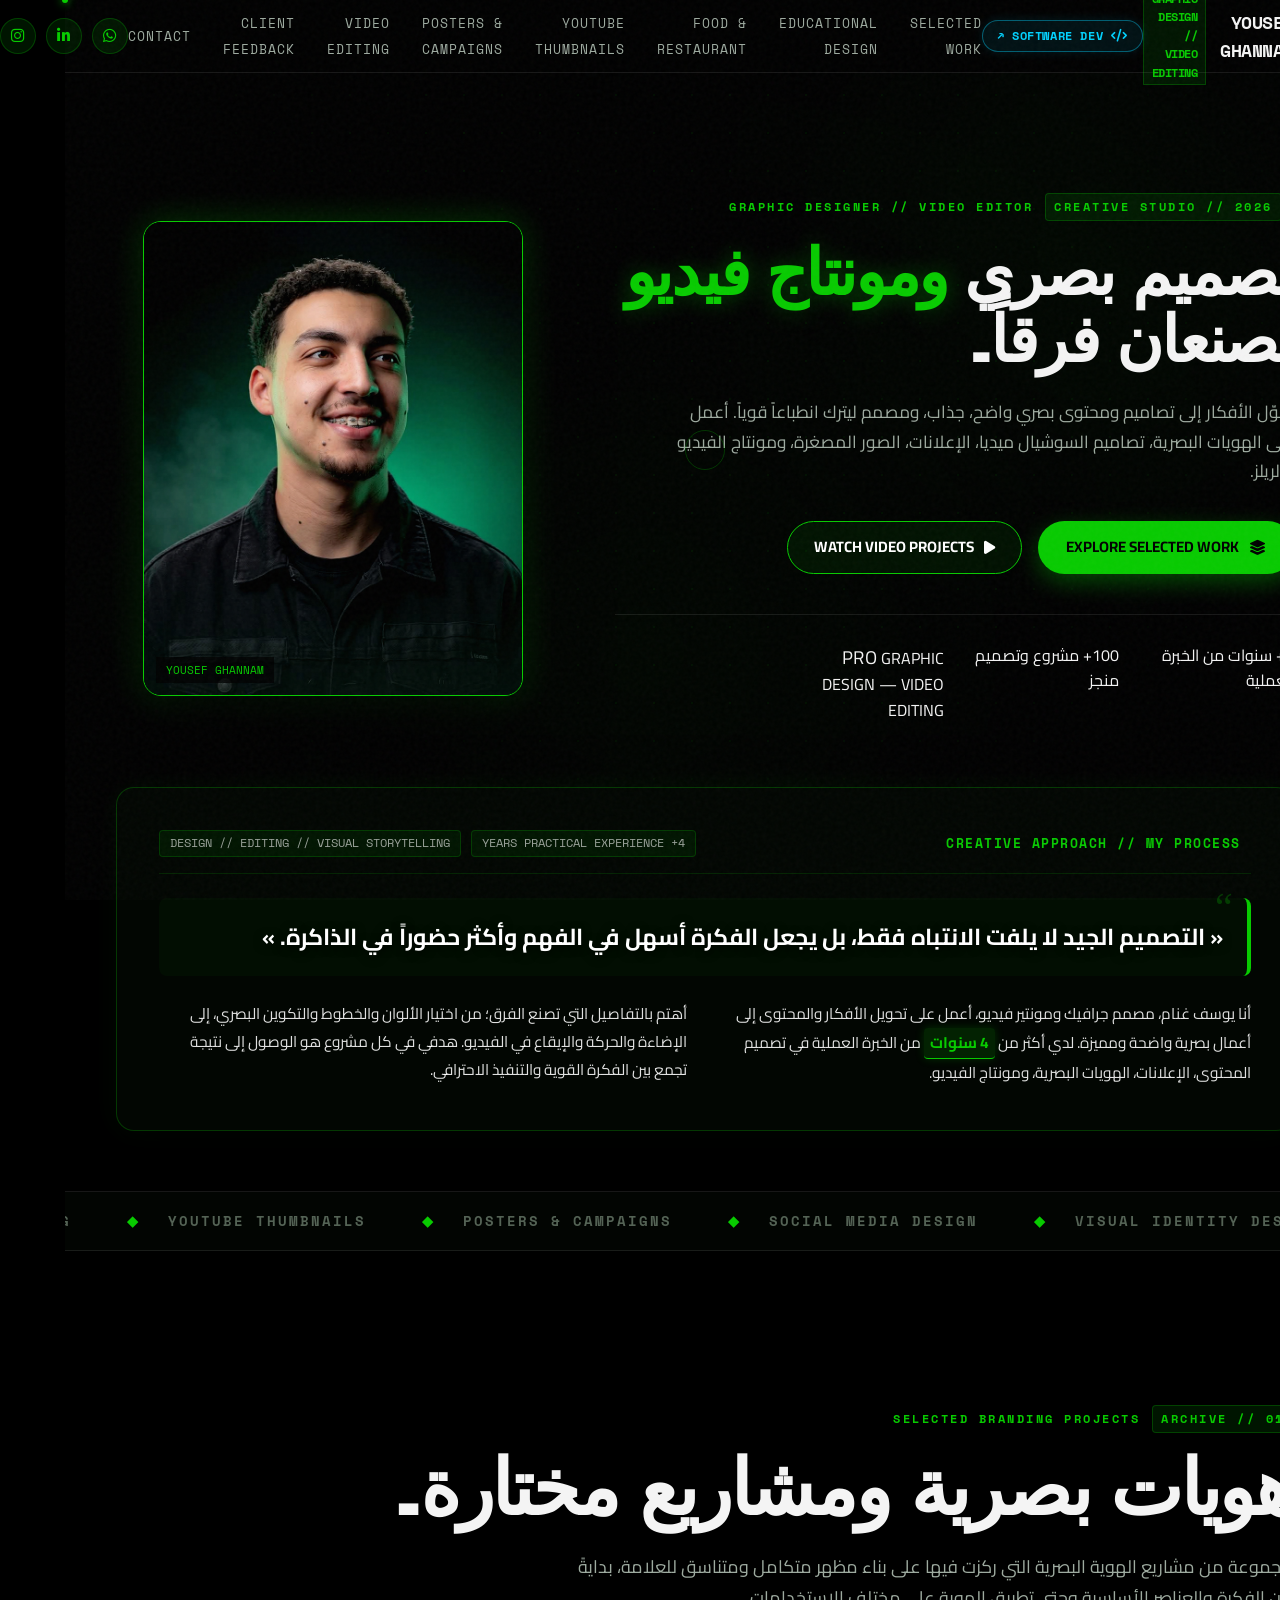
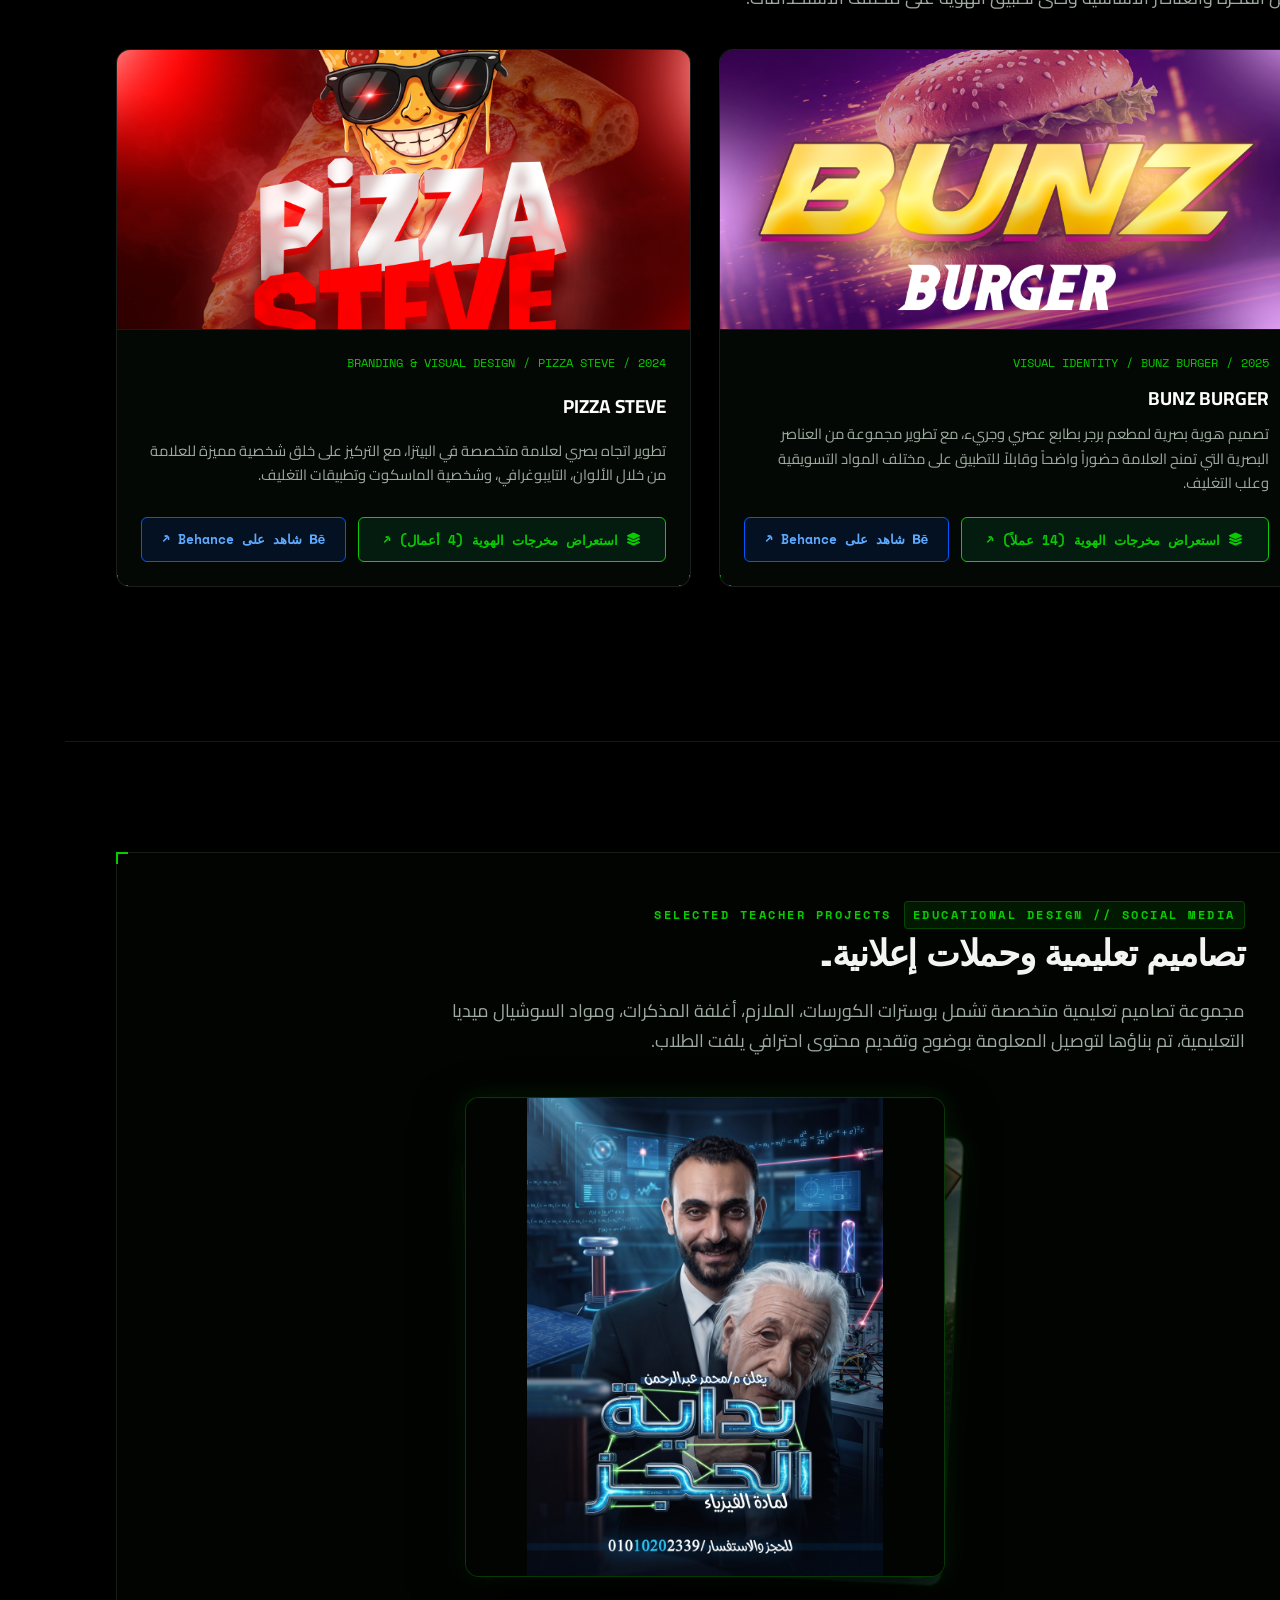
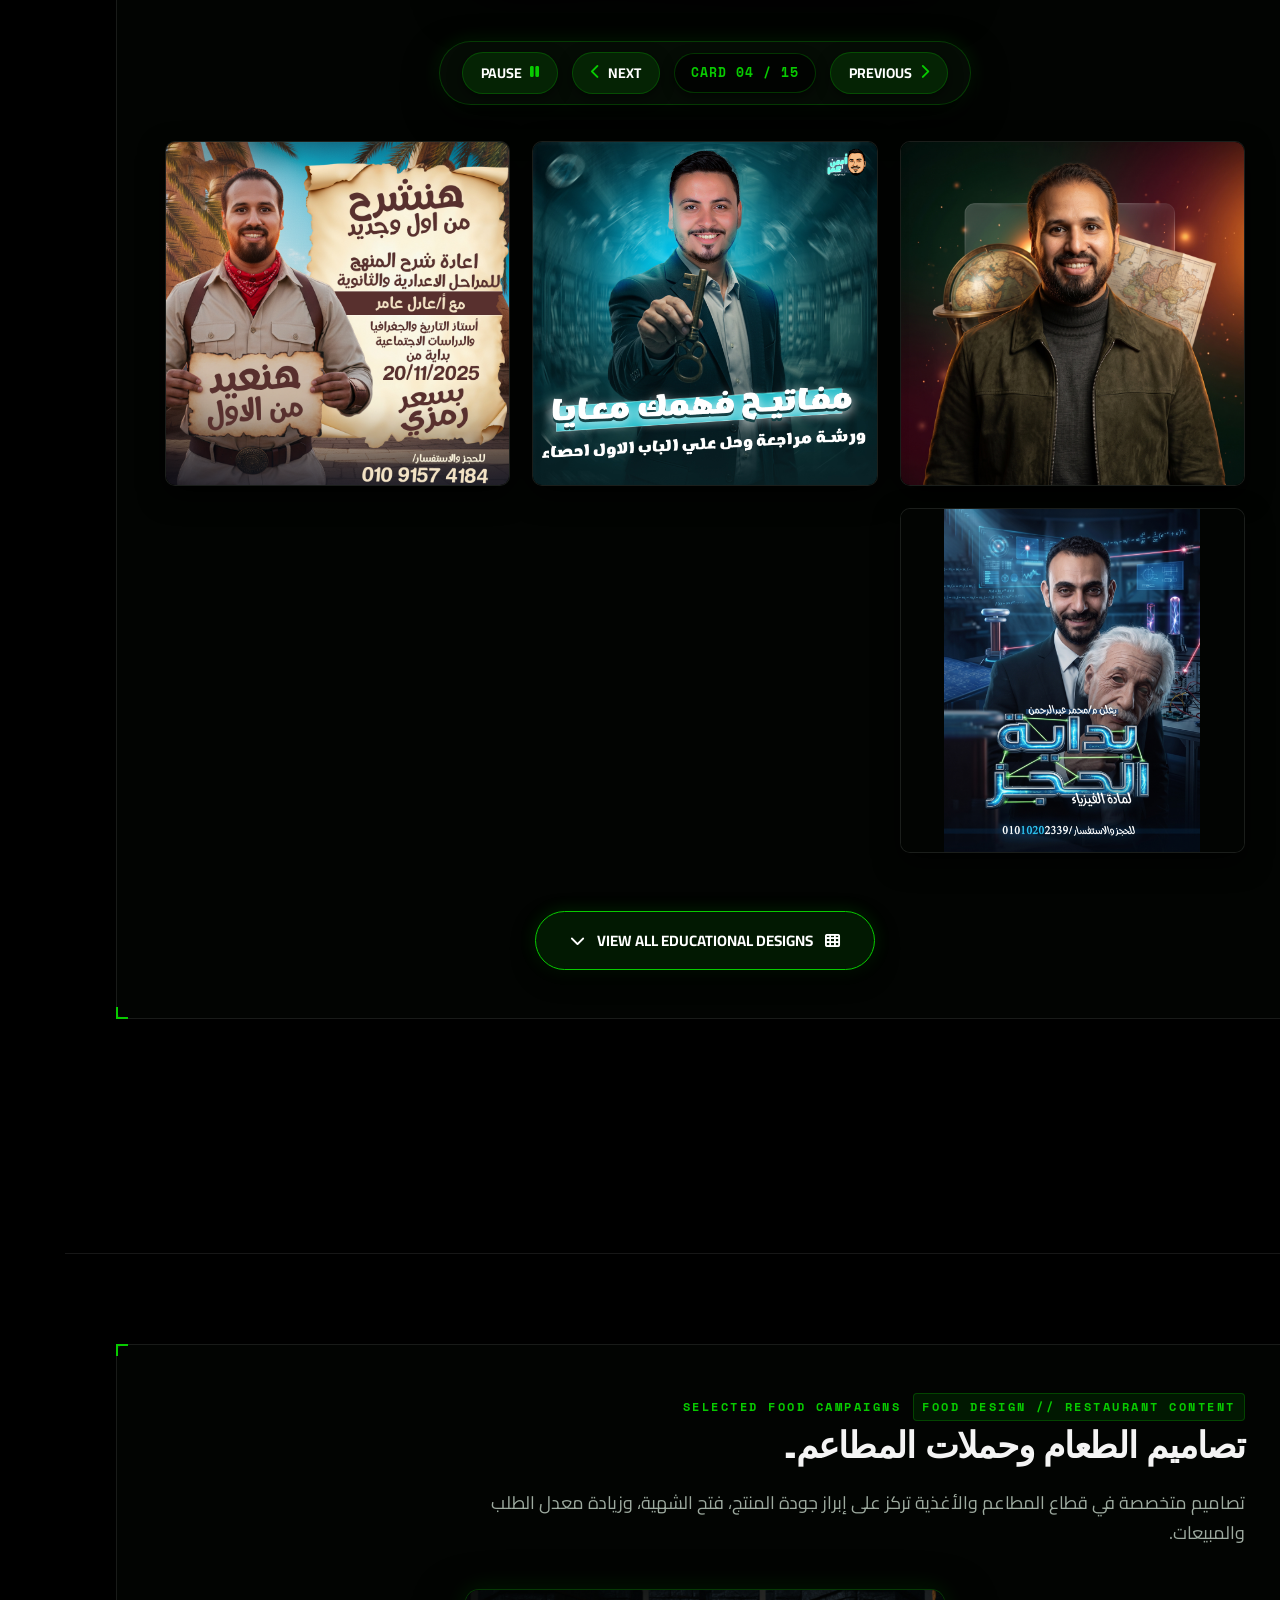
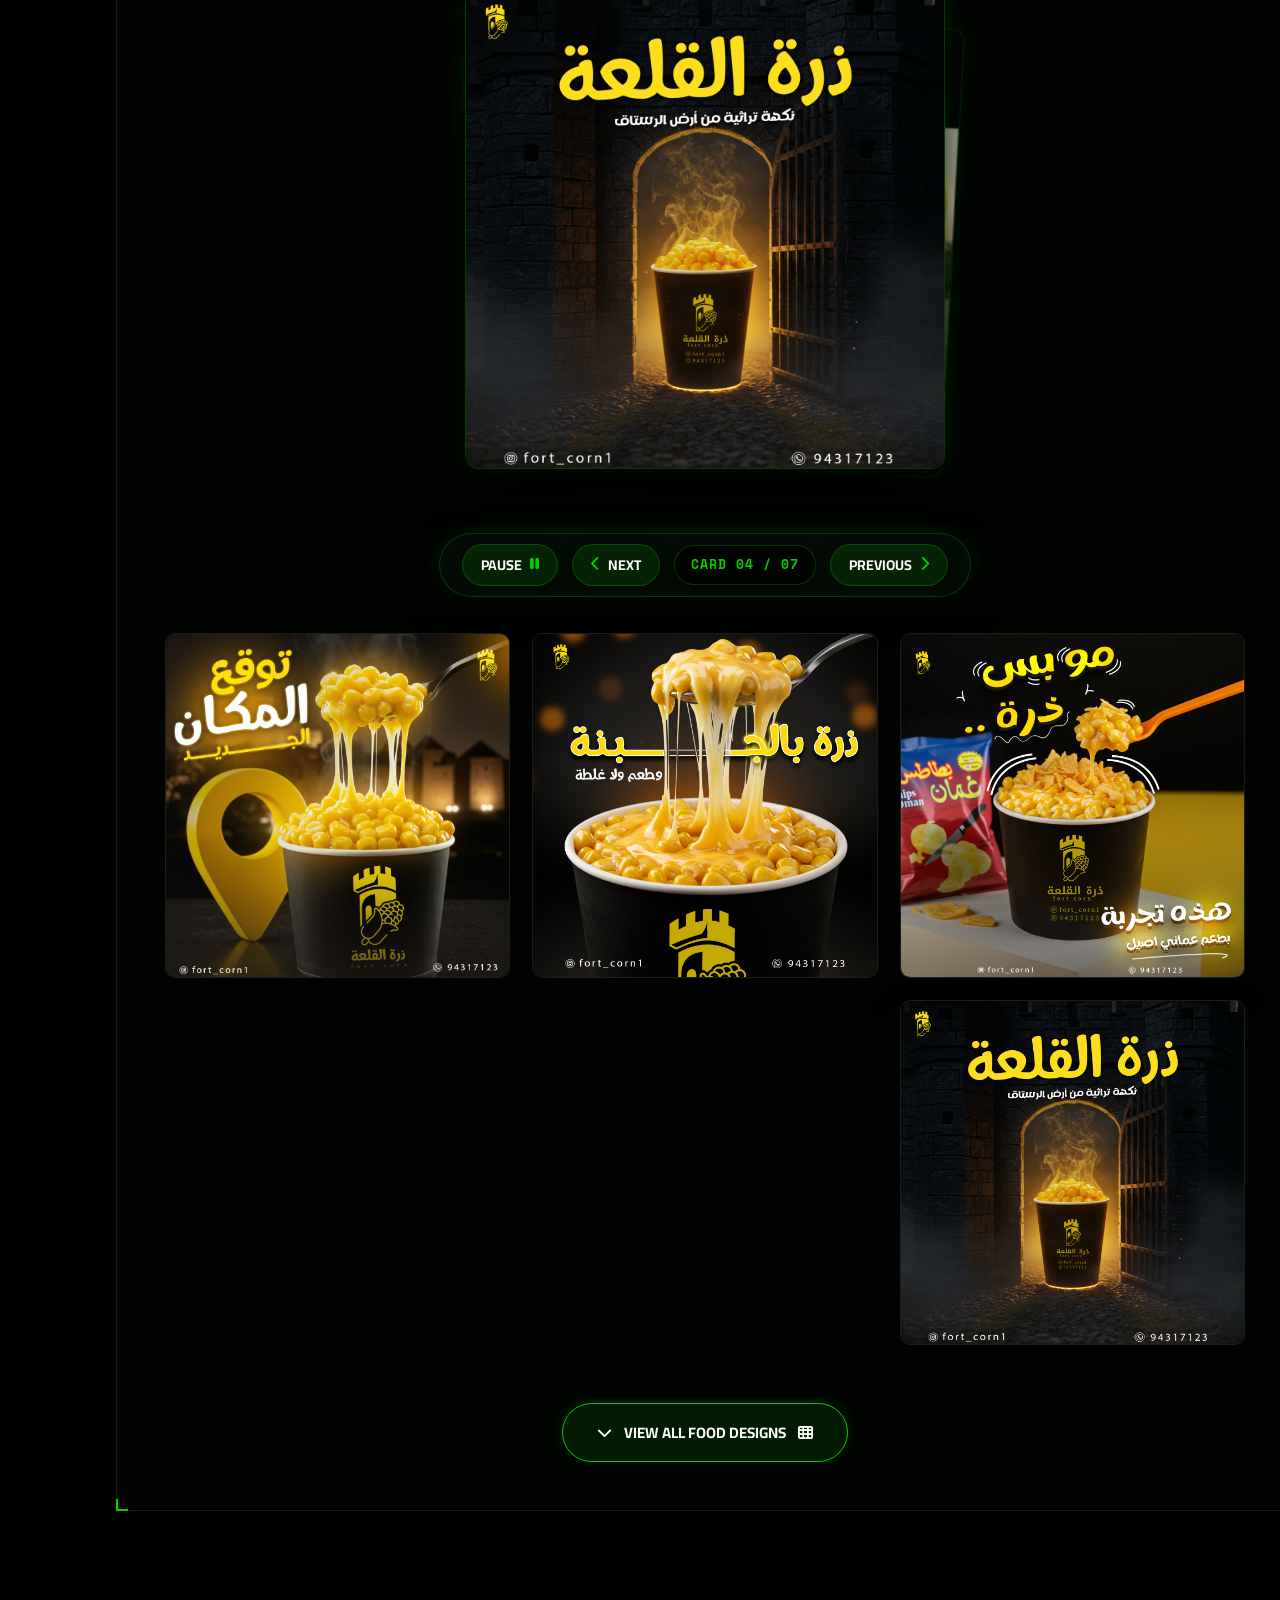
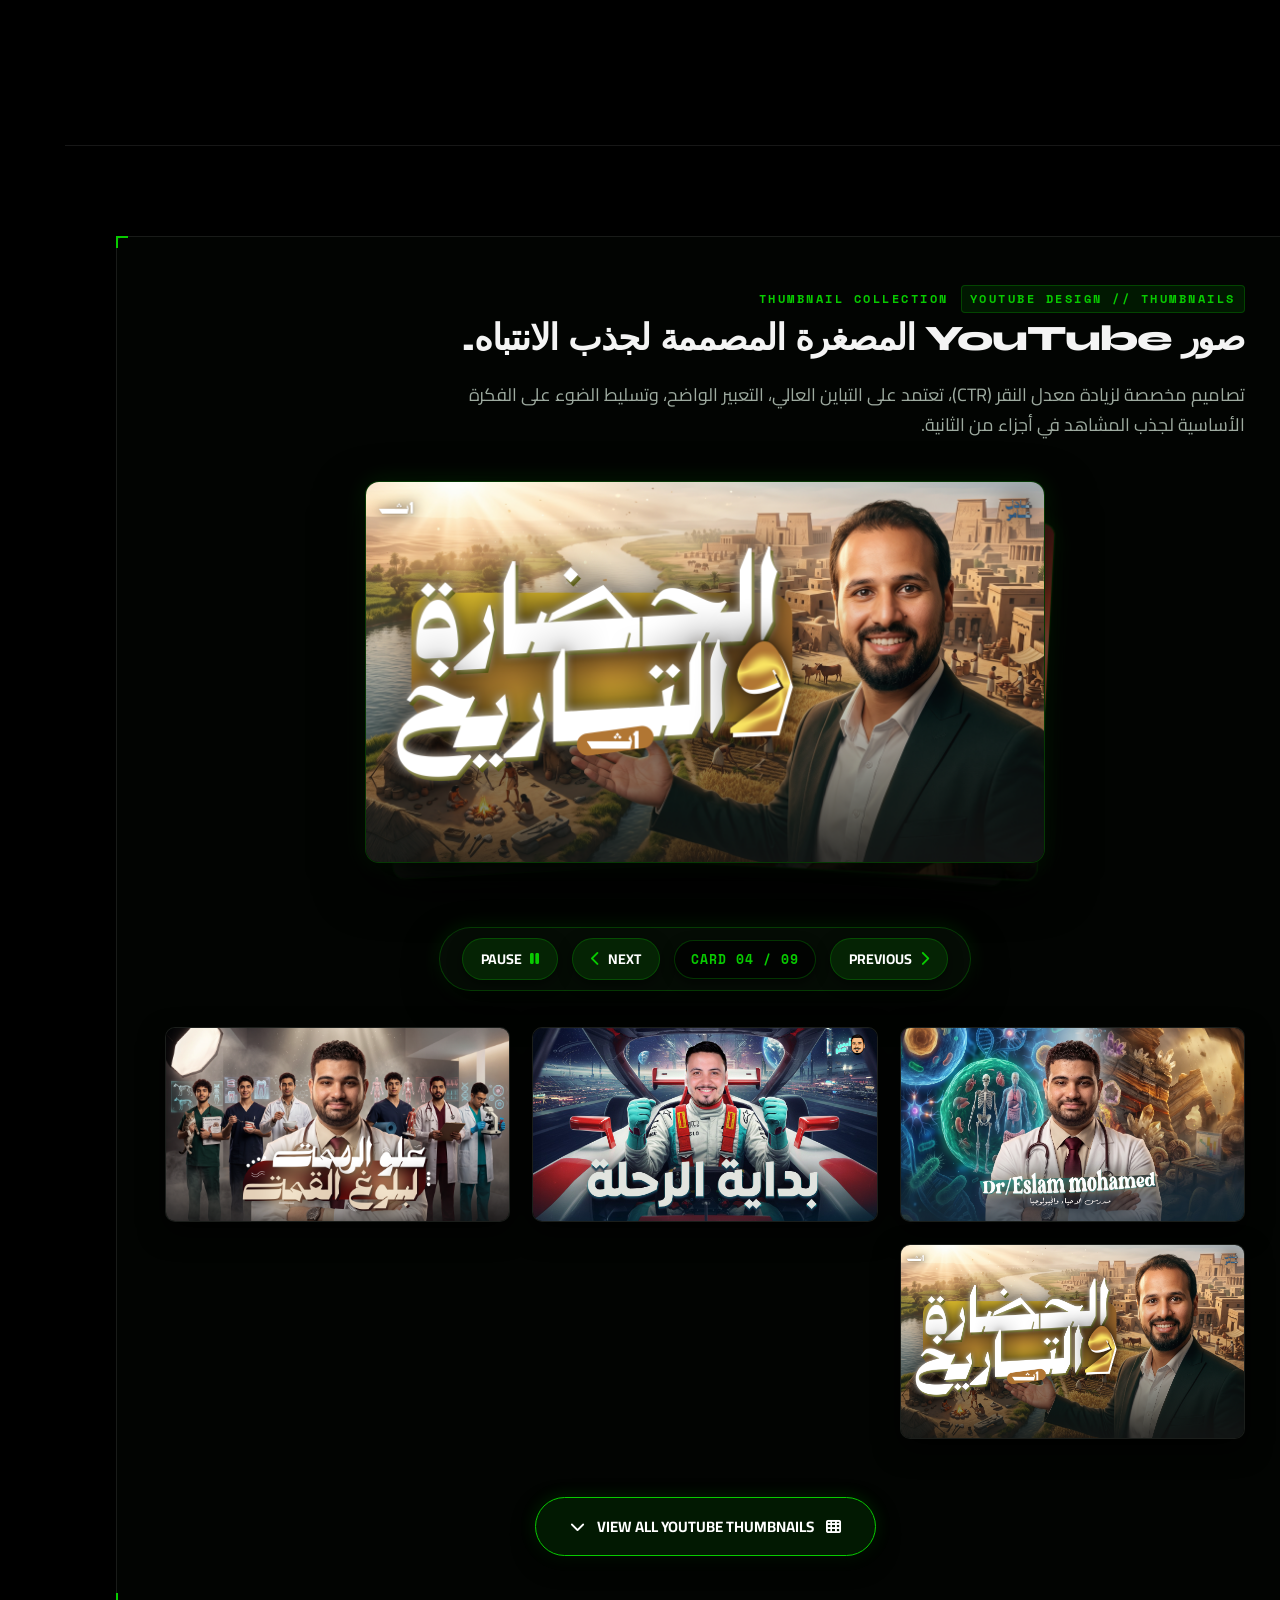
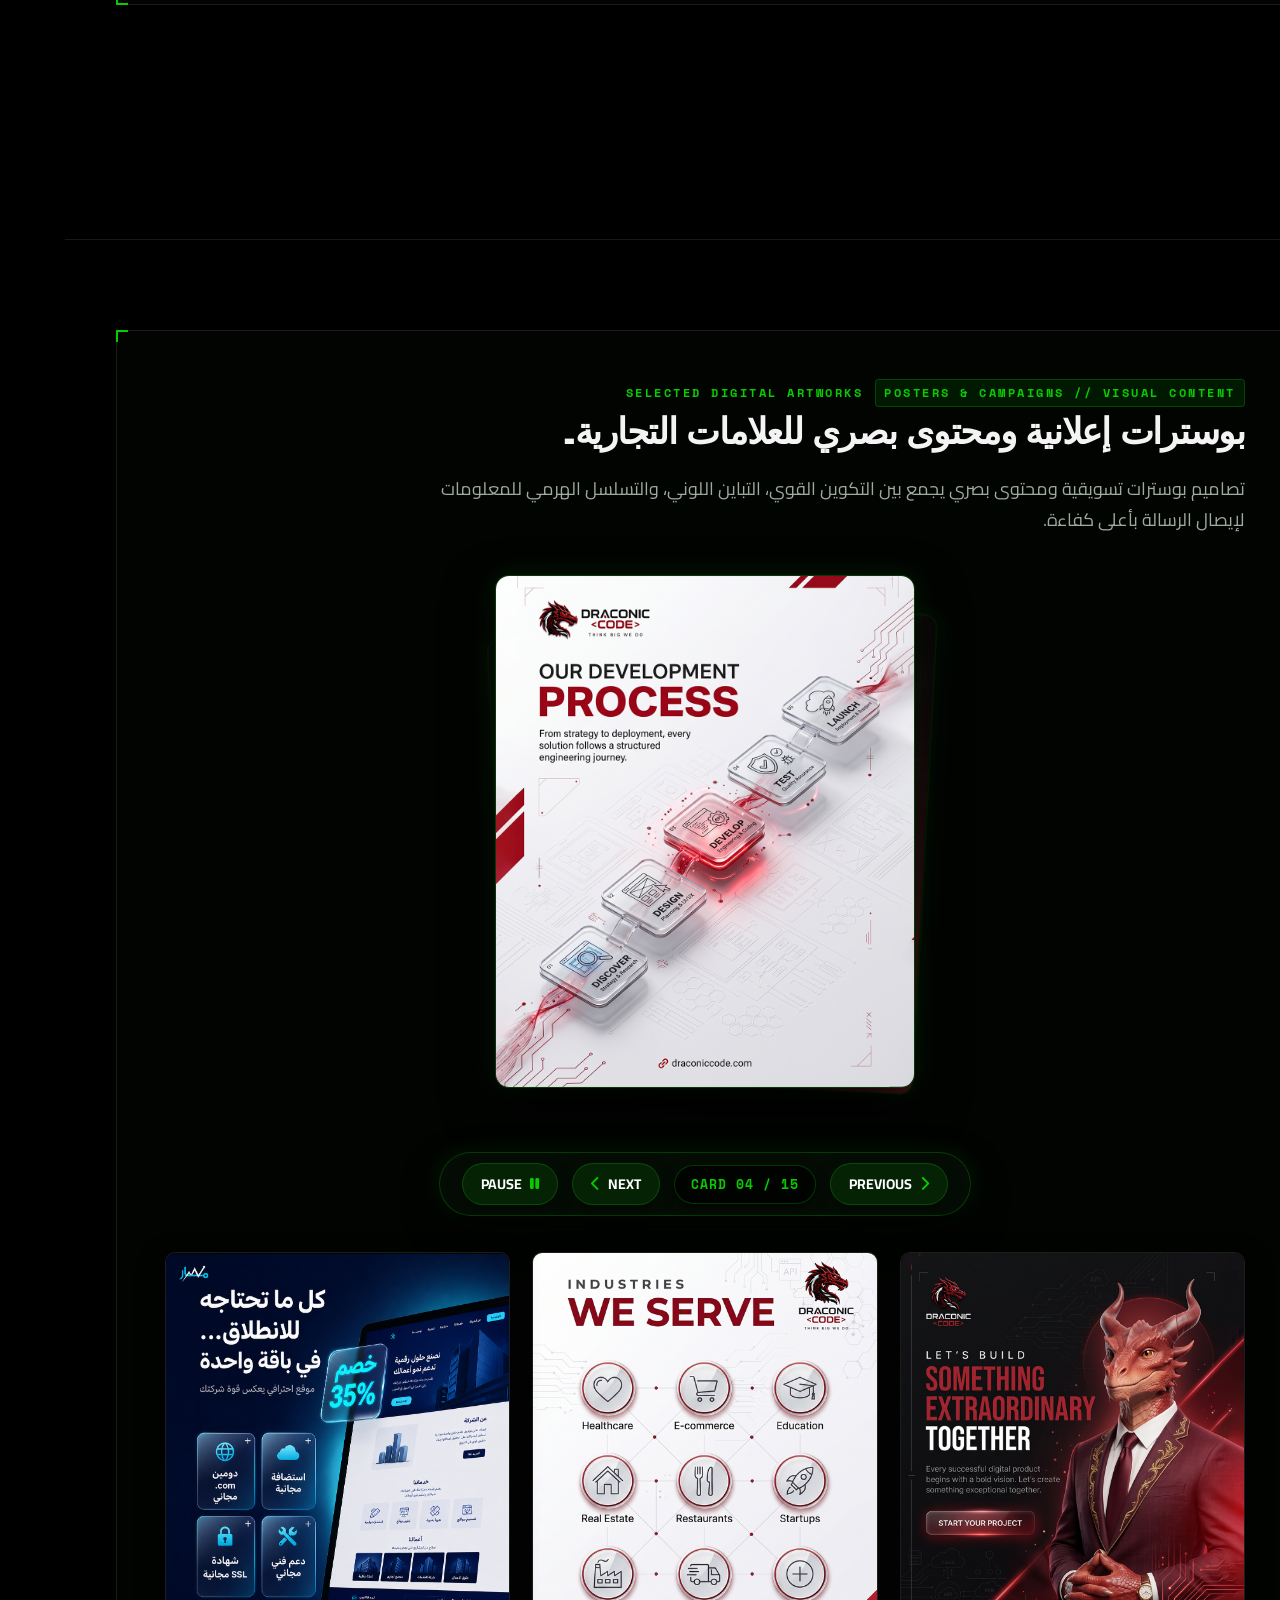
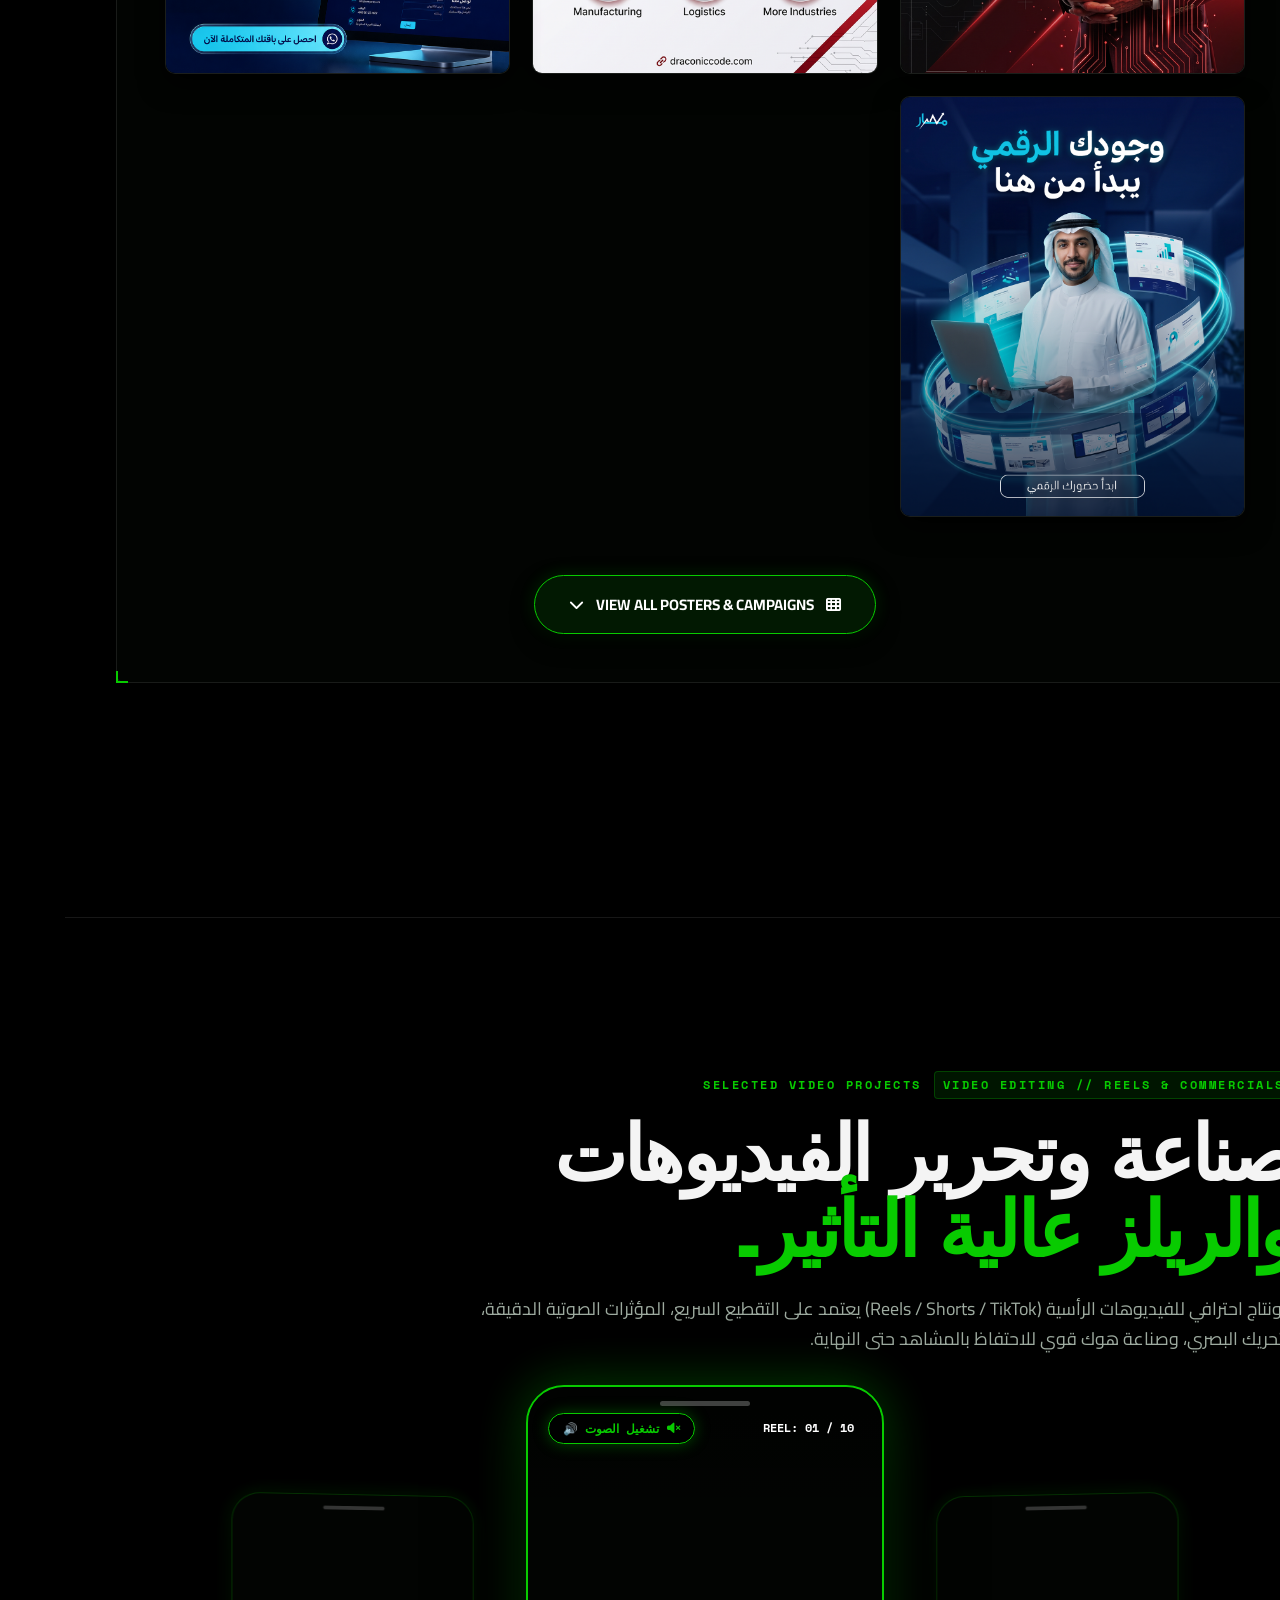
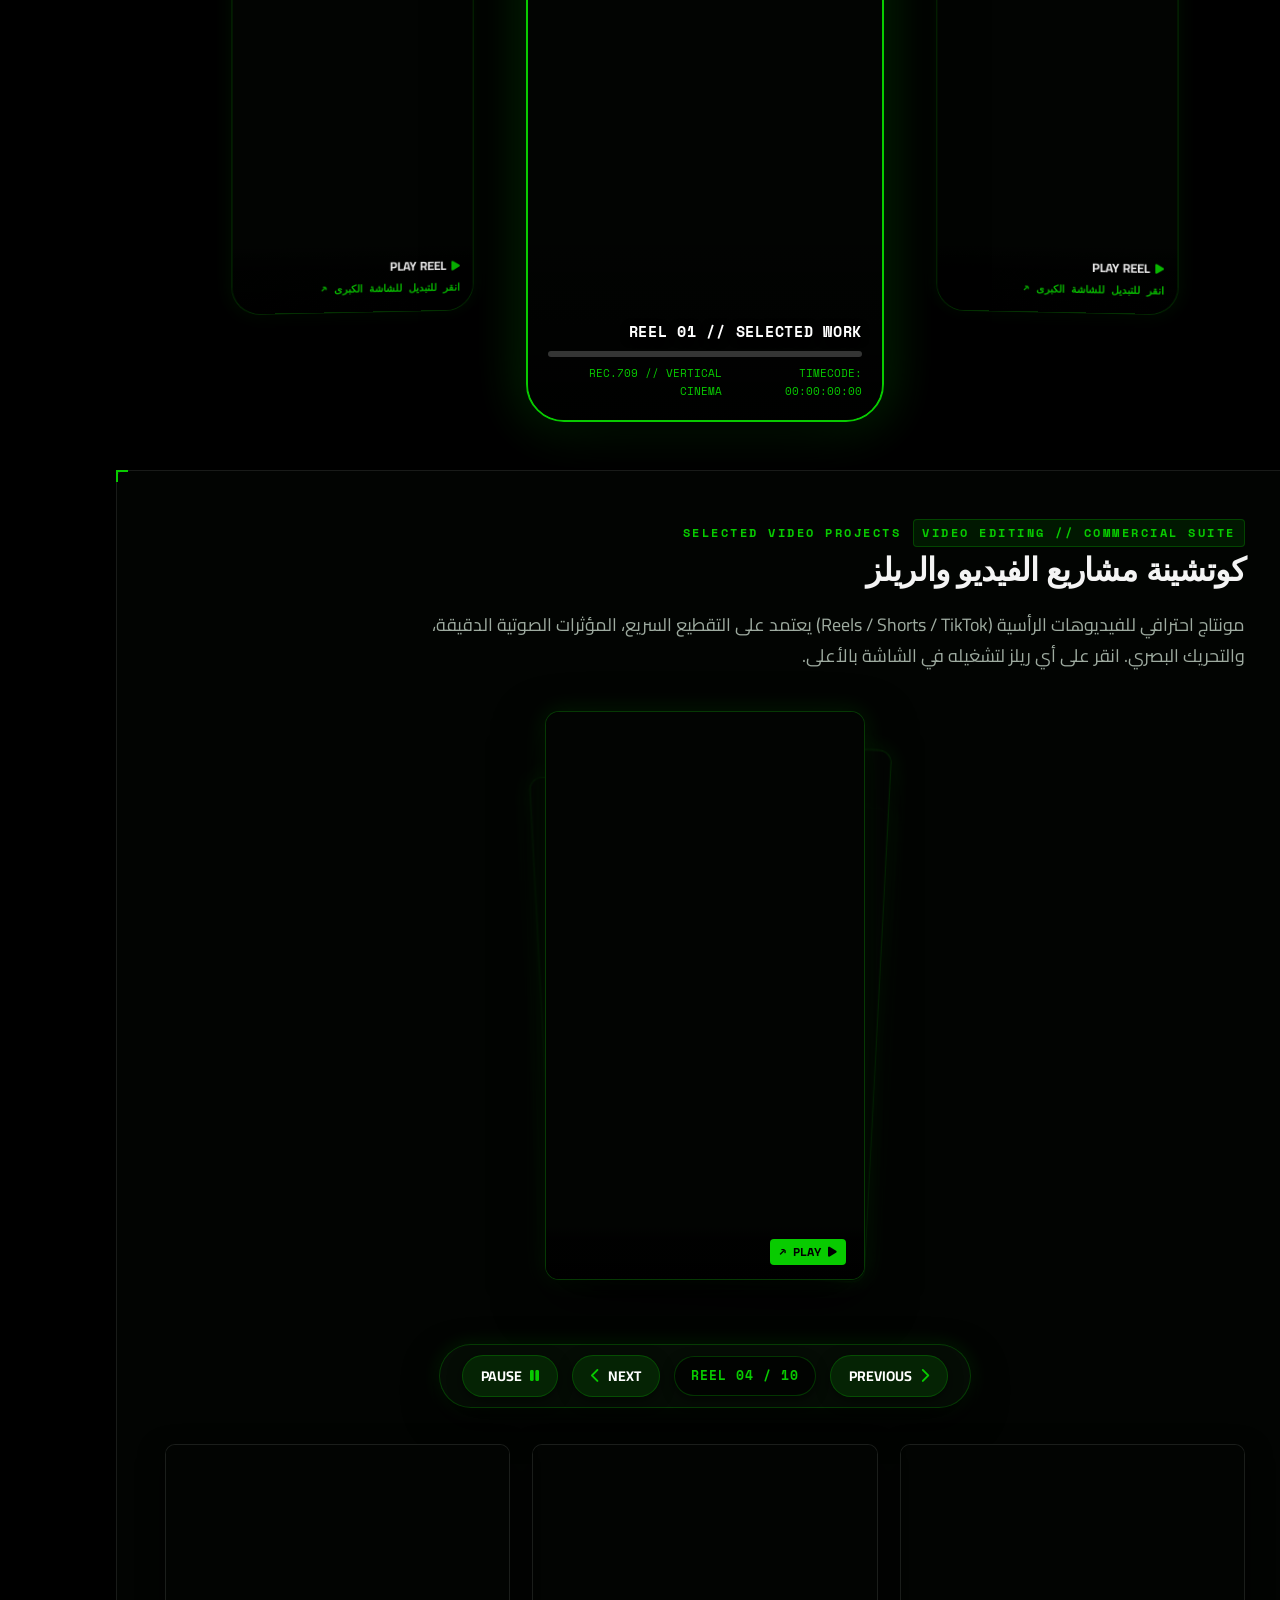
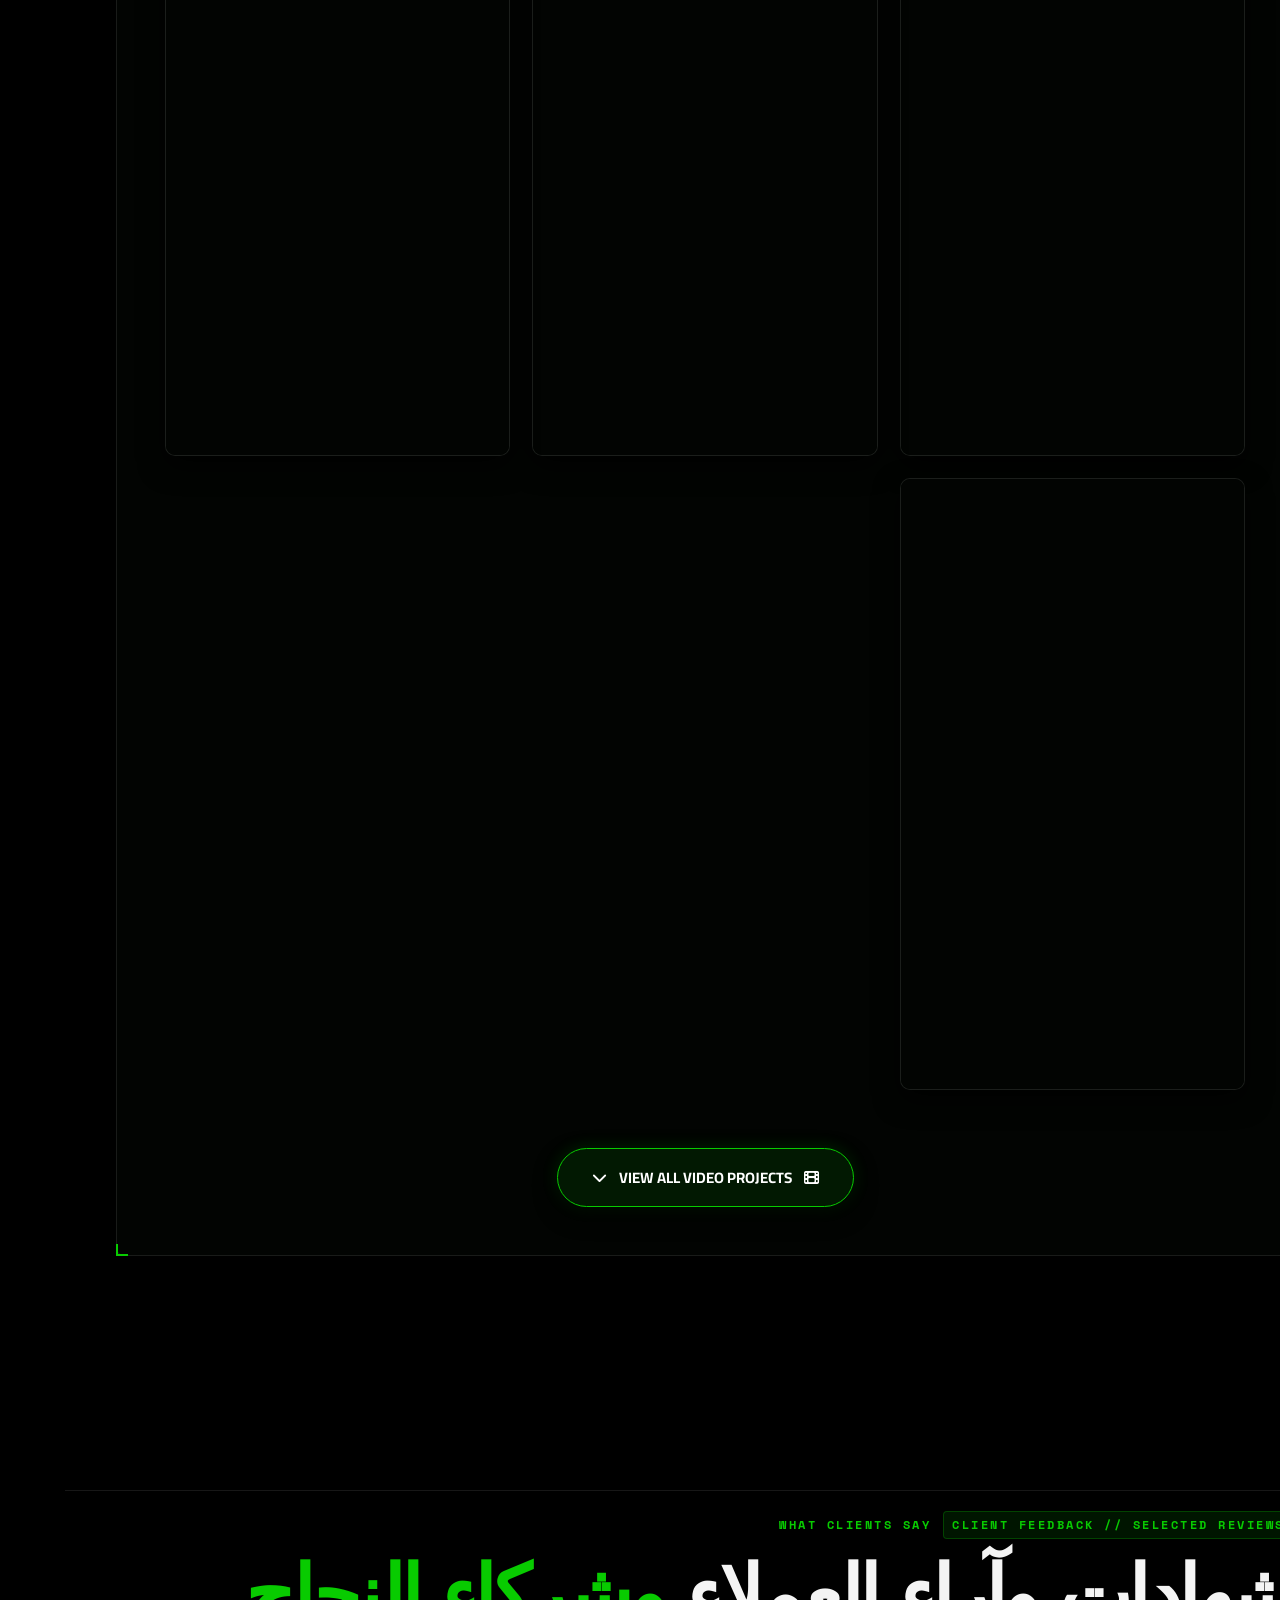
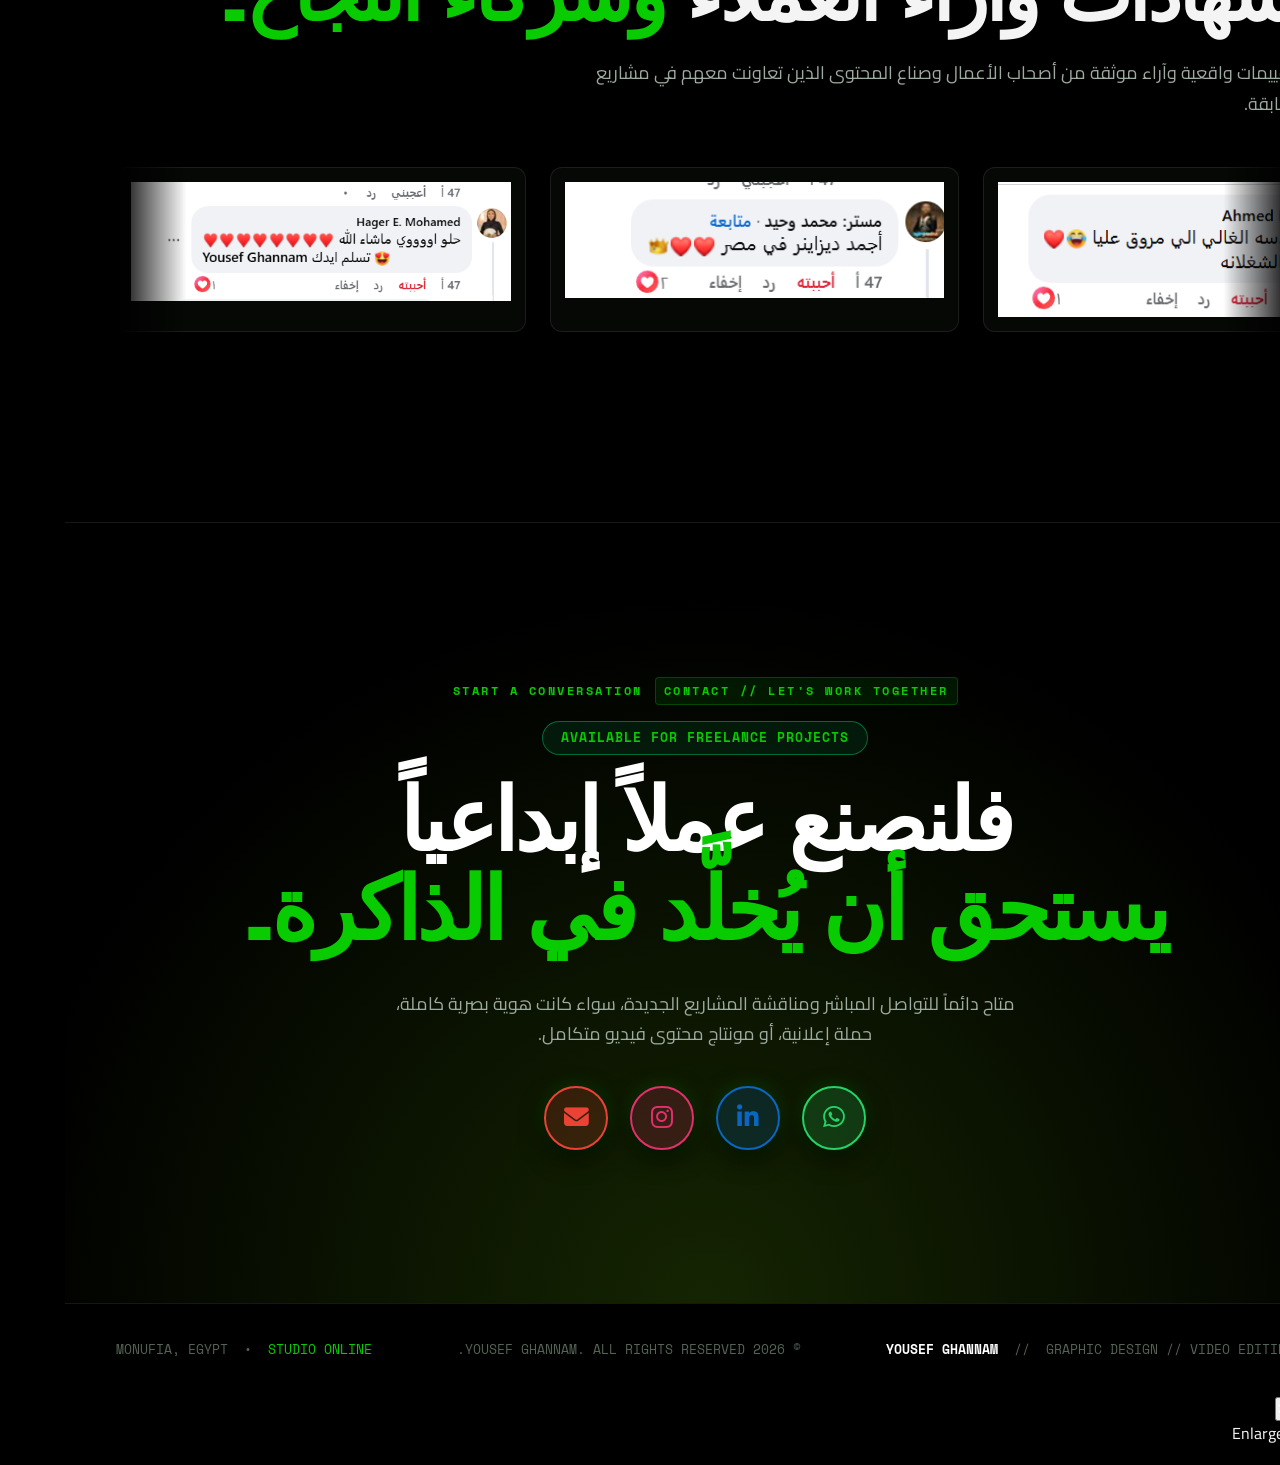
==== commit 52e0b3d8: "Update portfolio with new design, visual identities, and reels" ====
--- a/index.html
+++ b/index.html
@@ -1,2906 +1,14 @@
-<!DOCTYPE html>
-<html lang="ar" dir="rtl">
-
-<head>
-    <meta charset="UTF-8">
-    <meta name="viewport" content="width=device-width, initial-scale=1.0">
-    <!-- META DESCRIPTION FOR SEO -->
-    <meta name="description"
-        content="بورتفوليو يوسف غنام، مصمم جرافيك ومحرر فيديو محترف. متخصص في تصميم الهوية البصرية، مونتاج الفيديو، وإنشاء المحتوى الجذاب.">
-
-    <title>Youssef Ghannam - Graphic Designer & Video Editor</title>
-
-    <!-- External Libraries -->
-    <link rel="stylesheet" href="https://cdnjs.cloudflare.com/ajax/libs/font-awesome/6.0.0-beta3/css/all.min.css">
-    <link href="https://fonts.googleapis.com/css2?family=Inter:wght@300;400;600;700&display=swap" rel="stylesheet">
-    <link href="https://fonts.googleapis.com/css2?family=Cairo:wght@400;600;700&display=swap" rel="stylesheet">
-
-    <!-- Scripts -->
-    <script src="https://unpkg.com/split-type"></script>
-    <script src="https://cdnjs.cloudflare.com/ajax/libs/vanilla-tilt/1.7.0/vanilla-tilt.min.js"></script>
-    <!-- Markdown Parser for AI Response -->
-    <script src="https://cdn.jsdelivr.net/npm/marked/marked.min.js"></script>
-
-    <style>
-        /* --- VARIABLES & RESETS --- */
-        :root {
-            /* Default: Dark Mode Colors */
-            --primary-bg: #04364A;
-            --secondary-bg: #176B87;
-            --glass-bg: rgba(23, 107, 135, 0.8);
-            --text-color: #DAFFFB;
-            --heading-color: #64CCC5;
-            --accent-blue: #64CCC5;
-            --accent-blue-dark: #378E89;
-            --accent-light: #DAFFFB;
-            --text-dark-on-accent: #04364A;
-            --shadow-color: rgba(0, 0, 0, 0.4);
-            --font-en: 'Inter', sans-serif;
-            --font-ar: 'Cairo', sans-serif;
-            --glow-color: #64CCC5;
-            --ai-gradient: linear-gradient(135deg, #64CCC5 0%, #a8e6cf 100%);
-        }
-
-        body.light-mode {
-            /* Light Mode Colors */
-            --primary-bg: #F0F8FF;
-            /* Alice Blue */
-            --secondary-bg: #FFFFFF;
-            --glass-bg: rgba(255, 255, 255, 0.7);
-            --text-color: #04364A;
-            --heading-color: #176B87;
-            --accent-blue: #176B87;
-            --accent-blue-dark: #04364A;
-            --accent-light: #04364A;
-            --text-dark-on-accent: #FFFFFF;
-            --shadow-color: rgba(0, 0, 0, 0.1);
-        }
-
-        * {
-            margin: 0;
-            padding: 0;
-            box-sizing: border-box;
-        }
-
-        body {
-            font-family: var(--font-ar);
-            font-size: 1.15em;
-            line-height: 1.8;
-            color: var(--text-color);
-            background-color: var(--primary-bg);
-            scroll-behavior: smooth;
-            overflow-x: hidden;
-            transition: background-color 0.4s ease, color 0.4s ease;
-            cursor: none;
-            /* Hide default cursor */
-        }
-
-        body.no-scroll {
-            overflow: hidden;
-        }
-
-        html[lang="en"] body {
-            font-family: var(--font-en);
-        }
-
-        /* --- CUSTOM CURSOR --- */
-        .cursor-dot,
-        .cursor-outline {
-            pointer-events: none;
-            position: fixed;
-            top: 50%;
-            left: 50%;
-            transform: translate(-50%, -50%);
-            border-radius: 50%;
-            z-index: 9999;
-            opacity: 0;
-            transition: opacity 0.3s ease-in-out, transform 0.2s ease-in-out;
-        }
-
-        .cursor-dot {
-            width: 8px;
-            height: 8px;
-            background-color: var(--heading-color);
-        }
-
-        .cursor-outline {
-            width: 40px;
-            height: 40px;
-            border: 2px solid var(--heading-color);
-        }
-
-        body:hover .cursor-dot,
-        body:hover .cursor-outline {
-            opacity: 1;
-        }
-
-        .cursor-interact {
-            transform: translate(-50%, -50%) scale(1.5);
-        }
-
-        a,
-        button {
-            cursor: none;
-            /* Apply to all interactive elements */
-        }
-
-        .container {
-            max-width: 1200px;
-            margin: 0 auto;
-            padding: 0 20px;
-        }
-
-        .section-padding {
-            padding: 80px 0;
-        }
-
-        .glass-section {
-            background-color: var(--glass-bg);
-            border-radius: 24px;
-            margin: 2.5rem auto;
-            box-shadow: 0 8px 30px var(--shadow-color);
-            backdrop-filter: blur(10px);
-            -webkit-backdrop-filter: blur(10px);
-            border: 1px solid rgba(255, 255, 255, 0.18);
-            padding: 60px 40px;
-            text-align: center;
-            transition: background-color 0.4s ease, box-shadow 0.4s ease;
-            position: relative;
-            z-index: 1;
-        }
-
-        body.light-mode .glass-section {
-            border: 1px solid rgba(0, 0, 0, 0.1);
-        }
-
-        /* --- ANIMATIONS --- */
-        @keyframes fadeIn {
-            from {
-                opacity: 0;
-                transform: translateY(20px);
-            }
-
-            to {
-                opacity: 1;
-                transform: translateY(0);
-            }
-        }
-
-        .animated-section {
-            opacity: 0;
-            transform: translateY(20px);
-            transition: opacity 0.6s ease-out, transform 0.6s ease-out;
-        }
-
-        .animated-section.is-visible {
-            opacity: 1;
-            transform: translateY(0);
-        }
-
-        /* --- NAVBAR --- */
-        .navbar {
-            background-color: rgba(4, 54, 74, 0.5);
-            backdrop-filter: blur(12px);
-            -webkit-backdrop-filter: blur(12px);
-            position: fixed;
-            width: 100%;
-            top: 0;
-            left: 0;
-            z-index: 1000;
-            padding: 15px 0;
-            box-shadow: 0 4px 15px var(--shadow-color);
-            transition: background-color 0.4s ease, box-shadow 0.4s ease;
-        }
-
-        body.light-mode .navbar {
-            background-color: rgba(240, 248, 255, 0.6);
-        }
-
-        .navbar .container {
-            display: flex;
-            justify-content: space-between;
-            align-items: center;
-        }
-
-        .navbar-brand {
-            color: var(--accent-light);
-            font-size: 1.8em;
-            font-weight: 700;
-            text-decoration: none;
-            letter-spacing: 1px;
-            transition: color 0.4s ease;
-            z-index: 1001;
-        }
-
-        .nav-links {
-            list-style: none;
-            display: flex;
-            gap: 20px;
-            align-items: center;
-        }
-
-        .nav-links a {
-            color: var(--accent-light);
-            text-decoration: none;
-            font-weight: 500;
-            font-size: 1.1em;
-            padding: 5px 0;
-            position: relative;
-            transition: color 0.4s ease;
-        }
-
-        .nav-links a::after {
-            content: '';
-            position: absolute;
-            left: 0;
-            bottom: 0;
-            width: 0;
-            height: 2px;
-            background-color: var(--heading-color);
-            transition: width 0.3s ease;
-        }
-
-        .nav-links a:hover::after,
-        .nav-links a.active::after {
-            width: 100%;
-        }
-
-        .nav-links a:hover {
-            color: var(--heading-color);
-        }
-
-        .nav-button {
-            background: transparent;
-            color: var(--accent-light);
-            border: 2px solid var(--accent-light);
-            padding: 8px 15px;
-            border-radius: 20px;
-            cursor: none;
-            font-weight: 600;
-            transition: background-color 0.3s, color 0.3s, border-color 0.3s, transform 0.3s;
-            font-size: 1em;
-        }
-
-        .nav-button:hover {
-            background-color: var(--heading-color);
-            color: var(--text-dark-on-accent);
-            border-color: var(--heading-color);
-            transform: scale(1.05);
-        }
-
-        #theme-switcher {
-            font-size: 1.2em;
-            padding: 8px 10px;
-        }
-
-        li {
-            list-style: none;
-        }
-
-        /* --- HAMBURGER MENU --- */
-        .nav-toggle {
-            display: none;
-            background: transparent;
-            border: none;
-            cursor: pointer;
-            padding: 10px;
-            z-index: 1001;
-        }
-
-        .hamburger {
-            display: block;
-            position: relative;
-            width: 25px;
-            height: 3px;
-            background: var(--accent-light);
-            border-radius: 2px;
-            transition: all 0.25s ease-in-out;
-        }
-
-        .hamburger::before,
-        .hamburger::after {
-            content: '';
-            position: absolute;
-            width: 25px;
-            height: 3px;
-            background: var(--accent-light);
-            border-radius: 2px;
-            transition: all 0.25s ease-in-out;
-        }
-
-        .hamburger::before {
-            transform: translateY(-8px);
-        }
-
-        .hamburger::after {
-            transform: translateY(8px);
-        }
-
-        .nav-open .hamburger {
-            background: transparent;
-        }
-
-        .nav-open .hamburger::before {
-            transform: rotate(45deg);
-        }
-
-        .nav-open .hamburger::after {
-            transform: rotate(-45deg);
-        }
-
-        /* --- HERO SECTION --- */
-        .hero-section {
-            position: relative;
-            height: 100vh;
-            display: flex;
-            flex-direction: column;
-            justify-content: flex-end;
-            /* Push content to the bottom */
-            padding-bottom: 10vh;
-            /* Add space from the bottom edge */
-            align-items: center;
-            text-align: center;
-            color: var(--text-color);
-            background-color: var(--primary-bg);
-            /* Fallback or if image is missing */
-            background-image: linear-gradient(rgba(0,0,0,0.5), rgba(0,0,0,0.5)), url('images/11.png');
-            background-size: cover;
-            background-position: center;
-            background-repeat: no-repeat;
-            overflow: hidden;
-        }
-
-        #particle-canvas {
-            position: absolute;
-            top: 0;
-            left: 0;
-            width: 100%;
-            height: 100%;
-            z-index: 0;
-        }
-
-        .hero-section::before {
-            content: '';
-            position: absolute;
-            top: 0;
-            left: 0;
-            width: 100%;
-            height: 100%;
-            background-color: rgba(0, 0, 0, 0.4);
-            z-index: 1;
-            transition: background-color 0.4s ease;
-        }
-
-        body.light-mode .hero-section::before {
-            background-color: rgba(255, 255, 255, 0.2);
-        }
-
-        .hero-content {
-            position: relative;
-            z-index: 2;
-            padding: 20px;
-            animation: fadeIn 1.5s ease-out forwards;
-        }
-
-        .profile-pic {
-            width: 200px;
-            height: 200px;
-            border-radius: 50%;
-            object-fit: cover;
-            border: 5px solid var(--heading-color);
-            background: var(--accent-light);
-            margin-bottom: 20px;
-            box-shadow: 0 0 40px var(--shadow-color);
-            transition: transform 0.4s ease-in-out, box-shadow 0.4s ease-in-out, border-color 0.4s ease;
-        }
-
-        .profile-pic:hover {
-            transform: scale(1.08) rotate(2deg);
-            box-shadow: 0 0 60px var(--heading-color);
-        }
-
-        .hero-section h1 {
-            font-size: 4.2em;
-            margin-bottom: 10px;
-            letter-spacing: 2px;
-            text-shadow: 3px 3px 8px var(--shadow-color);
-        }
-
-        .hero-section .tagline {
-            font-size: 2em;
-            margin-bottom: 40px;
-            opacity: 0.98;
-            text-shadow: 2px 2px 5px var(--shadow-color);
-        }
-
-        body.light-mode .hero-section h1,
-        body.light-mode .hero-section .tagline {
-            text-shadow: 1px 1px 3px rgba(0, 0, 0, 0.3);
-        }
-
-        /* --- BUTTONS & EFFECTS --- */
-        .btn {
-            display: inline-block;
-            padding: 15px 35px;
-            border-radius: 50px;
-            text-decoration: none;
-            font-weight: 600;
-            transition: background-color 0.3s ease, transform 0.3s ease, box-shadow 0.3s ease, color 0.3s ease;
-            box-shadow: 0 8px 20px var(--shadow-color);
-            position: relative;
-            overflow: hidden;
-            border: none;
-            cursor: pointer;
-        }
-
-        .btn::before {
-            content: '';
-            position: absolute;
-            top: 0;
-            left: -100%;
-            width: 100%;
-            height: 100%;
-            background: linear-gradient(120deg, rgba(255, 255, 255, 0) 20%, rgba(255, 255, 255, 0.2) 50%, rgba(255, 255, 255, 0) 80%);
-            transition: left 0.6s ease-in-out;
-            transform: skewX(-25deg);
-        }
-
-        html[dir="rtl"] .btn::before {
-            right: -100%;
-            left: auto;
-            transform: skewX(25deg);
-        }
-
-        .btn:hover::before {
-            left: 100%;
-        }
-
-        html[dir="rtl"] .btn:hover::before {
-            right: 100%;
-            left: auto;
-        }
-
-        .primary-btn {
-            background-color: var(--heading-color);
-            color: var(--text-dark-on-accent);
-            border: 2px solid var(--heading-color);
-            font-size: 1.25em;
-        }
-
-        .primary-btn:hover {
-            background-color: var(--accent-blue-dark);
-            transform: translateY(-7px);
-            box-shadow: 0 12px 25px var(--heading-color);
-        }
-
-        /* --- HEADINGS & SECTIONS --- */
-        h2 {
-            font-size: 3.5em;
-            letter-spacing: 1.5px;
-            margin-bottom: 60px;
-            color: var(--heading-color);
-            text-shadow: 1px 1px 3px var(--shadow-color);
-            position: relative;
-            display: inline-block;
-            transition: color 0.4s ease;
-        }
-
-        h2::after {
-            content: '';
-            position: absolute;
-            left: 50%;
-            transform: translateX(-50%);
-            bottom: -20px;
-            width: 80px;
-            height: 4px;
-            background-color: var(--heading-color);
-            border-radius: 2px;
-            transition: background-color 0.4s ease;
-        }
-
-        /* --- ABOUT SECTION ENHANCEMENTS --- */
-        .about-wrapper {
-            position: relative;
-            padding: 40px 0;
-            overflow: hidden;
-        }
-
-        .floating-shape {
-            position: absolute;
-            border-radius: 30% 70% 70% 30% / 30% 30% 70% 70%;
-            /* Organic blob shape */
-            background-color: var(--heading-color);
-            opacity: 0.08;
-            z-index: 0;
-            animation: float 20s ease-in-out infinite;
-            transition: background-color 0.4s ease;
-        }
-
-        .shape1 {
-            width: 200px;
-            height: 200px;
-            top: 0;
-            left: 5%;
-            animation-delay: 0s;
-        }
-
-        .shape2 {
-            width: 100px;
-            height: 100px;
-            top: 50%;
-            right: 8%;
-            animation-delay: 7s;
-        }
-
-        .shape3 {
-            width: 60px;
-            height: 60px;
-            bottom: 0;
-            left: 20%;
-            animation-delay: 14s;
-        }
-
-        @keyframes float {
-            0% {
-                transform: translateY(0px) rotate(0deg);
-                border-radius: 30% 70% 70% 30% / 30% 30% 70% 70%;
-            }
-
-            50% {
-                transform: translateY(-40px) rotate(180deg);
-                border-radius: 70% 30% 30% 70% / 70% 70% 30% 30%;
-            }
-
-            100% {
-                transform: translateY(0px) rotate(360deg);
-                border-radius: 30% 70% 70% 30% / 30% 30% 70% 70%;
-            }
-        }
-
-        #about-content p {
-            font-size: 1.2em;
-            max-width: 800px;
-            margin-left: auto;
-            margin-right: auto;
-        }
-
-        /* UPDATED: Text animation for About Me */
-        #about-content .char,
-        #about-content .word {
-            transform: translateY(120px);
-            transition: transform 0.5s cubic-bezier(0.22, 1, 0.36, 1);
-            display: inline-block;
-            /* Crucial for transforms */
-        }
-
-        /* --- PORTFOLIO & SKILLS CARDS --- */
-        .card {
-            background-color: var(--secondary-bg);
-            border-radius: 16px;
-            overflow: hidden;
-            box-shadow: 0 8px 25px var(--shadow-color);
-            transition: transform 0.4s ease, box-shadow 0.4s ease, background-color 0.4s ease;
-            text-align: center;
-            border: 1px solid rgba(255, 255, 255, 0.1);
-            transform-style: preserve-3d;
-            /* For tilt effect */
-        }
-
-        .card:hover {
-            box-shadow: 0 15px 40px var(--heading-color);
-        }
-
-        body.light-mode .card {
-            border: 1px solid rgba(0, 0, 0, 0.1);
-        }
-
-        .portfolio-grid,
-        .skills-grid {
-            display: grid;
-            gap: 40px;
-            padding: 20px 0;
-        }
-
-        .portfolio-grid {
-            grid-template-columns: repeat(auto-fit, minmax(300px, 1fr));
-        }
-
-        .skills-grid {
-            grid-template-columns: repeat(auto-fit, minmax(260px, 1fr));
-            margin-top: 50px;
-        }
-
-        .portfolio-item {
-            display: flex;
-            flex-direction: column;
-            justify-content: space-between;
-        }
-
-        .portfolio-item img {
-            width: 100%;
-            height: 250px;
-            object-fit: cover;
-            display: block;
-            border-bottom: 5px solid var(--accent-blue-dark);
-            transition: transform 0.3s ease;
-        }
-
-        .portfolio-item img:hover {
-            transform: scale(1.03);
-        }
-
-        .portfolio-item h3 {
-            font-size: 1.9em;
-            margin: 25px 0 15px;
-            color: var(--heading-color);
-            min-height: 65px;
-            display: flex;
-            align-items: center;
-            justify-content: center;
-        }
-
-        html[lang="en"] .portfolio-item h3 {
-            font-size: 1.6em;
-        }
-
-        .portfolio-item p {
-            padding: 0 25px;
-            margin-bottom: 25px;
-            flex-grow: 1;
-        }
-
-        .portfolio-item .btn {
-            margin: 0 25px 25px;
-            padding: 12px 30px;
-            font-size: 1.1em;
-            border-radius: 30px;
-            border: 2px solid var(--heading-color);
-            color: var(--heading-color);
-            background-color: transparent;
-            box-shadow: none;
-        }
-
-        .portfolio-item .btn:hover {
-            background-color: var(--heading-color);
-            color: var(--text-dark-on-accent);
-            transform: translateY(-5px);
-            box-shadow: 0 8px 20px var(--heading-color);
-        }
-
-        .skill-card {
-            padding: 35px 30px;
-            display: flex;
-            flex-direction: column;
-            align-items: center;
-        }
-
-        .skill-card i {
-            font-size: 3em;
-            color: var(--heading-color);
-            margin-bottom: 20px;
-            transition: transform 0.4s cubic-bezier(0.25, 0.46, 0.45, 0.94);
-        }
-
-        .skill-card:hover i {
-            transform: scale(1.15) rotate(10deg);
-        }
-
-        .skill-card h3 {
-            font-size: 1.4em;
-            color: var(--text-color);
-            margin-bottom: 15px;
-            font-weight: 600;
-            min-height: 50px;
-        }
-
-        html[lang="ar"] .skill-card h3 {
-            min-height: 0;
-        }
-
-        .skill-card p {
-            opacity: 0.9;
-        }
-
-        /* --- TESTIMONIALS SECTION --- */
-        /* NEW: Animated Gradient Background */
-        @keyframes animated-gradient {
-            0% {
-                background-position: 0% 50%;
-            }
-
-            50% {
-                background-position: 100% 50%;
-            }
-
-            100% {
-                background-position: 0% 50%;
-            }
-        }
-
-        #testimonials {
-            padding: 80px 0;
-            position: relative;
-            transition: background-color 0.4s ease;
-            overflow: hidden;
-            background: linear-gradient(45deg, var(--primary-bg), var(--secondary-bg), var(--primary-bg));
-            background-size: 200% 200%;
-            animation: animated-gradient 15s ease infinite;
-        }
-
-        body.light-mode #testimonials {
-            background: linear-gradient(45deg, #e0f0ff, #ffffff, #e0f0ff);
-            background-size: 200% 200%;
-            animation: animated-gradient 15s ease infinite;
-        }
-
-        .testimonial-container {
-            display: flex;
-            justify-content: flex-start;
-            align-items: center;
-            gap: 0;
-            min-height: 260px;
-            position: relative;
-            overflow-x: auto;
-            scroll-snap-type: x mandatory;
-            -webkit-overflow-scrolling: touch;
-        }
-
-        .testimonial-container::-webkit-scrollbar {
-            display: none;
-            /* Hide scrollbar for Chrome, Safari and Opera */
-        }
-
-        .testimonial-container {
-            -ms-overflow-style: none;
-            /* IE and Edge */
-            scrollbar-width: none;
-            /* Firefox */
-        }
-
-        .testimonial-card {
-            flex: 0 0 420px;
-            max-width: 420px;
-            min-width: 320px;
-            background: var(--secondary-bg);
-            border-radius: 24px;
-            box-shadow: 0 10px 40px var(--shadow-color);
-            padding: 0;
-            margin: 0 20px;
-            display: flex;
-            align-items: stretch;
-            justify-content: center;
-            height: 260px;
-            overflow: hidden;
-            transition: box-shadow 0.4s, transform 0.4s;
-            position: relative;
-            z-index: 2;
-            scroll-snap-align: center;
-        }
-
-        .testimonial-card img {
-            width: 100%;
-            height: 100%;
-            border-radius: 20px;
-            object-fit: contain;
-            background: #fff;
-            box-shadow: 0 6px 24px var(--shadow-color);
-            transition: transform 0.4s, box-shadow 0.4s;
-            display: block;
-            margin: 0 auto;
-        }
-
-        .testimonial-card:hover img {
-            transform: scale(1.04);
-            box-shadow: 0 18px 48px var(--heading-color);
-        }
-
-        .testimonial-controls {
-            text-align: center;
-            margin-top: 30px;
-            display: flex;
-            justify-content: center;
-            gap: 18px;
-        }
-
-        .testimonial-controls button {
-            background: var(--heading-color);
-            color: var(--text-dark-on-accent);
-            border: none;
-            border-radius: 50%;
-            width: 48px;
-            height: 48px;
-            font-size: 1.5em;
-            transition: background 0.3s, transform 0.3s;
-            margin: 0;
-            box-shadow: 0 2px 10px var(--shadow-color);
-            display: flex;
-            align-items: center;
-            justify-content: center;
-        }
-
-        .testimonial-controls button:hover {
-            background: var(--accent-blue-dark);
-            transform: scale(1.13);
-        }
-
-        /* --- CONTACT SECTION --- */
-        /* NEW: Spotlight effect for contact section */
-        #contact.glass-section {
-            background: radial-gradient(circle at var(--x, 50%) var(--y, 50%), rgba(23, 107, 135, 0.95), var(--glass-bg) 40%);
-            transition: background 0.2s ease;
-        }
-
-        body.light-mode #contact.glass-section {
-            background: radial-gradient(circle at var(--x, 50%) var(--y, 50%), rgba(255, 255, 255, 0.9), var(--glass-bg) 40%);
-        }
-
-        #contact.glass-section:hover {
-            box-shadow: 0 10px 50px -10px var(--heading-color);
-        }
-
-        @keyframes icon-shake {
-
-            0%,
-            100% {
-                transform: rotate(0deg);
-            }
-
-            25% {
-                transform: rotate(15deg);
-            }
-
-            50% {
-                transform: rotate(-15deg);
-            }
-
-            75% {
-                transform: rotate(10deg);
-            }
-        }
-
-        .contact-btn:hover i {
-            animation: icon-shake 0.5s ease;
-        }
-
-        .contact-buttons {
-            display: flex;
-            justify-content: center;
-            gap: 30px;
-            flex-wrap: wrap;
-            margin-top: 50px;
-        }
-
-        .contact-btn {
-            display: flex;
-            align-items: center;
-            padding: 18px 35px;
-            border-radius: 50px;
-            text-decoration: none;
-            font-weight: bold;
-            color: #FFF;
-            box-shadow: 0 8px 20px var(--shadow-color);
-            min-width: 220px;
-            justify-content: center;
-            font-size: 1.15em;
-        }
-
-        .contact-btn i {
-            font-size: 2em;
-        }
-
-        html[dir="rtl"] .contact-btn i {
-            margin-left: 15px;
-        }
-
-        html[dir="ltr"] .contact-btn i {
-            margin-right: 15px;
-        }
-
-        .whatsapp {
-            background-color: #25D366;
-        }
-
-        .whatsapp:hover {
-            background-color: #1DA851;
-            transform: translateY(-7px);
-            box-shadow: 0 10px 25px rgba(37, 211, 102, 0.5);
-        }
-
-        .instagram {
-            background: linear-gradient(45deg, #f09433 0%, #e6683c 25%, #dc2743 50%, #cc2366 75%, #bc1888 100%);
-        }
-
-        .instagram:hover {
-            opacity: 0.9;
-            transform: translateY(-7px);
-            box-shadow: 0 10px 25px rgba(220, 39, 67, 0.5);
-        }
-
-        .email {
-            background-color: #0077B5;
-        }
-
-        /* LinkedIn Blue for Email */
-        .email:hover {
-            background-color: #005582;
-            transform: translateY(-7px);
-            box-shadow: 0 10px 25px rgba(0, 119, 181, 0.5);
-        }
-
-        /* --- FOOTER --- */
-        footer {
-            background: var(--primary-bg);
-            text-align: center;
-            padding: 30px 0;
-            font-size: 1.0em;
-            border-top: 1px solid rgba(255, 255, 255, 0.05);
-            transition: background-color 0.4s ease, border-color 0.4s ease;
-        }
-
-        body.light-mode footer {
-            border-top: 1px solid rgba(0, 0, 0, 0.1);
-        }
-
-        /* --- RESPONSIVE DESIGN (MOBILE-FIRST APPROACH) --- */
-        @media (max-width: 992px) {
-            .hero-section h1 {
-                font-size: 3.5em;
-            }
-
-            .hero-section .tagline {
-                font-size: 1.8em;
-                padding: 0 15px;
-            }
-
-            .glass-section {
-                padding: 50px 30px;
-            }
-
-            h2 {
-                font-size: 2.8em;
-            }
-
-            body {
-                font-size: 1.05em;
-            }
-        }
-
-        @media (max-width: 768px) {
-
-            /* --- Hero Section Mobile --- */
-            .hero-section {
-                justify-content: center;
-                /* Re-center for mobile */
-                padding-bottom: 0;
-            }
-
-            /* --- Hamburger Menu Activation --- */
-            .nav-toggle {
-                display: block;
-            }
-
-            .nav-links {
-                position: fixed;
-                top: 0;
-                left: 100%;
-                /* Start off-screen */
-                width: 100%;
-                height: 100vh;
-                background-color: var(--primary-bg);
-                flex-direction: column;
-                justify-content: center;
-                align-items: center;
-                gap: 30px;
-                transition: left 0.3s ease-in-out;
-                padding-top: 60px;
-            }
-
-            .nav-links.nav-open {
-                left: 0;
-            }
-
-            .nav-links li {
-                transform: translateX(50px);
-                opacity: 0;
-                transition: transform 0.3s ease-in-out, opacity 0.3s ease-in-out;
-            }
-
-            .nav-links.nav-open li {
-                transform: translateX(0);
-                opacity: 1;
-            }
-
-            .nav-links.nav-open li:nth-child(1) {
-                transition-delay: 0.1s;
-            }
-
-            .nav-links.nav-open li:nth-child(2) {
-                transition-delay: 0.15s;
-            }
-
-            .nav-links.nav-open li:nth-child(3) {
-                transition-delay: 0.2s;
-            }
-
-            .nav-links.nav-open li:nth-child(4) {
-                transition-delay: 0.25s;
-            }
-
-            .nav-links.nav-open li:nth-child(5) {
-                transition-delay: 0.3s;
-            }
-
-            .nav-links.nav-open li:nth-child(6) {
-                transition-delay: 0.35s;
-            }
-
-            .nav-links.nav-open li:nth-child(7) {
-                transition-delay: 0.4s;
-            }
-
-            .nav-links a {
-                font-size: 1.5em;
-            }
-
-            /* --- General Mobile Layout --- */
-            .hero-section {
-                height: 80vh;
-            }
-
-            .hero-section h1 {
-                font-size: 2.5em;
-            }
-
-            .hero-section .tagline {
-                font-size: 1.4em;
-                margin-bottom: 30px;
-            }
-
-            .profile-pic {
-                width: 160px;
-                height: 160px;
-            }
-
-            h2 {
-                font-size: 2.3em;
-                margin-bottom: 40px;
-            }
-
-            h2::after {
-                bottom: -15px;
-                width: 60px;
-            }
-
-            .section-padding {
-                padding: 60px 0;
-            }
-
-            .glass-section {
-                margin: 1.5rem auto;
-                padding: 40px 20px;
-            }
-
-            #about-content p {
-                font-size: 1.1em;
-                line-height: 1.7;
-            }
-
-            .portfolio-grid,
-            .skills-grid {
-                gap: 25px;
-            }
-
-            .portfolio-item h3 {
-                font-size: 1.5em;
-                min-height: auto;
-                margin-top: 20px;
-                margin-bottom: 10px;
-            }
-
-            html[lang="en"] .portfolio-item h3 {
-                font-size: 1.3em;
-            }
-
-            .skill-card h3 {
-                font-size: 1.2em;
-            }
-
-            .contact-buttons {
-                flex-direction: column;
-                align-items: center;
-                gap: 15px;
-                margin-top: 30px;
-            }
-
-            .contact-btn {
-                width: 80%;
-                max-width: 350px;
-                padding: 15px 25px;
-                font-size: 1.1em;
-            }
-
-            .testimonial-card {
-                flex: 0 0 85vw;
-                max-width: 85vw;
-                height: 50vw;
-            }
-
-            .testimonial-container {
-                min-height: 220px;
-            }
-
-            .testimonial-controls button {
-                width: 44px;
-                height: 44px;
-                font-size: 1.3em;
-            }
-
-            footer {
-                padding: 25px 0;
-            }
-
-            body {
-                font-size: 1.0em;
-            }
-
-            .cursor-dot,
-            .cursor-outline {
-                display: none;
-            }
-
-            a,
-            button {
-                cursor: pointer;
-            }
-
-            body {
-                cursor: auto;
-            }
-        }
-
-        @media (max-width: 480px) {
-            .nav-button {
-                padding: 6px 12px;
-                font-size: 0.9em;
-            }
-
-            .hero-section {
-                height: 75vh;
-            }
-
-            .hero-section h1 {
-                font-size: 2.1em;
-            }
-
-            .hero-section .tagline {
-                font-size: 1.2em;
-            }
-
-            .profile-pic {
-                width: 140px;
-                height: 140px;
-            }
-
-            .primary-btn {
-                padding: 12px 28px;
-                font-size: 1.1em;
-            }
-
-            h2 {
-                font-size: 1.9em;
-            }
-
-            .portfolio-grid {
-                grid-template-columns: 1fr;
-            }
-
-            .testimonial-card {
-                flex: 0 0 90vw;
-                max-width: 90vw;
-                height: 55vw;
-            }
-
-            .contact-btn {
-                width: 90%;
-            }
-        }
-
-        /* --- OFFERS & PRICING SECTION --- */
-        .urgent-banner {
-            background: rgba(220, 53, 69, 0.9);
-            color: white;
-            padding: 15px;
-            border-radius: 12px;
-            margin-bottom: 40px;
-            font-weight: bold;
-            display: inline-block;
-            box-shadow: 0 4px 15px rgba(220, 53, 69, 0.3);
-            animation: pulse-red 2s infinite;
-        }
-
-        @keyframes pulse-red {
-            0% {
-                box-shadow: 0 0 0 0 rgba(220, 53, 69, 0.7);
-            }
-
-            70% {
-                box-shadow: 0 0 0 10px rgba(220, 53, 69, 0);
-            }
-
-            100% {
-                box-shadow: 0 0 0 0 rgba(220, 53, 69, 0);
-            }
-        }
-
-        .pricing-grid {
-            display: grid;
-            grid-template-columns: repeat(auto-fit, minmax(300px, 1fr));
-            gap: 30px;
-            margin-top: 30px;
-            justify-content: center;
-        }
-
-        .pricing-img {
-            width: 100%;
-            height: 200px;
-            object-fit: cover;
-            border-radius: 12px;
-            margin-bottom: 20px;
-            box-shadow: 0 4px 15px rgba(0, 0, 0, 0.2);
-        }
-
-        .pricing-card {
-            background: var(--secondary-bg);
-            border-radius: 20px;
-            padding: 40px 30px;
-            position: relative;
-            transition: all 0.4s ease;
-            border: 1px solid rgba(255, 255, 255, 0.1);
-            display: flex;
-            flex-direction: column;
-            align-items: center;
-        }
-
-        .pricing-card:hover {
-            transform: translateY(-10px);
-            box-shadow: 0 0 25px var(--glow-color), inset 0 0 15px rgba(100, 204, 197, 0.1);
-            border-color: var(--glow-color);
-        }
-
-        .pricing-card.featured {
-            border: 2px solid var(--glow-color);
-            box-shadow: 0 0 20px rgba(100, 204, 197, 0.3);
-            order: -1;
-            /* Visualize first */
-        }
-
-        .pricing-card.featured:hover {
-            box-shadow: 0 0 40px var(--glow-color), inset 0 0 20px rgba(100, 204, 197, 0.2);
-        }
-
-        .badge {
-            position: absolute;
-            top: -45px;
-            left: 50%;
-            transform: translateX(-50%);
-            background: var(--glow-color);
-            color: var(--primary-bg);
-            padding: 8px 15px;
-            border-radius: 20px;
-            font-weight: bold;
-            font-size: 0.9em;
-            box-shadow: 0 4px 10px rgba(0, 0, 0, 0.2);
-        }
-
-        .price {
-            font-size: 2.5em;
-            font-weight: 700;
-            color: var(--heading-color);
-            margin: 20px 0;
-        }
-
-        .price del {
-            font-size: 0.5em;
-            color: #888;
-            display: block;
-            text-decoration: line-through;
-        }
-
-        .features-list {
-            list-style: none;
-            text-align: center;
-            margin: 20px 0 30px;
-            width: 100%;
-        }
-
-        .features-list li {
-            margin-bottom: 12px;
-            color: var(--text-color);
-        }
-
-        .features-list li i {
-            color: var(--glow-color);
-            margin-left: 10px;
-        }
-
-        /* --- AI SECTION STYLES (NEW) --- */
-        #ai-tool {
-            background: var(--secondary-bg);
-            border: 2px solid var(--glow-color);
-            position: relative;
-            overflow: hidden;
-        }
-        
-        #ai-tool::before {
-            content: '';
-            position: absolute;
-            top: -50%;
-            left: -50%;
-            width: 200%;
-            height: 200%;
-            background: radial-gradient(circle, rgba(100, 204, 197, 0.1) 0%, transparent 70%);
-            animation: rotate-bg 10s linear infinite;
-        }
-
-        @keyframes rotate-bg {
-            from { transform: rotate(0deg); }
-            to { transform: rotate(360deg); }
-        }
-
-        .ai-content-wrapper {
-            position: relative;
-            z-index: 2;
-        }
-
-        .ai-input-group {
-            display: flex;
-            gap: 15px;
-            flex-wrap: wrap;
-            justify-content: center;
-            margin-bottom: 30px;
-        }
-
-        .ai-input {
-            padding: 15px 25px;
-            border-radius: 30px;
-            border: 1px solid rgba(255,255,255,0.2);
-            background: rgba(0,0,0,0.2);
-            color: #fff;
-            font-family: inherit;
-            min-width: 250px;
-            flex: 1;
-            font-size: 1.1em;
-        }
-        
-        /* Specific style for Select to show dropdown arrow properly in dark mode */
-        select.ai-input {
-            appearance: none;
-            background-image: url("data:image/svg+xml;charset=US-ASCII,%3Csvg%20xmlns%3D%22http%3A%2F%2Fwww.w3.org%2F2000%2Fsvg%22%20width%3D%22292.4%22%20height%3D%22292.4%22%3E%3Cpath%20fill%3D%22%23DAFFFB%22%20d%3D%22M287%2069.4a17.6%2017.6%200%200%200-13-5.4H18.4c-5%200-9.3%201.8-12.9%205.4A17.6%2017.6%200%200%200%200%2082.2c0%205%201.8%209.3%205.4%2012.9l128%20127.9c3.6%203.6%207.8%205.4%2012.8%205.4s9.2-1.8%2012.8-5.4L287%2095c3.5-3.5%205.4-7.8%205.4-12.8%200-5-1.9-9.2-5.5-12.8z%22%2F%3E%3C%2Fsvg%3E");
-            background-repeat: no-repeat;
-            background-position: left 15px top 50%;
-            background-size: 12px auto;
-            padding-left: 40px; /* Space for arrow in RTL */
-        }
-        
-        select.ai-input option {
-            background-color: var(--primary-bg);
-            color: #fff;
-        }
-
-        .ai-btn {
-            background: var(--ai-gradient);
-            color: #04364A;
-            border: none;
-            font-weight: bold;
-            box-shadow: 0 0 20px rgba(100, 204, 197, 0.4);
-            display: flex;
-            align-items: center;
-            gap: 10px;
-        }
-        
-        .ai-btn:hover {
-            transform: scale(1.05);
-            box-shadow: 0 0 30px rgba(100, 204, 197, 0.6);
-        }
-
-        .ai-result-box {
-            background: rgba(0,0,0,0.3);
-            border-radius: 15px;
-            padding: 30px;
-            min-height: 100px;
-            text-align: right;
-            border: 1px dashed rgba(255,255,255,0.2);
-            transition: all 0.3s;
-            display: none;
-        }
-
-        .ai-result-box.active {
-            display: block;
-            border-style: solid;
-            border-color: var(--glow-color);
-        }
-        
-        .ai-result-content ul {
-            padding-right: 20px;
-            margin-top: 15px;
-        }
-        
-        .ai-result-content li {
-            list-style: disc;
-            margin-bottom: 10px;
-            color: var(--text-color);
-        }
-
-        .loading-spinner {
-            display: inline-block;
-            width: 20px;
-            height: 20px;
-            border: 3px solid rgba(255,255,255,0.3);
-            border-radius: 50%;
-            border-top-color: #fff;
-            animation: spin 1s ease-in-out infinite;
-            display: none;
-        }
-
-        @keyframes spin {
-            to { transform: rotate(360deg); }
-        }
-
-        /* --- WIZARD MODAL --- */
-        .modal-overlay {
-            position: fixed;
-            top: 0;
-            left: 0;
-            width: 100%;
-            height: 100%;
-            background: rgba(0, 0, 0, 0.85);
-            backdrop-filter: blur(8px);
-            z-index: 4000;
-            display: flex;
-            justify-content: center;
-            align-items: center;
-            opacity: 0;
-            visibility: hidden;
-            transition: all 0.4s ease;
-        }
-
-        .modal-overlay.active {
-            opacity: 1;
-            visibility: visible;
-        }
-
-        .wizard-container {
-            background: var(--primary-bg);
-            width: 90%;
-            max-width: 600px;
-            border-radius: 20px;
-            padding: 40px;
-            position: relative;
-            transform: scale(0.9);
-            transition: transform 0.4s ease;
-            border: 1px solid var(--glow-color);
-            box-shadow: 0 0 30px rgba(100, 204, 197, 0.2);
-            max-height: 90vh;
-            overflow-y: auto;
-        }
-
-        .modal-overlay.active .wizard-container {
-            transform: scale(1);
-        }
-
-        .close-modal {
-            position: absolute;
-            top: 20px;
-            left: 20px;
-            /* Arabic RTL */
-            background: transparent;
-            border: none;
-            color: var(--text-color);
-            font-size: 1.5em;
-            cursor: pointer;
-            transition: color 0.3s;
-        }
-
-        .close-modal:hover {
-            color: var(--heading-color);
-        }
-
-        .progress-bar {
-            width: 100%;
-            height: 6px;
-            background: rgba(255, 255, 255, 0.1);
-            border-radius: 10px;
-            margin-bottom: 30px;
-            overflow: hidden;
-        }
-
-        .progress-fill {
-            height: 100%;
-            background: var(--glow-color);
-            width: 0%;
-            transition: width 0.4s ease;
-        }
-
-        .step {
-            display: none;
-            animation: fadeIn 0.5s ease;
-        }
-
-        .step.active {
-            display: block;
-        }
-
-        .form-group {
-            margin-bottom: 20px;
-            text-align: right;
-        }
-
-        .form-group label {
-            display: block;
-            margin-bottom: 10px;
-            font-weight: 600;
-            color: var(--heading-color);
-        }
-
-        .form-control {
-            width: 100%;
-            padding: 12px;
-            background: rgba(255, 255, 255, 0.05);
-            border: 1px solid rgba(255, 255, 255, 0.1);
-            border-radius: 8px;
-            color: #fff;
-            font-family: inherit;
-        }
-
-        .form-control:focus {
-            outline: none;
-            border-color: var(--glow-color);
-        }
-
-        .options-grid {
-            display: grid;
-            grid-template-columns: 1fr 1fr;
-            gap: 15px;
-        }
-
-        .option-item {
-            position: relative;
-        }
-
-        .option-item input {
-            position: absolute;
-            opacity: 1;
-            /* Made visible as requested */
-            width: 20px;
-            height: 20px;
-            top: 50%;
-            right: 15px;
-            transform: translateY(-50%);
-            z-index: 2;
-        }
-
-        .option-label {
-            display: block;
-            padding: 15px;
-            background: rgba(255, 255, 255, 0.05);
-            border: 1px solid rgba(255, 255, 255, 0.1);
-            border-radius: 10px;
-            cursor: pointer;
-            text-align: center;
-            transition: all 0.3s;
-        }
-
-        .option-item input:checked+.option-label {
-            background: var(--glow-color);
-            color: var(--primary-bg);
-            border-color: var(--glow-color);
-            font-weight: bold;
-        }
-
-        .wizard-buttons {
-            display: flex;
-            justify-content: space-between;
-            margin-top: 30px;
-        }
-
-        /* --- PACKAGE OVERLAY --- */
-        .package-overlay {
-            position: fixed;
-            top: 0;
-            left: 0;
-            width: 100%;
-            height: 100%;
-            background: var(--primary-bg);
-            z-index: 3000;
-            overflow-y: auto;
-            opacity: 0;
-            visibility: hidden;
-            transform: translateY(20px);
-            transition: opacity 0.4s, transform 0.4s, visibility 0.4s;
-            display: flex;
-            flex-direction: column;
-        }
-
-        .package-overlay.active {
-            opacity: 1;
-            visibility: visible;
-            transform: translateY(0);
-        }
-
-        .close-overlay {
-            position: fixed;
-            top: 25px;
-            left: 25px;
-            background: rgba(0, 0, 0, 0.5);
-            color: #fff;
-            border: 1px solid rgba(255, 255, 255, 0.2);
-            padding: 10px 20px;
-            border-radius: 30px;
-            cursor: pointer;
-            z-index: 3001;
-            backdrop-filter: blur(5px);
-            transition: all 0.3s;
-            font-family: inherit;
-            font-weight: bold;
-        }
-
-        .close-overlay:hover {
-            background: var(--glow-color);
-            color: var(--primary-bg);
-            border-color: var(--glow-color);
-        }
-
-        .package-header {
-            width: 100%;
-            height: 50vh;
-            min-height: 400px;
-            position: relative;
-        }
-
-        .package-header img {
-            width: 100%;
-            height: 100%;
-            object-fit: cover;
-            mask-image: linear-gradient(to bottom, black 50%, transparent 100%);
-            -webkit-mask-image: linear-gradient(to bottom, black 50%, transparent 100%);
-        }
-
-        .package-header-content {
-            position: absolute;
-            bottom: 20px;
-            right: 50%;
-            transform: translateX(50%);
-            width: 90%;
-            max-width: 1200px;
-            text-align: right;
-        }
-
-        .package-header h2 {
-            font-size: 3.5em;
-            color: var(--heading-color);
-            text-shadow: 2px 2px 4px rgba(0, 0, 0, 0.8);
-            margin-bottom: 0;
-        }
-
-        .package-body {
-            padding: 40px 20px 80px;
-            max-width: 900px !important;
-        }
-
-        .pkg-section {
-            margin-bottom: 40px;
-            background: rgba(255, 255, 255, 0.03);
-            padding: 30px;
-            border-radius: 15px;
-            border: 1px solid rgba(255, 255, 255, 0.05);
-        }
-
-        .pkg-section h3 {
-            color: var(--glow-color);
-            font-size: 1.8em;
-            margin-bottom: 20px;
-        }
-
-        .pkg-section p {
-            font-size: 1.2em;
-            line-height: 1.8;
-        }
-
-        .pkg-features-list {
-            list-style: none;
-        }
-
-        .pkg-features-list li {
-            font-size: 1.2em;
-            margin-bottom: 15px;
-            display: flex;
-            align-items: center;
-        }
-
-        .pkg-features-list li i {
-            color: var(--glow-color);
-            margin-left: 15px;
-            font-size: 1.2em;
-        }
-
-        .pkg-price {
-            font-size: 3em;
-            font-weight: bold;
-            color: #fff;
-        }
-
-        .pkg-actions {
-            text-align: center;
-            margin-top: 50px;
-        }
-
-        .pkg-actions button {
-            padding: 20px 60px;
-            font-size: 1.5em;
-            border-radius: 50px;
-        }
-
-        @media (max-width: 768px) {
-            .package-header h2 {
-                font-size: 2.2em;
-            }
-
-            .package-header {
-                height: 40vh;
-                min-height: 300px;
-            }
-
-            .pkg-section {
-                padding: 20px;
-            }
-        }
-    </style>
-</head>
-
-<body>
-    <!-- Custom Cursor Elements -->
-    <div class="cursor-dot"></div>
-    <div class="cursor-outline"></div>
-
-    <!-- Navbar -->
-    <nav class="navbar">
-        <div class="container">
-            <a href="#home" class="navbar-brand" data-lang-key="brand">YG</a>
-            <button class="nav-toggle" aria-label="toggle navigation">
-                <span class="hamburger"></span>
-            </button>
-            <ul class="nav-links">
-                <li><a href="#about" data-lang-key="nav_about">من أنا</a></li>
-                <li><a href="#offers" data-lang-key="nav_offers">العروض</a></li>
-                <li><a href="#ai-tool" style="color: var(--glow-color);">✨ مساعد اختيار الباقة</a></li>
-                <li><a href="#portfolio" data-lang-key="nav_portfolio">أعمالي</a></li>
-                <li><a href="#skills" data-lang-key="nav_skills">المهارات</a></li>
-                <li><a href="#testimonials" data-lang-key="nav_testimonials">آراء العملاء</a></li>
-                <li><a href="#contact" data-lang-key="nav_contact">تواصل معي</a></li>
-                <li><button id="lang-switcher" class="nav-button">English</button></li>
-                <li><button id="theme-switcher" class="nav-button"><i class="fas fa-sun"></i></button></li>
-            </ul>
-        </div>
-    </nav>
-
-    <!-- Header/Hero Section -->
-    <header id="home" class="hero-section">
-        <canvas id="particle-canvas"></canvas>
-        <div class="hero-content">
-            <!-- REPLACED SRC WITH PLACEHOLDER -->
-            <img src="images/00000.png" alt="Youssef Ghannam Profile" class="profile-pic" onerror="this.onerror=null; this.src='https://placehold.co/200x200/DAFFFB/04364A?text=YG';">
-            <h1 data-lang-key="hero_name">Youssef Ghannam</h1>
-            <p class="tagline" data-lang-key="hero_tagline">Graphic Designer & Video Editor</p>
-            <a href="#about" class="btn primary-btn">
-                <span data-lang-key="hero_button">اكتشف المزيد</span>
-                <i class="fas fa-arrow-down" style="margin-right: 8px;"></i>
-            </a>
-        </div>
-    </header>
-
-    <main>
-        <!-- About Me Section -->
-        <section id="about" class="about-wrapper animated-section">
-            <div class="floating-shape shape1"></div>
-            <div class="floating-shape shape2"></div>
-            <div class="floating-shape shape3"></div>
-            <div class="glass-section">
-                <div class="container">
-                    <h2 data-lang-key="about_title">من أنا (About Me)</h2>
-                    <div id="about-content">
-                        <p data-lang-key="about_p1">
-                            <!-- Content loaded via JS -->
-                        </p>
-                    </div>
-                </div>
-            </div>
-        </section>
-
-        <!-- Offers Section (Restored) -->
-        <section id="offers" class="section-padding animated-section">
-            <div class="container">
-                <h2 data-lang-key="offers_title" style="text-align:center;">باقات العروض الخاصة</h2>
-                <div class="pricing-grid">
-                    <!-- Basic Package -->
-                    <div class="pricing-card">
-                        <img src="images/BAC1.png" alt="Weekly Package" class="pricing-img" onerror="this.onerror=null; this.src='https://placehold.co/400x200/04364A/64CCC5?text=Weekly+Package';">
-                        <h3 data-lang-key="offer1_title">باقة المتابعة الأسبوعية</h3>
-                        <div class="price">1250 EGP <del>1500</del></div>
-                        <ul class="features-list">
-                            <li><i class="fas fa-check"></i> <span data-lang-key="offer1_f1">4 فيديوهات مونتاج احترافي (فيديو كل أسبوع)</span></li>
-                            <li><i class="fas fa-check"></i> <span data-lang-key="offer1_f2">4 صور مصغرة (Thumbnails) جذابة لزيادة النقرات</span></li>
-                            <li><i class="fas fa-check"></i> <span data-lang-key="offer1_f3">تحسين جودة الصوت والصورة الحالية</span></li>
-                            <li><i class="fas fa-check"></i> <span data-lang-key="offer1_f4">تسليم سريع خلال 48 ساعة من التصوير</span></li>
-                            <li><i class="fas fa-check"></i> <span data-lang-key="offer1_f5">خطة نشر مقترحة (Bonus)</span></li>
-                        </ul>
-                        <a href="#" class="btn primary-btn view-package-detail" data-package-id="basic">التفاصيل / حجز</a>
-                    </div>
-                    <!-- Pro Package (Best Value) -->
-                    <div class="pricing-card featured">
-                        <div class="badge" data-lang-key="best_value">الأكثر طلباً</div>
-                        <img src="images/BAC2.png" alt="Intensive Course" class="pricing-img" onerror="this.onerror=null; this.src='https://placehold.co/400x200/04364A/64CCC5?text=Intensive+Course';">
-                        <h3 data-lang-key="offer2_title">باقة المنهج المكثف</h3>
-                        <div class="price" data-lang-key="contact_for_price">تواصل للسعر</div>
-                        <ul class="features-list">
-                            <li><i class="fas fa-check"></i> <span data-lang-key="offer2_f1">8 فيديوهات شرح/محتوى (2 أسبوعياً)</span></li>
-                            <li><i class="fas fa-check"></i> <span data-lang-key="offer2_f2">8 صور مصغرة احترافية</span></li>
-                            <li><i class="fas fa-check"></i> <span data-lang-key="offer2_f3">4 تصميمات بوسترز للسوشيال ميديا للإعلانات</span></li>
-                            <li><i class="fas fa-check"></i> <span data-lang-key="offer2_f4">إدارة الحملات الإعلانية مجاناً (Setup & Monitoring)</span></li>
-                            <li><i class="fas fa-check"></i> <span data-lang-key="offer2_f5">نصائح لتحسين الظهور أمام الكاميرا</span></li>
-                        </ul>
-                        <a href="#" class="btn primary-btn view-package-detail" data-package-id="pro">التفاصيل / حجز</a>
-                    </div>
-                    <!-- VIP Package -->
-                    <div class="pricing-card">
-                        <img src="images/BAC3.png" alt="Viral Package" class="pricing-img" onerror="this.onerror=null; this.src='https://placehold.co/400x200/04364A/64CCC5?text=Viral+Trending';">
-                        <h3 data-lang-key="offer3_title">باقة الانتشار والتريند</h3>
-                        <div class="price" data-lang-key="contact_for_price">تواصل للسعر</div>
-                        <ul class="features-list">
-                            <li><i class="fas fa-check"></i> <span data-lang-key="offer3_f1">5 فيديوهات شرح طويلة (يوتيوب/فيسبوك)</span></li>
-                            <li><i class="fas fa-check"></i> <span data-lang-key="offer3_f2">3 فيديوهات ريلز سريعة الانتشار (Viral Style)</span></li>
-                            <li><i class="fas fa-check"></i> <span data-lang-key="offer3_f3">5 صور مصغرة عالية الجودة</span></li>
-                            <li><i class="fas fa-check"></i> <span data-lang-key="offer3_f4">5 بوسترات إعلانية قوية</span></li>
-                            <li><i class="fas fa-check"></i> <span data-lang-key="offer3_f5">خطة محتوى وأولوية قصوى في التنفيذ</span></li>
-                        </ul>
-                        <a href="#" class="btn primary-btn view-package-detail" data-package-id="vip">التفاصيل / حجز</a>
-                    </div>
-                </div>
-            </div>
-        </section>
-
-        <!-- NEW: SMART SALES ASSISTANT (AI) -->
-        <section id="ai-tool" class="glass-section section-padding animated-section" style="margin-top: 50px; overflow: hidden;">
-            <div class="container ai-content-wrapper">
-                <div style="text-align: center; margin-bottom: 40px;">
-                    <i class="fas fa-robot" style="font-size: 3em; color: var(--glow-color); margin-bottom: 20px;"></i>
-                    <h2>المساعد الذكي لاختيار باقتك 🤖</h2>
-                    <p style="max-width: 700px; margin: 0 auto; opacity: 0.9;">
-                        مش متأكد أي باقة هي الأنسب ليك؟ جاوب على سؤالين بس، والذكاء الاصطناعي هيحلل احتياجك ويرشحلك الحل الأمثل لنجاحك.
-                    </p>
-                </div>
-
-                <div class="ai-input-group">
-                    <input type="text" id="ai-niche" class="ai-input" placeholder="مجالك؟ (مثال: مطعم برجر، مدرس كيمياء...)">
-                    <select id="ai-goal" class="ai-input" style="cursor: pointer;">
-                        <option value="" disabled selected>ما هو هدفك الرئيسي؟</option>
-                        <option value="sales">زيادة المبيعات والعملاء بشكل مباشر</option>
-                        <option value="fame">الشهرة والانتشار السريع (Viral)</option>
-                        <option value="education">شرح منهج تعليمي / كورس مكثف</option>
-                        <option value="consistency">الاستمرارية في النشر بميزانية اقتصادية</option>
-                    </select>
-                    <button id="ai-generate-btn" class="btn ai-btn">
-                        <span>احصل على التوصية</span>
-                        <div class="loading-spinner"></div>
-                        <i class="fas fa-sparkles"></i>
-                    </button>
-                </div>
-
-                <div id="ai-result" class="ai-result-box">
-                    <p style="opacity: 0.7; text-align: center;">التوصية ستظهر هنا...</p>
-                    <div id="ai-result-content" class="ai-result-content"></div>
-                </div>
-                
-                <div id="ai-cta" style="display:none; margin-top:30px; text-align:center;">
-                    <p style="margin-bottom:15px; font-weight:bold; color:var(--glow-color);">عجبتك الخطة؟ يلا نبدأ فيها!</p>
-                    <button class="btn primary-btn" onclick="document.querySelector('#contact').scrollIntoView({behavior:'smooth'})">احجز الباقة الآن</button>
-                </div>
-            </div>
-        </section>
-
-        <!-- Portfolio Section -->
-        <section id="portfolio" class="section-padding animated-section">
-            <div class="container">
-                <h2 data-lang-key="portfolio_title">بعض من أعمالي</h2>
-                <div class="portfolio-grid">
-                    <!-- Project: BUNZ -->
-                    <div class="portfolio-item card">
-                        <a href="https://www.behance.net/gallery/227914985/BUNZ-Identity-Campaign-Design-for-a-Burger"
-                            target="_blank">
-                            <img src="images/Thumbnail%20-%20Size.png" alt="BUNZ Restaurant Brand Identity" onerror="this.onerror=null; this.src='https://placehold.co/600x400/176B87/DAFFFB?text=BUNZ';">
-                        </a>
-                        <h3 data-lang-key="portfolio5_title">BUNZ – تصميم هوية بصرية لمطعم</h3>
-                        <p data-lang-key="portfolio5_p">تم إنشاء هوية بصرية كاملة لـ BUNZ، وهو مطعم برجر عصري. شمل المشروع تصميم الشعار، ولوحة الألوان، والخطوط، والتغليف، مما ساعد على تأسيس حضور قوي ومتماسك للعلامة التجارية.</p>
-                        <a href="https://www.behance.net/gallery/227914985/BUNZ-Identity-Campaign-Design-for-a-Burger"
-                            target="_blank" class="btn" data-lang-key="portfolio_button">عرض المشروع</a>
-                    </div>
-                    <!-- Project 1 -->
-                    <div class="portfolio-item card">
-                        <a href="https://www.behance.net/gallery/227664051/Mini-Identity-Concept-Pizza-Steve"
-                            target="_blank">
-                            <img src="images/Thumbnail.png" alt="Restaurant Brand Redesign" onerror="this.onerror=null; this.src='https://placehold.co/600x400/176B87/DAFFFB?text=Project+1';">
-                        </a>
-                        <h3 data-lang-key="portfolio1_title">إعادة تصميم علامة تجارية لمطعم</h3>
-                        <p data-lang-key="portfolio1_p">قمت بإعادة تصميم الهوية التجارية الكاملة لمطعمين محليين، مما أدى إلى تعزيز وجودهم على الإنترنت وتفاعل العملاء بشكل كبير.</p>
-                        <a href="https://www.behance.net/gallery/227664051/Mini-Identity-Concept-Pizza-Steve"
-                            target="_blank" class="btn" data-lang-key="portfolio_button">عرض المشروع</a>
-                    </div>
-                    <!-- Project 2 -->
-                    <div class="portfolio-item card">
-                        <a href="https://www.facebook.com/profile.php?id=61555408544326" target="_blank">
-                            <img src="images/post.jpg" alt="Educational Content Series" onerror="this.onerror=null; this.src='https://placehold.co/600x400/176B87/DAFFFB?text=Project+2';">
-                        </a>
-                        <h3 data-lang-key="portfolio2_title">سلسلة محتوى تعليمي</h3>
-                        <p data-lang-key="portfolio2_p">صممت وأنتجت أكثر من 150 مادة مرئية جذابة للخدمات التعليمية، بما في ذلك العروض التقديمية والرسوم البيانية وتراكبات الفيديو.</p>
-                        <a href="https://www.facebook.com/profile.php?id=61555408544326" target="_blank" class="btn"
-                            data-lang-key="portfolio_button">عرض المشروع</a>
-                    </div>
-                    <!-- Project 3 -->
-                    <div class="portfolio-item card">
-                        <a href="https://www.facebook.com/share/v/1DgySvFobU/" target="_blank">
-                            <img src="images/3.png" alt="Reels Video Editing" onerror="this.onerror=null; this.src='https://placehold.co/600x400/176B87/DAFFFB?text=Project+3';">
-                        </a>
-                        <h3 data-lang-key="portfolio3_title">مونتاج فيديوهات Reels</h3>
-                        <p data-lang-key="portfolio3_p">متخصص في تحرير الفيديو سريع الخطى والجذاب لمقاطع Reels والإعلانات على وسائل التواصل الاجتماعي، مع تحسين المحتوى لتحقيق أقصى قدر من الاحتفاظ.</p>
-                        <a href="https://www.facebook.com/share/v/1DgySvFobU/" target="_blank" class="btn"
-                            data-lang-key="portfolio_button">عرض المشروع</a>
-                    </div>
-                    <!-- Project 4 -->
-                    <div class="portfolio-item card">
-                        <a href="https://youtu.be/DZeRlIpi7vA?si=EObJrEPw734aOP8d" target="_blank">
-                            <img src="images/44.png" alt="Thumbnail Design" onerror="this.onerror=null; this.src='https://placehold.co/600x400/176B87/DAFFFB?text=Project+4';">
-                        </a>
-                        <h3 data-lang-key="portfolio4_title">تصميم الصور المصغرة</h3>
-                        <p data-lang-key="portfolio4_p">قمت بإنشاء صور مصغرة جذابة ومغرية للنقر لمقاطع فيديو يوتيوب. ركزت على التسلسل الهرمي البصري والصور المقنعة لزيادة معدلات النقر.</p>
-                        <a href="https://youtu.be/DZeRlIpi7vA?si=EObJrEPw734aOP8d" target="_blank" class="btn"
-                            data-lang-key="portfolio_button">عرض المشروع</a>
-                    </div>
-                </div>
-            </div>
-        </section>
-
-        <!-- Skills Section -->
-        <section id="skills" class="section-padding animated-section">
-            <div class="container">
-                <h2 data-lang-key="skills_title">المهارات</h2>
-                <div class="skills-grid">
-                    <div class="skill-card card">
-                        <i class="fas fa-paint-brush"></i>
-                        <h3 data-lang-key="skill1_title">التصميم الجرافيكي</h3>
-                        <p data-lang-key="skill1_p">إتقان أدوات Adobe مثل فوتوشوب، إليستريتور، وإن ديزاين.</p>
-                    </div>
-                    <div class="skill-card card">
-                        <i class="fas fa-video"></i>
-                        <h3 data-lang-key="skill2_title">تحرير ومونتاج الفيديو</h3>
-                        <p data-lang-key="skill2_p">خبرة في استخدام Adobe Premiere Pro و CapCut لإنتاج فيديوهات احترافية.</p>
-                    </div>
-                    <div class="skill-card card">
-                        <i class="fas fa-lightbulb"></i>
-                        <h3 data-lang-key="skill5_title">الإبداع والابتكار</h3>
-                        <p data-lang-key="skill5_p">توليد أفكار جديدة وتقديم حلول تصميم فريدة.</p>
-                    </div>
-                    <div class="skill-card card">
-                        <i class="fas fa-users-cog"></i>
-                        <h3 data-lang-key="skill7_title">التواصل والتعاون</h3>
-                        <p data-lang-key="skill7_p">بناء علاقات قوية مع العملاء والعمل بفعالية ضمن فرق.</p>
-                    </div>
-                </div>
-            </div>
-        </section>
-
-        <!-- Testimonials Section -->
-        <section id="testimonials" class="animated-section">
-            <div class="container" style="position: relative; z-index: 1;">
-                <h2 data-lang-key="testimonials_title">آراء العملاء</h2>
-                <div class="testimonial-container" id="testimonial-slider">
-                    <!-- Testimonial Card 1 -->
-                    <div class="testimonial-card">
-                        <img src="images/s%20(1).png" alt="عميل 1" >
-                    </div>
-                    <!-- Testimonial Card 2 -->
-                    <div class="testimonial-card">
-                        <img src="images/s%20(2).png" alt="عميل 2" >
-                    </div>
-                    <!-- Testimonial Card 3 -->
-                    <div class="testimonial-card">
-                        <img src="images/s%20(3).png" alt="عميل 3" >
-                    </div>
-                    <!-- Testimonial Card 4 -->
-                    <div class="testimonial-card">
-                        <img src="images/s%20(4).png" alt="عميل 4" >
-                    </div>
-                    <!-- Testimonial Card 5 -->
-                    <div class="testimonial-card">
-                        <img src="images/s%20(5).png" alt="عميل 5" >
-                    </div>
-                    <!-- Testimonial Card 6 -->
-                    <div class="testimonial-card">
-                        <img src="images/s%20(6).png" alt="عميل 6" >
-                    </div>
-                    <!-- Testimonial Card 7 -->
-                    <div class="testimonial-card">
-                        <img src="images/s%20(7).png" alt="عميل 7" >
-                    </div>
-                </div>
-                <div class="testimonial-controls">
-                    <button id="scroll-left" aria-label="Previous Testimonial">&#8592;</button>
-                    <button id="scroll-right" aria-label="Next Testimonial">&#8594;</button>
-                </div>
-            </div>
-        </section>
-
-        <!-- Contact Section -->
-        <section id="contact" class="glass-section animated-section">
-            <div class="container">
-                <h2 data-lang-key="contact_title">هل أنت مستعد لتحويل رؤيتك إلى حقيقة؟</h2>
-                <p data-lang-key="contact_p">لنتواصل ونناقش كيف يمكنني مساعدة علامتك التجارية على التألق.</p>
-                <div class="contact-buttons">
-                    <a href="https://wa.me/201062680608" target="_blank" class="contact-btn whatsapp">
-                        <i class="fab fa-whatsapp"></i> <span data-lang-key="contact_whatsapp">WhatsApp</span>
-                    </a>
-                    <a href="https://www.instagram.com/yousef_.ghanam/" target="_blank" class="contact-btn instagram">
-                        <i class="fab fa-instagram"></i> <span data-lang-key="contact_instagram">Instagram</span>
-                    </a>
-                    <a href="mailto:yousefghannam61@gmail.com" class="contact-btn email">
-                        <i class="far fa-envelope"></i> <span data-lang-key="contact_email">Email</span>
-                    </a>
-                </div>
-            </div>
-        </section>
-    </main>
-
-    <!-- Footer -->
-    <footer>
-        <div class="container">
-            <p data-lang-key="footer_text">&copy; 2025 Youssef Ghannam. All rights reserved.</p>
-        </div>
-    </footer>
-
-    <!-- PACKAGES OVERLAY -->
-    <div id="package-overlay" class="package-overlay">
-        <button class="close-overlay">خروج (Close)</button>
-        <div class="package-header">
-            <img id="pkg-img" src="" alt="Package Header">
-            <div class="package-header-content">
-                <h2 id="pkg-title">اسم الباقة</h2>
-            </div>
-        </div>
-        <div class="container package-body">
-            <div class="pkg-section">
-                <h3>لمن هذه الباقة؟ (Audience)</h3>
-                <p id="pkg-audience">وصف الجمهور...</p>
-            </div>
-            <div class="pkg-section">
-                <h3>المميزات بالتفصيل</h3>
-                <ul id="pkg-features" class="pkg-features-list">
-                    <!-- Features injected via JS -->
-                </ul>
-            </div>
-            <div class="pkg-section">
-                <h3>التكلفة</h3>
-                <div id="pkg-price" class="pkg-price">000 EGP</div>
-            </div>
-            <div class="pkg-actions">
-                <button id="pkg-book-btn" class="btn primary-btn">ابدأ الآن (إرسال الطلب)</button>
-            </div>
-        </div>
-    </div>
-
-    <!-- WIZARD FORM MODAL -->
-    <div id="wizard-modal" class="modal-overlay">
-        <div class="wizard-container">
-            <button class="close-modal"><i class="fas fa-times"></i></button>
-            <div class="progress-bar">
-                <div id="progress-fill" class="progress-fill"></div>
-            </div>
-
-            <form id="wizard-form">
-                <!-- Step 1: Info -->
-                <div class="step active" data-step="1">
-                    <h3>الخطوة 1: بيانات التواصل</h3>
-                    <div class="form-group">
-                        <label>الاسم الكامل</label>
-                        <input type="text" name="name" class="form-control" required placeholder="مثال: أحمد محمد">
-                    </div>
-                    <div class="form-group">
-                        <label>رقم واتساب (هام)</label>
-                        <input type="text" name="phone" class="form-control" required placeholder="+20 1xxxxxxxxx">
-                    </div>
-                    <div class="form-group">
-                        <label>صفتك (مدرس، شركة، صانع محتوى...)</label>
-                        <input type="text" name="role" class="form-control" required>
-                    </div>
-                    <div class="form-group">
-                        <label>رابط منصتك الحالية (إن وجد)</label>
-                        <input type="text" name="link" class="form-control">
-                    </div>
-                </div>
-
-                <!-- Step 2: Project Info -->
-                <div class="step" data-step="2">
-                    <h3>الخطوة 2: تفاصيل المشروع</h3>
-                    <div class="form-group">
-                        <label>ما هو هدفك الرئيسي؟</label>
-                        <div class="options-grid">
-                            <div class="option-item">
-                                <input type="checkbox" name="goal" value="sales" id="g1">
-                                <label for="g1" class="option-label">زيادة المبيعات/الطلاب</label>
-                            </div>
-                            <div class="option-item">
-                                <input type="checkbox" name="goal" value="views" id="g2">
-                                <label for="g2" class="option-label">زيادة المشاهدات</label>
-                            </div>
-                            <div class="option-item">
-                                <input type="checkbox" name="goal" value="branding" id="g3">
-                                <label for="g3" class="option-label">تحسين شكل البراند</label>
-                            </div>
-                            <div class="option-item">
-                                <input type="checkbox" name="goal" value="content" id="g4">
-                                <label for="g4" class="option-label">الاستمرارية في النشر</label>
-                            </div>
-                        </div>
-                    </div>
-                    <div class="form-group">
-                        <label>نوع الخدمة المطلوبة</label>
-                        <select name="service" class="form-control" required>
-                            <option value="montage">مونتاج فقط</option>
-                            <option value="full-production">إنتاج كامل (تصوير + مونتاج)</option>
-                            <option value="graphic">تصميم جرافيك (هوية/سوشيال)</option>
-                            <option value="package">باقة شهرية متكاملة</option>
-                        </select>
-                    </div>
-                    <div class="form-group">
-                        <label>هل لديك محتوى مصور جاهز؟</label>
-                        <select name="status" class="form-control">
-                            <option value="ready">نعم، جاهز للمونتاج</option>
-                            <option value="filming-needed">لا، أحتاج تصوير</option>
-                            <option value="idea-phase">ما زلت في مرحلة الفكرة</option>
-                        </select>
-                    </div>
-                </div>
-
-                <!-- Step 3: Audience & Style -->
-                <div class="step" data-step="3">
-                    <h3>الخطوة 3: الجمهور والستايل</h3>
-                    <div class="form-group">
-                        <label>مين جمهورك المستهدف؟</label>
-                        <input type="text" name="audience" class="form-control"
-                            placeholder="مثال: طلاب ثانوية عامة، أصحاب مطاعم...">
-                    </div>
-                    <div class="form-group">
-                        <label>ستايل الفيديوهات المفضل</label>
-                        <select name="style" class="form-control">
-                            <option value="documentary">وثائقي / هادئ</option>
-                            <option value="fast-paced">سريع / تريندي (Alex Hormozi style)</option>
-                            <option value="professional">رسمي / تعليمي</option>
-                        </select>
-                    </div>
-                    <div class="form-group">
-                        <label>المنصات المستهدفة</label>
-                        <div class="options-grid">
-                            <div class="option-item"><input type="checkbox" name="platform" value="fb" id="p1"><label
-                                    for="p1" class="option-label">Facebook</label></div>
-                            <div class="option-item"><input type="checkbox" name="platform" value="yt" id="p2"><label
-                                    for="p2" class="option-label">YouTube</label></div>
-                            <div class="option-item"><input type="checkbox" name="platform" value="tt" id="p3"><label
-                                    for="p3" class="option-label">TikTok</label></div>
-                            <div class="option-item"><input type="checkbox" name="platform" value="ig" id="p4"><label
-                                    for="p4" class="option-label">Instagram</label></div>
-                        </div>
-                    </div>
-                    <div class="form-group">
-                        <label>متى تريد البدء؟</label>
-                        <input type="text" name="timeline" class="form-control" placeholder="مثال: الأسبوع القادم">
-                    </div>
-                </div>
-            </form>
-
-            <div class="wizard-buttons">
-                <button id="prevBtn" class="btn">السابق</button>
-                <button id="nextBtn" class="btn primary-btn">التالي</button>
-            </div>
-        </div>
-    </div>
-
-    <!-- 3D Tilt Effect Library -->
-    <script src="https://cdnjs.cloudflare.com/ajax/libs/vanilla-tilt/1.7.2/vanilla-tilt.min.js"></script>
-    <!-- Text Animation Library -->
-    <script src="https://unpkg.com/split-type"></script>
-
-    <!-- Main JavaScript -->
-    <script>
-        document.addEventListener('DOMContentLoaded', () => {
-
-            // --- GEMINI AI INTEGRATION 🧠 (SALES ASSISTANT) ---
-            const aiGenerateBtn = document.getElementById('ai-generate-btn');
-            const aiResultBox = document.getElementById('ai-result');
-            const aiResultContent = document.getElementById('ai-result-content');
-            const aiNicheInput = document.getElementById('ai-niche');
-            const aiGoalSelect = document.getElementById('ai-goal'); // Changed to Select
-            const aiSpinner = document.querySelector('.loading-spinner');
-            const aiBtnIcon = document.querySelector('.ai-btn i');
-            const aiCta = document.getElementById('ai-cta');
-
-            if (aiGenerateBtn) {
-                aiGenerateBtn.addEventListener('click', async () => {
-                    const niche = aiNicheInput.value.trim();
-                    const goalSelect = document.getElementById('ai-goal');
-                    const goal = goalSelect.options[goalSelect.selectedIndex].text;
-                    const goalValue = goalSelect.value;
-
-                    if (!niche || goalSelect.selectedIndex === 0) {
-                        alert('يرجى كتابة المجال واختيار الهدف أولاً للحصول على توصية دقيقة.');
-                        return;
-                    }
-
-                    // UI Loading State
-                    aiGenerateBtn.disabled = true;
-                    aiSpinner.style.display = 'inline-block';
-                    aiBtnIcon.style.display = 'none';
-                    aiResultBox.classList.remove('active');
-                    aiCta.style.display = 'none';
-                    aiResultContent.innerHTML = '';
-
-                    const prompt = `
-                    أنت مساعد مبيعات ذكي للمصمم والمونتير "يوسف غنام".
-                    لديك الباقات التالية التي يقدمها يوسف:
-                    1. "باقة المتابعة الأسبوعية": (4 فيديوهات + 4 صور مصغرة). ميزتها: مناسبة للاستمرارية والميزانية المتوسطة.
-                    2. "باقة المنهج المكثف": (8 فيديوهات + 8 صور مصغرة + 4 بوسترات). ميزتها: مناسبة جداً للمدرسين والدورات التعليمية.
-                    3. "باقة الانتشار والتريند": (5 فيديوهات شرح + 3 ريلز + 5 صور مصغرة + 5 بوسترات). ميزتها: مناسبة للنمو السريع والشهرة (Viral).
-
-                    العميل الذي تتحدث معه يعمل في مجال: "${niche}".
-                    هدفه الرئيسي هو: "${goal}".
-
-                    المطلوب:
-                    بناءً على مجال العميل وهدفه، قم بترشيح الباقة الأنسب له (واحدة فقط).
-                    اشرح له لماذا هذه الباقة هي الأفضل له في 3 نقاط مقنعة وجذابة باللغة العربية.
-                    اجعل النبرة حماسية، مهنية، ومشجعة على اتخاذ القرار.
-                    `;
-
-                    try {
-                        const apiKey = ""; // API Key injected by environment
-                        const response = await fetch(`https://generativelanguage.googleapis.com/v1beta/models/gemini-2.5-flash-preview-09-2025:generateContent?key=${apiKey}`, {
-                            method: 'POST',
-                            headers: {
-                                'Content-Type': 'application/json'
-                            },
-                            body: JSON.stringify({
-                                contents: [{
-                                    parts: [{
-                                        text: prompt
-                                    }]
-                                }]
-                            })
-                        });
-
-                        const data = await response.json();
-                        const text = data.candidates[0].content.parts[0].text;
-
-                        // Display Result
-                        aiResultBox.classList.add('active');
-                        // Use marked.js to parse markdown properly
-                        aiResultContent.innerHTML = marked.parse(text);
-                        aiCta.style.display = 'block';
-
-                    } catch (error) {
-                        console.error('Error:', error);
-                        aiResultContent.innerHTML = '<p style="color:#ff6b6b">عذراً، حدث خطأ أثناء تحليل البيانات. تأكد من الاتصال وحاول مرة أخرى.</p>';
-                        aiResultBox.classList.add('active');
-                    } finally {
-                        // Reset UI
-                        aiGenerateBtn.disabled = false;
-                        aiSpinner.style.display = 'none';
-                        aiBtnIcon.style.display = 'inline-block';
-                    }
-                });
-            }
-
-
-            // --- TRANSLATIONS & LANGUAGE SWITCHER ---
-            const translations = {
-                en: {
-                    brand: "YG",
-                    nav_about: "About",
-                    nav_offers: "Offers",
-                    nav_portfolio: "Portfolio",
-                    nav_skills: "Skills",
-                    nav_testimonials: "Testimonials",
-                    nav_contact: "Contact",
-                    hero_name: "Youssef Ghannam",
-                    hero_tagline: "Graphic Designer & Video Editor",
-                    hero_button: "Discover More",
-                    about_title: "About Me",
-                    about_p1: "Every successful project begins with one simple question: how can we deliver the right idea?<br><br>I'm Yousef Ghannam — a graphic designer and video editor with over 3 years of hands-on experience. Throughout my journey, I’ve collaborated with more than 40 clients across various industries, including education and food & beverage, helping brands communicate visually and connect meaningfully with their audiences.<br><br>My work includes redesigning the visual identity for two restaurant brands, which resulted in a 120% increase in engagement in just one month. I've also created over 150 pieces of visual content — from book covers and YouTube thumbnails to Reels — that have helped educators increase their reach and demand.<br><br>Although I didn’t formally study design, my passion for the field led me to learn through real-world experience, continuous practice, and a deep understanding of what works in today’s market. My focus remains on crafting compelling brand identities, editing engaging videos, and designing visuals that not only look good but serve a purpose.",
-                    offers_title: "Special Offers",
-                    
-                    // Basic Package Translations (English)
-                    offer1_title: "Weekly Follow-up",
-                    offer1_f1: "4 Professional Video Edits",
-                    offer1_f2: "4 Attractive Thumbnails",
-                    offer1_f3: "Audio & Video Enhancement",
-                    offer1_f4: "Fast Delivery (48 hrs)",
-                    offer1_f5: "Proposed Posting Plan (Bonus)",
-
-                    // Pro Package Translations (English)
-                    offer2_title: "Intensive Curriculum",
-                    offer2_f1: "8 Explainer/Content Videos",
-                    offer2_f2: "8 Professional Thumbnails",
-                    offer2_f3: "4 Ad Posters",
-                    offer2_f4: "Free Ad Campaign Management",
-                    offer2_f5: "On-Camera Tips",
-
-                    // VIP Package Translations (English)
-                    offer3_title: "Viral & Trending",
-                    offer3_f1: "5 Long Explainer Videos",
-                    offer3_f2: "3 Viral-Style Reels",
-                    offer3_f3: "5 High-Quality Thumbnails",
-                    offer3_f4: "5 Strong Ad Posters",
-                    offer3_f5: "Content Strategy & Priority Support",
-
-                    best_value: "Best Value",
-                    contact_for_price: "Contact for Price",
-                    portfolio_title: "Some of My Work",
-                    portfolio_button: "View Project",
-                    portfolio1_title: "Restaurant Brand Redesign",
-                    portfolio1_p: "Led a complete brand identity overhaul for two local restaurants, significantly boosting their online presence and customer interaction.",
-                    portfolio2_title: "Educational Content Series",
-                    portfolio2_p: "Designed and produced over 150 engaging visual materials for educational services, including presentations, infographics, and video overlays.",
-                    portfolio3_title: "Reels Video Editing",
-                    portfolio3_p: "Specialized in fast-paced and engaging video editing for social media Reels and advertisements, optimizing content for maximum retention.",
-                    portfolio4_title: "Thumbnail Design",
-                    portfolio4_p: "Created captivating and click-worthy thumbnails for YouTube videos. Focused on visual hierarchy and compelling imagery to increase click-through rates.",
-                    portfolio5_title: "BUNZ – Restaurant Brand Identity Design",
-                    portfolio5_p: "Created a full visual identity for BUNZ, a modern burger restaurant. The project included logo design, color palette, typography, and branded packaging, helping establish a bold and cohesive brand presence.",
-                    skills_title: "Skills",
-                    skill1_title: "Graphic Design",
-                    skill1_p: "Mastering Adobe tools like Photoshop, Illustrator, and InDesign.",
-                    skill2_title: "Video Editing & Production",
-                    skill2_p: "Proficient in Adobe Premiere Pro & CapCut for producing professional videos.",
-                    skill5_title: "Creativity & Innovation",
-                    skill5_p: "Generating fresh and original ideas and delivering unique design solutions.",
-                    skill7_title: "Communication & Collaboration",
-                    skill7_p: "Building strong client relationships and working effectively within teams.",
-                    testimonials_title: "Testimonials",
-                    contact_title: "Ready to Bring Your Vision to Life?",
-                    contact_p: "Let's connect and discuss how I can help your brand shine.",
-                    contact_whatsapp: "WhatsApp",
-                    contact_instagram: "Instagram",
-                    contact_email: "Email",
-                    footer_text: "&copy; 2025 Youssef Ghannam. All rights reserved."
-                },
-                ar: {
-                    brand: "YG",
-                    nav_about: "من أنا",
-                    nav_offers: "العروض",
-                    nav_portfolio: "أعمالي",
-                    nav_skills: "المهارات",
-                    nav_testimonials: "آراء العملاء",
-                    nav_contact: "تواصل معي",
-                    hero_name: "يوسف غنام",
-                    hero_tagline: "مصمم جرافيك ومحرر فيديو",
-                    hero_button: "اكتشف المزيد",
-                    about_title: "من أنا",
-                    about_p1: "كل مشروع ناجح يبدأ بسؤال بسيط واحد: كيف نقدّم الفكرة الصحيحة؟<br><br>أنا يوسف غنام — مصمم جرافيك ومحرر فيديو بخبرة عملية تزيد عن 3 سنوات. خلال رحلتي، تعاونت مع أكثر من 40 عميل في مختلف المجالات، بما في ذلك التعليم والأغذية والمشروبات، وساعدت العلامات التجارية على التواصل بصريًا والتواصل بشكل هادف مع جماهيرها.<br><br>يتضمن عملي إعادة تصميم الهوية البصرية لعلامتين تجاريتين لمطاعم، مما أدى إلى زيادة بنسبة 120٪ في التفاعل خلال شهر واحد فقط. كما قمت بإنشاء أكثر من 150 قطعة من المحتوى المرئي — من أغلفة الكتب والصور المصغرة على يوتيوب إلى مقاطع Reels — والتي ساعدت المعلمين على زيادة انتشارهم والطلب على خدماتهم.<br><br>على الرغم من أنني لم أدرس التصميم بشكل رسمي، إلا أن شغفي بالمجال دفعني للتعلم من خلال الخبرة الواقعية، والممارسة المستمرة، والفهم العميق لما ينجح في سوق اليوم. يبقى تركيزي على صياغة هويات تجارية مقنعة، وتحرير فيديوهات جذابة، وتصميم مرئيات لا تبدو جيدة فحسب، بل تخدم هدفاً محدداً.",
-                    offers_title: "باقات العروض الخاصة",
-                    
-                    // Basic Package Translations (Arabic)
-                    offer1_title: "باقة المتابعة الأسبوعية",
-                    offer1_f1: "4 فيديوهات مونتاج احترافي (فيديو كل أسبوع)",
-                    offer1_f2: "4 صور مصغرة (Thumbnails) جذابة لزيادة النقرات",
-                    offer1_f3: "تحسين جودة الصوت والصورة الحالية",
-                    offer1_f4: "تسليم سريع خلال 48 ساعة من التصوير",
-                    offer1_f5: "خطة نشر مقترحة (Bonus)",
-
-                    // Pro Package Translations (Arabic)
-                    offer2_title: "باقة المنهج المكثف",
-                    offer2_f1: "8 فيديوهات شرح/محتوى (2 أسبوعياً)",
-                    offer2_f2: "8 صور مصغرة احترافية",
-                    offer2_f3: "4 تصميمات بوسترز للسوشيال ميديا للإعلانات",
-                    offer2_f4: "إدارة الحملات الإعلانية مجاناً (Setup & Monitoring)",
-                    offer2_f5: "نصائح لتحسين الظهور أمام الكاميرا",
-
-                    // VIP Package Translations (Arabic)
-                    offer3_title: "باقة الانتشار والتريند",
-                    offer3_f1: "5 فيديوهات شرح طويلة (يوتيوب/فيسبوك)",
-                    offer3_f2: "3 فيديوهات ريلز سريعة الانتشار (Viral Style)",
-                    offer3_f3: "5 صور مصغرة عالية الجودة",
-                    offer3_f4: "5 بوسترات إعلانية قوية",
-                    offer3_f5: "خطة محتوى وأولوية قصوى في التنفيذ",
-
-                    best_value: "الأكثر طلباً (Best Value)",
-                    contact_for_price: "تواصل للسعر",
-                    portfolio_title: "بعض من أعمالي",
-                    portfolio_button: "عرض المشروع",
-                    portfolio1_title: "إعادة تصميم علامة تجارية لمطعم",
-                    portfolio1_p: "قمت بإعادة تصميم الهوية التجارية الكاملة لمطعمين محليين، مما أدى إلى تعزيز وجودهم على الإنترنت وتفاعل العملاء بشكل كبير.",
-                    portfolio2_title: "سلسلة محتوى تعليمي",
-                    portfolio2_p: "صممت وأنتجت أكثر من 150 مادة مرئية جذابة للخدمات التعليمية، بما في ذلك العروض التقديمية والرسوم البيانية وتراكبات الفيديو.",
-                    portfolio3_title: "مونتاج فيديوهات Reels",
-                    portfolio3_p: "متخصص في تحرير الفيديو سريع الخطى والجذاب لمقاطع Reels والإعلانات على وسائل التواصل الاجتماعي، مع تحسين المحتوى لتحقيق أقصى قدر من الاحتفاظ.",
-                    portfolio4_title: "تصميم الصور المصغرة",
-                    portfolio4_p: "قمت بإنشاء صور مصغرة جذابة ومغرية للنقر لمقاطع فيديو يوتيوب. ركزت على التسلسل الهرمي البصري والصور المقنعة لزيادة معدلات النقر.",
-                    portfolio5_title: "BUNZ – تصميم هوية بصرية لمطعم",
-                    portfolio5_p: "تم إنشاء هوية بصرية كاملة لـ BUNZ، وهو مطعم برجر عصري. شمل المشروع تصميم الشعار، ولوحة الألوان، والخطوط، والتغليف، مما ساعد على تأسيس حضور قوي ومتماسك للعلامة التجارية.",
-                    skills_title: "المهارات",
-                    skill1_title: "التصميم الجرافيكي",
-                    skill1_p: "إتقان أدوات Adobe مثل فوتوشوب، إليستريتور، وإن ديزاين.",
-                    skill2_title: "Video Editing & Production",
-                    skill2_p: "Proficient in Adobe Premiere Pro & CapCut for producing professional videos.",
-                    skill5_title: "Creativity & Innovation",
-                    skill5_p: "Generating fresh and original ideas and delivering unique design solutions.",
-                    skill7_title: "Communication & Collaboration",
-                    skill7_p: "Building strong client relationships and working effectively within teams.",
-                    testimonials_title: "آراء العملاء",
-                    contact_title: "هل أنت مستعد لتحويل رؤيتك إلى حقيقة؟",
-                    contact_p: "لنتواصل ونناقش كيف يمكنني مساعدة علامتك التجارية على التألق.",
-                    contact_whatsapp: "واتساب",
-                    contact_instagram: "انستغرام",
-                    contact_email: "البريد الإلكتروني",
-                    footer_text: "© 2025 يوسف غنام. جميع الحقوق محفوظة."
-                }
-            };
-
-            function updateLanguage(lang) {
-                document.querySelectorAll('[data-lang-key]').forEach(element => {
-                    const key = element.getAttribute('data-lang-key');
-                    if (translations[lang][key]) {
-                        // If it has specific icon children we want to keep, we might need a safer way.
-                        // For now, most keys are direct text. 
-                        // Exceptions: list items with icons. 
-                        // Simple workaround: Just replace textContent if no children, or specific innerHTML logic.
-                        // Given the structure, simple innerText with preserved HTML icons is better.
-                        if (element.children.length > 0 && element.tagName === 'LI') {
-                            // Preserve icon
-                            const icon = element.querySelector('i');
-                            element.innerHTML = '';
-                            if (icon) element.appendChild(icon);
-                            element.appendChild(document.createTextNode(' ' + translations[lang][key]));
-                        } else if (element.children.length > 0 && element.tagName === 'A') {
-                            // Button with icon
-                            const icon = element.querySelector('i');
-                            const span = element.querySelector('span');
-                            if (span) span.innerText = translations[lang][key];
-                            else {
-                                // Fallback
-                                element.innerText = translations[lang][key];
-                            }
-                        } else {
-                            element.textContent = translations[lang][key];
-                        }
-                    }
-                });
-                document.documentElement.lang = lang;
-                document.documentElement.dir = lang === 'ar' ? 'rtl' : 'ltr';
-
-                // Split Type Re-init if needed
-                if (typeof SplitType !== 'undefined' && document.querySelector('#about-content p')) {
-                    try {
-                        const aboutP = document.querySelector('#about-content p');
-                        aboutP.style.opacity = '1';
-                        new SplitType(aboutP, { types: 'words' });
-                    } catch (e) { }
-                }
-            }
-
-            // Add event listener for Lang Switcher
-            const langSwitcher = document.getElementById('lang-switcher');
-            if (langSwitcher) {
-                langSwitcher.addEventListener('click', () => {
-                    const currentLang = document.documentElement.lang;
-                    const newLang = currentLang === 'ar' ? 'en' : 'ar';
-                    langSwitcher.textContent = newLang === 'ar' ? 'English' : 'عربي';
-                    updateLanguage(newLang);
-                });
-            }
-
-            // Set Initial Content (In case HTML is empty or to ensure sync)
-            // We only want to set About text if it's empty in HTML to avoid overwrite flicker, 
-            // but since user requested "Show About Content", we enforce it.
-            const initialLang = document.documentElement.lang || 'ar';
-            if (document.querySelector('#about-content p') && document.querySelector('#about-content p').innerText.trim() === '') {
-                document.querySelector('#about-content p').innerText = translations[initialLang].about_p1;
-            }
-
-            // --- GENERIC UTILS (Theme, Nav, Cursor) ---
-            // ... (These remain largely same, I will include abbreviated versions or just copy the logic)
-
-            // Theme Switcher
-            const themeSwitcher = document.getElementById('theme-switcher');
-            const body = document.body;
-            const themeIcon = themeSwitcher ? themeSwitcher.querySelector('i') : null;
-            if (themeSwitcher) {
-                themeSwitcher.addEventListener('click', () => {
-                    const current = localStorage.getItem('theme') || 'dark';
-                    const next = current === 'dark' ? 'light' : 'dark';
-                    localStorage.setItem('theme', next);
-                    body.classList.toggle('light-mode', next === 'light');
-                    if (themeIcon) {
-                        themeIcon.classList.toggle('fa-sun', next === 'dark');
-                        themeIcon.classList.toggle('fa-moon', next === 'light');
-                    }
-                });
-                const savedTheme = localStorage.getItem('theme') || 'dark';
-                body.classList.toggle('light-mode', savedTheme === 'light');
-                if (themeIcon) {
-                    themeIcon.classList.toggle('fa-sun', savedTheme === 'dark');
-                    themeIcon.classList.toggle('fa-moon', savedTheme === 'light');
-                }
-            }
-
-            // Mobile Nav
-            const navToggle = document.querySelector('.nav-toggle');
-            const navLinks = document.querySelector('.nav-links');
-            if (navToggle && navLinks) {
-                navToggle.addEventListener('click', () => {
-                    navLinks.classList.toggle('nav-open');
-                    navToggle.classList.toggle('nav-open');
-                    document.body.classList.toggle('no-scroll');
-                });
-                navLinks.querySelectorAll('a, button').forEach(l => {
-                    l.addEventListener('click', () => {
-                        navLinks.classList.remove('nav-open');
-                        navToggle.classList.remove('nav-open');
-                        document.body.classList.remove('no-scroll');
-                    });
-                });
-            }
-
-            // Custom Cursor
-            const cursorDot = document.querySelector('.cursor-dot');
-            const cursorOutline = document.querySelector('.cursor-outline');
-            window.addEventListener('mousemove', (e) => {
-                const posX = e.clientX;
-                const posY = e.clientY;
-                if (cursorDot) { cursorDot.style.left = `${posX}px`; cursorDot.style.top = `${posY}px`; }
-                if (cursorOutline) cursorOutline.animate({ left: `${posX}px`, top: `${posY}px` }, { duration: 500, fill: "forwards" });
-            });
-            document.querySelectorAll('a, button, .card, input, label').forEach((el) => {
-                el.addEventListener('mouseover', () => cursorOutline?.classList.add('cursor-interact'));
-                el.addEventListener('mouseleave', () => cursorOutline?.classList.remove('cursor-interact'));
-            });
-
-            // Smooth Scroll
-            document.querySelectorAll('a[href^="#"]').forEach(anchor => {
-                anchor.addEventListener('click', function (e) {
-                    e.preventDefault();
-                    const targetId = this.getAttribute('href');
-                    const targetElement = document.querySelector(targetId);
-                    if (targetElement) {
-                        const navbarHeight = document.querySelector('.navbar').offsetHeight;
-                        const offsetPosition = targetElement.offsetTop - navbarHeight - 20;
-                        window.scrollTo({ top: offsetPosition, behavior: 'smooth' });
-                    }
-                });
-            });
-
-            // Particle BG
-            const canvas = document.getElementById('particle-canvas');
-            if (canvas) {
-                const ctx = canvas.getContext('2d');
-                let particles = [];
-                const numParticles = 50; // Optimized
-                const initParticles = () => {
-                    particles = [];
-                    for (let i = 0; i < numParticles; i++) {
-                        const r = Math.random() * 2 + 1;
-                        const x = Math.random() * (canvas.width - r * 2) + r;
-                        const y = Math.random() * (canvas.height - r * 2) + r;
-                        const c = body.classList.contains('light-mode') ? 'rgba(4, 54, 74, 0.4)' : `rgba(100, 204, 197, ${Math.random() * 0.3 + 0.1})`;
-                        const v = { x: (Math.random() - 0.5) * 0.5, y: (Math.random() - 0.5) * 0.5 };
-                        particles.push({ x, y, r, c, v });
-                    }
-                };
-                const animate = () => {
-                    requestAnimationFrame(animate);
-                    ctx.clearRect(0, 0, canvas.width, canvas.height);
-                    particles.forEach(p => {
-                        if (p.x + p.r > canvas.width || p.x - p.r < 0) p.v.x = -p.v.x;
-                        if (p.y + p.r > canvas.height || p.y - p.r < 0) p.v.y = -p.v.y;
-                        p.x += p.v.x; p.y += p.v.y;
-                        ctx.beginPath();
-                        ctx.arc(p.x, p.y, p.r, 0, Math.PI * 2);
-                        ctx.fillStyle = p.c;
-                        ctx.fill();
-                    });
-                };
-                const resize = () => { canvas.width = window.innerWidth; canvas.height = window.innerHeight; initParticles(); };
-                window.addEventListener('resize', resize);
-                resize();
-                animate();
-            }
-
-            // Tilt
-            if (window.innerWidth > 768 && typeof VanillaTilt !== 'undefined') {
-                VanillaTilt.init(document.querySelectorAll(".card"), { max: 10, speed: 400, glare: true, "max-glare": 0.2 });
-            }
-
-            // SplitType Animation
-            if (typeof SplitType !== 'undefined') {
-                const aboutText = document.querySelector('#about-content p');
-                if (aboutText) {
-                    new SplitType(aboutText, { types: 'words' });
-                    const observer = new IntersectionObserver((entries) => {
-                        entries.forEach(entry => {
-                            if (entry.isIntersecting) {
-                                const words = entry.target.querySelectorAll('.word');
-                                words.forEach((el, i) => {
-                                    setTimeout(() => { el.style.transform = 'translateY(0)'; }, i * 30);
-                                });
-                                observer.unobserve(entry.target);
-                            }
-                        });
-                    });
-                    observer.observe(aboutText);
-                }
-            }
-
-            // --- SCROLL ANIMATIONS (IntersectionObserver) ---
-            const animatedSections = document.querySelectorAll('.animated-section');
-            const sectionObserver = new IntersectionObserver((entries, observer) => {
-                entries.forEach(entry => {
-                    if (entry.isIntersecting) {
-                        entry.target.classList.add('is-visible');
-                        observer.unobserve(entry.target); // optional: stop observing once visible
-                    }
-                });
-            }, { threshold: 0.1 });
-
-            animatedSections.forEach(section => {
-                sectionObserver.observe(section);
-            });
-
-            // Testimonial
-            const slider = document.getElementById('testimonial-slider');
-            const lBtn = document.getElementById('scroll-left');
-            const rBtn = document.getElementById('scroll-right');
-            if (slider && lBtn && rBtn) {
-                rBtn.addEventListener('click', () => slider.scrollBy({ left: 300, behavior: 'smooth' }));
-                lBtn.addEventListener('click', () => slider.scrollBy({ left: -300, behavior: 'smooth' }));
-            }
-
-
-            // --- 🚀 NEW FEATURE: PACKAGE DETAILS OVERLAY & DATA ---
-
-            const packagesData = {
-                'basic': {
-                    title: 'باقة المتابعة الأسبوعية',
-                    image: 'images/BAC1.png',
-                    audience: 'مثالية للمدرسين الجدد أو صناع المحتوى الذين يرغبون في الاستمرارية بمحتوى ثابت ومتميز شهرياً دون تكلفة إنتاج ضخمة.',
-                    features: [
-                        '4 فيديوهات مونتاج احترافي (فيديو كل أسبوع)',
-                        '4 صور مصغرة (Thumbnails) جذابة لزيادة النقرات',
-                        'تحسين جودة الصوت والصورة الحالية',
-                        'تسليم سريع خلال 48 ساعة من التصوير',
-                        'خطة نشر مقترحة (Bonus)'
-                    ],
-                    price: '1250 EGP <span style="font-size:0.5em; text-decoration:line-through; color:#aaa">1500</span>'
-                },
-                'pro': {
-                    title: 'باقة المنهج المكثف',
-                    image: 'images/BAC2.png',
-                    audience: 'صممت خصيصاً للمدرسين الذين يصورون منهجاً كاملاً أو دورات تدريبية ويحتاجون إلى إنتاج غزير بجودة عالية مع تصميمات تسويقية.',
-                    features: [
-                        '8 فيديوهات شرح/محتوى (2 أسبوعياً)',
-                        '8 صور مصغرة احترافية',
-                        '4 تصميمات بوسترز للسوشيال ميديا للإعلانات',
-                        'إدارة الحملات الإعلانية مجاناً (Setup & Monitoring)',
-                        'نصائح لتحسين الظهور أمام الكاميرا'
-                    ],
-                    price: 'تواصل للسعر'
-                },
-                'vip': {
-                    title: 'باقة الانتشار والتريند',
-                    image: 'images/BAC3.png',
-                    audience: 'للأكاديميات والمدرسين الكبار الباحثين عن التوسع السريع والسيطرة على منصات الفيديو القصيرة (TikTok/Reels/Shorts).',
-                    features: [
-                        '5 فيديوهات شرح طويلة (يوتيوب/فيسبوك)',
-                        '3 فيديوهات ريلز سريعة الانتشار (Viral Style)',
-                        '5 صور مصغرة عالية الجودة',
-                        '5 بوسترات إعلانية قوية',
-                        'خطة محتوى تفاعلية لزيادة المتابعين',
-                        'أولوية قصوى في التنفيذ والتعديلات'
-                    ],
-                    price: 'تواصل للسعر'
-                }
-            };
-
-            const packageOverlay = document.getElementById('package-overlay');
-            const closeOverlayBtn = document.querySelector('.close-overlay');
-            const viewDetailBtns = document.querySelectorAll('.view-package-detail');
-            const pkgBookBtn = document.getElementById('pkg-book-btn');
-
-            // Elements to populate
-            const pkgTitle = document.getElementById('pkg-title');
-            const pkgImg = document.getElementById('pkg-img');
-            const pkgAudience = document.getElementById('pkg-audience');
-            const pkgFeatures = document.getElementById('pkg-features');
-            const pkgPrice = document.getElementById('pkg-price');
-
-            let currentSelectedPackageId = '';
-
-            // OPEN Overlay
-            viewDetailBtns.forEach(btn => {
-                btn.addEventListener('click', (e) => {
-                    e.preventDefault();
-                    const pkgId = btn.getAttribute('data-package-id');
-                    const data = packagesData[pkgId];
-
-                    if (data) {
-                        currentSelectedPackageId = pkgId; // Store for Wizard
-                        pkgTitle.innerText = data.title;
-                        pkgImg.src = data.image;
-                        pkgImg.onerror = function () { this.src = 'https://placehold.co/800x400/04364A/64CCC5?text=Package+Image'; };
-                        pkgAudience.innerText = data.audience;
-                        pkgPrice.innerHTML = data.price;
-
-                        // Populate Features
-                        pkgFeatures.innerHTML = '';
-                        data.features.forEach(feat => {
-                            const li = document.createElement('li');
-                            li.innerHTML = `<i class="fas fa-check-circle"></i> ${feat}`;
-                            pkgFeatures.appendChild(li);
-                        });
-
-                        // Show
-                        packageOverlay.classList.add('active');
-                        document.body.style.overflow = 'hidden';
-                    }
-                });
-            });
-
-            // CLOSE Overlay
-            if (closeOverlayBtn) {
-                closeOverlayBtn.addEventListener('click', () => {
-                    packageOverlay.classList.remove('active');
-                    document.body.style.overflow = 'auto';
-                });
-            }
-
-            // BOOK from Overlay -> Open Wizard
-            if (pkgBookBtn) {
-                pkgBookBtn.addEventListener('click', () => {
-                    // Close details overlay? Or keep it open underneath?
-                    // User flow: Details -> Book -> Form.
-                    // Better to keep details open but blurred? Or close it.
-                    // Let's keep it open, Wizard is z-index higher.
-                    openWizard(currentSelectedPackageId);
-                });
-            }
-
-
-            // --- WIZARD FORM LOGIC ---
-
-            const wizardModal = document.getElementById('wizard-modal');
-            const closeWizardBtn = document.querySelector('.close-modal'); // Assuming this is inside wizard
-            const wizardForm = document.getElementById('wizard-form');
-            const nextBtn = document.getElementById('nextBtn');
-            const prevBtn = document.getElementById('prevBtn');
-            const steps = document.querySelectorAll('.step');
-            const progressFill = document.getElementById('progress-fill');
-            let currentStep = 1;
-            let selectedPackageName = "";
-
-            function openWizard(pkgId) {
-                // Map ID to Name
-                const map = { 'basic': 'باقة المتابعة الأسبوعية', 'pro': 'باقة المنهج المكثف', 'vip': 'باقة الانتشار والتريند' };
-                selectedPackageName = map[pkgId] || "باقة غير محددة";
-
-                wizardModal.classList.add('active');
-                // Overlay is already overflow hidden, so we are good.
-            }
-
-            if (closeWizardBtn) {
-                closeWizardBtn.addEventListener('click', () => {
-                    wizardModal.classList.remove('active');
-                    // If overlay is active, keep overflow hidden.
-                    if (!packageOverlay.classList.contains('active')) {
-                        document.body.style.overflow = 'auto';
-                    }
-                });
-            }
-
-            function updateWizard() {
-                steps.forEach(step => {
-                    step.classList.remove('active');
-                    if (parseInt(step.dataset.step) === currentStep) {
-                        step.classList.add('active');
-                    }
-                });
-                const progress = ((currentStep - 1) / (steps.length - 1)) * 100;
-                if (progressFill) progressFill.style.width = `${progress}%`;
-
-                if (currentStep === 1) {
-                    prevBtn.style.display = 'none';
-                    nextBtn.textContent = 'التالي';
-                } else if (currentStep === steps.length) {
-                    prevBtn.style.display = 'inline-block';
-                    nextBtn.textContent = 'إرسال الطلب (WhatsApp)';
-                } else {
-                    prevBtn.style.display = 'inline-block';
-                    nextBtn.textContent = 'التالي';
-                }
-            }
-
-            if (nextBtn && prevBtn) {
-                nextBtn.addEventListener('click', () => {
-                    const currentStepEl = document.querySelector(`.step[data-step="${currentStep}"]`);
-                    // Validation
-                    const inputs = currentStepEl.querySelectorAll('input[required], select[required]');
-                    let valid = true;
-                    inputs.forEach(i => { if (!i.checkValidity()) { i.reportValidity(); valid = false; } });
-
-                    if (valid) {
-                        if (currentStep < steps.length) {
-                            currentStep++;
-                            updateWizard();
-                        } else {
-                            sendToWhatsApp();
-                        }
-                    }
-                });
-
-                prevBtn.addEventListener('click', () => {
-                    if (currentStep > 1) { currentStep--; updateWizard(); }
-                });
-            }
-
-            function sendToWhatsApp() {
-                const formData = new FormData(wizardForm);
-                const data = Object.fromEntries(formData.entries());
-
-                // Checkboxes
-                const goals = [];
-                document.querySelectorAll('input[name="goal"]:checked').forEach(cb => goals.push(cb.value));
-                const platforms = [];
-                document.querySelectorAll('input[name="platform"]:checked').forEach(cb => platforms.push(cb.value));
-
-                let message = `*طلب جديد من الموقع 🚀*\n\n`;
-                message += `*الباقة المختارة:* ${selectedPackageName}\n`;
-                message += `*الاسم:* ${data.name || ''}\n`;
-                message += `*رقم الهاتف:* ${data.phone || ''}\n`;
-                message += `*الصفة:* ${data.role || ''}\n\n`;
-
-                message += `--- تفاصيل المشروع ---\n`;
-                message += `*الهدف:* ${goals.join('، ')}\n`;
-                message += `*الخدمة:* ${data.service}\n`;
-                message += `*الوضع الحالي:* ${data.status}\n\n`;
-
-                message += `--- الجمهور والستايل والهوية ---\n`;
-                message += `*الجمهور:* ${data.audience || 'غير محدد'}\n`;
-                message += `*الستايل:* ${data.style || 'غير محدد'}\n`;
-                message += `*هوية بصرية خاصة؟:* ${data.branding || 'لا'}\n`;
-                message += `*المنصات:* ${platforms.join('، ')}\n\n`;
-
-                message += `--- الموعد ---\n`;
-                // Budget removed
-                message += `*الموعد:* ${data.timeline || 'غير محدد'}\n`;
-
-                const encodedMessage = encodeURIComponent(message);
-                const whatsappURL = `https://wa.me/201062680608?text=${encodedMessage}`;
-
-                window.open(whatsappURL, '_blank');
-
-                setTimeout(() => {
-                    wizardModal.classList.remove('active');
-                    packageOverlay.classList.remove('active'); // Close everything
-                    document.body.style.overflow = 'auto';
-                    currentStep = 1;
-                    updateWizard();
-                    wizardForm.reset();
-                }, 1000);
-            }
-
-        });
-    </script>
-</body>
-
-</html>
+<!DOCTYPE html>
+<html lang="ar">
+<head>
+    <meta charset="UTF-8">
+    <meta http-equiv="refresh" content="0; url=H/index.html">
+    <title>Yousef Ghannam — Graphic Designer & Video Editor</title>
+    <script>
+        window.location.replace("H/index.html");
+    </script>
+</head>
+<body style="background-color: #000000; color: #08CB00; display: flex; align-items: center; justify-content: center; height: 100vh; font-family: sans-serif;">
+    <p>Redirecting to <a href="H/index.html" style="color: #08CB00;">Yousef Ghannam Portfolio</a>...</p>
+</body>
+</html>
